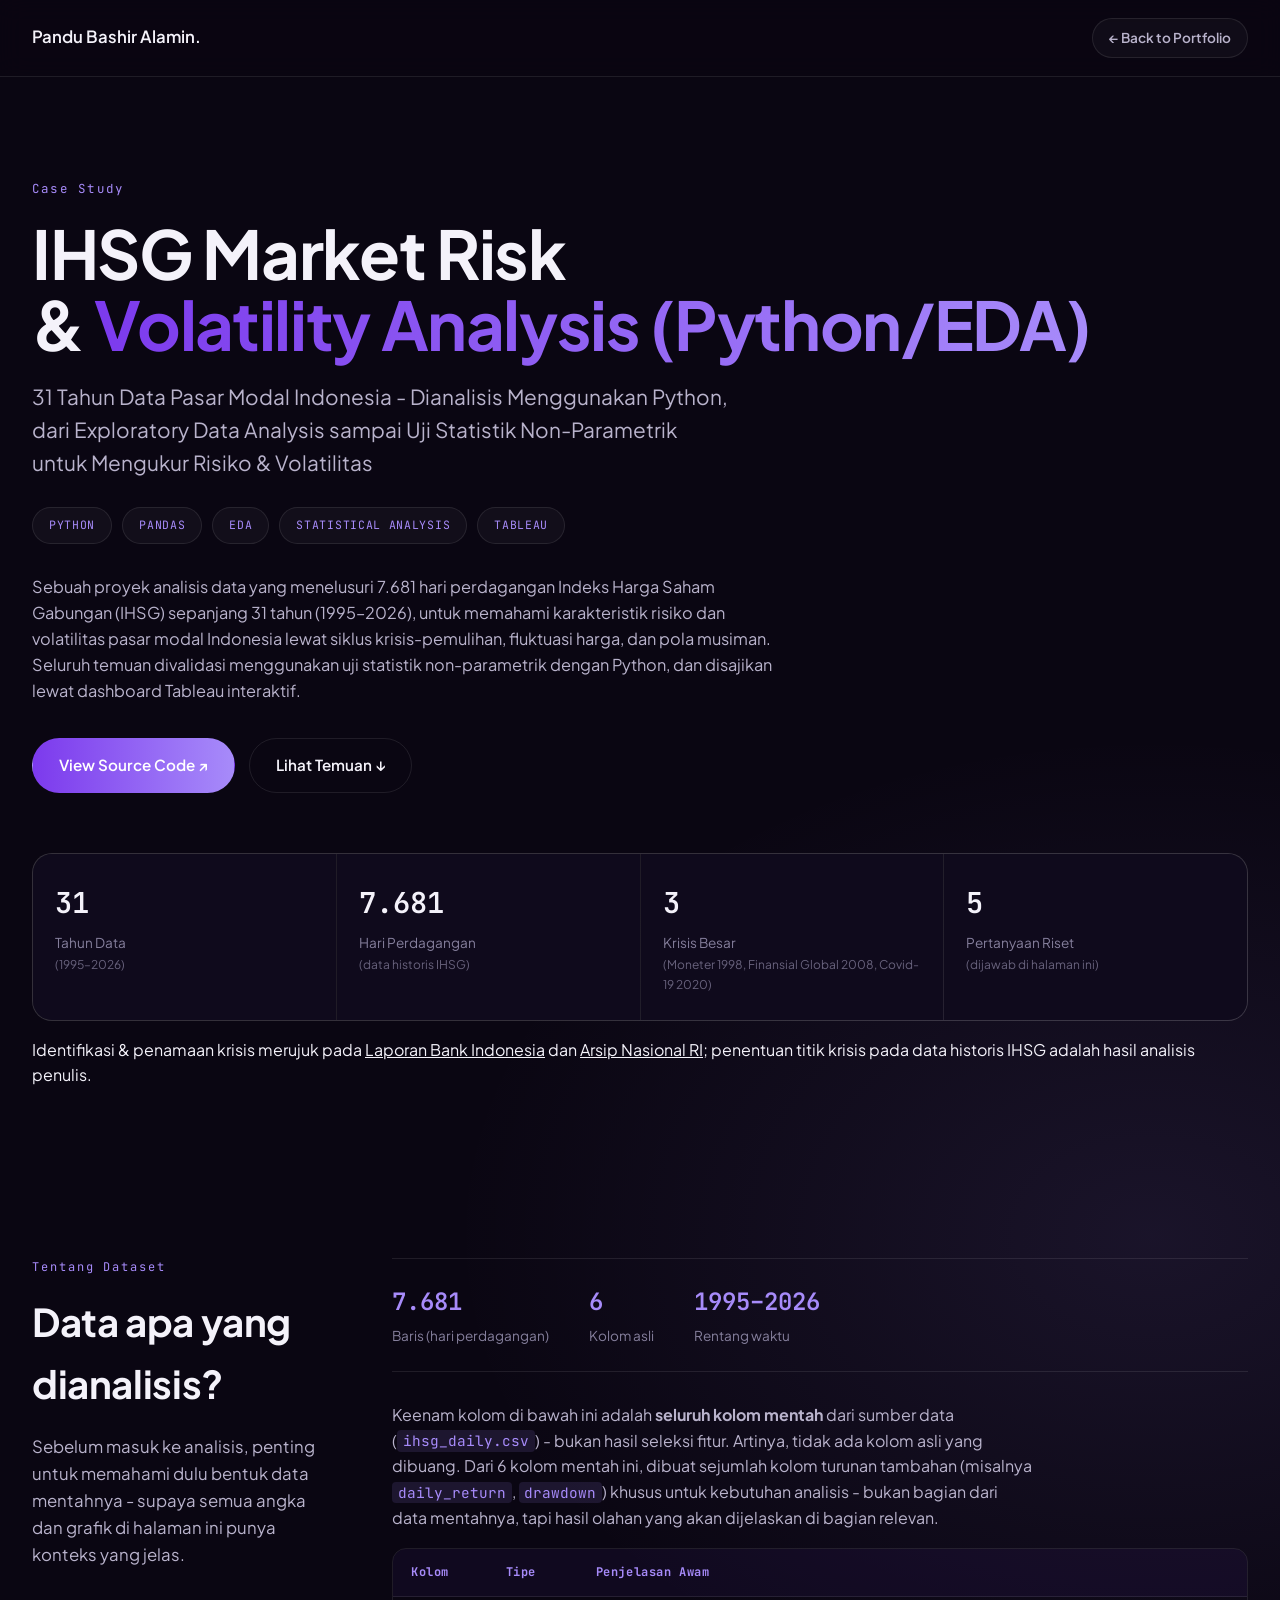
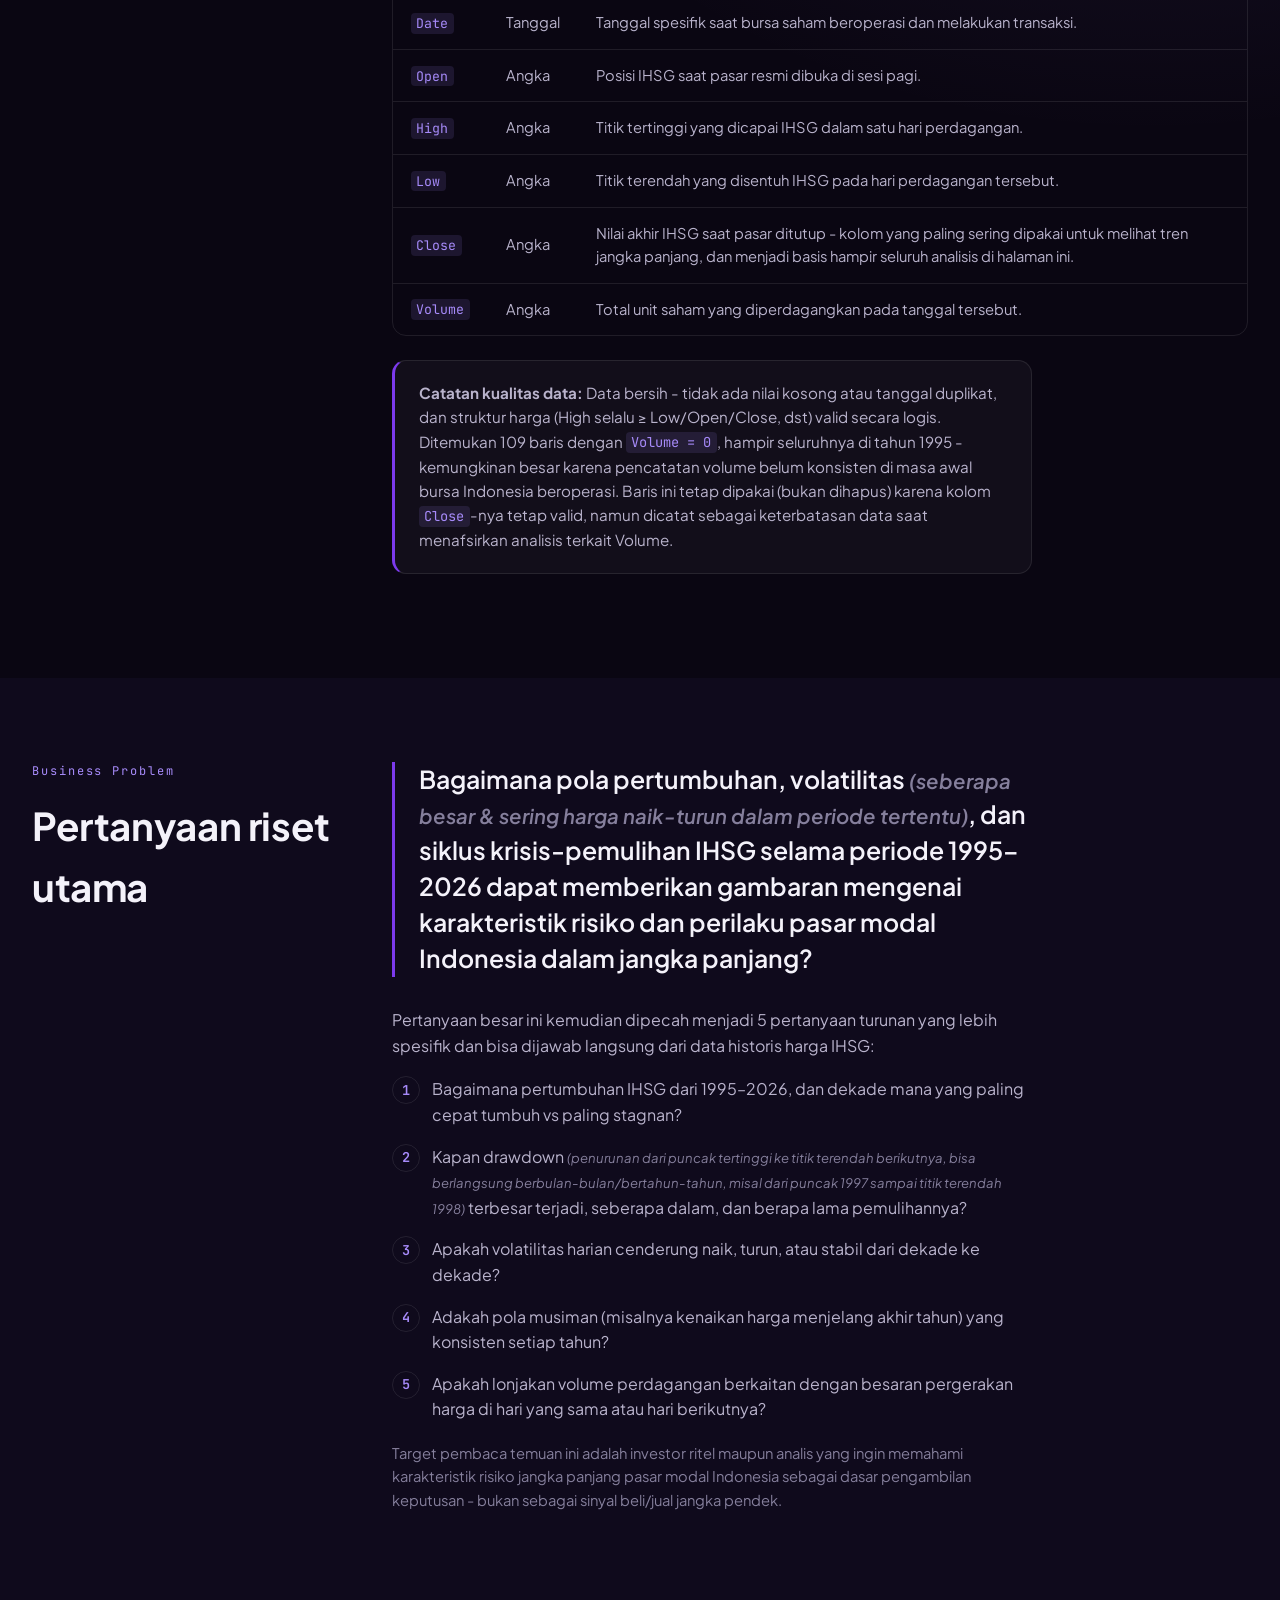
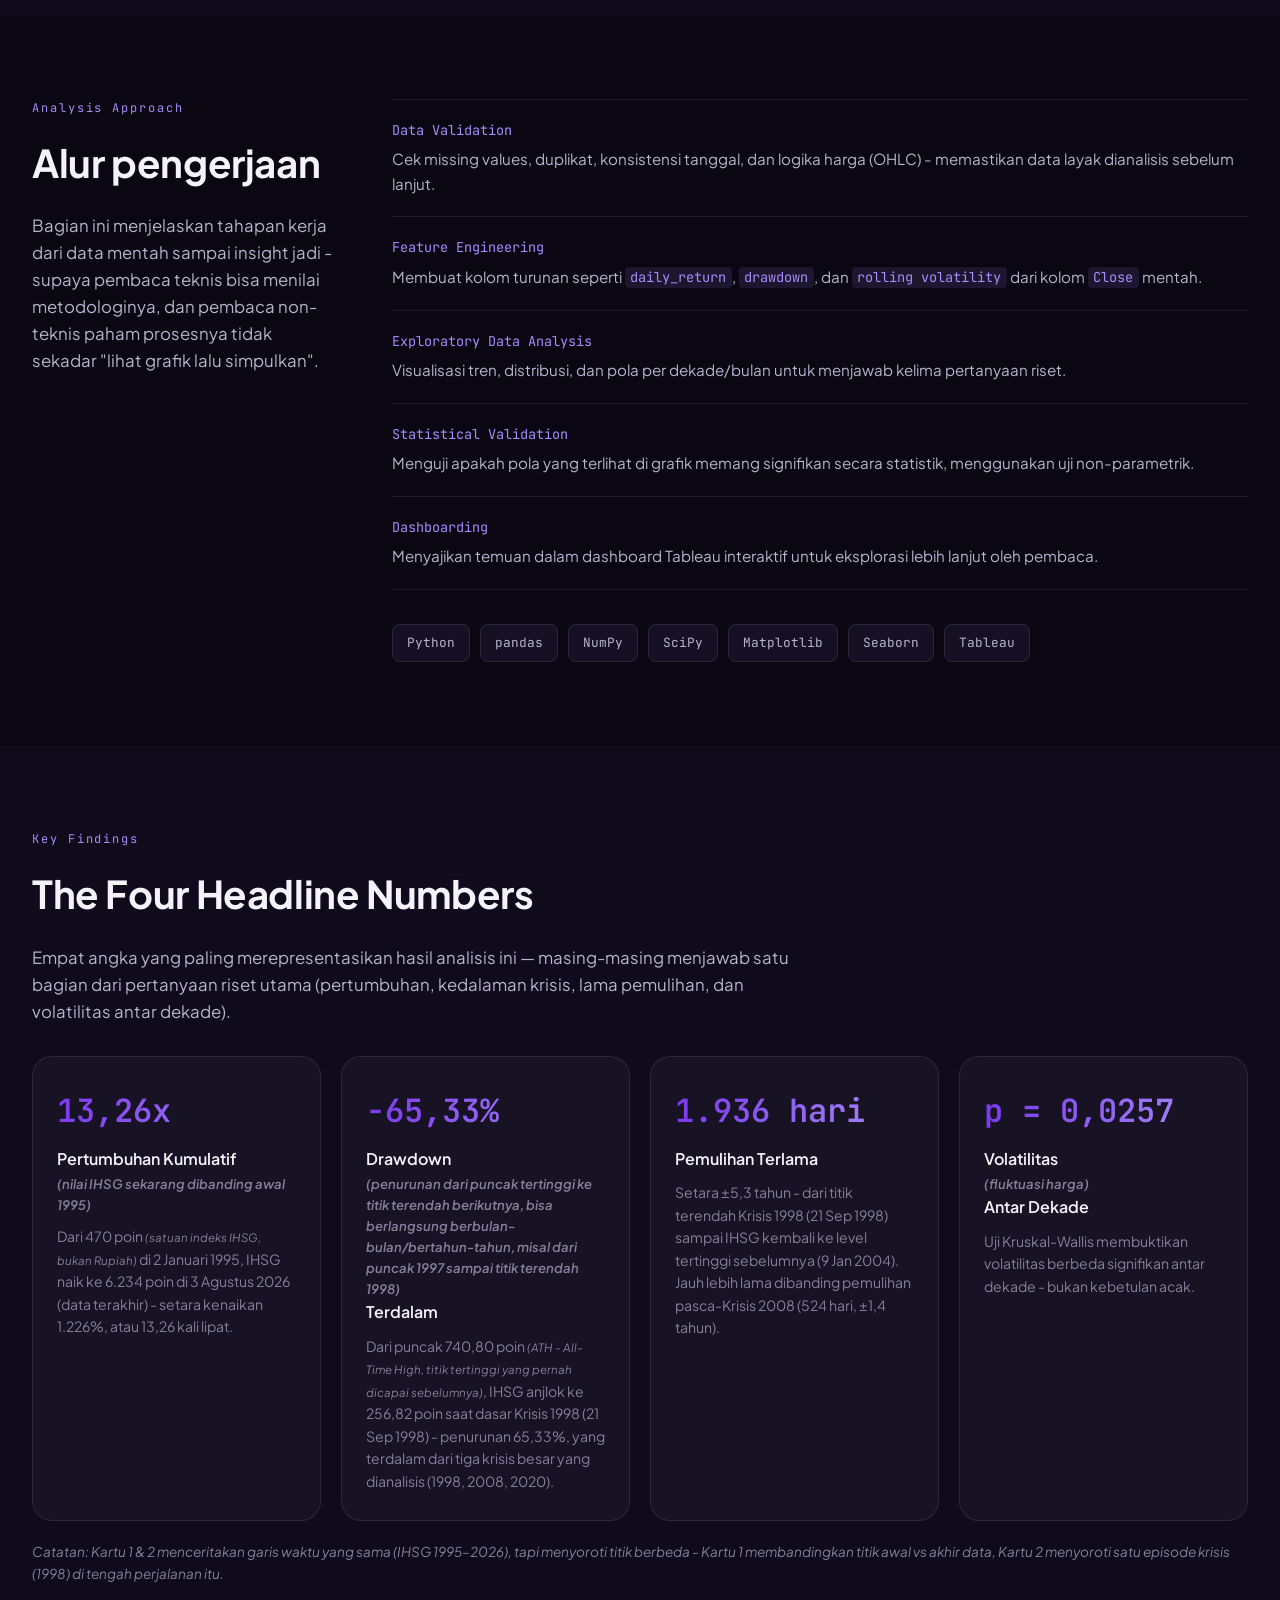
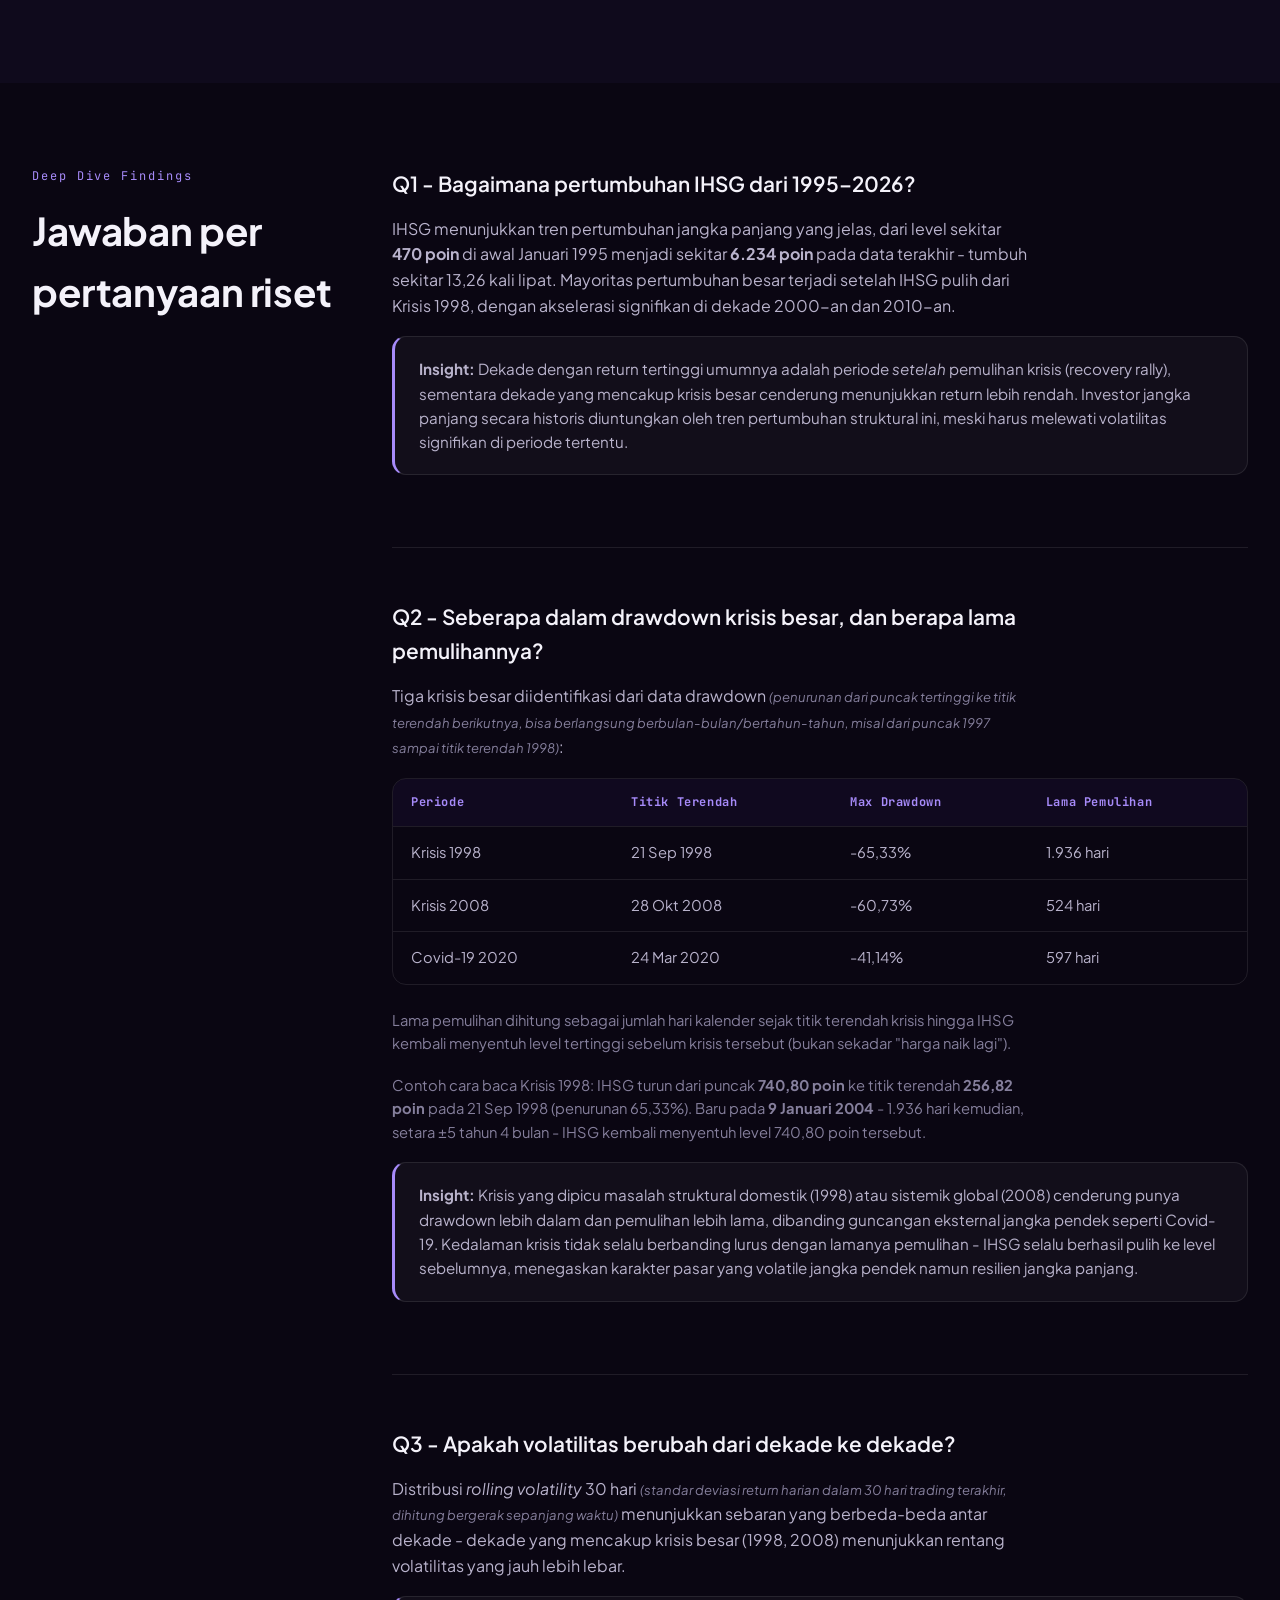
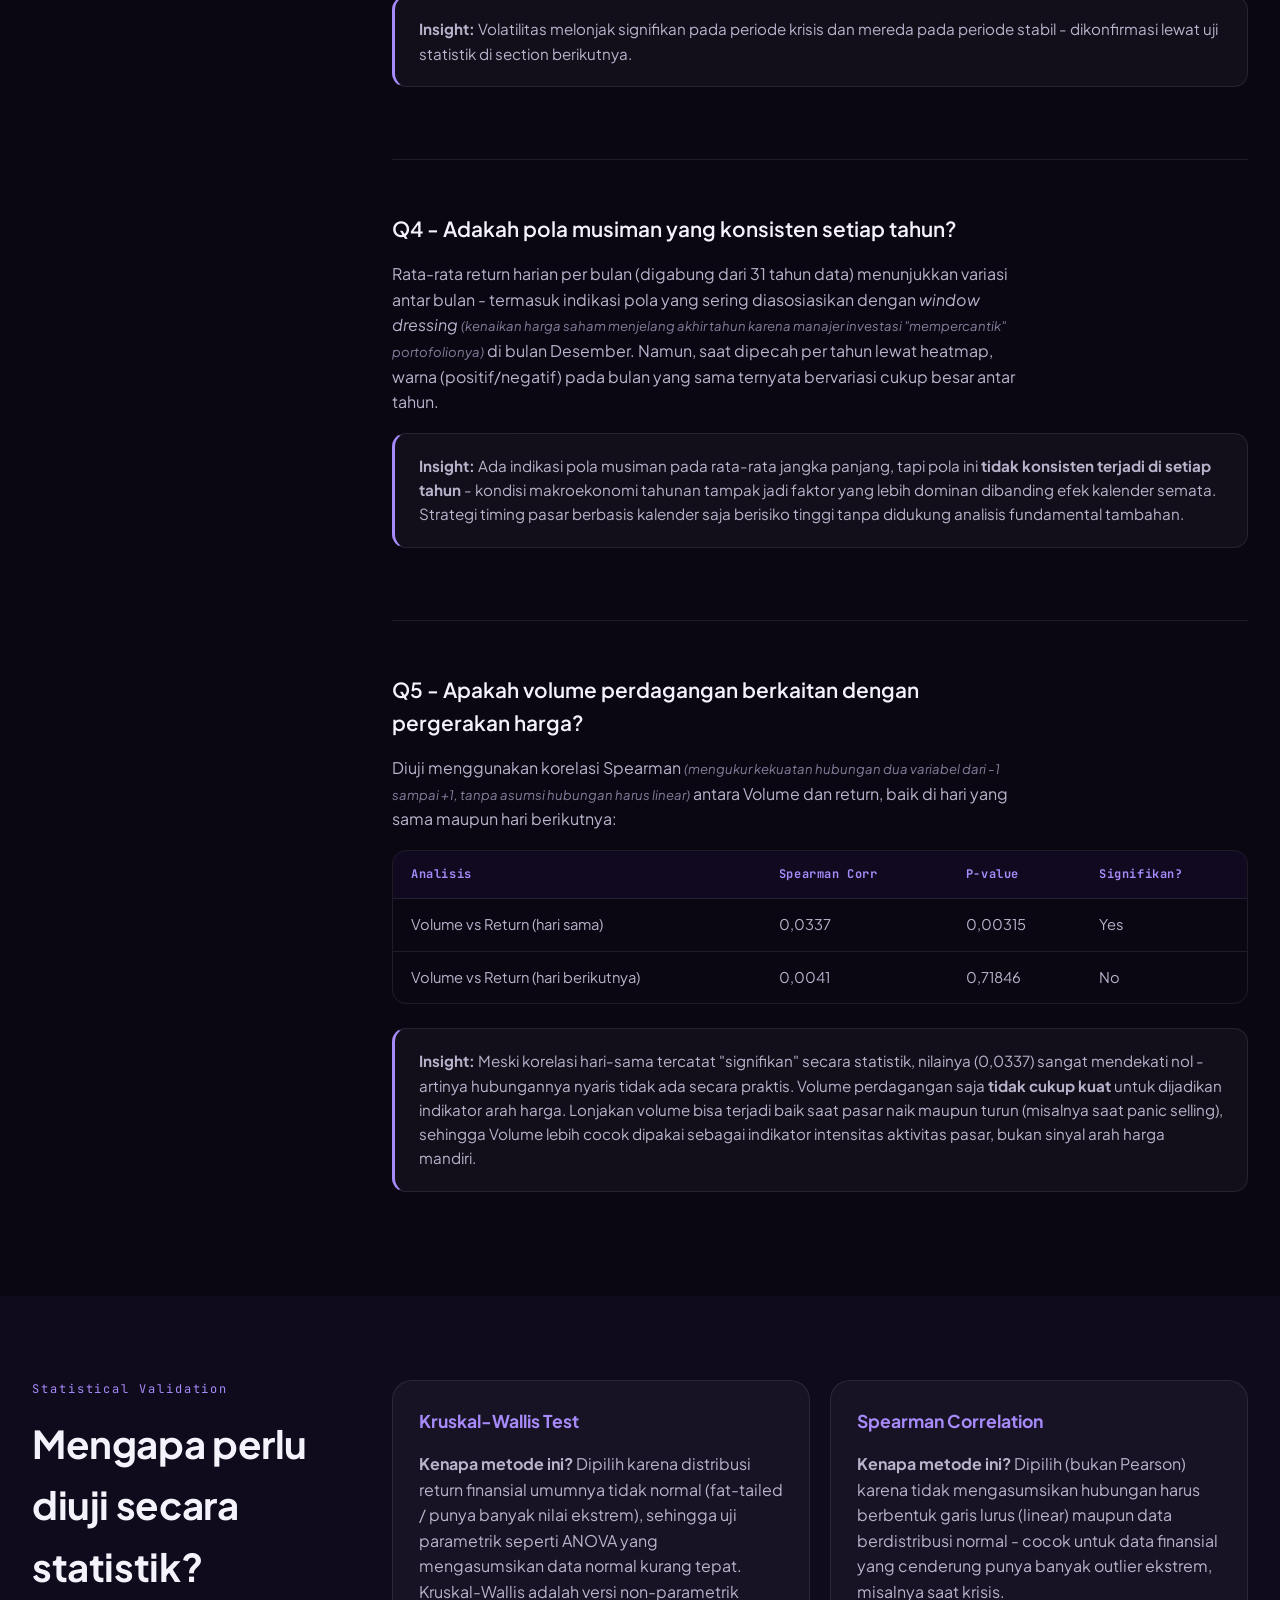
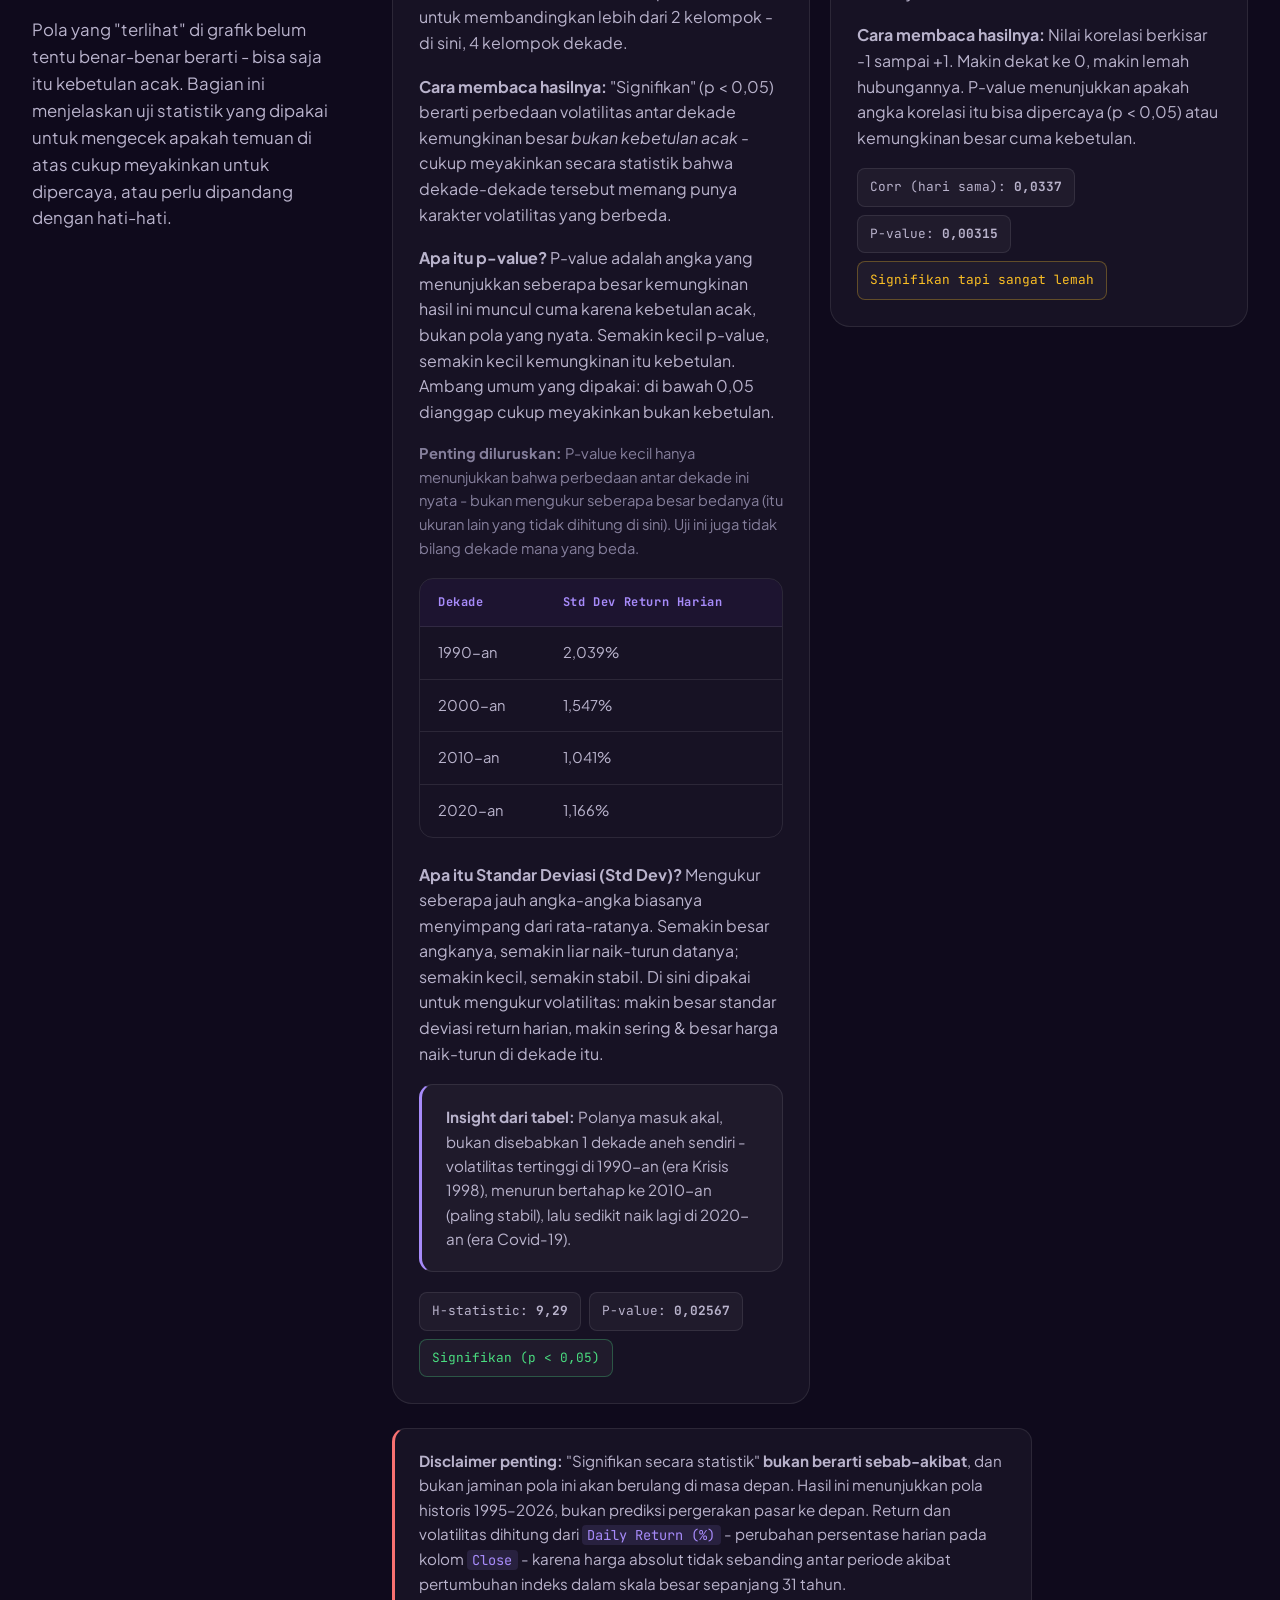
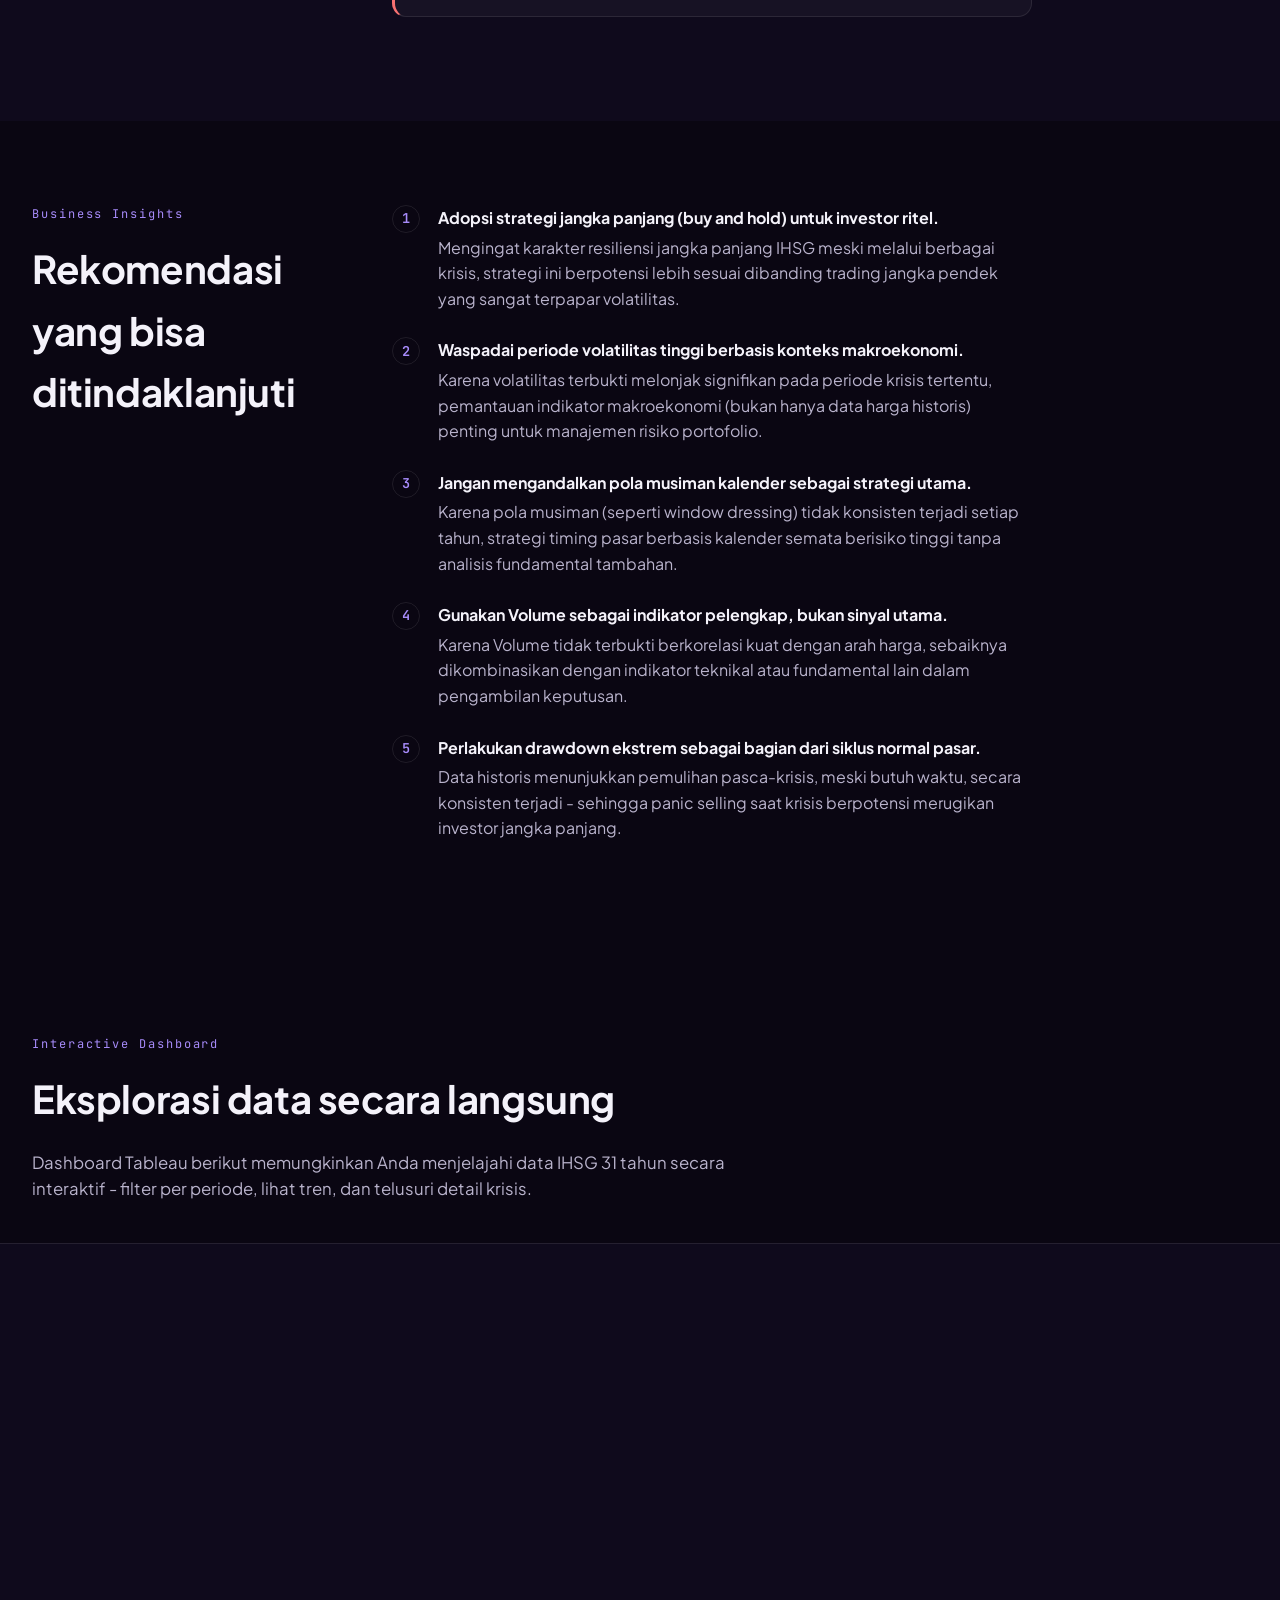
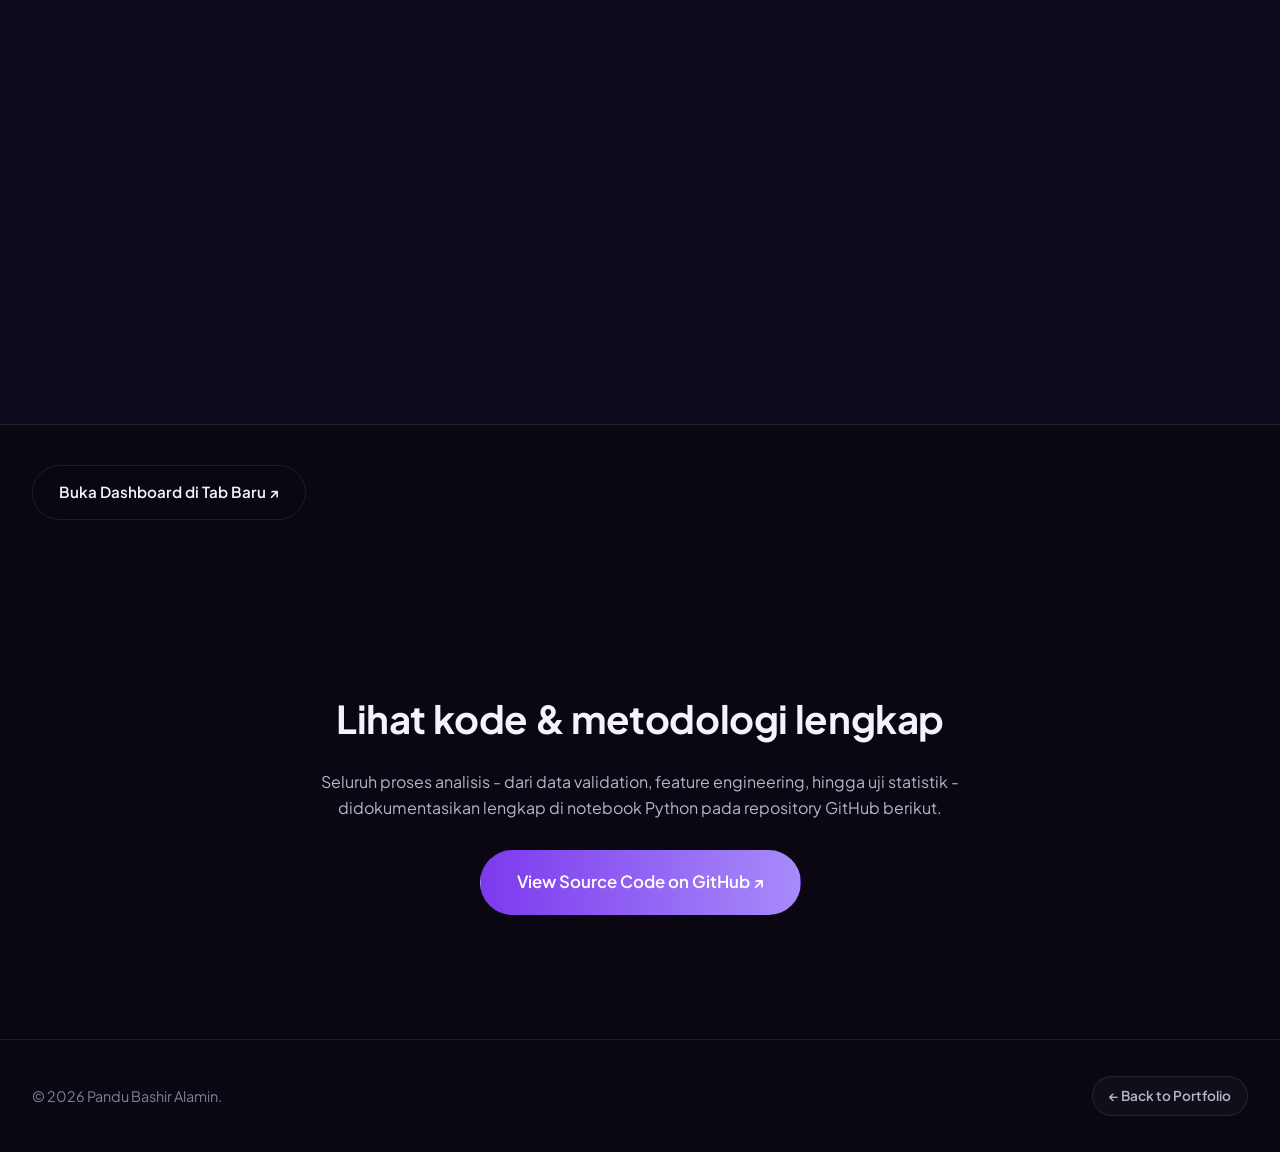
==== index.html @ ac8ce030 "update html" ====
<!DOCTYPE html>
<html lang="id">
<head>
<meta charset="UTF-8">
<meta name="viewport" content="width=device-width, initial-scale=1.0">
<title>IHSG Market Risk & Volatility Analysis (Python/EDA) - Case Study | Pandu Bashir Alamin</title>
<meta name="description" content="Analisis risiko & volatilitas 31 tahun data historis IHSG (1995–2026) menggunakan Python: EDA, drawdown, siklus krisis-pemulihan, dan uji statistik non-parametrik.">
<link rel="preconnect" href="https://fonts.googleapis.com">
<link rel="preconnect" href="https://fonts.gstatic.com" crossorigin>
<link href="https://fonts.googleapis.com/css2?family=Plus+Jakarta+Sans:wght@400;500;600;700;800&amp;family=JetBrains+Mono:wght@400;500;600&amp;display=swap" rel="stylesheet">
<link rel="stylesheet" href="style.css">
</head>
<body>

<header class="site-header">
 <div class="site-header__inner">
 <span class="site-header__name">Pandu Bashir Alamin.</span>
 <a href="https://www.pandubashir.my.id/" class="btn btn--ghost btn--small">← Back to Portfolio</a>
 </div>
</header>

<main>

 <!-- ============ HERO ============ -->
 <section class="hero">
 <div class="container">
 <p class="eyebrow">Case Study</p>
 <h1 class="hero__title">
 IHSG Market Risk<br>&amp; <span class="text-gradient">Volatility Analysis (Python/EDA)</span>
 </h1>
 <p class="hero__subtitle">31 Tahun Data Pasar Modal Indonesia - Dianalisis Menggunakan Python, dari Exploratory Data Analysis sampai Uji Statistik Non-Parametrik untuk Mengukur Risiko &amp; Volatilitas</p>

 <div class="tag-list">
 <span class="tag">PYTHON</span>
 <span class="tag">PANDAS</span>
 <span class="tag">EDA</span>
 <span class="tag">STATISTICAL ANALYSIS</span>
 <span class="tag">TABLEAU</span>
 </div>

 <p class="hero__desc">
 Sebuah proyek analisis data yang menelusuri 7.681 hari perdagangan Indeks Harga Saham Gabungan (IHSG) sepanjang 31 tahun (1995–2026), untuk memahami karakteristik risiko dan volatilitas pasar modal Indonesia lewat siklus krisis-pemulihan, fluktuasi harga, dan pola musiman. Seluruh temuan divalidasi menggunakan uji statistik non-parametrik dengan Python, dan disajikan lewat dashboard Tableau interaktif.
 </p>

 <div class="hero__actions">
 <a href="https://github.com/pandubashir/IHSG-historical-market-analysis" target="_blank" rel="noopener" class="btn btn--primary">View Source Code ↗</a>
 <a href="#dashboard" class="btn btn--outline">Lihat Temuan ↓</a>
 </div>

 <div class="hero__stats">
 <div class="hero__stat">
 <span class="stat-num">31</span>
 <span class="stat-label">Tahun Data <span class="stat-sub">(1995–2026)</span></span>
 </div>
 <div class="hero__stat">
 <span class="stat-num">7.681</span>
 <span class="stat-label">Hari Perdagangan <span class="stat-sub">(data historis IHSG)</span></span>
 </div>
 <div class="hero__stat">
 <span class="stat-num">3</span>
 <span class="stat-label">Krisis Besar <span class="stat-sub">(Moneter 1998, Finansial Global 2008, Covid-19 2020)</span></span>
 </div>
 <div class="hero__stat">
 <span class="stat-num">5</span>
 <span class="stat-label">Pertanyaan Riset <span class="stat-sub">(dijawab di halaman ini)</span></span>
 </div>
 </div>
 <p class="hero__source">Identifikasi &amp; penamaan krisis merujuk pada <a href="https://www.bi.go.id/id/publikasi/laporan/Pages/lpi_2008.aspx" target="_blank" rel="noopener">Laporan Bank Indonesia</a> dan <a href="https://www.anri.go.id/publikasi/berita/menilik-krisis-moneter-1998-kebijakan-soeharto-habibie-dan-pelajaran-berharga-untuk-masa-depan" target="_blank" rel="noopener">Arsip Nasional RI</a>; penentuan titik krisis pada data historis IHSG adalah hasil analisis penulis.</p>
 </div>
 </section>

 <!-- ============ TENTANG DATASET ============ -->
 <section class="section">
 <div class="container">
 <div class="split">
 <div class="split__label">
 <p class="section-eyebrow">Tentang Dataset</p>
 <h2 class="section-title">Data apa yang dianalisis?</h2>
 <p class="section-lead">
 Sebelum masuk ke analisis, penting untuk memahami dulu bentuk data mentahnya - supaya semua angka dan grafik di halaman ini punya konteks yang jelas.
 </p>
 </div>
 <div class="split__content">
 <div class="dataset-meta">
 <div class="dataset-meta__item">
 <span class="dataset-meta__num">7.681</span>
 <span class="dataset-meta__label">Baris (hari perdagangan)</span>
 </div>
 <div class="dataset-meta__item">
 <span class="dataset-meta__num">6</span>
 <span class="dataset-meta__label">Kolom asli</span>
 </div>
 <div class="dataset-meta__item">
 <span class="dataset-meta__num">1995–2026</span>
 <span class="dataset-meta__label">Rentang waktu</span>
 </div>
 </div>

 <p class="body-text">
 Keenam kolom di bawah ini adalah <strong>seluruh kolom mentah</strong> dari sumber data (<code>ihsg_daily.csv</code>) - bukan hasil seleksi fitur. Artinya, tidak ada kolom asli yang dibuang. Dari 6 kolom mentah ini, dibuat sejumlah kolom turunan tambahan (misalnya <code>daily_return</code>, <code>drawdown</code>) khusus untuk kebutuhan analisis - bukan bagian dari data mentahnya, tapi hasil olahan yang akan dijelaskan di bagian relevan.
 </p>

 <div class="table-wrap">
 <table class="data-table">
 <thead>
 <tr><th>Kolom</th><th>Tipe</th><th>Penjelasan Awam</th></tr>
 </thead>
 <tbody>
 <tr><td><code>Date</code></td><td>Tanggal</td><td>Tanggal spesifik saat bursa saham beroperasi dan melakukan transaksi.</td></tr>
 <tr><td><code>Open</code></td><td>Angka</td><td>Posisi IHSG saat pasar resmi dibuka di sesi pagi.</td></tr>
 <tr><td><code>High</code></td><td>Angka</td><td>Titik tertinggi yang dicapai IHSG dalam satu hari perdagangan.</td></tr>
 <tr><td><code>Low</code></td><td>Angka</td><td>Titik terendah yang disentuh IHSG pada hari perdagangan tersebut.</td></tr>
 <tr><td><code>Close</code></td><td>Angka</td><td>Nilai akhir IHSG saat pasar ditutup - kolom yang paling sering dipakai untuk melihat tren jangka panjang, dan menjadi basis hampir seluruh analisis di halaman ini.</td></tr>
 <tr><td><code>Volume</code></td><td>Angka</td><td>Total unit saham yang diperdagangkan pada tanggal tersebut.</td></tr>
 </tbody>
 </table>
 </div>

 <div class="callout">
 <strong>Catatan kualitas data:</strong> Data bersih - tidak ada nilai kosong atau tanggal duplikat, dan struktur harga (High selalu ≥ Low/Open/Close, dst) valid secara logis. Ditemukan 109 baris dengan <code>Volume = 0</code>, hampir seluruhnya di tahun 1995 - kemungkinan besar karena pencatatan volume belum konsisten di masa awal bursa Indonesia beroperasi. Baris ini tetap dipakai (bukan dihapus) karena kolom <code>Close</code>-nya tetap valid, namun dicatat sebagai keterbatasan data saat menafsirkan analisis terkait Volume.
 </div>
 </div>
 </div>
 </div>
 </section>

 <!-- ============ BUSINESS PROBLEM ============ -->
 <section class="section section--alt">
 <div class="container">
 <div class="split">
 <div class="split__label">
 <p class="section-eyebrow">Business Problem</p>
 <h2 class="section-title">Pertanyaan riset utama</h2>
 </div>
 <div class="split__content">
 <blockquote class="pull-quote">
 Bagaimana pola pertumbuhan, volatilitas <span class="term">(seberapa besar &amp; sering harga naik-turun dalam periode tertentu)</span>, dan siklus krisis-pemulihan IHSG selama periode 1995–2026 dapat memberikan gambaran mengenai karakteristik risiko dan perilaku pasar modal Indonesia dalam jangka panjang?
 </blockquote>
 <p class="body-text">
 Pertanyaan besar ini kemudian dipecah menjadi 5 pertanyaan turunan yang lebih spesifik dan bisa dijawab langsung dari data historis harga IHSG:
 </p>
 <ol class="numbered-list">
 <li>Bagaimana pertumbuhan IHSG dari 1995–2026, dan dekade mana yang paling cepat tumbuh vs paling stagnan?</li>
 <li>Kapan drawdown <span class="term">(penurunan dari puncak tertinggi ke titik terendah berikutnya, bisa berlangsung berbulan-bulan/bertahun-tahun, misal dari puncak 1997 sampai titik terendah 1998)</span> terbesar terjadi, seberapa dalam, dan berapa lama pemulihannya?</li>
 <li>Apakah volatilitas harian cenderung naik, turun, atau stabil dari dekade ke dekade?</li>
 <li>Adakah pola musiman (misalnya kenaikan harga menjelang akhir tahun) yang konsisten setiap tahun?</li>
 <li>Apakah lonjakan volume perdagangan berkaitan dengan besaran pergerakan harga di hari yang sama atau hari berikutnya?</li>
 </ol>
 <p class="body-text muted">
 Target pembaca temuan ini adalah investor ritel maupun analis yang ingin memahami karakteristik risiko jangka panjang pasar modal Indonesia sebagai dasar pengambilan keputusan - bukan sebagai sinyal beli/jual jangka pendek.
 </p>
 </div>
 </div>
 </div>
 </section>

 <!-- ============ ANALYSIS APPROACH ============ -->
 <section class="section">
 <div class="container">
 <div class="split">
 <div class="split__label">
 <p class="section-eyebrow">Analysis Approach</p>
 <h2 class="section-title">Alur pengerjaan</h2>
 <p class="section-lead">Bagian ini menjelaskan tahapan kerja dari data mentah sampai insight jadi - supaya pembaca teknis bisa menilai metodologinya, dan pembaca non-teknis paham prosesnya tidak sekadar "lihat grafik lalu simpulkan".</p>
 </div>
 <div class="split__content">
 <div class="flow">
 <div class="flow__step">
 <span class="flow__num">Data Validation</span>
 <p>Cek missing values, duplikat, konsistensi tanggal, dan logika harga (OHLC) - memastikan data layak dianalisis sebelum lanjut.</p>
 </div>
 <div class="flow__step">
 <span class="flow__num">Feature Engineering</span>
 <p>Membuat kolom turunan seperti <code>daily_return</code>, <code>drawdown</code>, dan <code>rolling volatility</code> dari kolom <code>Close</code> mentah.</p>
 </div>
 <div class="flow__step">
 <span class="flow__num">Exploratory Data Analysis</span>
 <p>Visualisasi tren, distribusi, dan pola per dekade/bulan untuk menjawab kelima pertanyaan riset.</p>
 </div>
 <div class="flow__step">
 <span class="flow__num">Statistical Validation</span>
 <p>Menguji apakah pola yang terlihat di grafik memang signifikan secara statistik, menggunakan uji non-parametrik.</p>
 </div>
 <div class="flow__step">
 <span class="flow__num">Dashboarding</span>
 <p>Menyajikan temuan dalam dashboard Tableau interaktif untuk eksplorasi lebih lanjut oleh pembaca.</p>
 </div>
 </div>

 <div class="tools-row">
 <span class="tool-chip">Python</span>
 <span class="tool-chip">pandas</span>
 <span class="tool-chip">NumPy</span>
 <span class="tool-chip">SciPy</span>
 <span class="tool-chip">Matplotlib</span>
 <span class="tool-chip">Seaborn</span>
 <span class="tool-chip">Tableau</span>
 </div>
 </div>
 </div>
 </div>
 </section>

 <!-- ============ KEY FINDINGS ============ -->
 <section class="section section--alt">
 <div class="container">
 <p class="section-eyebrow">Key Findings</p>
 <h2 class="section-title">The Four Headline Numbers</h2>
 <p class="section-lead">Empat angka yang paling merepresentasikan hasil analisis ini — masing-masing menjawab satu bagian dari pertanyaan riset utama (pertumbuhan, kedalaman krisis, lama pemulihan, dan volatilitas antar dekade).</p>

 <div class="bento">
 <div class="bento__card">
 <span class="bento__value">13,26x</span>
 <span class="bento__label">Pertumbuhan Kumulatif <span class="term">(nilai IHSG sekarang dibanding awal 1995)</span></span>
 <p class="bento__desc">Dari 470 poin <span class="term">(satuan indeks IHSG, bukan Rupiah)</span> di 2 Januari 1995, IHSG naik ke 6.234 poin di 3 Agustus 2026 (data terakhir) - setara kenaikan 1.226%, atau 13,26 kali lipat.</p>
 </div>
 <div class="bento__card">
 <span class="bento__value">-65,33%</span>
 <span class="bento__label">Drawdown <span class="term">(penurunan dari puncak tertinggi ke titik terendah berikutnya, bisa berlangsung berbulan-bulan/bertahun-tahun, misal dari puncak 1997 sampai titik terendah 1998)</span> Terdalam</span>
 <p class="bento__desc">Dari puncak 740,80 poin <span class="term">(ATH - All-Time High, titik tertinggi yang pernah dicapai sebelumnya)</span>, IHSG anjlok ke 256,82 poin saat dasar Krisis 1998 (21 Sep 1998) - penurunan 65,33%, yang terdalam dari tiga krisis besar yang dianalisis (1998, 2008, 2020).</p>
 </div>
 <div class="bento__card">
 <span class="bento__value">1.936 hari</span>
 <span class="bento__label">Pemulihan Terlama</span>
 <p class="bento__desc">Setara ±5,3 tahun - dari titik terendah Krisis 1998 (21 Sep 1998) sampai IHSG kembali ke level tertinggi sebelumnya (9 Jan 2004). Jauh lebih lama dibanding pemulihan pasca-Krisis 2008 (524 hari, ±1,4 tahun).</p>
 </div>
 <div class="bento__card">
 <span class="bento__value">p = 0,0257</span>
 <span class="bento__label">Volatilitas <span class="term">(fluktuasi harga)</span> Antar Dekade</span>
 <p class="bento__desc">Uji Kruskal-Wallis membuktikan volatilitas berbeda signifikan antar dekade - bukan kebetulan acak.</p>
 </div>
 </div>

 <p class="bento-note">Catatan: Kartu 1 &amp; 2 menceritakan garis waktu yang sama (IHSG 1995–2026), tapi menyoroti titik berbeda - Kartu 1 membandingkan titik awal vs akhir data, Kartu 2 menyoroti satu episode krisis (1998) di tengah perjalanan itu.</p>
 </div>
 </section>

 <!-- ============ DEEP DIVE ============ -->
 <section class="section">
 <div class="container">
 <div class="split">
 <div class="split__label">
 <p class="section-eyebrow">Deep Dive Findings</p>
 <h2 class="section-title">Jawaban per pertanyaan riset</h2>
 </div>
 <div class="split__content">

 <!-- Q1 -->
 <article class="finding">
 <h3 class="finding__q">Q1 - Bagaimana pertumbuhan IHSG dari 1995–2026?</h3>
 <p class="body-text">IHSG menunjukkan tren pertumbuhan jangka panjang yang jelas, dari level sekitar <strong>470 poin</strong> di awal Januari 1995 menjadi sekitar <strong>6.234 poin</strong> pada data terakhir - tumbuh sekitar 13,26 kali lipat. Mayoritas pertumbuhan besar terjadi setelah IHSG pulih dari Krisis 1998, dengan akselerasi signifikan di dekade 2000-an dan 2010-an.</p>
 <div class="callout callout--insight">
 <strong>Insight:</strong> Dekade dengan return tertinggi umumnya adalah periode <em>setelah</em> pemulihan krisis (recovery rally), sementara dekade yang mencakup krisis besar cenderung menunjukkan return lebih rendah. Investor jangka panjang secara historis diuntungkan oleh tren pertumbuhan struktural ini, meski harus melewati volatilitas signifikan di periode tertentu.
 </div>
 </article>

 <!-- Q2 -->
 <article class="finding">
 <h3 class="finding__q">Q2 - Seberapa dalam drawdown krisis besar, dan berapa lama pemulihannya?</h3>
 <p class="body-text">Tiga krisis besar diidentifikasi dari data drawdown <span class="term">(penurunan dari puncak tertinggi ke titik terendah berikutnya, bisa berlangsung berbulan-bulan/bertahun-tahun, misal dari puncak 1997 sampai titik terendah 1998)</span>:</p>

 <div class="table-wrap">
 <table class="data-table">
 <thead>
 <tr><th>Periode</th><th>Titik Terendah</th><th>Max Drawdown</th><th>Lama Pemulihan</th></tr>
 </thead>
 <tbody>
 <tr><td>Krisis 1998</td><td>21 Sep 1998</td><td>-65,33%</td><td>1.936 hari</td></tr>
 <tr><td>Krisis 2008</td><td>28 Okt 2008</td><td>-60,73%</td><td>524 hari</td></tr>
 <tr><td>Covid-19 2020</td><td>24 Mar 2020</td><td>-41,14%</td><td>597 hari</td></tr>
 </tbody>
 </table>
 </div>
 <p class="body-text muted">Lama pemulihan dihitung sebagai jumlah hari kalender sejak titik terendah krisis hingga IHSG kembali menyentuh level tertinggi sebelum krisis tersebut (bukan sekadar "harga naik lagi").</p>
 <p class="body-text muted">Contoh cara baca Krisis 1998: IHSG turun dari puncak <strong>740,80 poin</strong> ke titik terendah <strong>256,82 poin</strong> pada 21 Sep 1998 (penurunan 65,33%). Baru pada <strong>9 Januari 2004</strong> - 1.936 hari kemudian, setara ±5 tahun 4 bulan - IHSG kembali menyentuh level 740,80 poin tersebut.</p>
 <div class="callout callout--insight">
 <strong>Insight:</strong> Krisis yang dipicu masalah struktural domestik (1998) atau sistemik global (2008) cenderung punya drawdown lebih dalam dan pemulihan lebih lama, dibanding guncangan eksternal jangka pendek seperti Covid-19. Kedalaman krisis tidak selalu berbanding lurus dengan lamanya pemulihan - IHSG selalu berhasil pulih ke level sebelumnya, menegaskan karakter pasar yang volatile jangka pendek namun resilien jangka panjang.
 </div>
 </article>

 <!-- Q3 -->
 <article class="finding">
 <h3 class="finding__q">Q3 - Apakah volatilitas berubah dari dekade ke dekade?</h3>
 <p class="body-text">Distribusi <em>rolling volatility</em> 30 hari <span class="term">(standar deviasi return harian dalam 30 hari trading terakhir, dihitung bergerak sepanjang waktu)</span> menunjukkan sebaran yang berbeda-beda antar dekade - dekade yang mencakup krisis besar (1998, 2008) menunjukkan rentang volatilitas yang jauh lebih lebar.</p>
 <div class="callout callout--insight">
 <strong>Insight:</strong> Volatilitas melonjak signifikan pada periode krisis dan mereda pada periode stabil - dikonfirmasi lewat uji statistik di section berikutnya.
 </div>
 </article>

 <!-- Q4 -->
 <article class="finding">
 <h3 class="finding__q">Q4 - Adakah pola musiman yang konsisten setiap tahun?</h3>
 <p class="body-text">Rata-rata return harian per bulan (digabung dari 31 tahun data) menunjukkan variasi antar bulan - termasuk indikasi pola yang sering diasosiasikan dengan <em>window dressing</em> <span class="term">(kenaikan harga saham menjelang akhir tahun karena manajer investasi "mempercantik" portofolionya)</span> di bulan Desember. Namun, saat dipecah per tahun lewat heatmap, warna (positif/negatif) pada bulan yang sama ternyata bervariasi cukup besar antar tahun.</p>
 <div class="callout callout--insight">
 <strong>Insight:</strong> Ada indikasi pola musiman pada rata-rata jangka panjang, tapi pola ini <strong>tidak konsisten terjadi di setiap tahun</strong> - kondisi makroekonomi tahunan tampak jadi faktor yang lebih dominan dibanding efek kalender semata. Strategi timing pasar berbasis kalender saja berisiko tinggi tanpa didukung analisis fundamental tambahan.
 </div>
 </article>

 <!-- Q5 -->
 <article class="finding">
 <h3 class="finding__q">Q5 - Apakah volume perdagangan berkaitan dengan pergerakan harga?</h3>
 <p class="body-text">Diuji menggunakan korelasi Spearman <span class="term">(mengukur kekuatan hubungan dua variabel dari -1 sampai +1, tanpa asumsi hubungan harus linear)</span> antara Volume dan return, baik di hari yang sama maupun hari berikutnya:</p>

 <div class="table-wrap">
 <table class="data-table">
 <thead>
 <tr><th>Analisis</th><th>Spearman Corr</th><th>P-value</th><th>Signifikan?</th></tr>
 </thead>
 <tbody>
 <tr><td>Volume vs Return (hari sama)</td><td>0,0337</td><td>0,00315</td><td>Yes</td></tr>
 <tr><td>Volume vs Return (hari berikutnya)</td><td>0,0041</td><td>0,71846</td><td>No</td></tr>
 </tbody>
 </table>
 </div>
 <div class="callout callout--insight">
 <strong>Insight:</strong> Meski korelasi hari-sama tercatat "signifikan" secara statistik, nilainya (0,0337) sangat mendekati nol - artinya hubungannya nyaris tidak ada secara praktis. Volume perdagangan saja <strong>tidak cukup kuat</strong> untuk dijadikan indikator arah harga. Lonjakan volume bisa terjadi baik saat pasar naik maupun turun (misalnya saat panic selling), sehingga Volume lebih cocok dipakai sebagai indikator intensitas aktivitas pasar, bukan sinyal arah harga mandiri.
 </div>
 </article>
 </div>
 </div>
 </div>
 </section>

 <!-- ============ STATISTICAL VALIDATION ============ -->
 <section class="section section--alt">
 <div class="container">
 <div class="split">
 <div class="split__label">
 <p class="section-eyebrow">Statistical Validation</p>
 <h2 class="section-title">Mengapa perlu diuji secara statistik?</h2>
 <p class="section-lead">
 Pola yang "terlihat" di grafik belum tentu benar-benar berarti - bisa saja itu kebetulan acak. Bagian ini menjelaskan uji statistik yang dipakai untuk mengecek apakah temuan di atas cukup meyakinkan untuk dipercaya, atau perlu dipandang dengan hati-hati.
 </p>
 </div>
 <div class="split__content">
 <div class="method-grid">
 <div class="method-card">
 <h3>Kruskal-Wallis Test</h3>
 <p class="body-text"><strong>Kenapa metode ini?</strong> Dipilih karena distribusi return finansial umumnya tidak normal (fat-tailed / punya banyak nilai ekstrem), sehingga uji parametrik seperti ANOVA yang mengasumsikan data normal kurang tepat. Kruskal-Wallis adalah versi non-parametrik untuk membandingkan lebih dari 2 kelompok - di sini, 4 kelompok dekade.</p>
 <p class="body-text"><strong>Cara membaca hasilnya:</strong> "Signifikan" (p &lt; 0,05) berarti perbedaan volatilitas antar dekade kemungkinan besar <em>bukan kebetulan acak</em> - cukup meyakinkan secara statistik bahwa dekade-dekade tersebut memang punya karakter volatilitas yang berbeda.</p>
 <p class="body-text"><strong>Apa itu p-value?</strong> P-value adalah angka yang menunjukkan seberapa besar kemungkinan hasil ini muncul cuma karena kebetulan acak, bukan pola yang nyata. Semakin kecil p-value, semakin kecil kemungkinan itu kebetulan. Ambang umum yang dipakai: di bawah 0,05 dianggap cukup meyakinkan bukan kebetulan.</p>
 <p class="body-text muted"><strong>Penting diluruskan:</strong> P-value kecil hanya menunjukkan bahwa perbedaan antar dekade ini nyata - bukan mengukur seberapa besar bedanya (itu ukuran lain yang tidak dihitung di sini). Uji ini juga tidak bilang dekade mana yang beda.</p>
 <div class="table-wrap">
 <table class="data-table">
 <thead>
 <tr><th>Dekade</th><th>Std Dev Return Harian</th></tr>
 </thead>
 <tbody>
 <tr><td>1990-an</td><td>2,039%</td></tr>
 <tr><td>2000-an</td><td>1,547%</td></tr>
 <tr><td>2010-an</td><td>1,041%</td></tr>
 <tr><td>2020-an</td><td>1,166%</td></tr>
 </tbody>
 </table>
 </div>
 <p class="body-text"><strong>Apa itu Standar Deviasi (Std Dev)?</strong> Mengukur seberapa jauh angka-angka biasanya menyimpang dari rata-ratanya. Semakin besar angkanya, semakin liar naik-turun datanya; semakin kecil, semakin stabil. Di sini dipakai untuk mengukur volatilitas: makin besar standar deviasi return harian, makin sering &amp; besar harga naik-turun di dekade itu.</p>
 <div class="callout callout--insight">
 <strong>Insight dari tabel:</strong> Polanya masuk akal, bukan disebabkan 1 dekade aneh sendiri - volatilitas tertinggi di 1990-an (era Krisis 1998), menurun bertahap ke 2010-an (paling stabil), lalu sedikit naik lagi di 2020-an (era Covid-19).
 </div>
 <div class="stat-row">
 <span class="stat-chip">H-statistic: <strong>9,29</strong></span>
 <span class="stat-chip">P-value: <strong>0,02567</strong></span>
 <span class="stat-chip stat-chip--yes">Signifikan (p &lt; 0,05)</span>
 </div>
 </div>

 <div class="method-card">
 <h3>Spearman Correlation</h3>
 <p class="body-text"><strong>Kenapa metode ini?</strong> Dipilih (bukan Pearson) karena tidak mengasumsikan hubungan harus berbentuk garis lurus (linear) maupun data berdistribusi normal - cocok untuk data finansial yang cenderung punya banyak outlier ekstrem, misalnya saat krisis.</p>
 <p class="body-text"><strong>Cara membaca hasilnya:</strong> Nilai korelasi berkisar -1 sampai +1. Makin dekat ke 0, makin lemah hubungannya. P-value menunjukkan apakah angka korelasi itu bisa dipercaya (p &lt; 0,05) atau kemungkinan besar cuma kebetulan.</p>
 <div class="stat-row">
 <span class="stat-chip">Corr (hari sama): <strong>0,0337</strong></span>
 <span class="stat-chip">P-value: <strong>0,00315</strong></span>
 <span class="stat-chip stat-chip--weak">Signifikan tapi sangat lemah</span>
 </div>
 </div>
 </div>

 <div class="callout callout--warning">
 <strong>Disclaimer penting:</strong> "Signifikan secara statistik" <strong>bukan berarti sebab-akibat</strong>, dan bukan jaminan pola ini akan berulang di masa depan. Hasil ini menunjukkan pola historis 1995–2026, bukan prediksi pergerakan pasar ke depan. Return dan volatilitas dihitung dari <code>Daily Return (%)</code> - perubahan persentase harian pada kolom <code>Close</code> - karena harga absolut tidak sebanding antar periode akibat pertumbuhan indeks dalam skala besar sepanjang 31 tahun.
 </div>
 </div>
 </div>
 </div>
 </section>

 <!-- ============ BUSINESS INSIGHTS ============ -->
 <section class="section">
 <div class="container">
 <div class="split">
 <div class="split__label">
 <p class="section-eyebrow">Business Insights</p>
 <h2 class="section-title">Rekomendasi yang bisa ditindaklanjuti</h2>
 </div>
 <div class="split__content">
 <ol class="numbered-list numbered-list--big">
 <li>
 <strong>Adopsi strategi jangka panjang (buy and hold) untuk investor ritel.</strong>
 Mengingat karakter resiliensi jangka panjang IHSG meski melalui berbagai krisis, strategi ini berpotensi lebih sesuai dibanding trading jangka pendek yang sangat terpapar volatilitas.
 </li>
 <li>
 <strong>Waspadai periode volatilitas tinggi berbasis konteks makroekonomi.</strong>
 Karena volatilitas terbukti melonjak signifikan pada periode krisis tertentu, pemantauan indikator makroekonomi (bukan hanya data harga historis) penting untuk manajemen risiko portofolio.
 </li>
 <li>
 <strong>Jangan mengandalkan pola musiman kalender sebagai strategi utama.</strong>
 Karena pola musiman (seperti window dressing) tidak konsisten terjadi setiap tahun, strategi timing pasar berbasis kalender semata berisiko tinggi tanpa analisis fundamental tambahan.
 </li>
 <li>
 <strong>Gunakan Volume sebagai indikator pelengkap, bukan sinyal utama.</strong>
 Karena Volume tidak terbukti berkorelasi kuat dengan arah harga, sebaiknya dikombinasikan dengan indikator teknikal atau fundamental lain dalam pengambilan keputusan.
 </li>
 <li>
 <strong>Perlakukan drawdown ekstrem sebagai bagian dari siklus normal pasar.</strong>
 Data historis menunjukkan pemulihan pasca-krisis, meski butuh waktu, secara konsisten terjadi - sehingga panic selling saat krisis berpotensi merugikan investor jangka panjang.
 </li>
 </ol>
 </div>
 </div>
 </div>
 </section>

 <!-- ============ DASHBOARD ============ -->
 <section class="section section--dashboard" id="dashboard">
 <div class="container">
 <p class="section-eyebrow">Interactive Dashboard</p>
 <h2 class="section-title">Eksplorasi data secara langsung</h2>
 <p class="section-lead">Dashboard Tableau berikut memungkinkan Anda menjelajahi data IHSG 31 tahun secara interaktif - filter per periode, lihat tren, dan telusuri detail krisis.</p>
 </div>
 <div class="dashboard-embed">
 <iframe
 src="https://public.tableau.com/views/IHSG_Data_Management_Dashboard/IHSGMarketOverview?:showVizHome=no&amp;:embed=true"
 loading="lazy"
 allowfullscreen>
 </iframe>
 </div>
 <div class="container">
 <a href="https://public.tableau.com/app/profile/pandu.bashir/viz/IHSG_Data_Management_Dashboard/IHSGMarketOverview?publish=yes" target="_blank" rel="noopener" class="btn btn--outline">Buka Dashboard di Tab Baru ↗</a>
 </div>
 </section>

 <!-- ============ SOURCE CODE ============ -->
 <section class="section section--cta">
 <div class="container container--narrow center">
 <h2 class="section-title">Lihat kode &amp; metodologi lengkap</h2>
 <p class="body-text">Seluruh proses analisis - dari data validation, feature engineering, hingga uji statistik - didokumentasikan lengkap di notebook Python pada repository GitHub berikut.</p>
 <a href="https://github.com/pandubashir/IHSG-historical-market-analysis" target="_blank" rel="noopener" class="btn btn--primary btn--large">View Source Code on GitHub ↗</a>
 </div>
 </section>

</main>

<footer class="site-footer">
 <div class="container site-footer__inner">
 <span>© 2026 Pandu Bashir Alamin.</span>
 <a href="https://www.pandubashir.my.id/" class="btn btn--ghost btn--small">← Back to Portfolio</a>
 </div>
</footer>

</body>
</html>
---- style.css ----
/* ============ TOKENS ============ */
:root {
  --bg: #0a0612;
  --bg-alt: #0f0a1c;
  --surface: rgba(255,255,255,0.035);
  --surface-border: rgba(255,255,255,0.09);
  --violet-1: #7c3aed;
  --violet-2: #a78bfa;
  --text-primary: #f4f2fa;
  --text-secondary: #b9b3cc;
  --text-muted: #857f9c;
  --red: #f87171;
  --green: #4ade80;

  --font-display: 'Plus Jakarta Sans', sans-serif;
  --font-body: 'Plus Jakarta Sans', sans-serif;
  --font-mono: 'JetBrains Mono', monospace;

  --radius-lg: 20px;
  --radius-md: 14px;
  --radius-sm: 8px;

  --max-width: 1400px;
  --narrow-width: 760px;
}

* { box-sizing: border-box; }
html {
  scroll-behavior: smooth;
  overflow-x: hidden;
  max-width: 100%;
}

body {
  margin: 0;
  background: var(--bg);
  color: var(--text-primary);
  font-family: var(--font-body);
  line-height: 1.6;
  -webkit-font-smoothing: antialiased;
}

body {
  background-image:
    radial-gradient(ellipse 900px 500px at 15% -5%, rgba(124,58,237,0.18), transparent),
    radial-gradient(ellipse 700px 500px at 90% 10%, rgba(167,139,250,0.10), transparent);
  background-repeat: no-repeat;
}

a { color: inherit; }
code {
  font-family: var(--font-mono);
  font-size: 0.9em;
  background: rgba(167,139,250,0.12);
  color: var(--violet-2);
  padding: 0.1em 0.4em;
  border-radius: 4px;
}

:focus-visible {
  outline: 2px solid var(--violet-2);
  outline-offset: 3px;
}

.container {
  max-width: var(--max-width);
  margin: 0 auto;
  padding: 0 32px;
}
.container--narrow {
  max-width: var(--narrow-width);
}
.container.center { text-align: center; }

.text-gradient {
  background: linear-gradient(90deg, var(--violet-1), var(--violet-2));
  -webkit-background-clip: text;
  background-clip: text;
  color: transparent;
}

.term {
  font-size: 0.82em;
  color: var(--text-muted);
  font-style: italic;
}

/* ============ BUTTONS ============ */
.btn {
  display: inline-flex;
  align-items: center;
  gap: 8px;
  font-family: var(--font-body);
  font-weight: 600;
  font-size: 0.95rem;
  text-decoration: none;
  padding: 14px 26px;
  border-radius: 999px;
  border: 1px solid transparent;
  transition: transform 0.15s ease, background 0.15s ease, border-color 0.15s ease;
  cursor: pointer;
}
.btn:hover { transform: translateY(-2px); }

.btn--primary {
  background: linear-gradient(90deg, var(--violet-1), var(--violet-2));
  color: #fff;
}
.btn--primary:hover { filter: brightness(1.08); }

.btn--outline {
  background: transparent;
  border-color: var(--surface-border);
  color: var(--text-primary);
}
.btn--outline:hover { border-color: var(--violet-2); }

.btn--ghost {
  background: rgba(255,255,255,0.03);
  border-color: var(--surface-border);
  color: var(--text-secondary);
}
.btn--small { padding: 8px 16px; font-size: 0.85rem; }
.btn--large { padding: 18px 36px; font-size: 1.05rem; }

/* ============ HEADER / FOOTER ============ */
.site-header {
  position: sticky;
  top: 0;
  z-index: 50;
  backdrop-filter: blur(12px);
  background: rgba(10,6,18,0.7);
  border-bottom: 1px solid var(--surface-border);
}
.site-header__inner {
  max-width: var(--max-width);
  margin: 0 auto;
  padding: 18px 32px;
  display: flex;
  justify-content: space-between;
  align-items: center;
}
.site-header__name {
  font-family: var(--font-display);
  font-weight: 600;
  font-size: 1.05rem;
}

.site-footer {
  border-top: 1px solid var(--surface-border);
  margin-top: 40px;
  padding: 36px 0;
}
.site-footer__inner {
  display: flex;
  justify-content: space-between;
  align-items: center;
  color: var(--text-muted);
  font-size: 0.9rem;
}

/* ============ HERO ============ */
.hero {
  padding: 90px 0 70px;
}
.eyebrow {
  font-family: var(--font-mono);
  font-size: 0.78rem;
  letter-spacing: 0.18em;
  color: var(--violet-2);
  margin-bottom: 18px;
}
.hero__title {
  font-family: var(--font-display);
  font-weight: 700;
  font-size: clamp(2.4rem, 6vw, 4.2rem);
  line-height: 1.06;
  margin: 0 0 20px;
  letter-spacing: -0.02em;
}
.hero__subtitle {
  font-size: clamp(1.05rem, 2vw, 1.3rem);
  color: var(--text-secondary);
  max-width: 700px;
  margin: 0 0 28px;
}

.tag-list {
  display: flex;
  flex-wrap: wrap;
  gap: 10px;
  margin-bottom: 30px;
}
.tag {
  font-family: var(--font-mono);
  font-size: 0.72rem;
  letter-spacing: 0.06em;
  padding: 8px 16px;
  border-radius: 999px;
  border: 1px solid var(--surface-border);
  background: var(--surface);
  color: var(--violet-2);
}

.hero__desc {
  max-width: var(--narrow-width);
  color: var(--text-secondary);
  font-size: 1.02rem;
  margin-bottom: 34px;
}

.hero__actions {
  display: flex;
  flex-wrap: wrap;
  gap: 14px;
  margin-bottom: 60px;
}

.hero__stats {
  display: grid;
  grid-template-columns: repeat(4, 1fr);
  gap: 1px;
  background: var(--surface-border);
  border: 1px solid var(--surface-border);
  border-radius: var(--radius-lg);
  overflow: hidden;
}
.hero__stat {
  background: var(--bg-alt);
  padding: 26px 22px;
  display: flex;
  flex-direction: column;
  gap: 6px;
}
.stat-num {
  font-family: var(--font-mono);
  font-weight: 600;
  font-size: 1.8rem;
  color: var(--text-primary);
}
.stat-label {
  font-size: 0.85rem;
  color: var(--text-muted);
}
.stat-sub {
  display: block;
  font-size: 0.75rem;
  color: var(--text-muted);
  opacity: 0.75;
  margin-top: 2px;
}

/* ============ SPLIT LAYOUT (label + content, fills width) ============ */
.split {
  display: grid;
  grid-template-columns: 300px 1fr;
  gap: 60px;
  align-items: start;
}
.split__label {
  position: sticky;
  top: 100px;
}
.split__content {
  min-width: 0;
}
.split__content > .body-text,
.split__content > .pull-quote,
.split__content > p,
.split__content > .callout,
.split__content > .numbered-list,
.split__content > .finding > .body-text {
  max-width: 640px;
}
.split__content .finding__q {
  max-width: 640px;
}

/* ============ SECTIONS ============ */
.section {
  padding: 84px 0;
}
.section--alt {
  background: var(--bg-alt);
}
.section-eyebrow {
  font-family: var(--font-mono);
  font-size: 0.75rem;
  letter-spacing: 0.16em;
  color: var(--violet-2);
  margin: 0 0 14px;
}
.section-title {
  font-family: var(--font-display);
  font-weight: 700;
  font-size: clamp(1.7rem, 3.4vw, 2.4rem);
  margin: 0 0 20px;
  letter-spacing: -0.01em;
}
.section-lead {
  color: var(--text-secondary);
  font-size: 1.05rem;
  max-width: var(--narrow-width);
  margin-bottom: 30px;
}
.body-text {
  color: var(--text-secondary);
  font-size: 1rem;
  margin-bottom: 18px;
}
.body-text.muted {
  color: var(--text-muted);
  font-size: 0.92rem;
}

/* ============ DATASET META ============ */
.dataset-meta {
  display: flex;
  gap: 40px;
  flex-wrap: wrap;
  margin-bottom: 30px;
  padding: 24px 0;
  border-top: 1px solid var(--surface-border);
  border-bottom: 1px solid var(--surface-border);
}
.dataset-meta__item {
  display: flex;
  flex-direction: column;
  gap: 4px;
}
.dataset-meta__num {
  font-family: var(--font-mono);
  font-weight: 600;
  font-size: 1.5rem;
  color: var(--violet-2);
}
.dataset-meta__label {
  font-size: 0.85rem;
  color: var(--text-muted);
}

/* ============ TABLE ============ */
.table-wrap {
  overflow-x: auto;
  margin-bottom: 24px;
  border: 1px solid var(--surface-border);
  border-radius: var(--radius-md);
}
.data-table {
  width: 100%;
  border-collapse: collapse;
  font-size: 0.92rem;
}
.data-table th, .data-table td {
  text-align: left;
  padding: 14px 18px;
  border-bottom: 1px solid var(--surface-border);
}
.data-table thead th {
  font-family: var(--font-mono);
  font-size: 0.75rem;
  letter-spacing: 0.05em;
  color: var(--violet-2);
  background: rgba(124,58,237,0.06);
}
.data-table tbody tr:last-child td { border-bottom: none; }
.data-table td { color: var(--text-secondary); }

/* ============ CALLOUT ============ */
.callout {
  background: var(--surface);
  border: 1px solid var(--surface-border);
  border-left: 3px solid var(--violet-1);
  border-radius: var(--radius-md);
  padding: 20px 24px;
  font-size: 0.95rem;
  color: var(--text-secondary);
  margin-bottom: 20px;
}
.callout--insight { border-left-color: var(--violet-2); }
.callout--warning { border-left-color: var(--red); }

/* ============ PULL QUOTE ============ */
.pull-quote {
  font-family: var(--font-display);
  font-weight: 600;
  font-size: clamp(1.2rem, 2.6vw, 1.55rem);
  line-height: 1.45;
  color: var(--text-primary);
  border-left: 3px solid var(--violet-1);
  padding-left: 24px;
  margin: 0 0 30px;
}

/* ============ NUMBERED LIST ============ */
.numbered-list {
  padding-left: 0;
  list-style: none;
  counter-reset: item;
  margin: 0 0 20px;
}
.numbered-list li {
  counter-increment: item;
  position: relative;
  padding-left: 40px;
  margin-bottom: 16px;
  color: var(--text-secondary);
}
.numbered-list li::before {
  content: counter(item);
  position: absolute;
  left: 0;
  top: 0;
  font-family: var(--font-mono);
  font-weight: 600;
  color: var(--violet-2);
  font-size: 0.85rem;
  width: 26px;
  height: 26px;
  border: 1px solid var(--surface-border);
  border-radius: 50%;
  display: flex;
  align-items: center;
  justify-content: center;
}
.numbered-list--big li {
  padding-left: 46px;
  margin-bottom: 26px;
  font-size: 1rem;
}
.numbered-list--big li strong {
  display: block;
  color: var(--text-primary);
  margin-bottom: 4px;
}

/* ============ FLOW (analysis approach) ============ */
.flow {
  display: flex;
  flex-direction: column;
  gap: 0;
  margin-bottom: 34px;
  border-top: 1px solid var(--surface-border);
}
.flow__step {
  padding: 20px 0;
  border-bottom: 1px solid var(--surface-border);
}
.flow__num {
  font-family: var(--font-mono);
  font-size: 0.85rem;
  color: var(--violet-2);
  display: block;
  margin-bottom: 6px;
}
.flow__step p {
  margin: 0;
  color: var(--text-secondary);
  font-size: 0.95rem;
}

.tools-row {
  display: flex;
  flex-wrap: wrap;
  gap: 10px;
}
.tool-chip {
  font-family: var(--font-mono);
  font-size: 0.8rem;
  padding: 8px 14px;
  border-radius: var(--radius-sm);
  background: rgba(167,139,250,0.08);
  border: 1px solid var(--surface-border);
  color: var(--text-secondary);
}

/* ============ BENTO (key findings) ============ */
.bento {
  display: grid;
  grid-template-columns: repeat(4, 1fr);
  gap: 20px;
}
.bento__card {
  background: var(--surface);
  border: 1px solid var(--surface-border);
  border-radius: var(--radius-lg);
  padding: 28px 24px;
  display: flex;
  flex-direction: column;
  gap: 10px;
}
.bento__value {
  font-family: var(--font-mono);
  font-weight: 600;
  font-size: 2rem;
  background: linear-gradient(90deg, var(--violet-1), var(--violet-2));
  -webkit-background-clip: text;
  background-clip: text;
  color: transparent;
}
.bento__label {
  font-family: var(--font-display);
  font-weight: 600;
  font-size: 1rem;
  color: var(--text-primary);
}
.bento__label .term { display: block; margin-top: 2px; }
.bento__desc {
  font-size: 0.88rem;
  color: var(--text-muted);
  margin: 0;
}
.bento-note {
  margin-top: 20px;
  font-size: 0.85rem;
  color: var(--text-muted);
  font-style: italic;
}

/* ============ FINDINGS (deep dive) ============ */
.finding {
  margin-bottom: 52px;
  padding-bottom: 52px;
  border-bottom: 1px solid var(--surface-border);
}
.finding:last-child { border-bottom: none; margin-bottom: 0; padding-bottom: 0; }
.finding__q {
  font-family: var(--font-display);
  font-weight: 600;
  font-size: 1.3rem;
  margin: 0 0 16px;
  color: var(--text-primary);
}

/* ============ METHOD GRID (statistical validation) ============ */
.method-grid {
  display: grid;
  grid-template-columns: repeat(2, 1fr);
  gap: 20px;
  margin-bottom: 24px;
  align-items: start;
}
.method-card {
  background: var(--surface);
  border: 1px solid var(--surface-border);
  border-radius: var(--radius-lg);
  padding: 26px;
}
.method-card h3 {
  font-family: var(--font-display);
  font-size: 1.1rem;
  margin: 0 0 14px;
  color: var(--violet-2);
}
.stat-row {
  display: flex;
  flex-wrap: wrap;
  gap: 8px;
  margin-top: 16px;
}
.stat-chip {
  font-family: var(--font-mono);
  font-size: 0.8rem;
  padding: 8px 12px;
  border-radius: var(--radius-sm);
  background: rgba(255,255,255,0.04);
  border: 1px solid var(--surface-border);
  color: var(--text-secondary);
}
.stat-chip--yes { color: var(--green); border-color: rgba(74,222,128,0.3); }
.stat-chip--weak { color: #fbbf24; border-color: rgba(251,191,36,0.3); }

/* ============ DASHBOARD (full-bleed) ============ */
.section--dashboard {
  padding-top: 84px;
  padding-bottom: 84px;
}
.section--dashboard .section-lead { margin-bottom: 40px; }
.dashboard-embed {
  width: 100vw;
  position: relative;
  left: 50%;
  right: 50%;
  margin-left: -50vw;
  margin-right: -50vw;
  margin-bottom: 40px;
  background: var(--bg-alt);
  border-top: 1px solid var(--surface-border);
  border-bottom: 1px solid var(--surface-border);
}
.dashboard-embed iframe {
  width: 100%;
  height: 780px;
  border: none;
  display: block;
}

/* ============ CTA (source code) ============ */
.section--cta {
  text-align: center;
}
.section--cta .body-text {
  max-width: var(--narrow-width);
  margin-left: auto;
  margin-right: auto;
  margin-bottom: 30px;
}

/* ============ RESPONSIVE ============ */
@media (max-width: 1024px) {
  .bento { grid-template-columns: repeat(2, 1fr); }
  .hero__stats { grid-template-columns: repeat(2, 1fr); }
  .method-grid { grid-template-columns: 1fr; }
  .split { grid-template-columns: 220px 1fr; gap: 36px; }
}

@media (max-width: 820px) {
  .split { grid-template-columns: 1fr; gap: 20px; }
  .split__label { position: static; }
}

@media (max-width: 640px) {
  .container { padding: 0 20px; }
  .hero { padding: 60px 0 50px; }
  .section { padding: 56px 0; }
  .bento { grid-template-columns: 1fr; }
  .hero__stats { grid-template-columns: 1fr 1fr; }
  .site-header__inner { padding: 14px 20px; }
  .dashboard-embed iframe { height: 520px; }
  .hero__actions { flex-direction: column; }
  .hero__actions .btn { width: 100%; justify-content: center; }
  .dataset-meta { gap: 24px; }
}

@media (prefers-reduced-motion: reduce) {
  html { scroll-behavior: auto; }
  .btn { transition: none; }
}
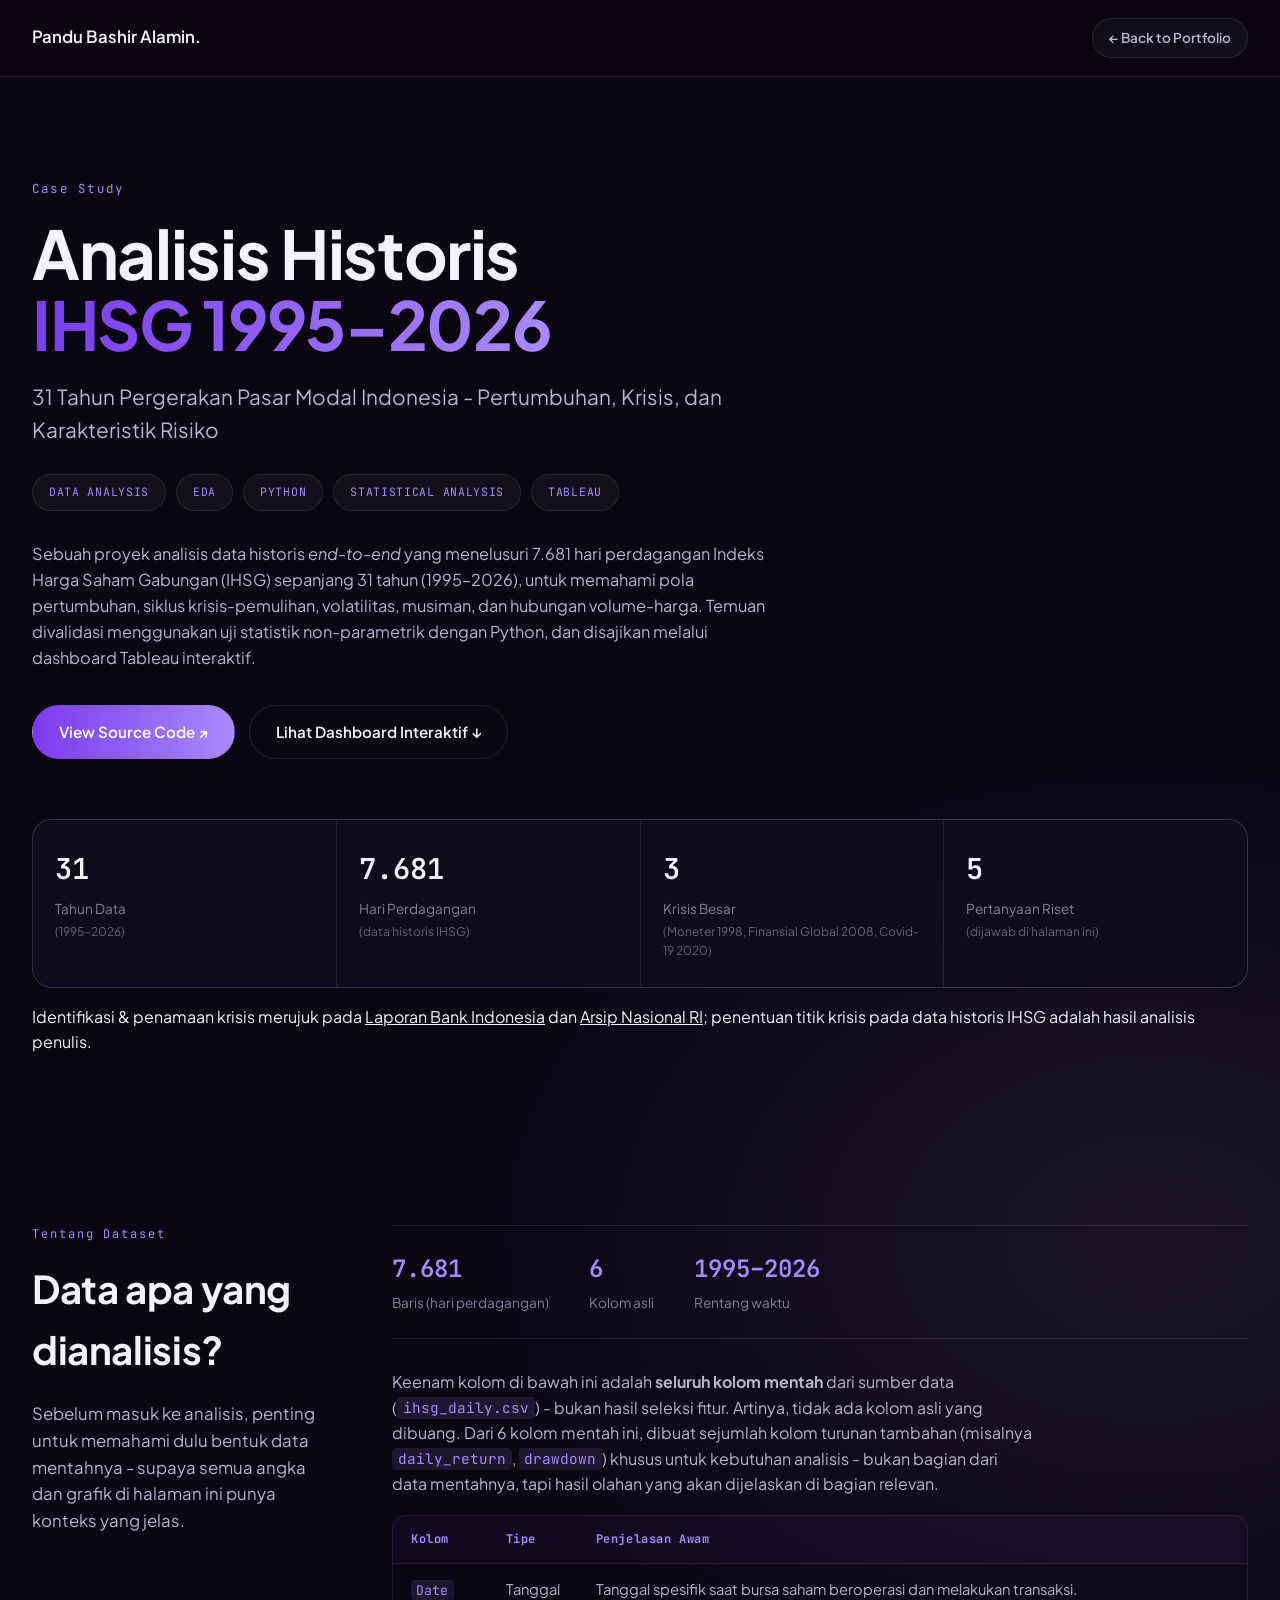
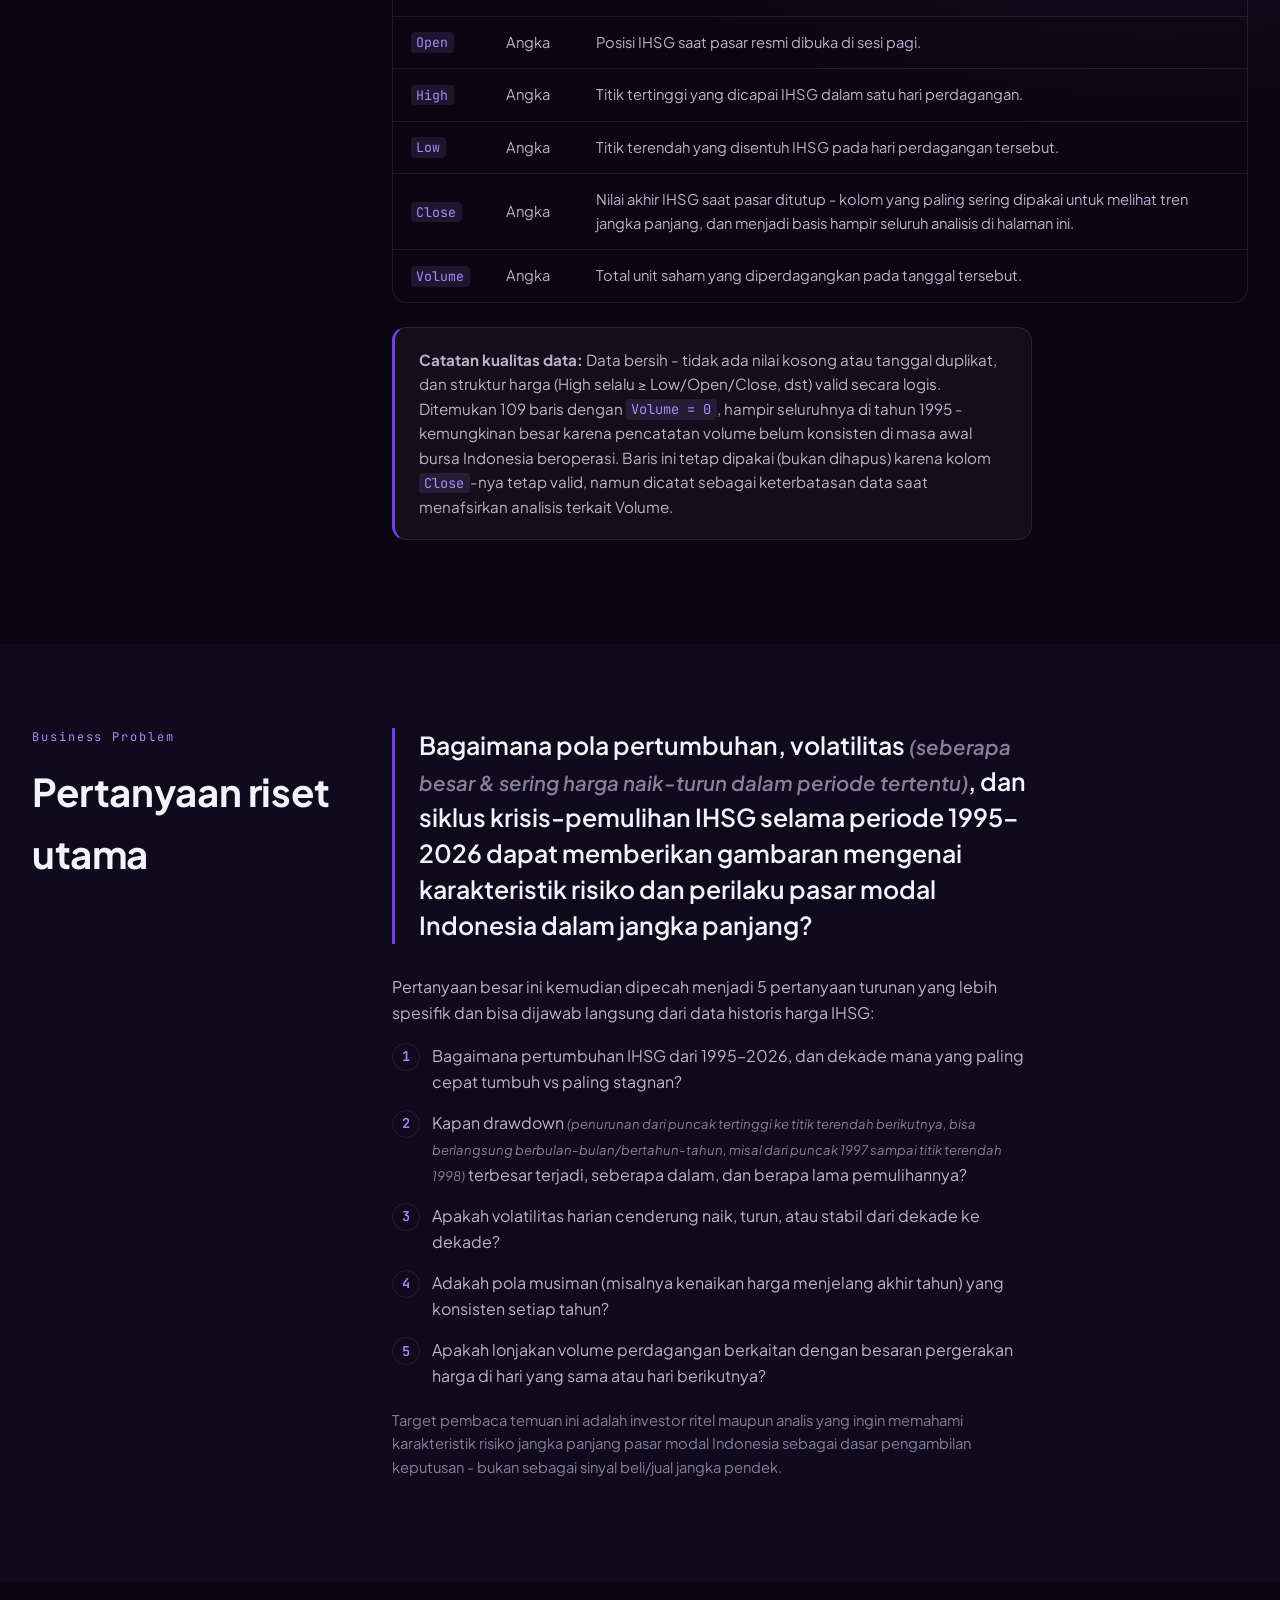
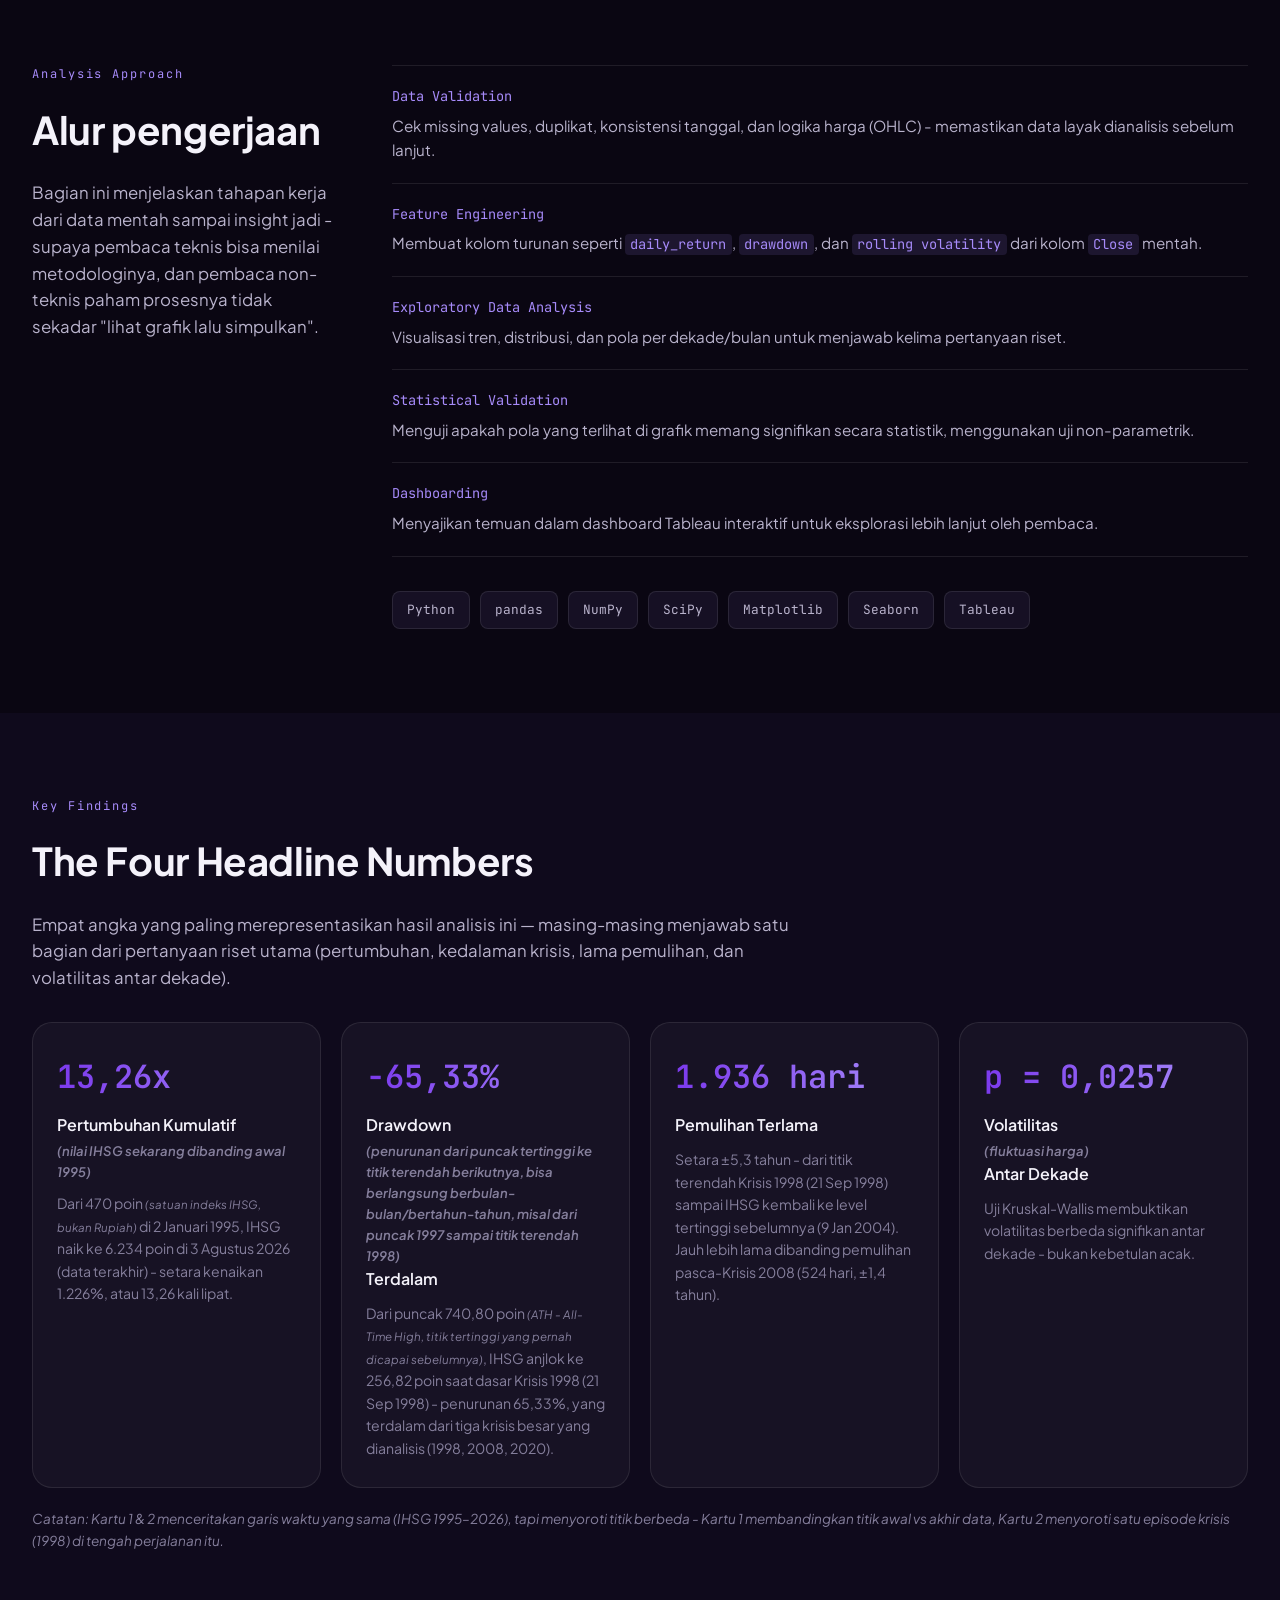
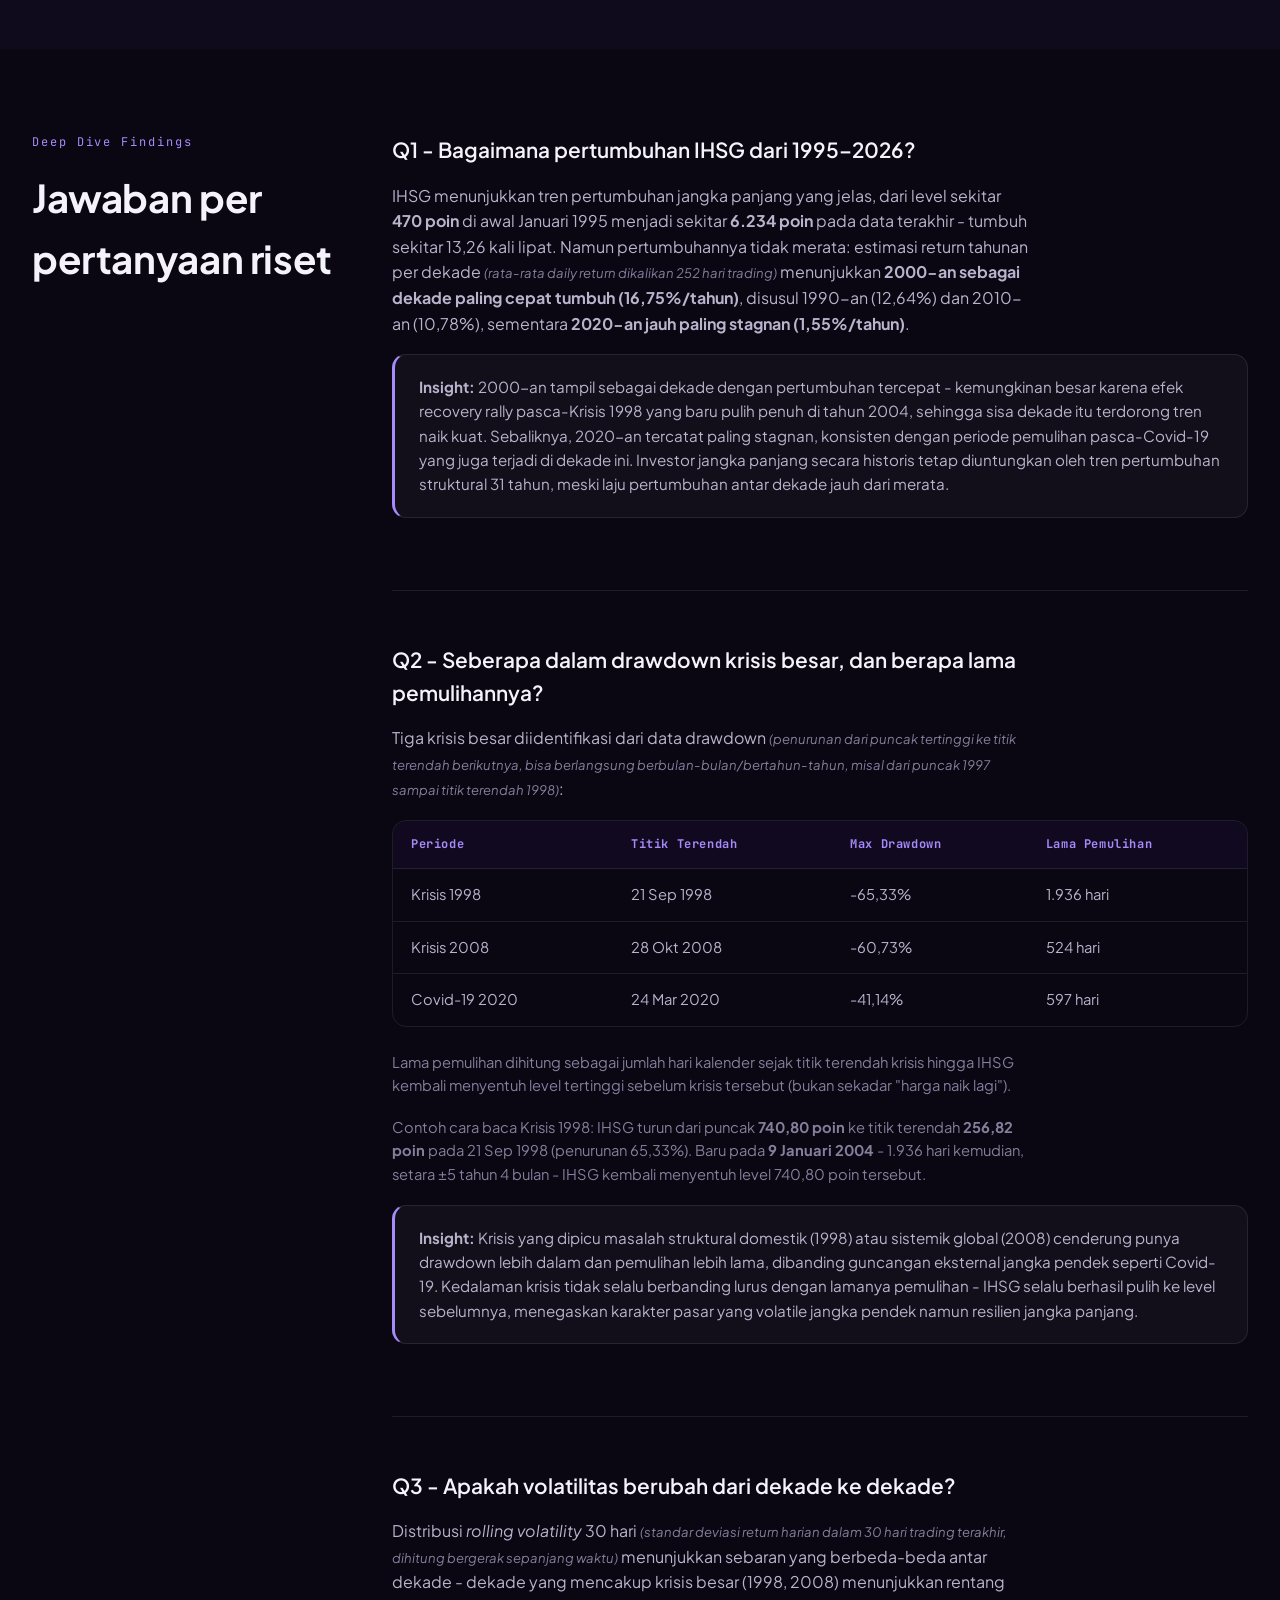
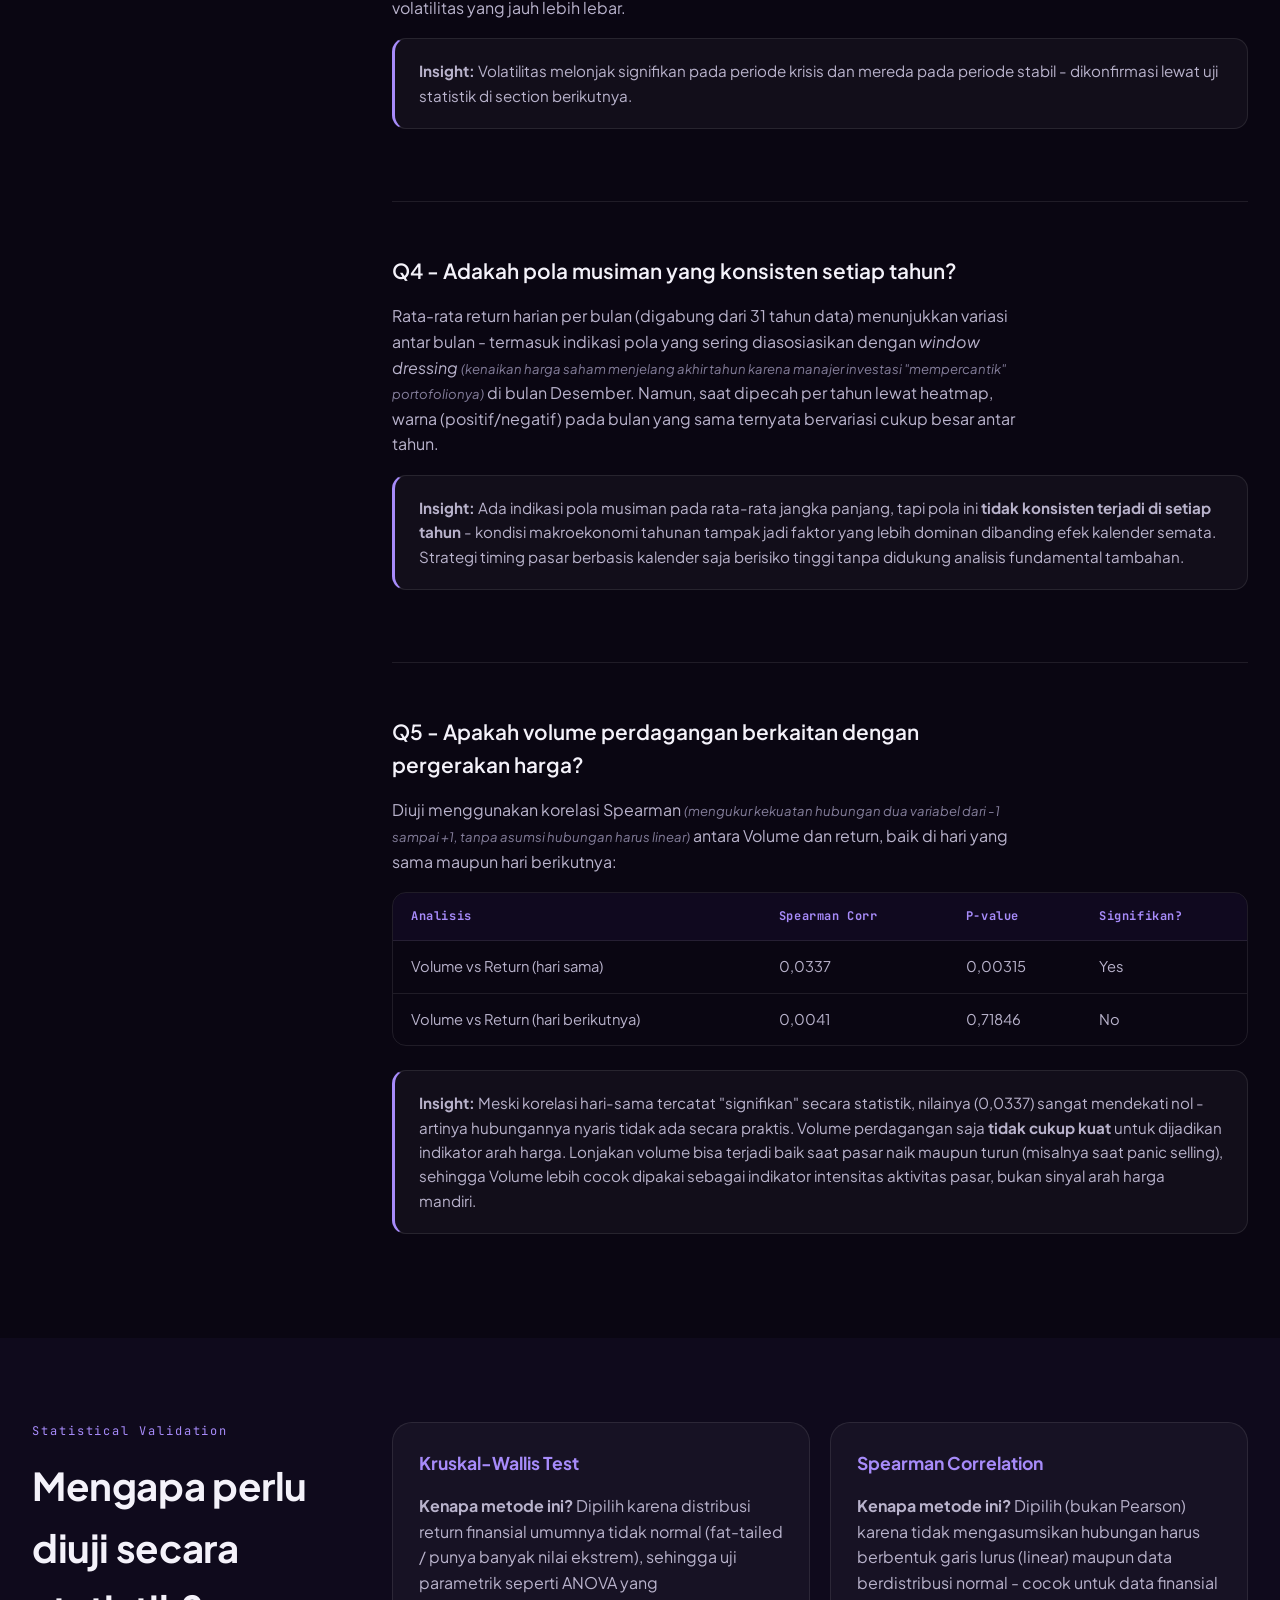
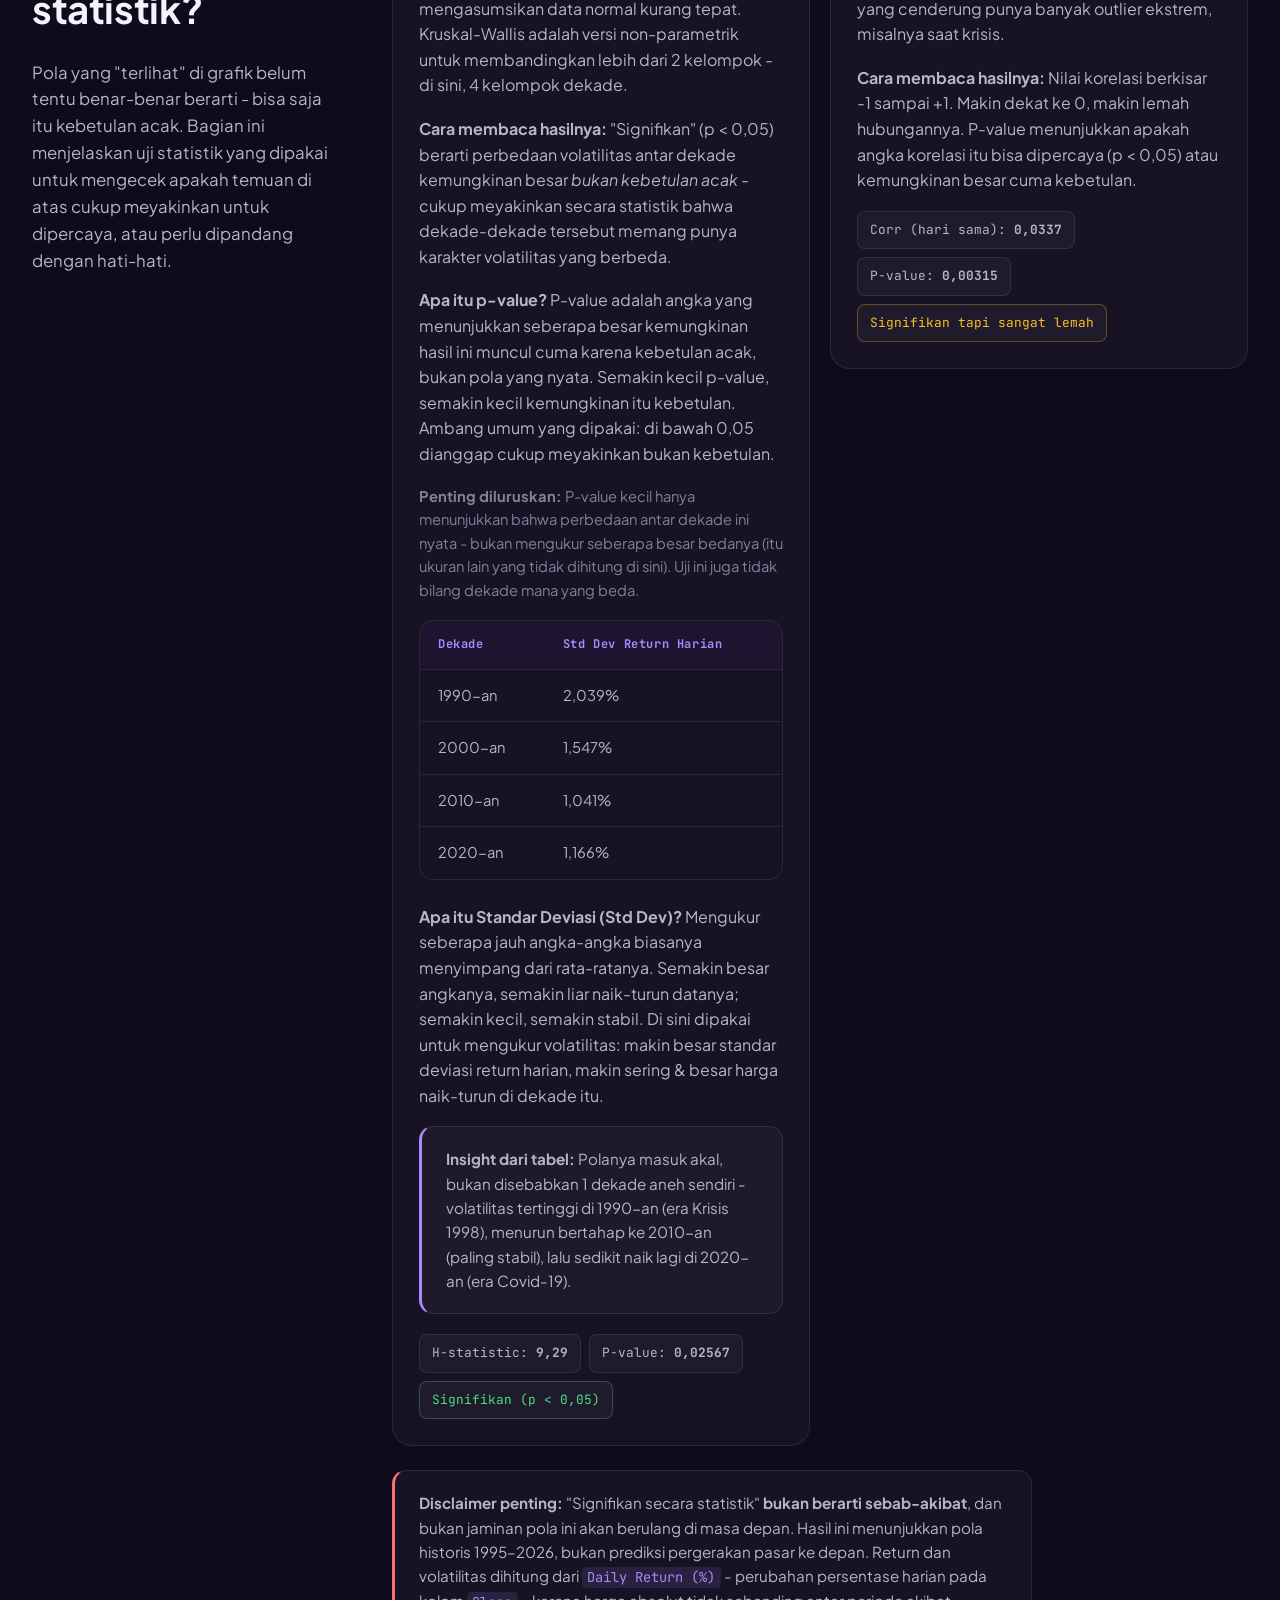
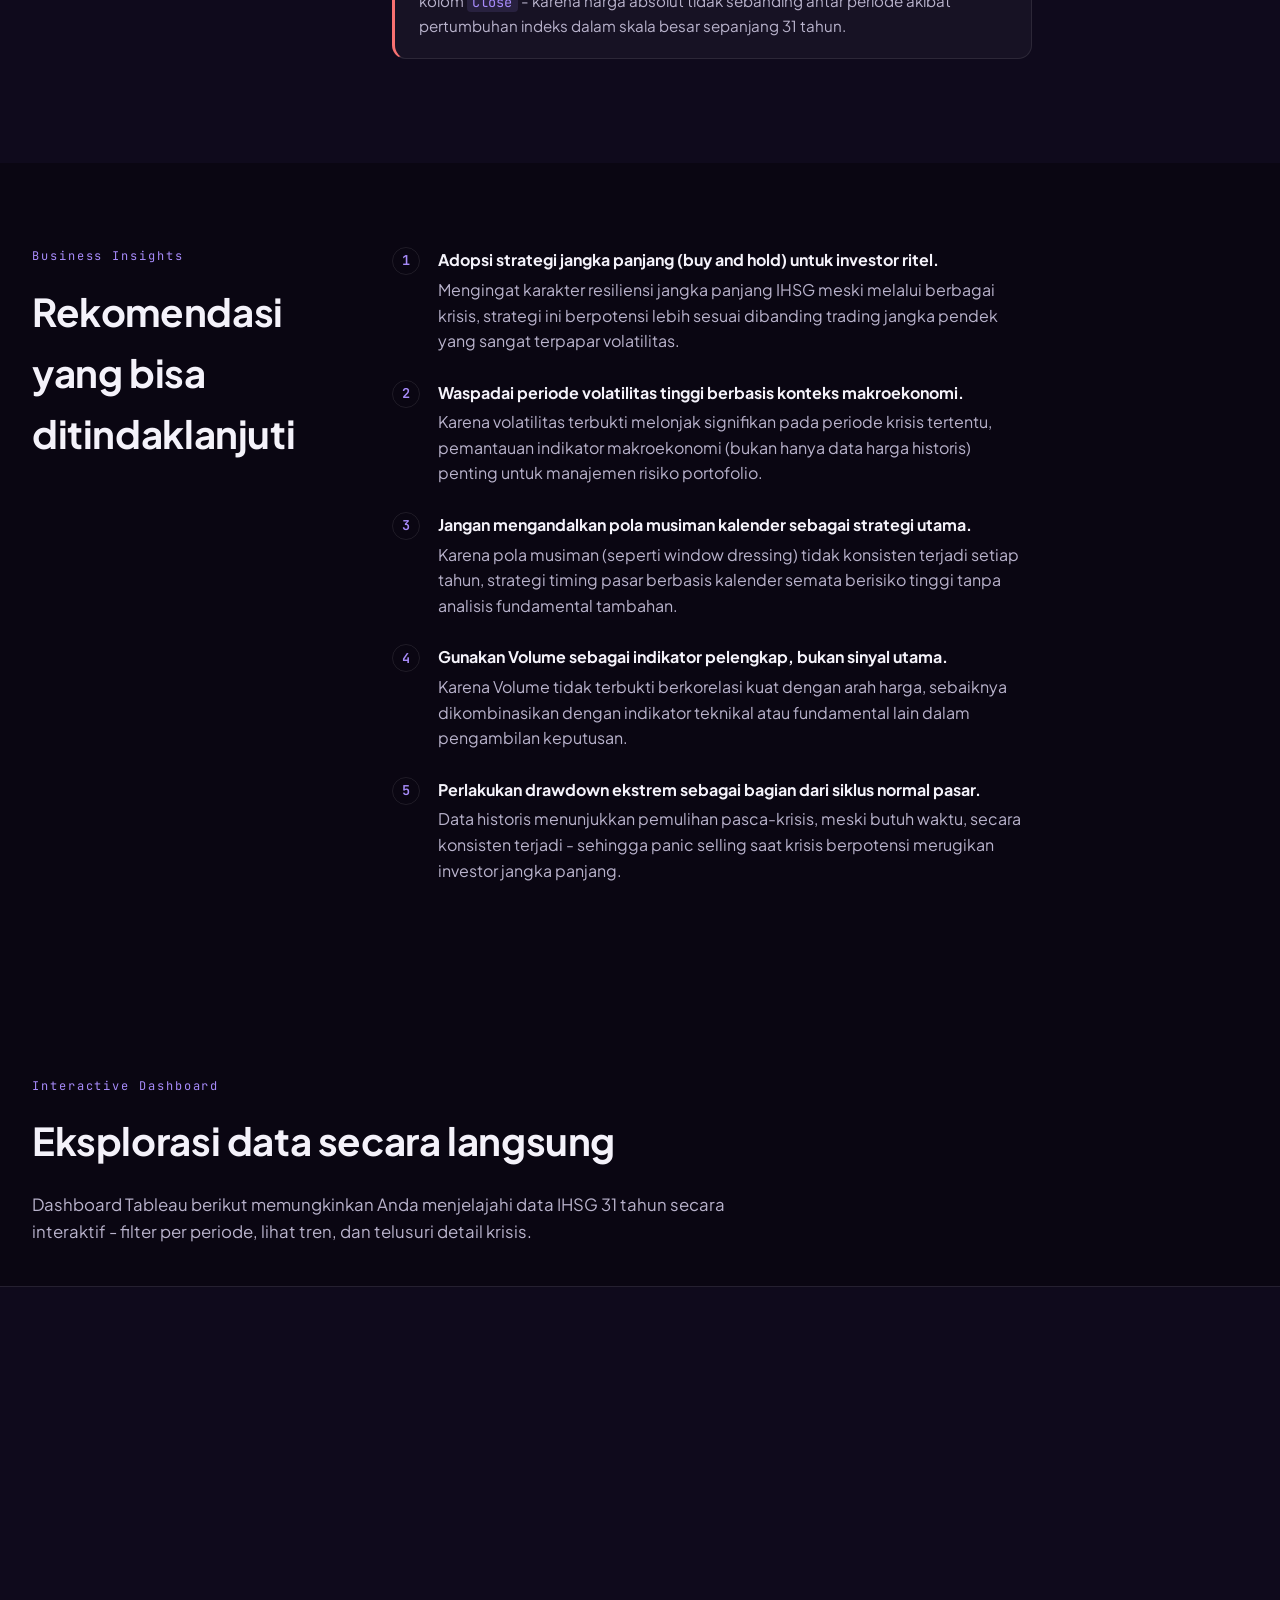
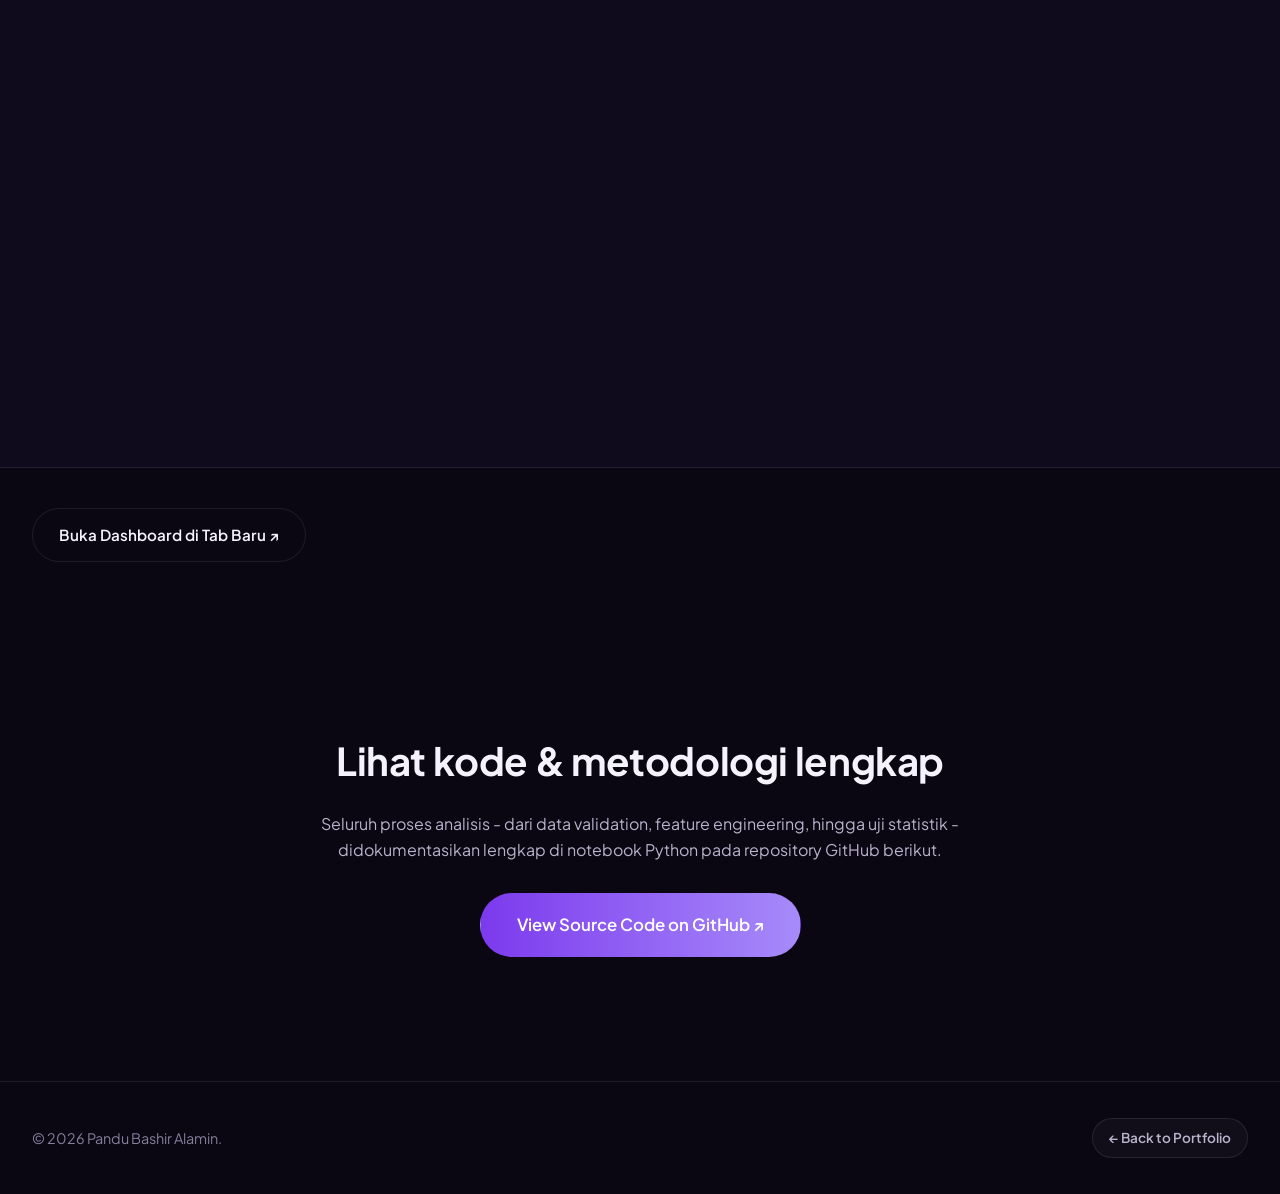
==== commit 5e39bc72: "update html" ====
--- a/index.html
+++ b/index.html
@@ -3,8 +3,8 @@
 <head>
 <meta charset="UTF-8">
 <meta name="viewport" content="width=device-width, initial-scale=1.0">
-<title>IHSG Market Risk & Volatility Analysis (Python/EDA) - Case Study | Pandu Bashir Alamin</title>
-<meta name="description" content="Analisis risiko & volatilitas 31 tahun data historis IHSG (1995–2026) menggunakan Python: EDA, drawdown, siklus krisis-pemulihan, dan uji statistik non-parametrik.">
+<title>Analisis Historis IHSG (1995–2026) - Case Study | Pandu Bashir Alamin</title>
+<meta name="description" content="Analisis 31 tahun data historis IHSG: pertumbuhan, krisis, volatilitas, musiman, dan volume perdagangan. EDA &amp; statistical validation dengan Python.">
 <link rel="preconnect" href="https://fonts.googleapis.com">
 <link rel="preconnect" href="https://fonts.gstatic.com" crossorigin>
 <link href="https://fonts.googleapis.com/css2?family=Plus+Jakarta+Sans:wght@400;500;600;700;800&amp;family=JetBrains+Mono:wght@400;500;600&amp;display=swap" rel="stylesheet">
@@ -26,25 +26,25 @@
  <div class="container">
  <p class="eyebrow">Case Study</p>
  <h1 class="hero__title">
- IHSG Market Risk<br>&amp; <span class="text-gradient">Volatility Analysis (Python/EDA)</span>
+ Analisis Historis<br><span class="text-gradient">IHSG 1995–2026</span>
  </h1>
- <p class="hero__subtitle">31 Tahun Data Pasar Modal Indonesia - Dianalisis Menggunakan Python, dari Exploratory Data Analysis sampai Uji Statistik Non-Parametrik untuk Mengukur Risiko &amp; Volatilitas</p>
+ <p class="hero__subtitle">31 Tahun Pergerakan Pasar Modal Indonesia - Pertumbuhan, Krisis, dan Karakteristik Risiko</p>
 
  <div class="tag-list">
+ <span class="tag">DATA ANALYSIS</span>
+ <span class="tag">EDA</span>
  <span class="tag">PYTHON</span>
- <span class="tag">PANDAS</span>
- <span class="tag">EDA</span>
  <span class="tag">STATISTICAL ANALYSIS</span>
  <span class="tag">TABLEAU</span>
  </div>
 
  <p class="hero__desc">
- Sebuah proyek analisis data yang menelusuri 7.681 hari perdagangan Indeks Harga Saham Gabungan (IHSG) sepanjang 31 tahun (1995–2026), untuk memahami karakteristik risiko dan volatilitas pasar modal Indonesia lewat siklus krisis-pemulihan, fluktuasi harga, dan pola musiman. Seluruh temuan divalidasi menggunakan uji statistik non-parametrik dengan Python, dan disajikan lewat dashboard Tableau interaktif.
+ Sebuah proyek analisis data historis <em>end-to-end</em> yang menelusuri 7.681 hari perdagangan Indeks Harga Saham Gabungan (IHSG) sepanjang 31 tahun (1995–2026), untuk memahami pola pertumbuhan, siklus krisis-pemulihan, volatilitas, musiman, dan hubungan volume-harga. Temuan divalidasi menggunakan uji statistik non-parametrik dengan Python, dan disajikan melalui dashboard Tableau interaktif.
  </p>
 
  <div class="hero__actions">
  <a href="https://github.com/pandubashir/IHSG-historical-market-analysis" target="_blank" rel="noopener" class="btn btn--primary">View Source Code ↗</a>
- <a href="#dashboard" class="btn btn--outline">Lihat Temuan ↓</a>
+ <a href="#dashboard" class="btn btn--outline">Lihat Dashboard Interaktif ↓</a>
  </div>
 
  <div class="hero__stats">
@@ -248,9 +248,9 @@
  <!-- Q1 -->
  <article class="finding">
  <h3 class="finding__q">Q1 - Bagaimana pertumbuhan IHSG dari 1995–2026?</h3>
- <p class="body-text">IHSG menunjukkan tren pertumbuhan jangka panjang yang jelas, dari level sekitar <strong>470 poin</strong> di awal Januari 1995 menjadi sekitar <strong>6.234 poin</strong> pada data terakhir - tumbuh sekitar 13,26 kali lipat. Mayoritas pertumbuhan besar terjadi setelah IHSG pulih dari Krisis 1998, dengan akselerasi signifikan di dekade 2000-an dan 2010-an.</p>
- <div class="callout callout--insight">
- <strong>Insight:</strong> Dekade dengan return tertinggi umumnya adalah periode <em>setelah</em> pemulihan krisis (recovery rally), sementara dekade yang mencakup krisis besar cenderung menunjukkan return lebih rendah. Investor jangka panjang secara historis diuntungkan oleh tren pertumbuhan struktural ini, meski harus melewati volatilitas signifikan di periode tertentu.
+ <p class="body-text">IHSG menunjukkan tren pertumbuhan jangka panjang yang jelas, dari level sekitar <strong>470 poin</strong> di awal Januari 1995 menjadi sekitar <strong>6.234 poin</strong> pada data terakhir - tumbuh sekitar 13,26 kali lipat. Namun pertumbuhannya tidak merata: estimasi return tahunan per dekade <span class="term">(rata-rata daily return dikalikan 252 hari trading)</span> menunjukkan <strong>2000-an sebagai dekade paling cepat tumbuh (16,75%/tahun)</strong>, disusul 1990-an (12,64%) dan 2010-an (10,78%), sementara <strong>2020-an jauh paling stagnan (1,55%/tahun)</strong>.</p>
+ <div class="callout callout--insight">
+ <strong>Insight:</strong> 2000-an tampil sebagai dekade dengan pertumbuhan tercepat - kemungkinan besar karena efek recovery rally pasca-Krisis 1998 yang baru pulih penuh di tahun 2004, sehingga sisa dekade itu terdorong tren naik kuat. Sebaliknya, 2020-an tercatat paling stagnan, konsisten dengan periode pemulihan pasca-Covid-19 yang juga terjadi di dekade ini. Investor jangka panjang secara historis tetap diuntungkan oleh tren pertumbuhan struktural 31 tahun, meski laju pertumbuhan antar dekade jauh dari merata.
  </div>
  </article>
 
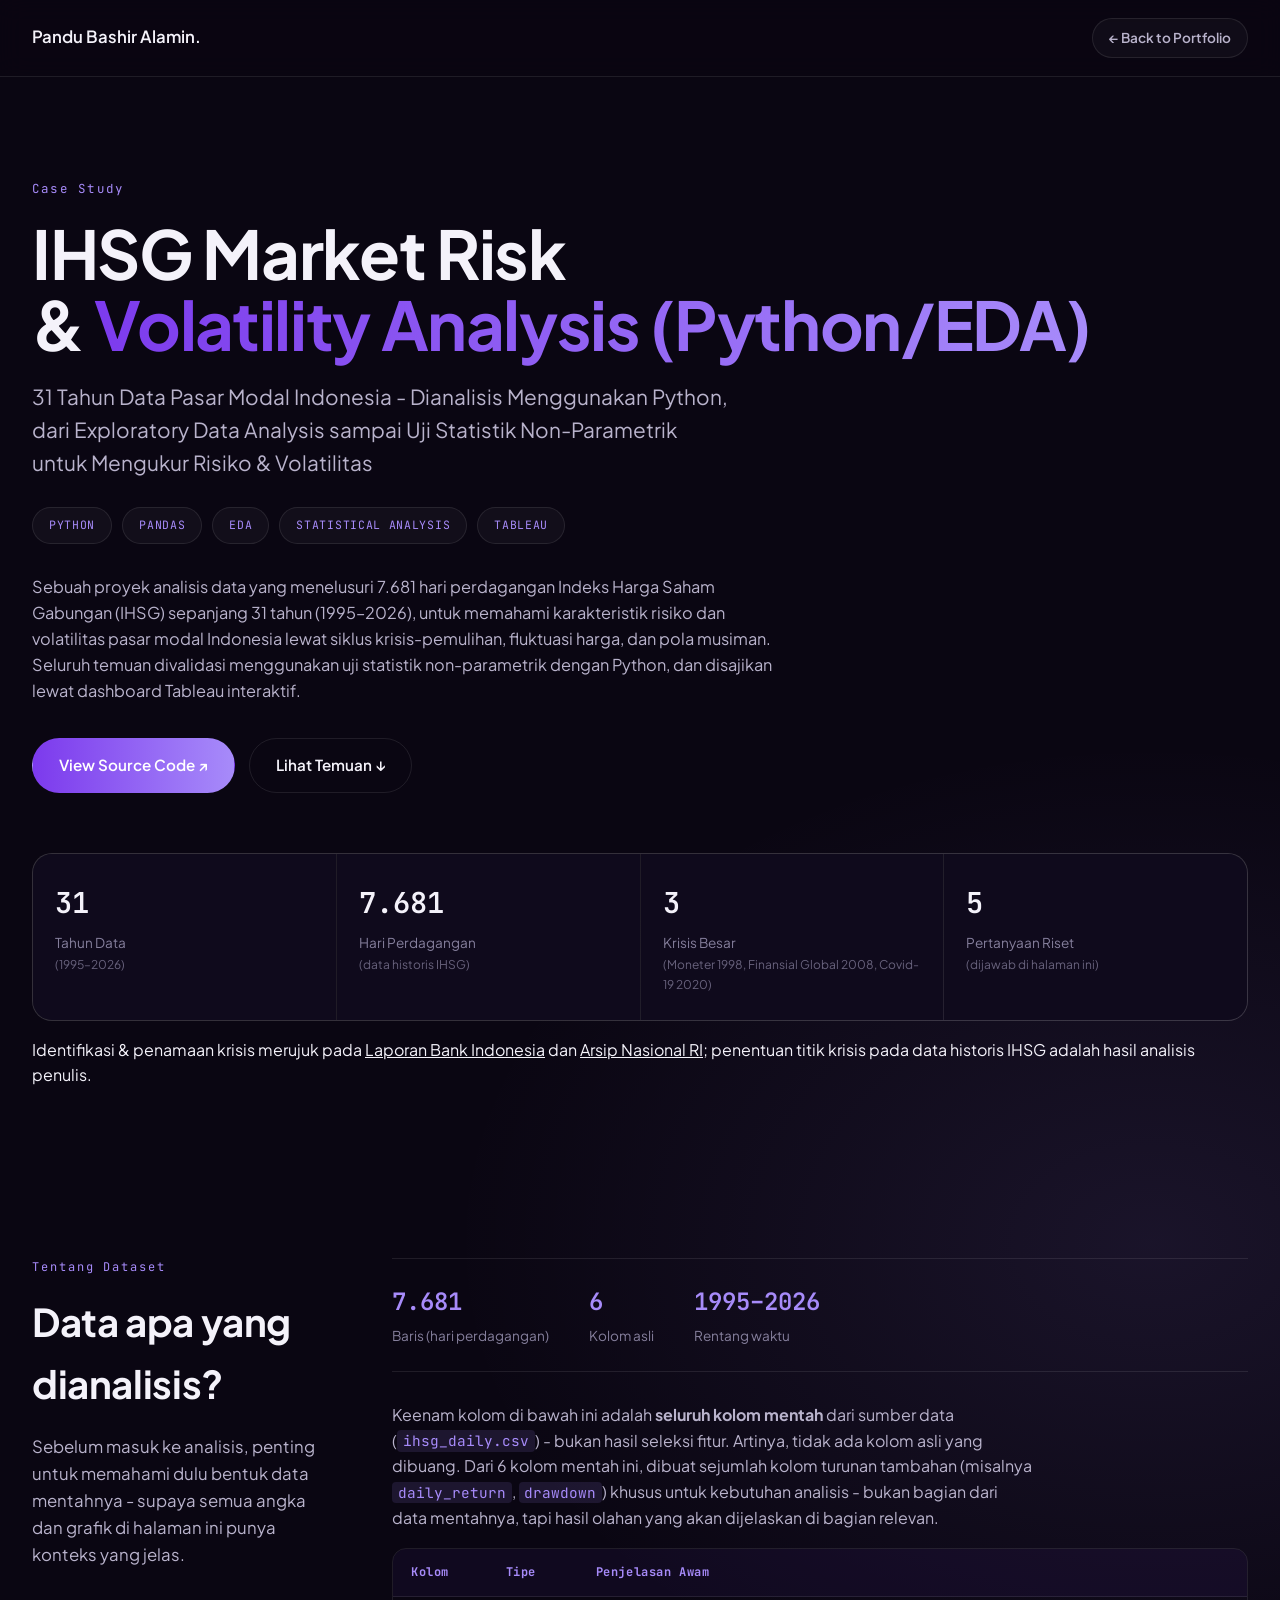
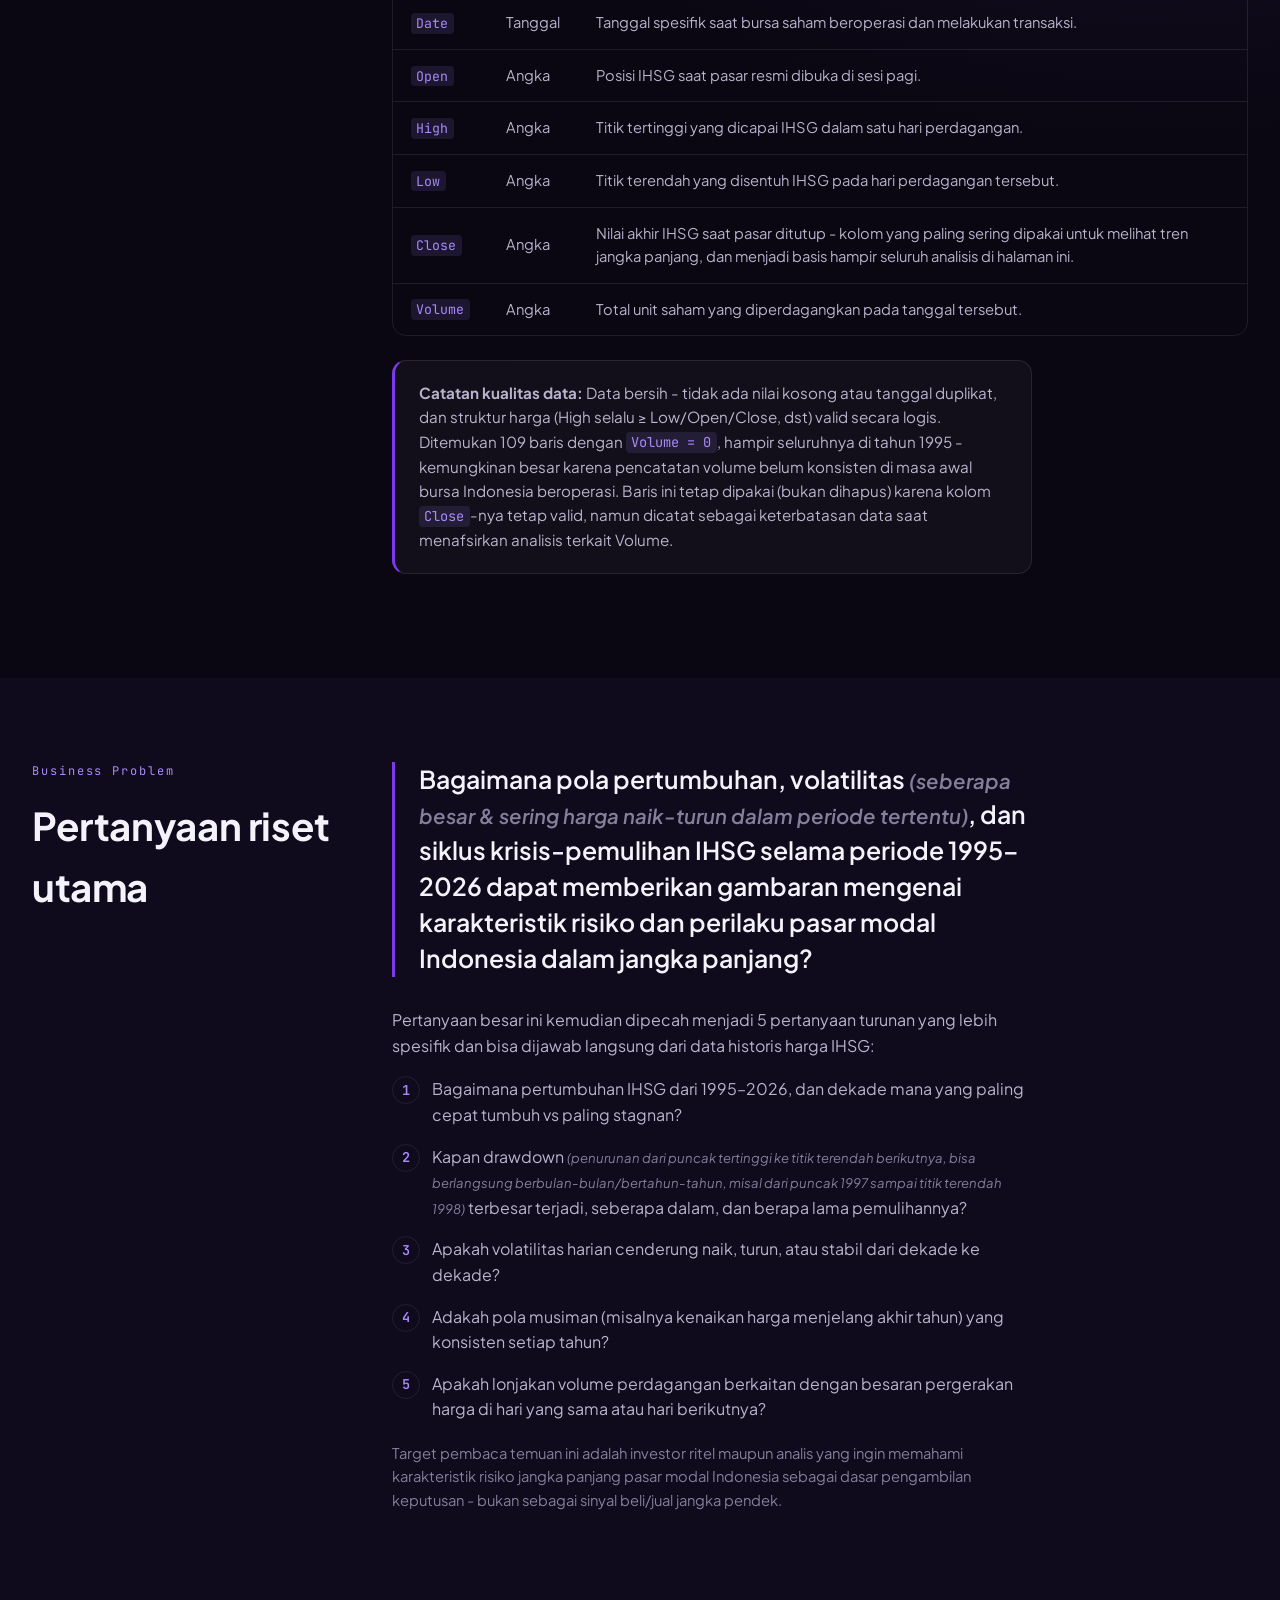
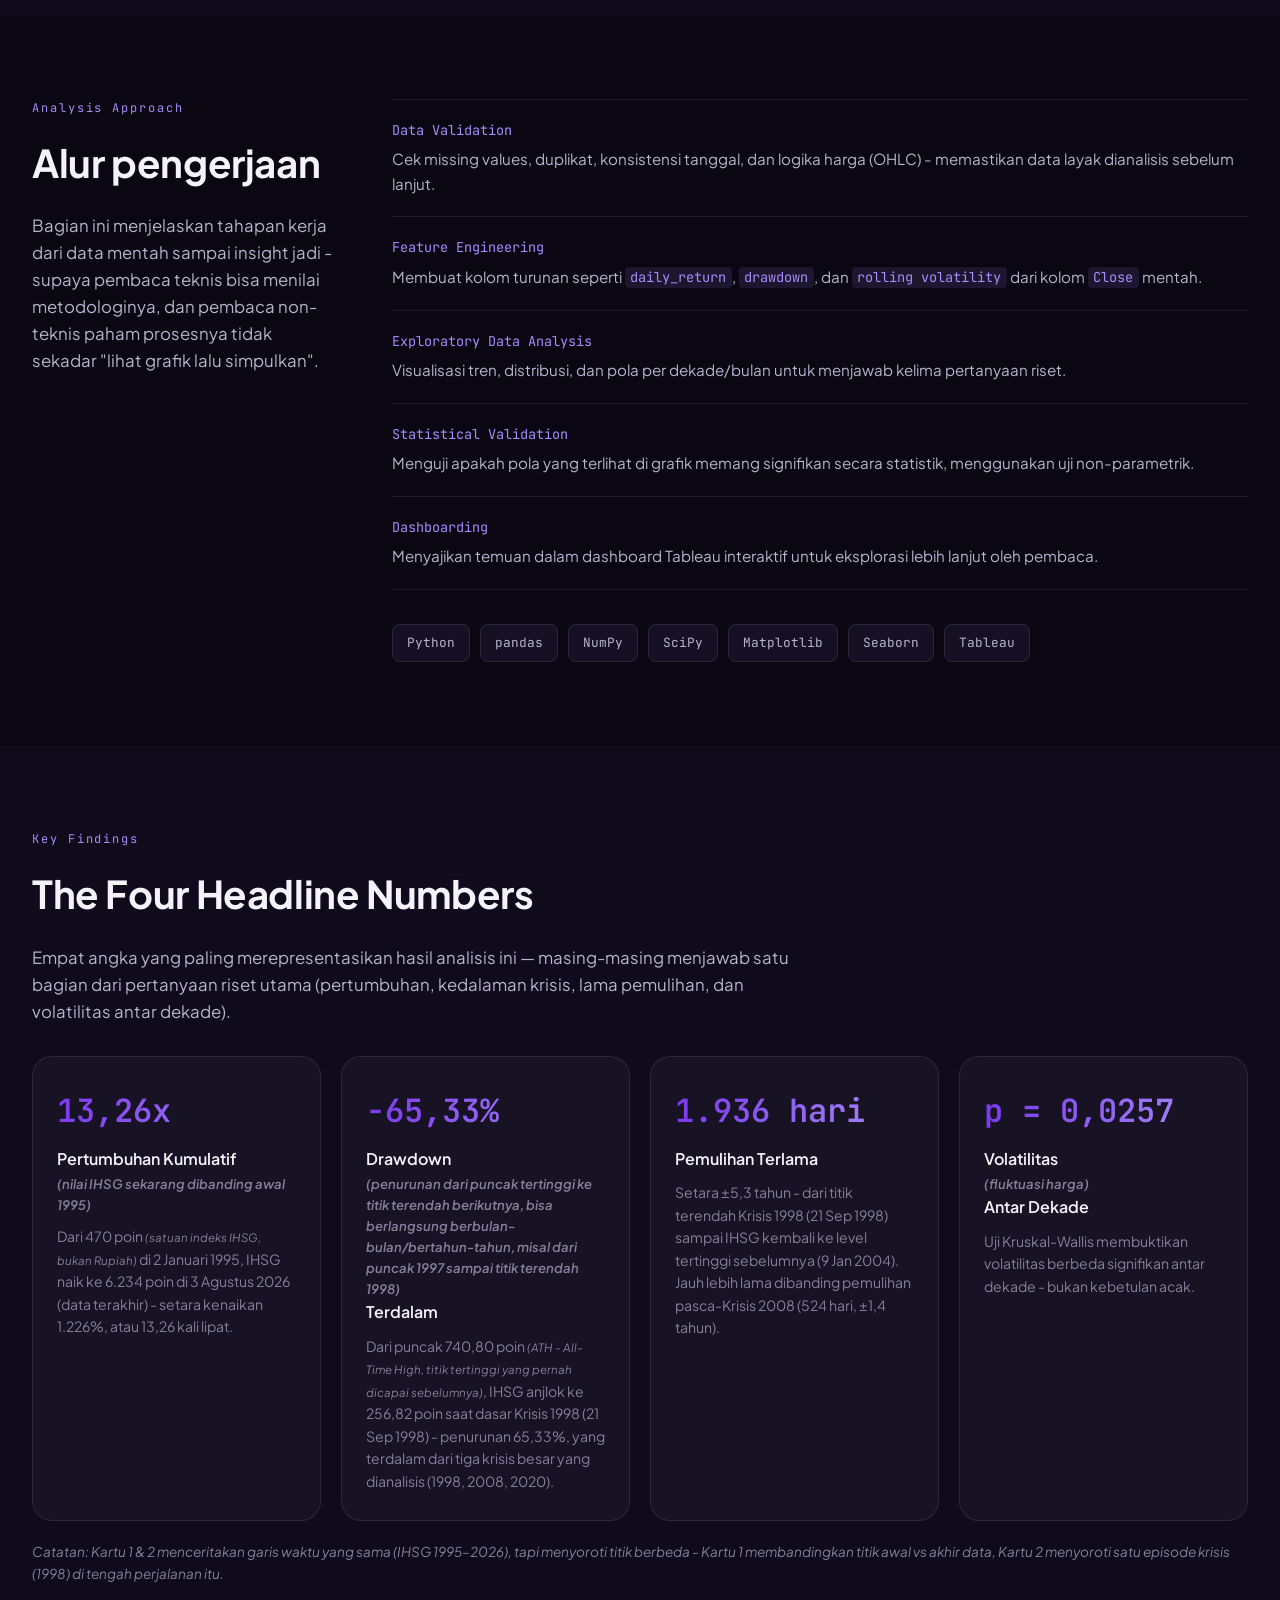
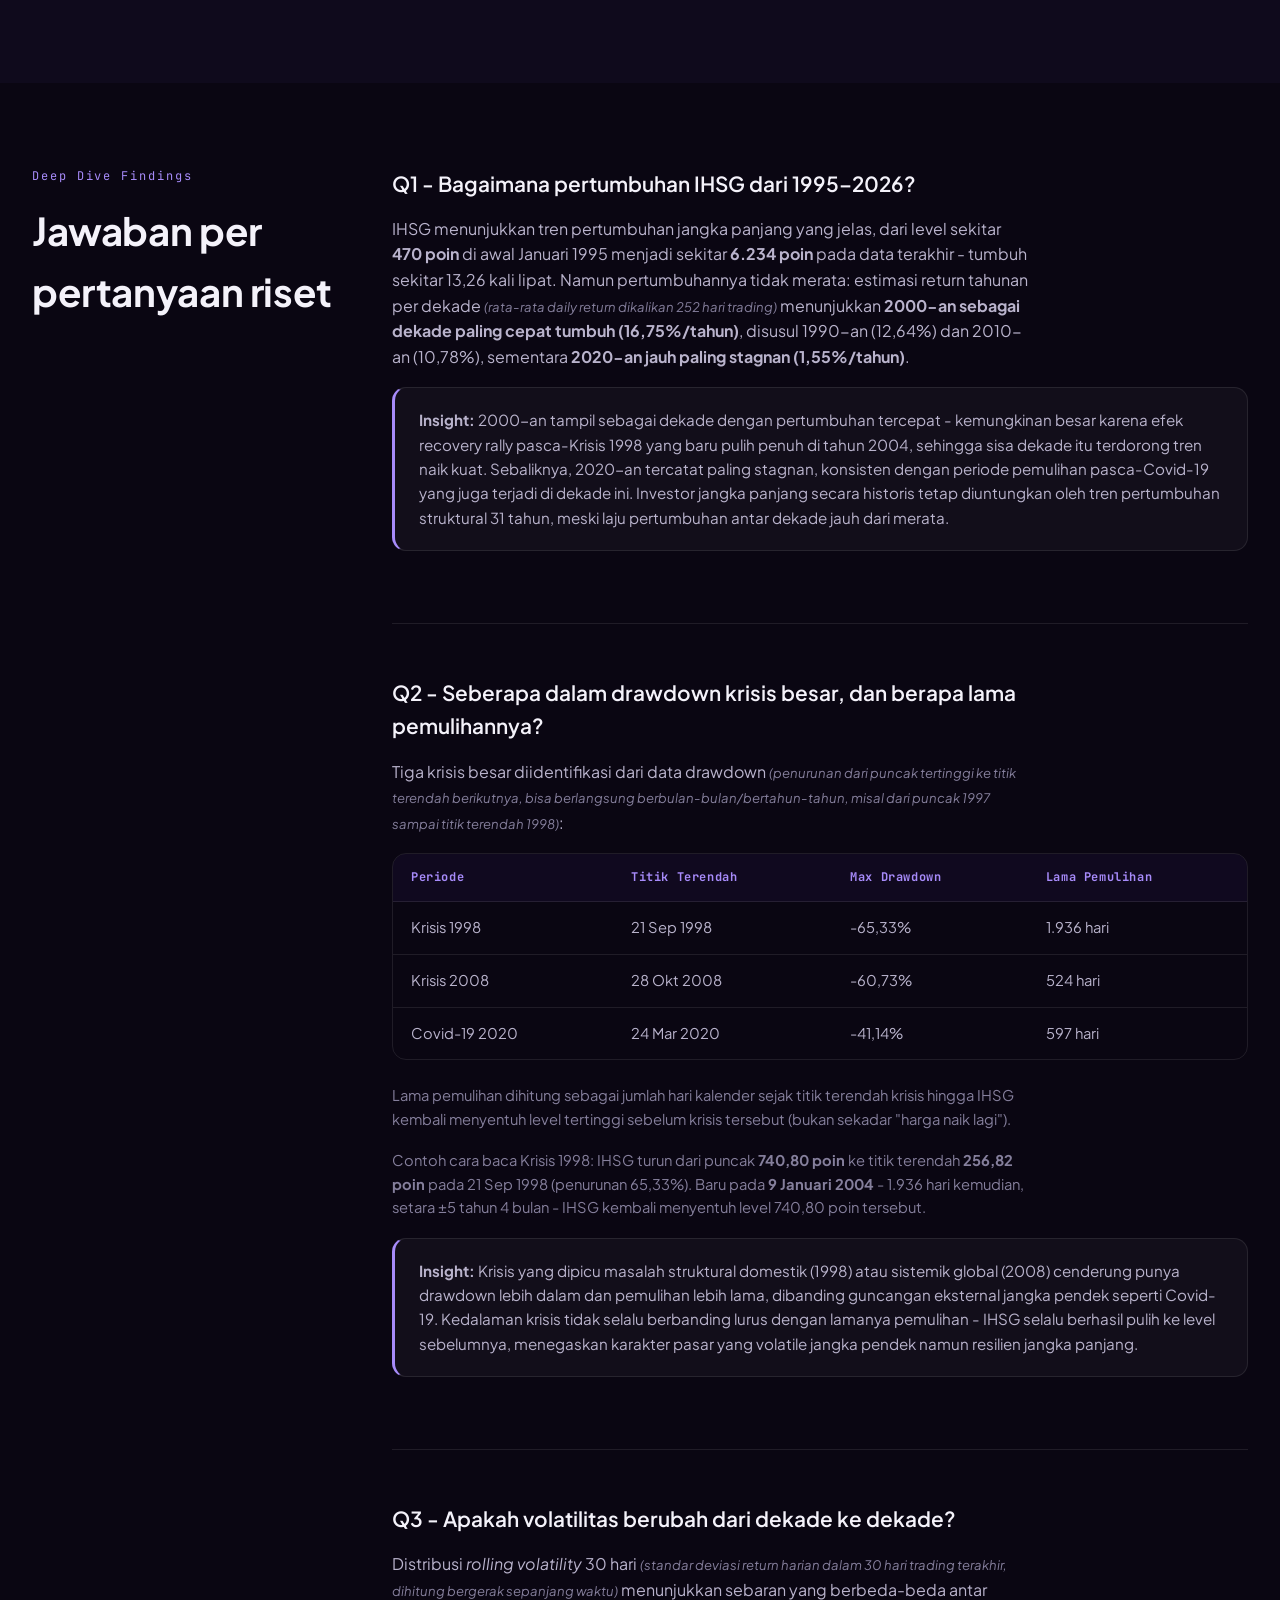
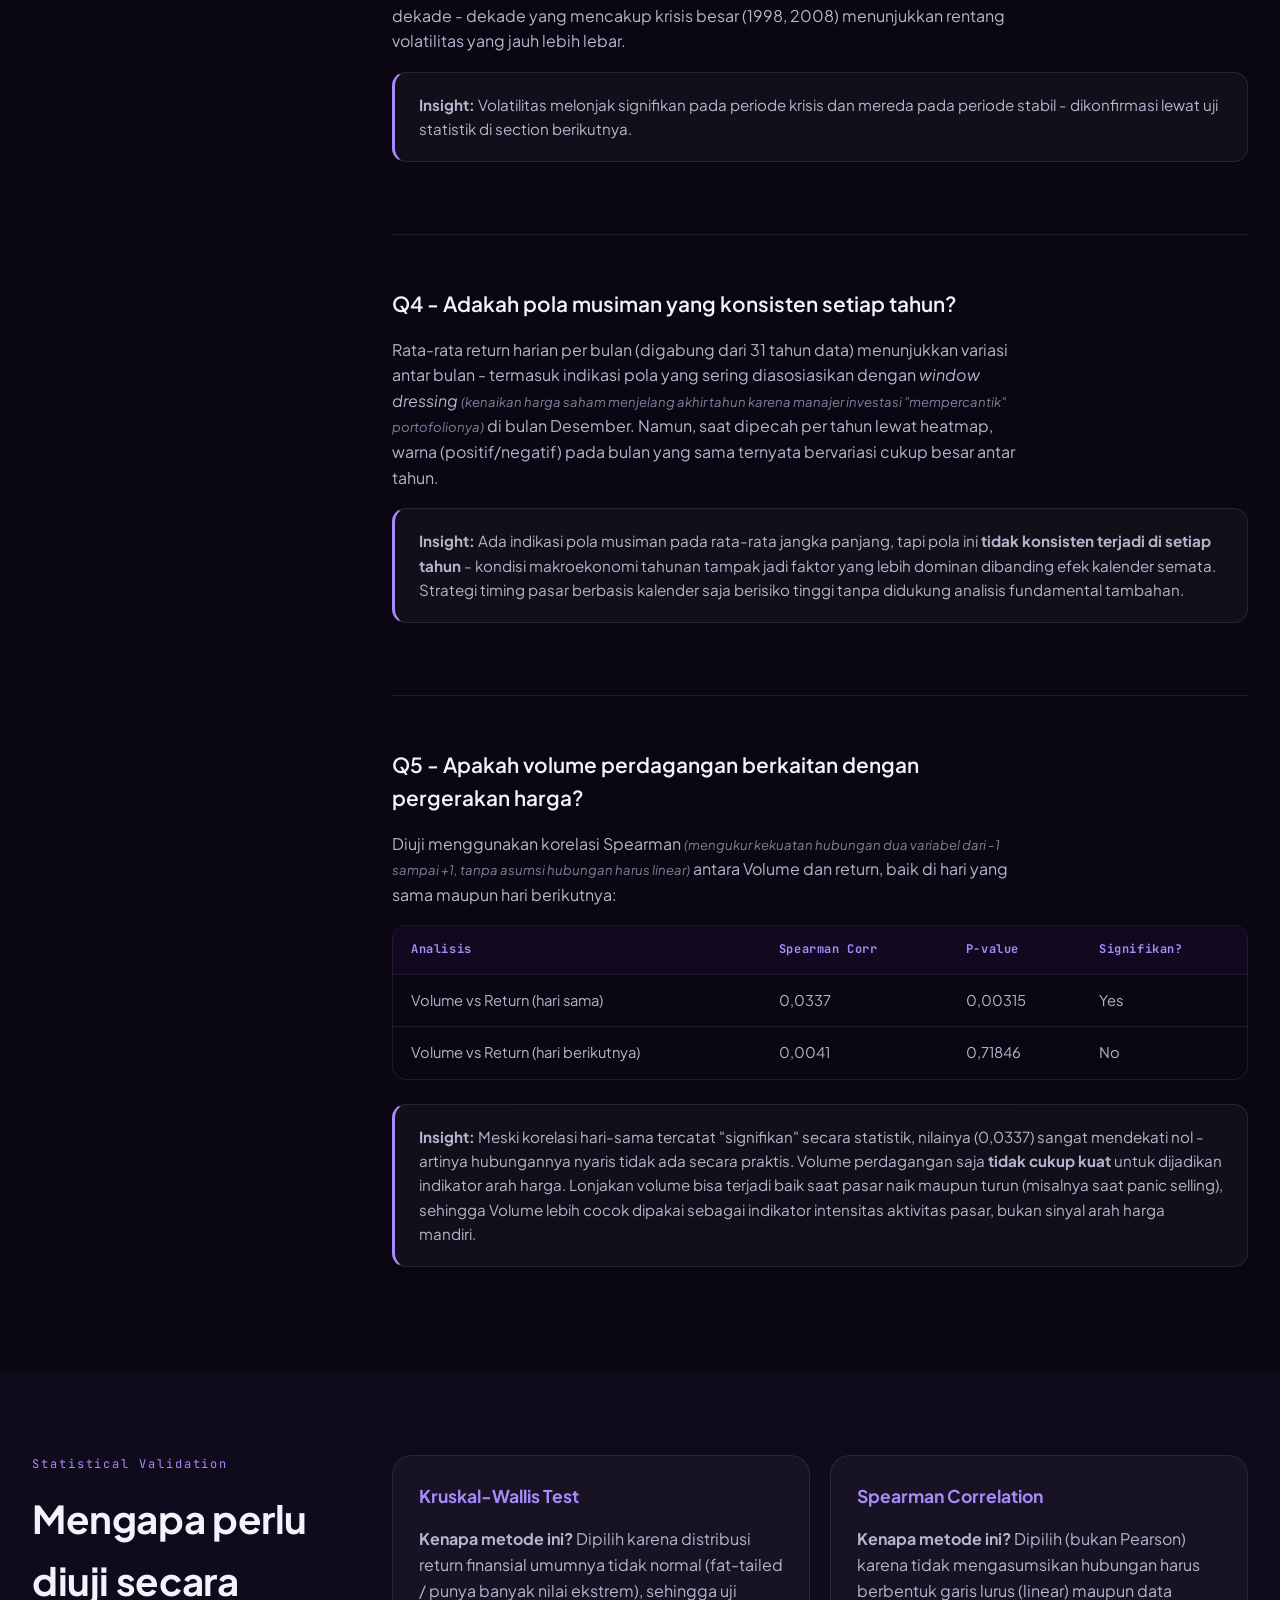
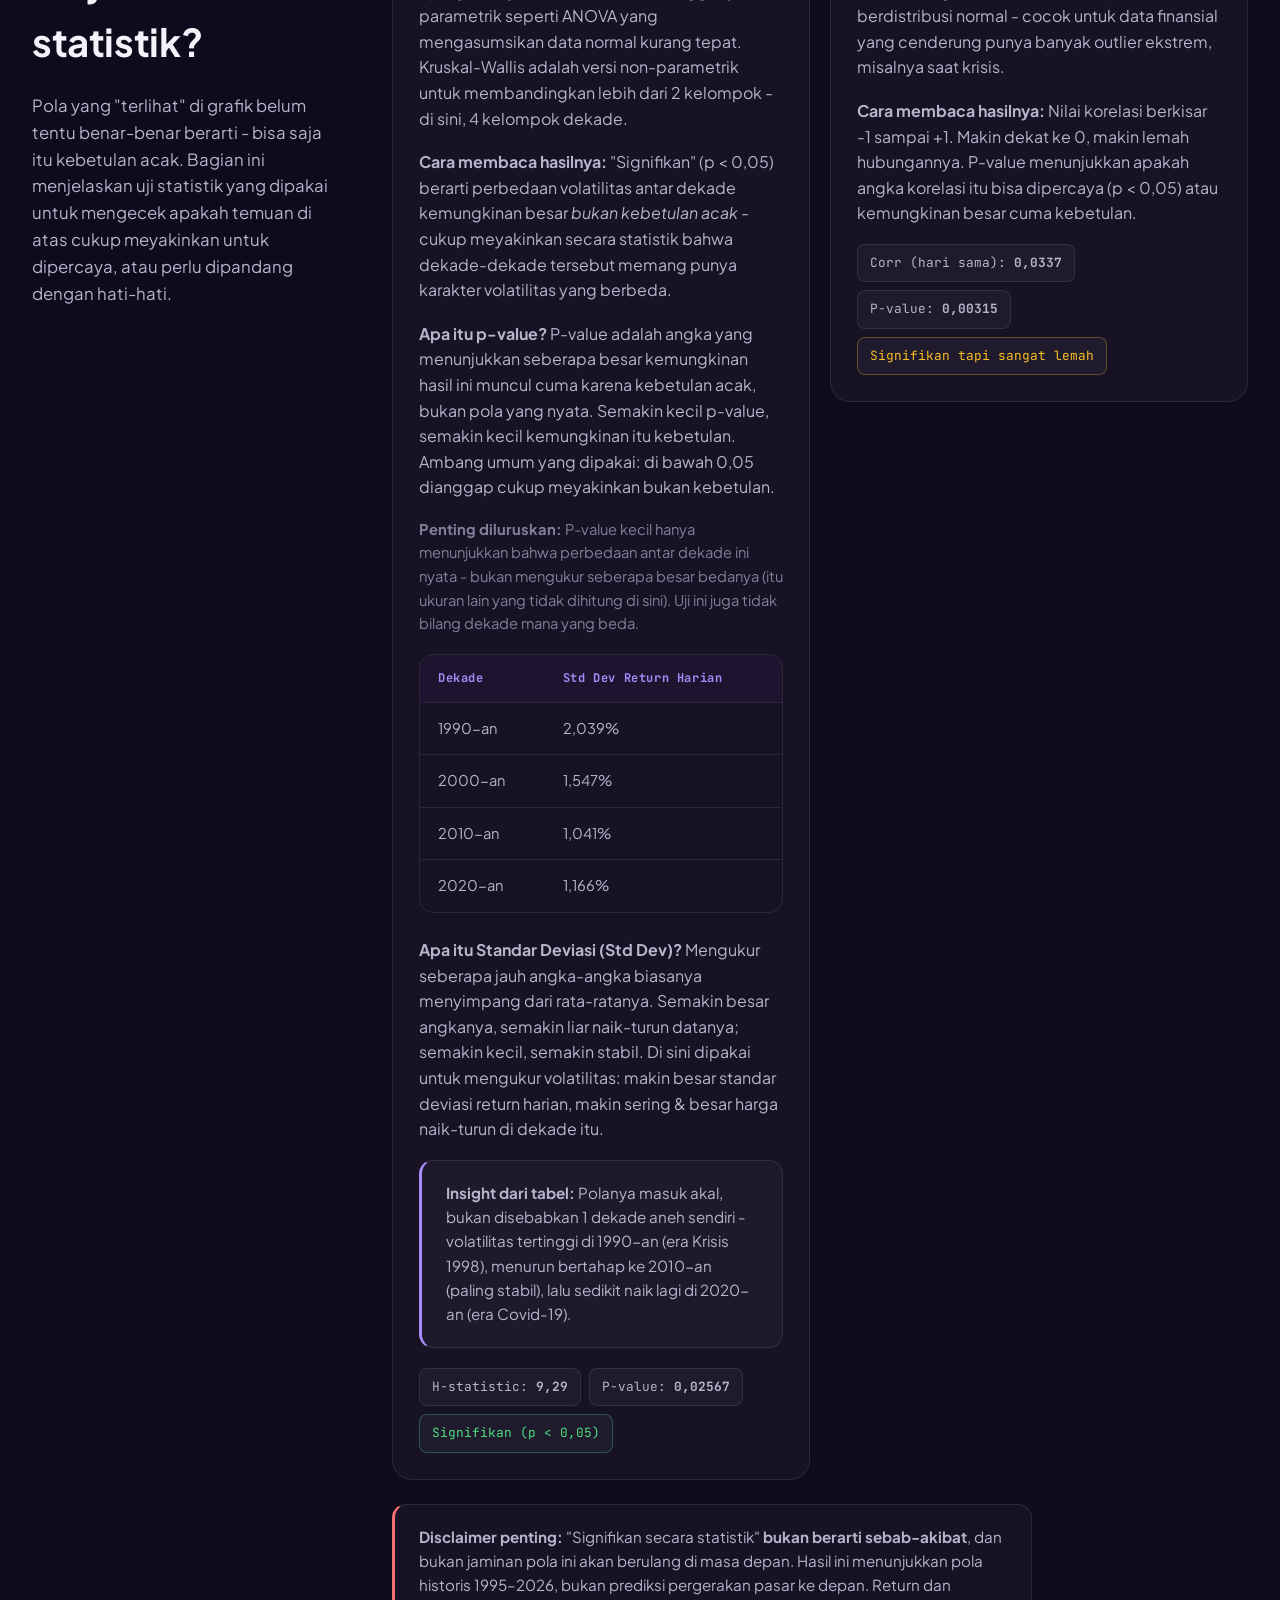
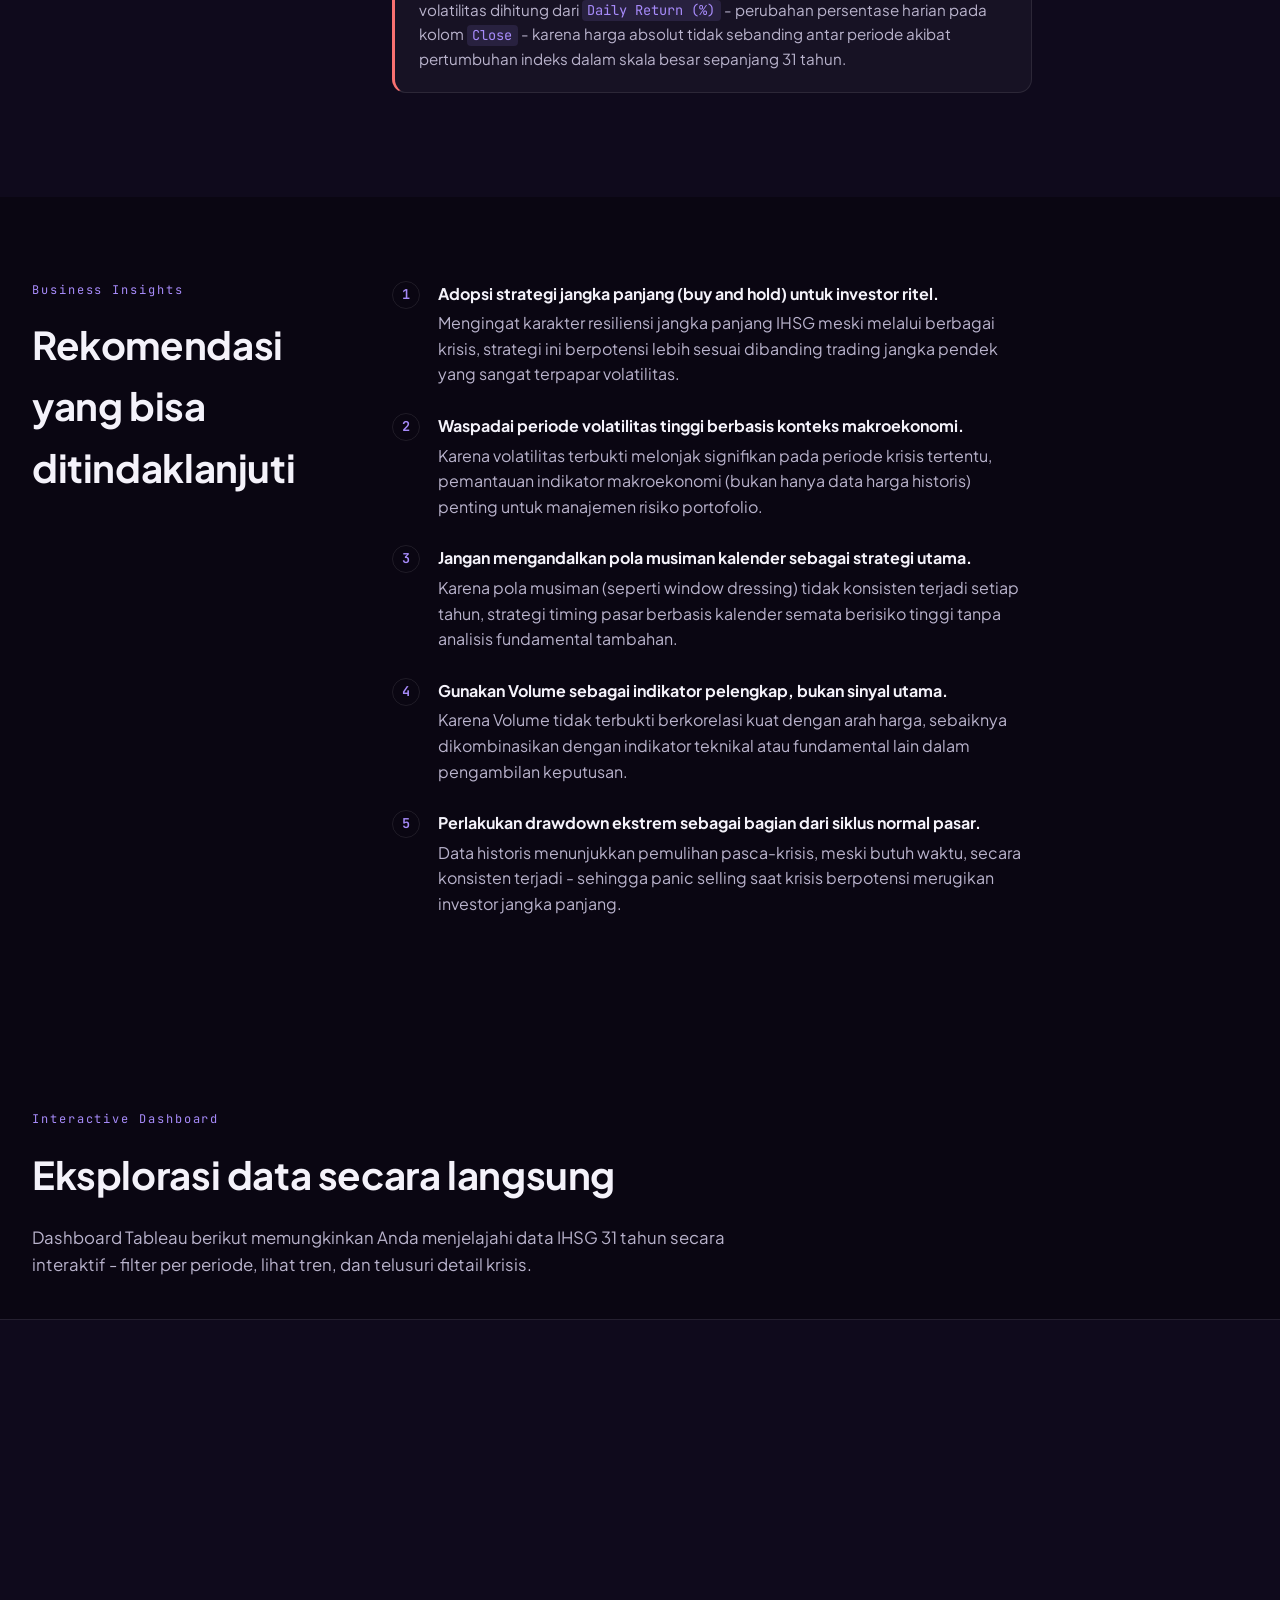
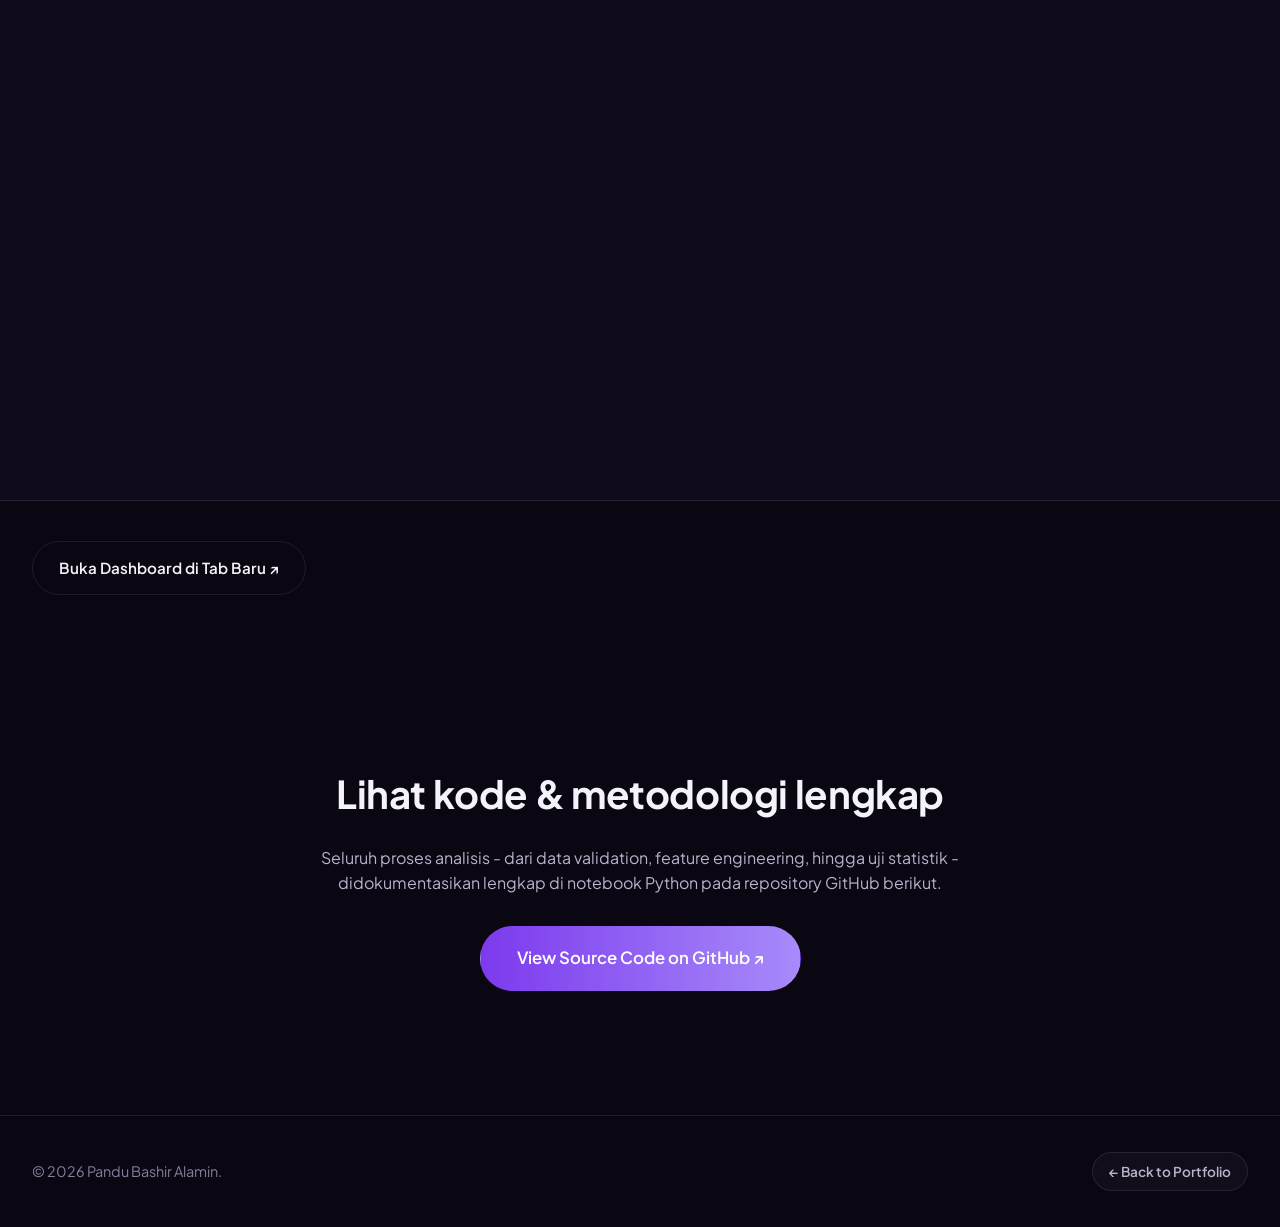
==== commit ca421c6e: "update html" ====
--- a/index.html
+++ b/index.html
@@ -26,25 +26,25 @@
  <div class="container">
  <p class="eyebrow">Case Study</p>
  <h1 class="hero__title">
- Analisis Historis<br><span class="text-gradient">IHSG 1995–2026</span>
+ IHSG Market Risk<br>&<span class="text-gradient"> Volatility Analysis (Python/EDA)</span>
  </h1>
- <p class="hero__subtitle">31 Tahun Pergerakan Pasar Modal Indonesia - Pertumbuhan, Krisis, dan Karakteristik Risiko</p>
+ <p class="hero__subtitle">31 Tahun Data Pasar Modal Indonesia - Dianalisis Menggunakan Python, dari Exploratory Data Analysis sampai Uji Statistik Non-Parametrik untuk Mengukur Risiko & Volatilitas</p>
 
  <div class="tag-list">
- <span class="tag">DATA ANALYSIS</span>
+ <span class="tag">PYTHON</span>
+ <span class="tag">PANDAS</span>
  <span class="tag">EDA</span>
- <span class="tag">PYTHON</span>
  <span class="tag">STATISTICAL ANALYSIS</span>
  <span class="tag">TABLEAU</span>
  </div>
 
  <p class="hero__desc">
- Sebuah proyek analisis data historis <em>end-to-end</em> yang menelusuri 7.681 hari perdagangan Indeks Harga Saham Gabungan (IHSG) sepanjang 31 tahun (1995–2026), untuk memahami pola pertumbuhan, siklus krisis-pemulihan, volatilitas, musiman, dan hubungan volume-harga. Temuan divalidasi menggunakan uji statistik non-parametrik dengan Python, dan disajikan melalui dashboard Tableau interaktif.
+ Sebuah proyek analisis data yang menelusuri 7.681 hari perdagangan Indeks Harga Saham Gabungan (IHSG) sepanjang 31 tahun (1995–2026), untuk memahami karakteristik risiko dan volatilitas pasar modal Indonesia lewat siklus krisis-pemulihan, fluktuasi harga, dan pola musiman. Seluruh temuan divalidasi menggunakan uji statistik non-parametrik dengan Python, dan disajikan lewat dashboard Tableau interaktif.
  </p>
 
  <div class="hero__actions">
  <a href="https://github.com/pandubashir/IHSG-historical-market-analysis" target="_blank" rel="noopener" class="btn btn--primary">View Source Code ↗</a>
- <a href="#dashboard" class="btn btn--outline">Lihat Dashboard Interaktif ↓</a>
+ <a href="#findings" class="btn btn--outline">Lihat Temuan ↓</a>
  </div>
 
  <div class="hero__stats">
@@ -202,7 +202,7 @@
  </section>
 
  <!-- ============ KEY FINDINGS ============ -->
- <section class="section section--alt">
+ <section class="section section--alt" id="findings">
  <div class="container">
  <p class="section-eyebrow">Key Findings</p>
  <h2 class="section-title">The Four Headline Numbers</h2>
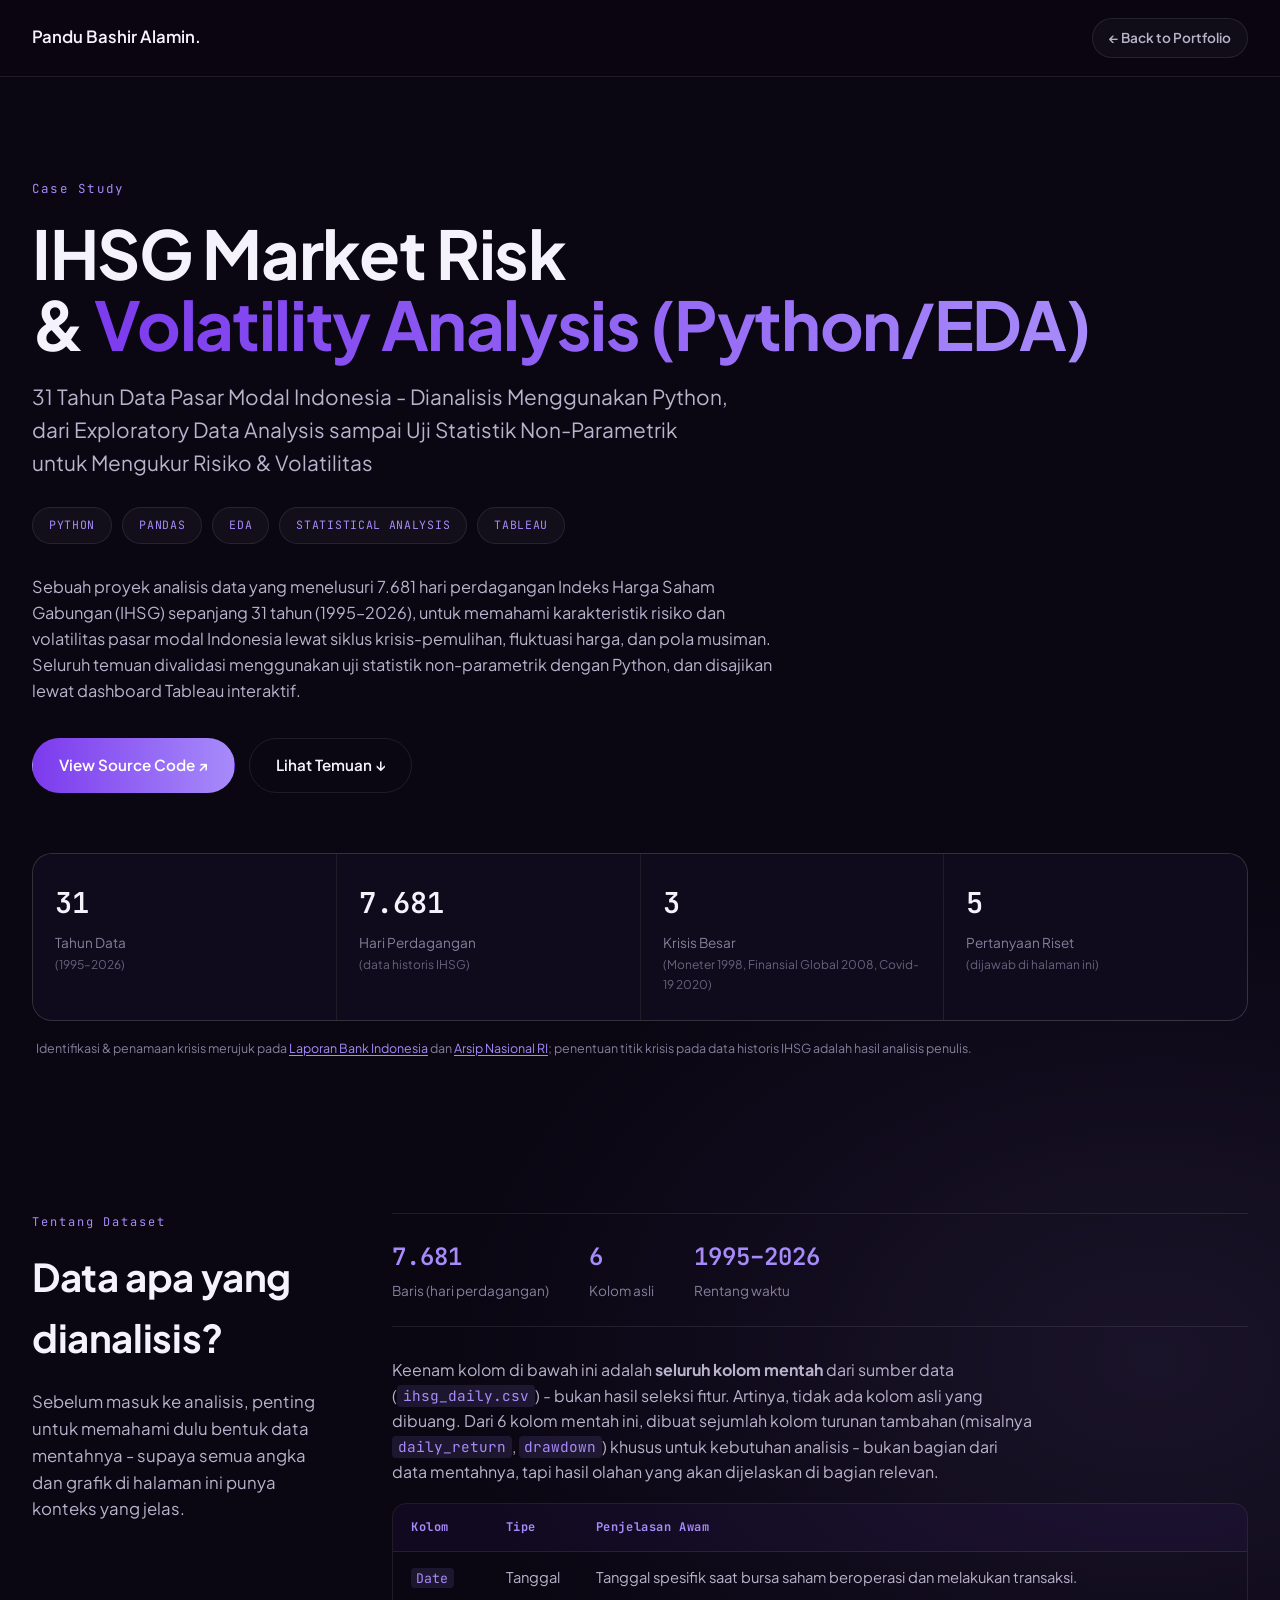
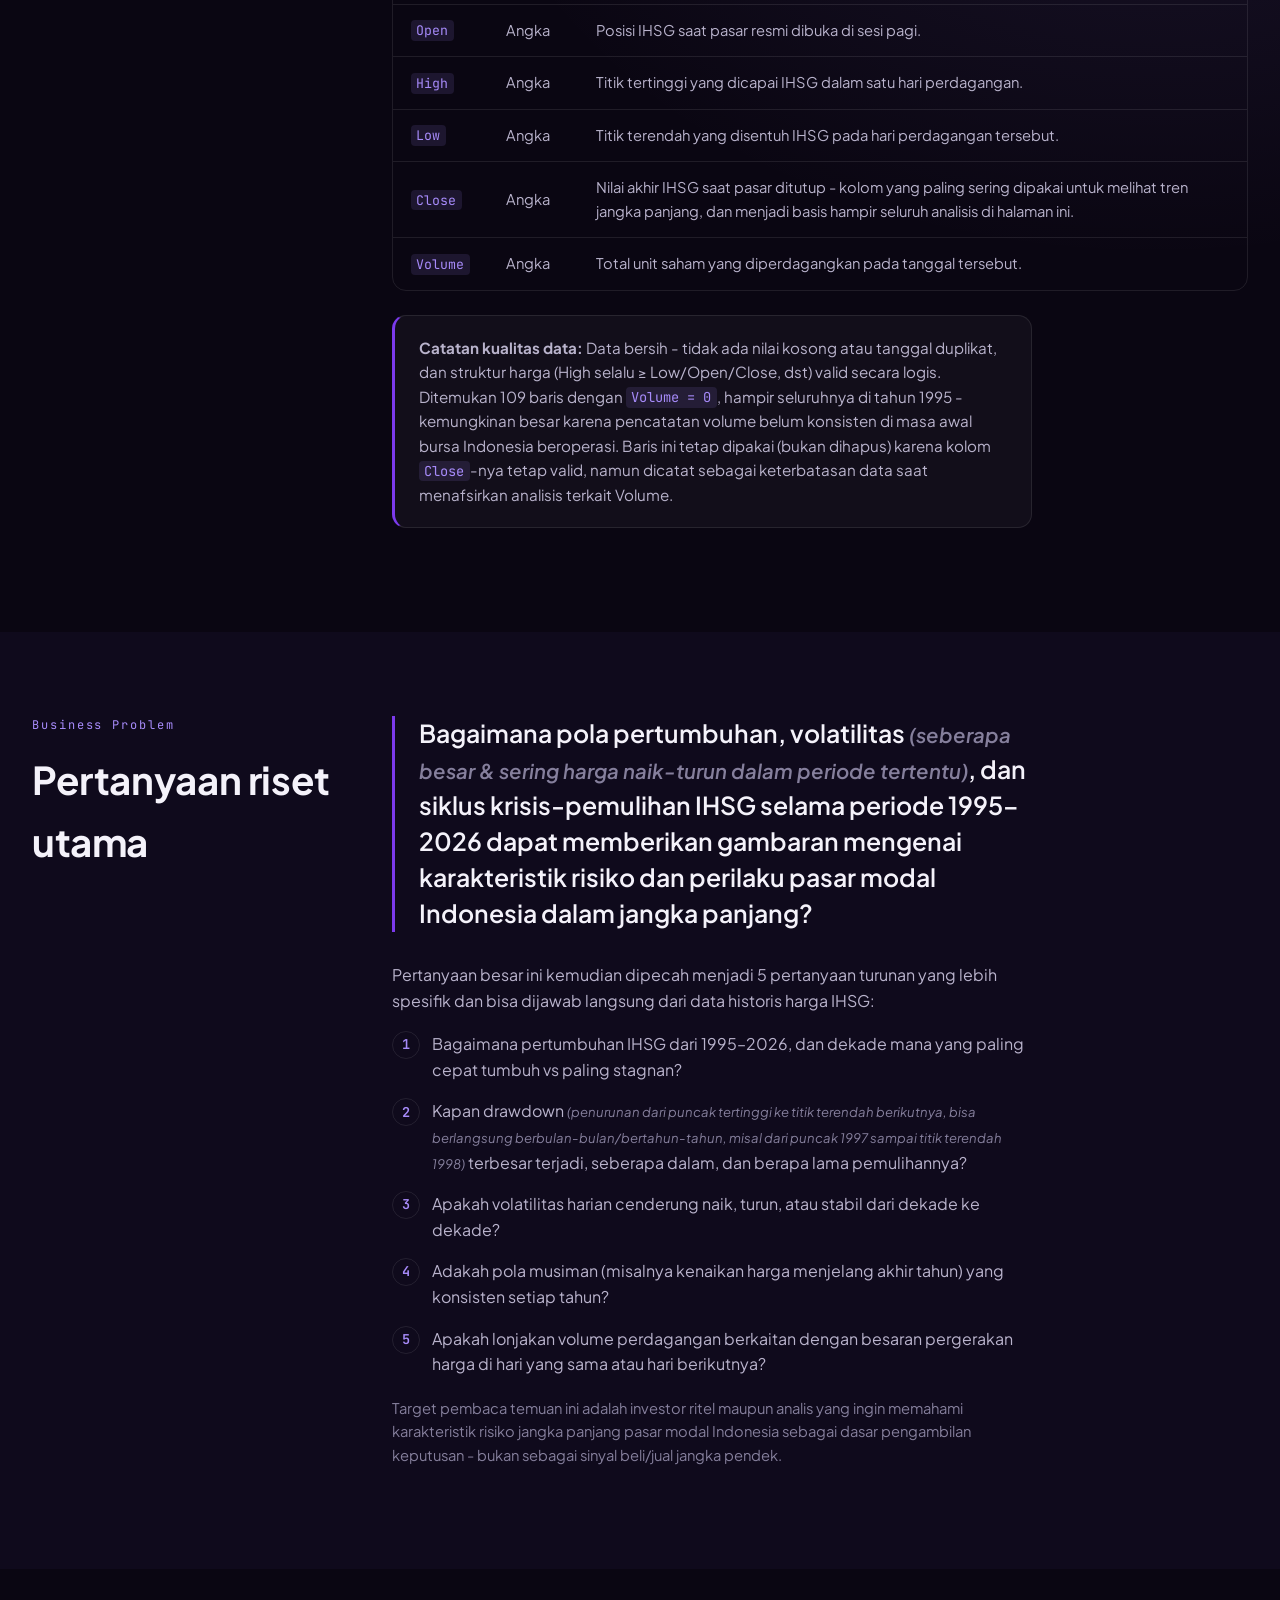
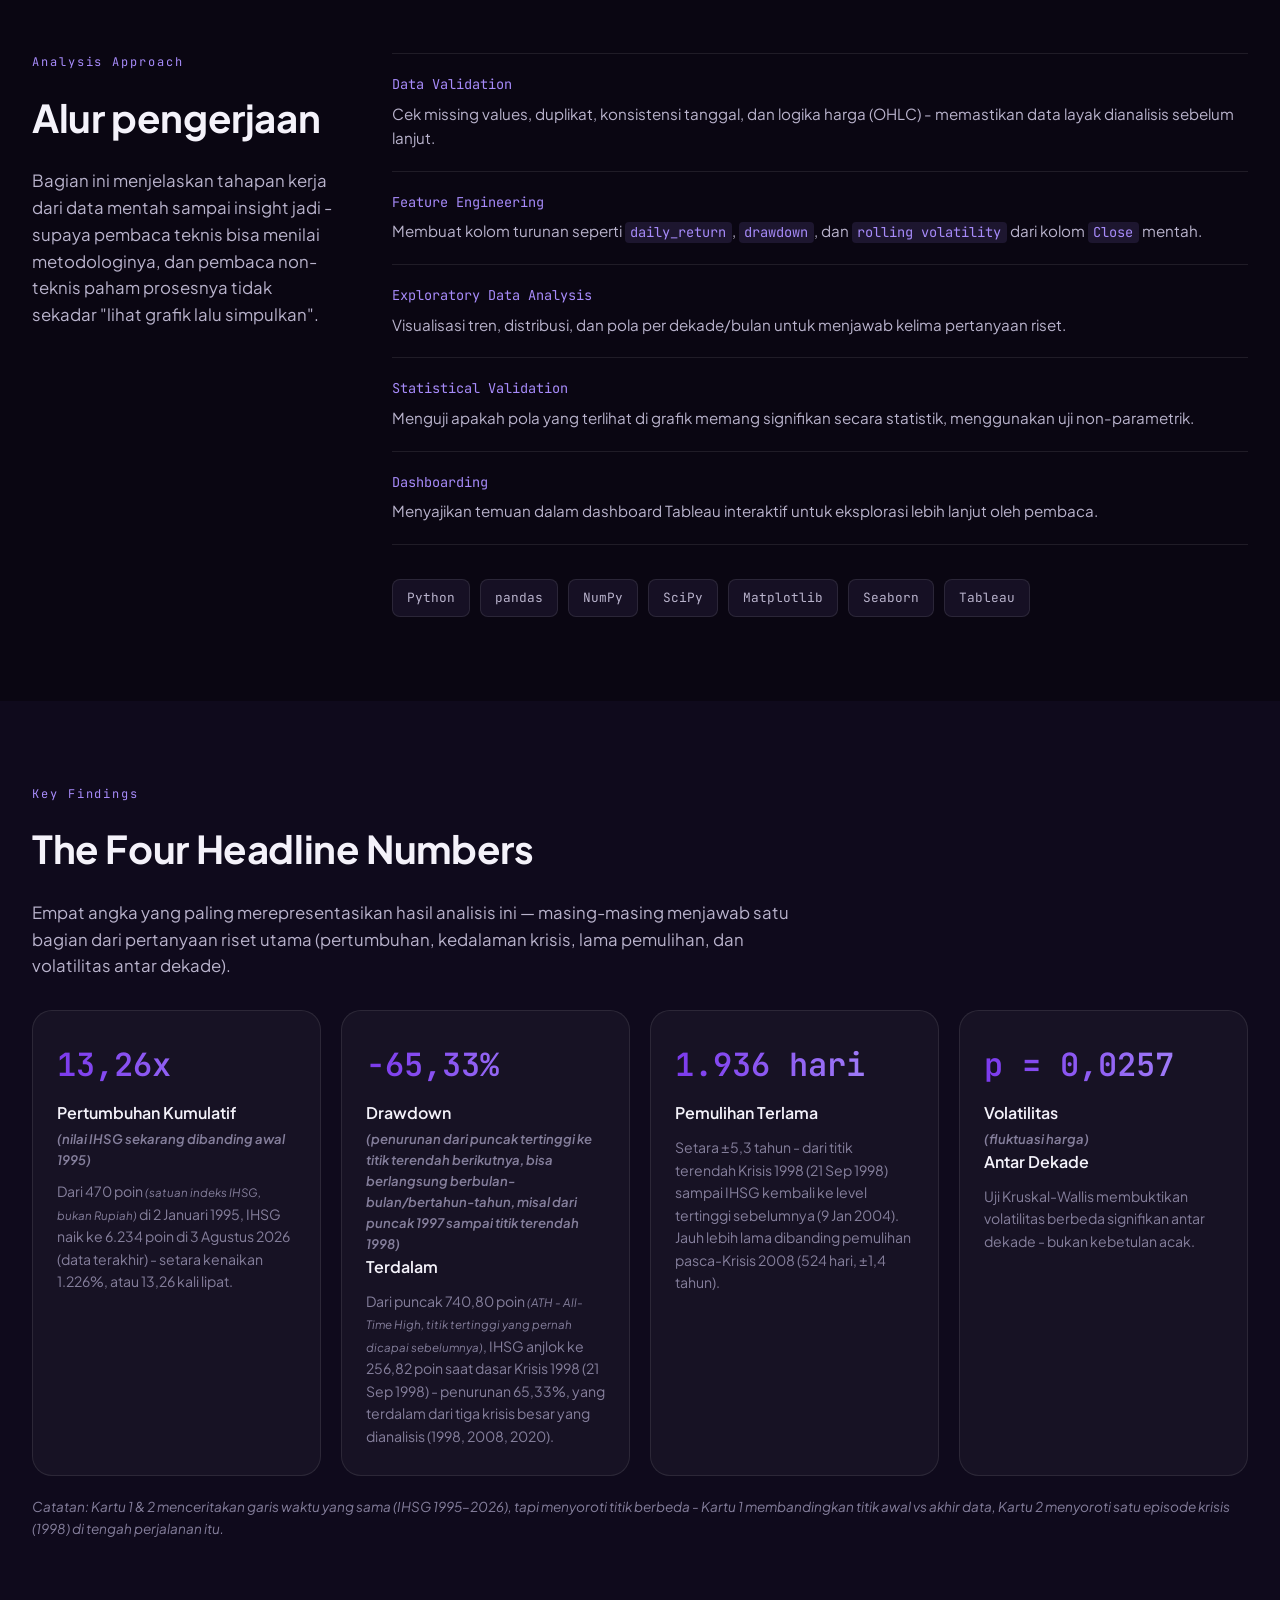
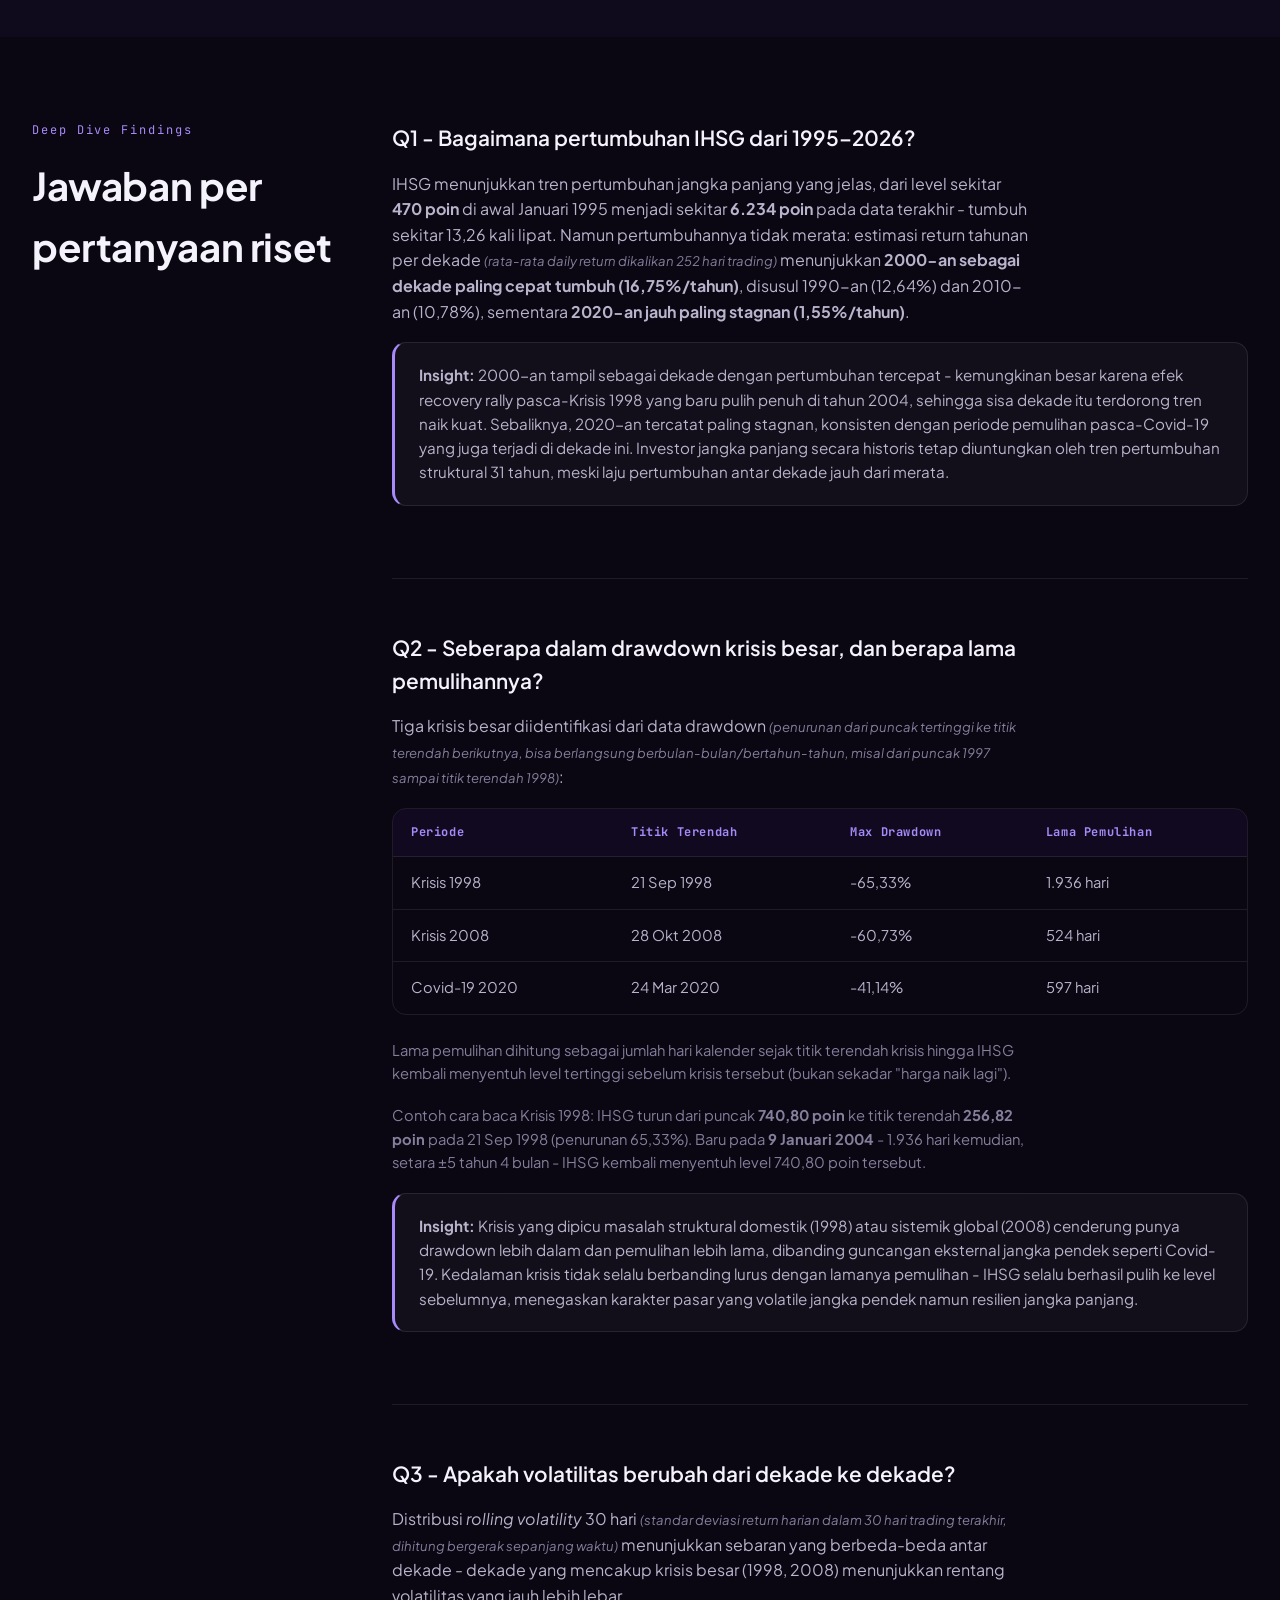
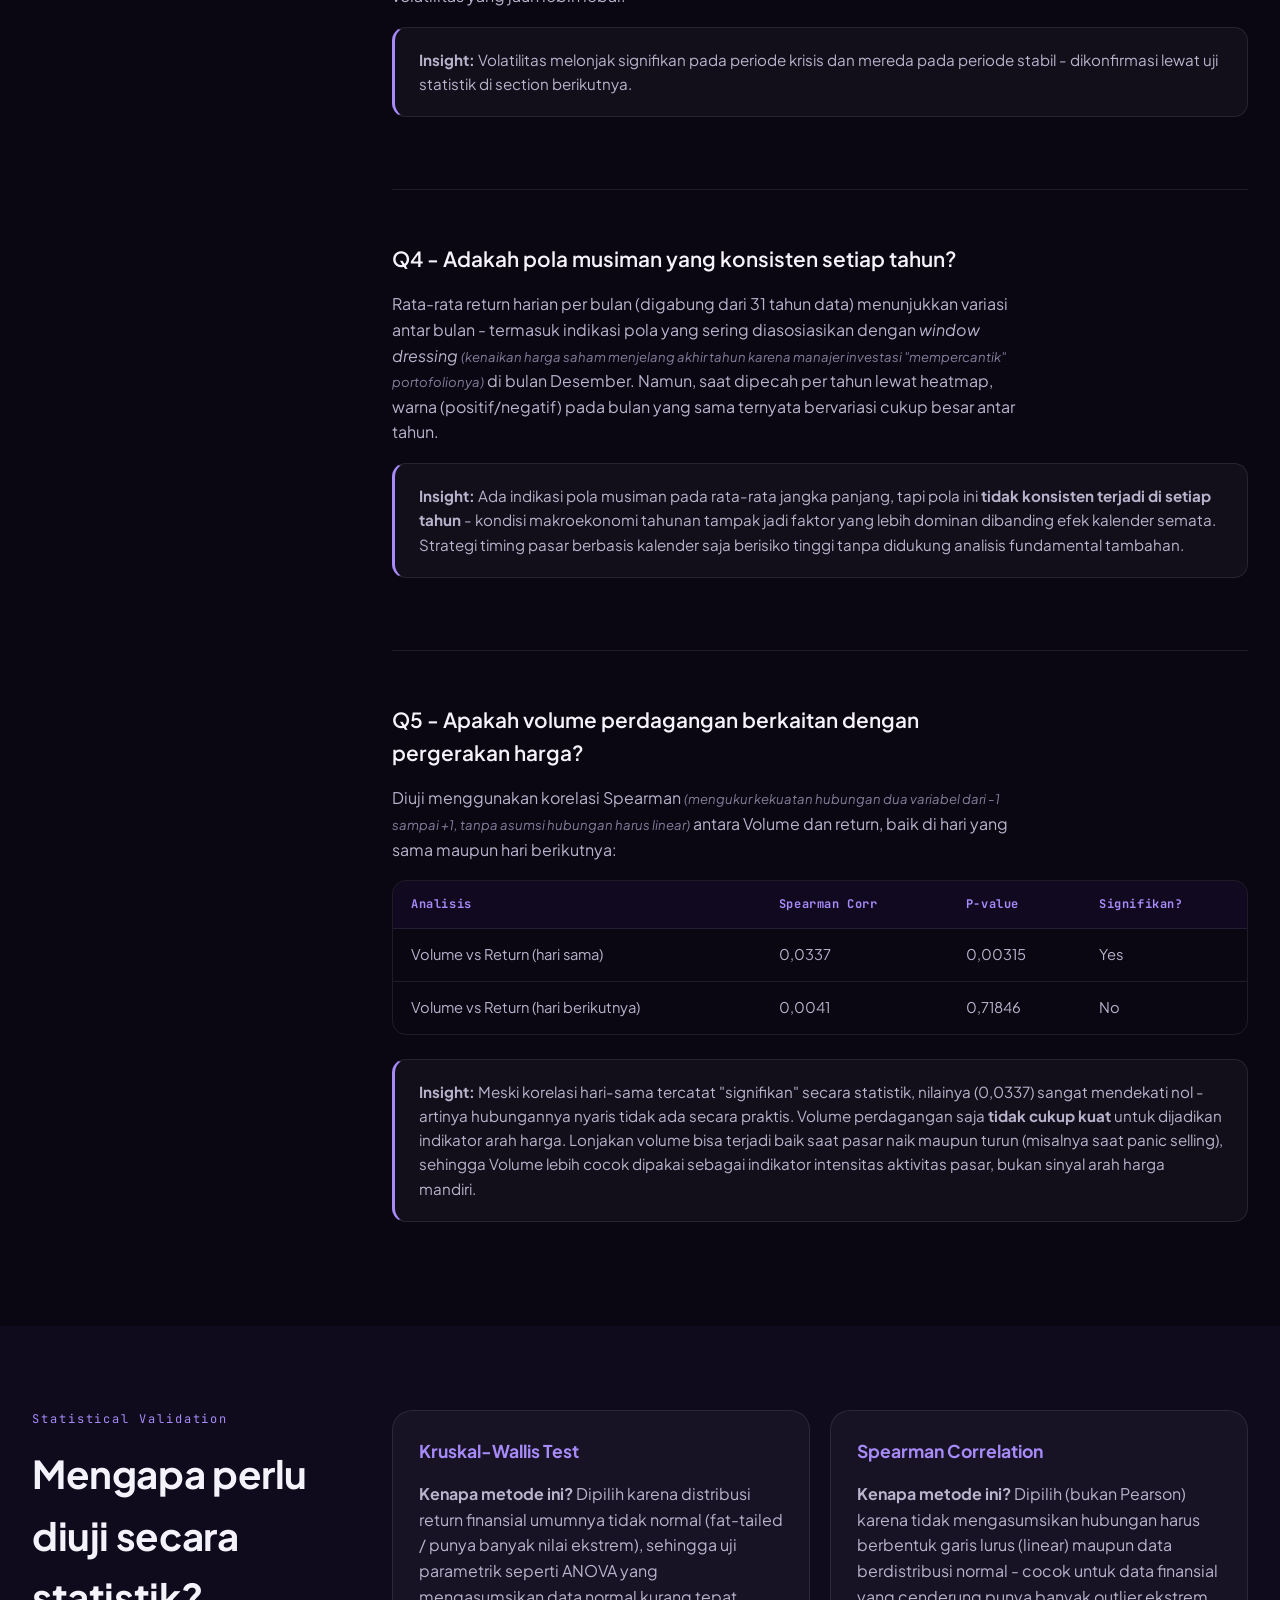
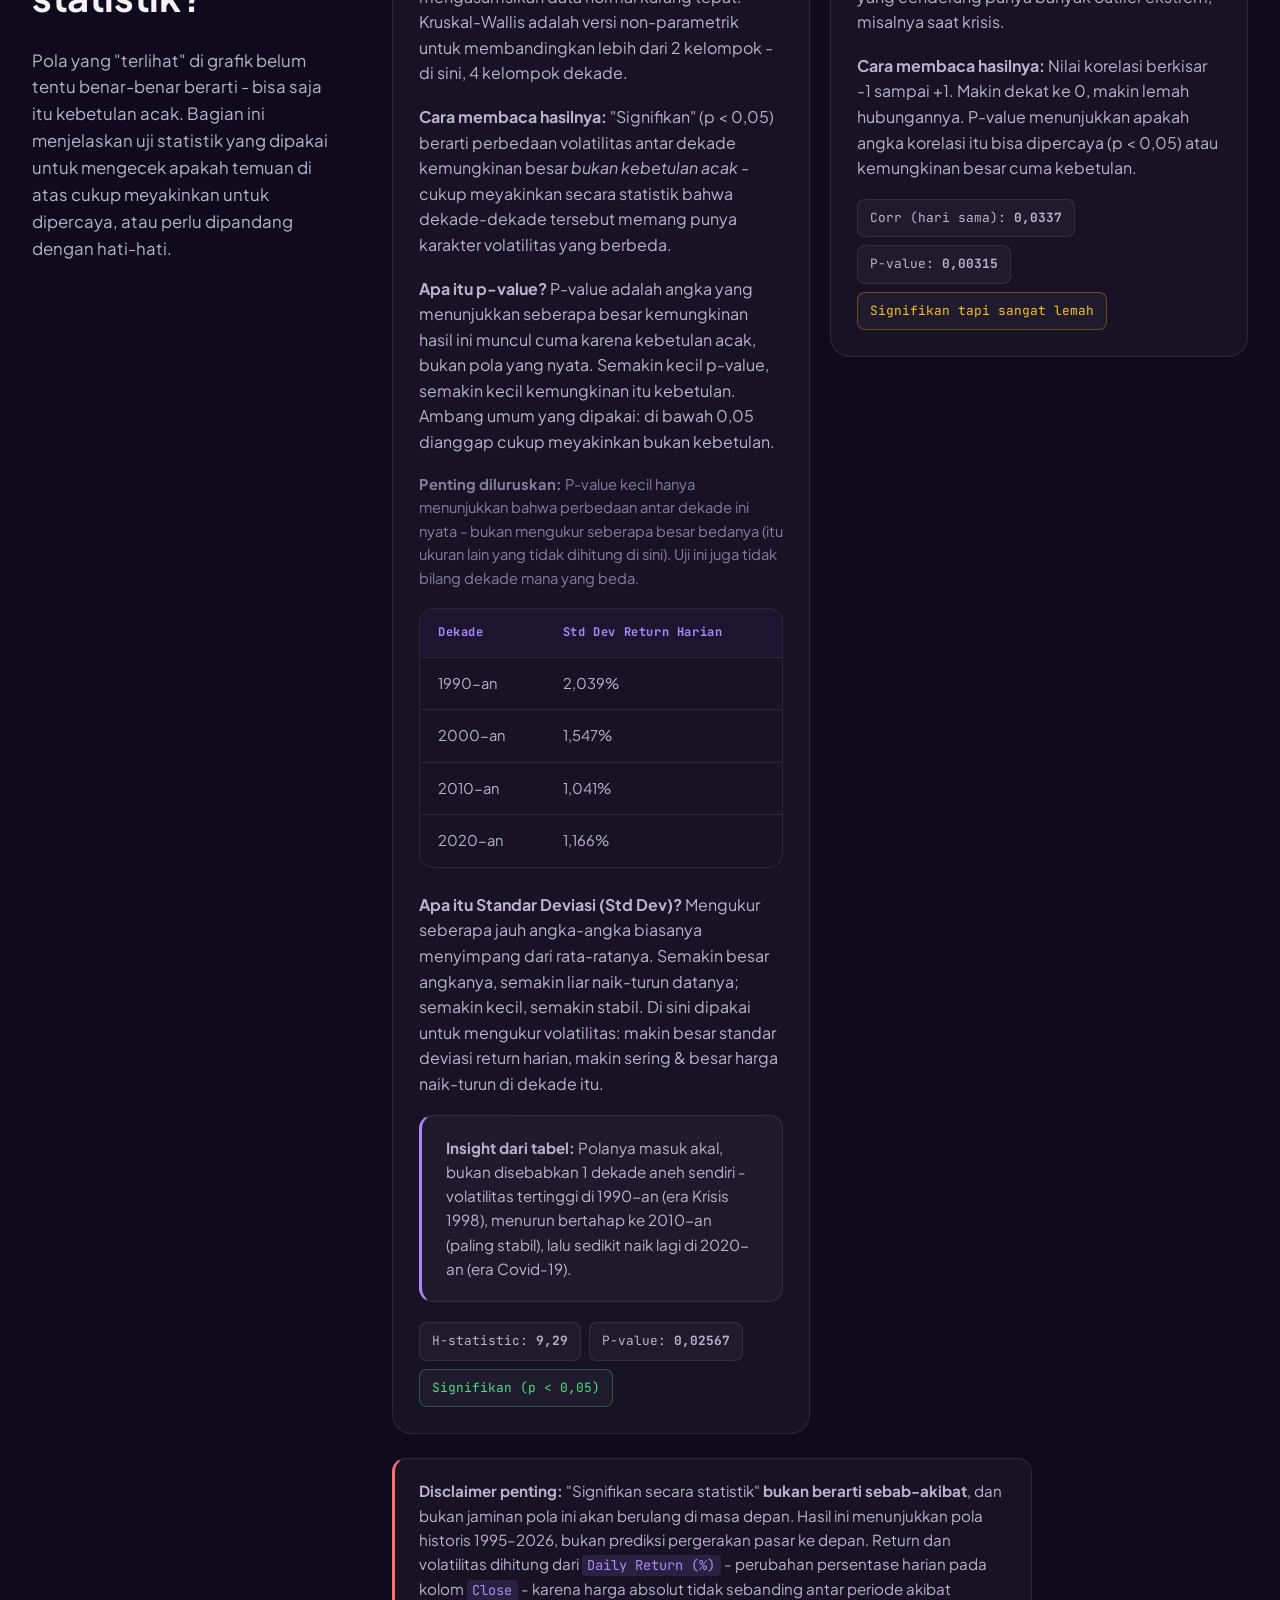
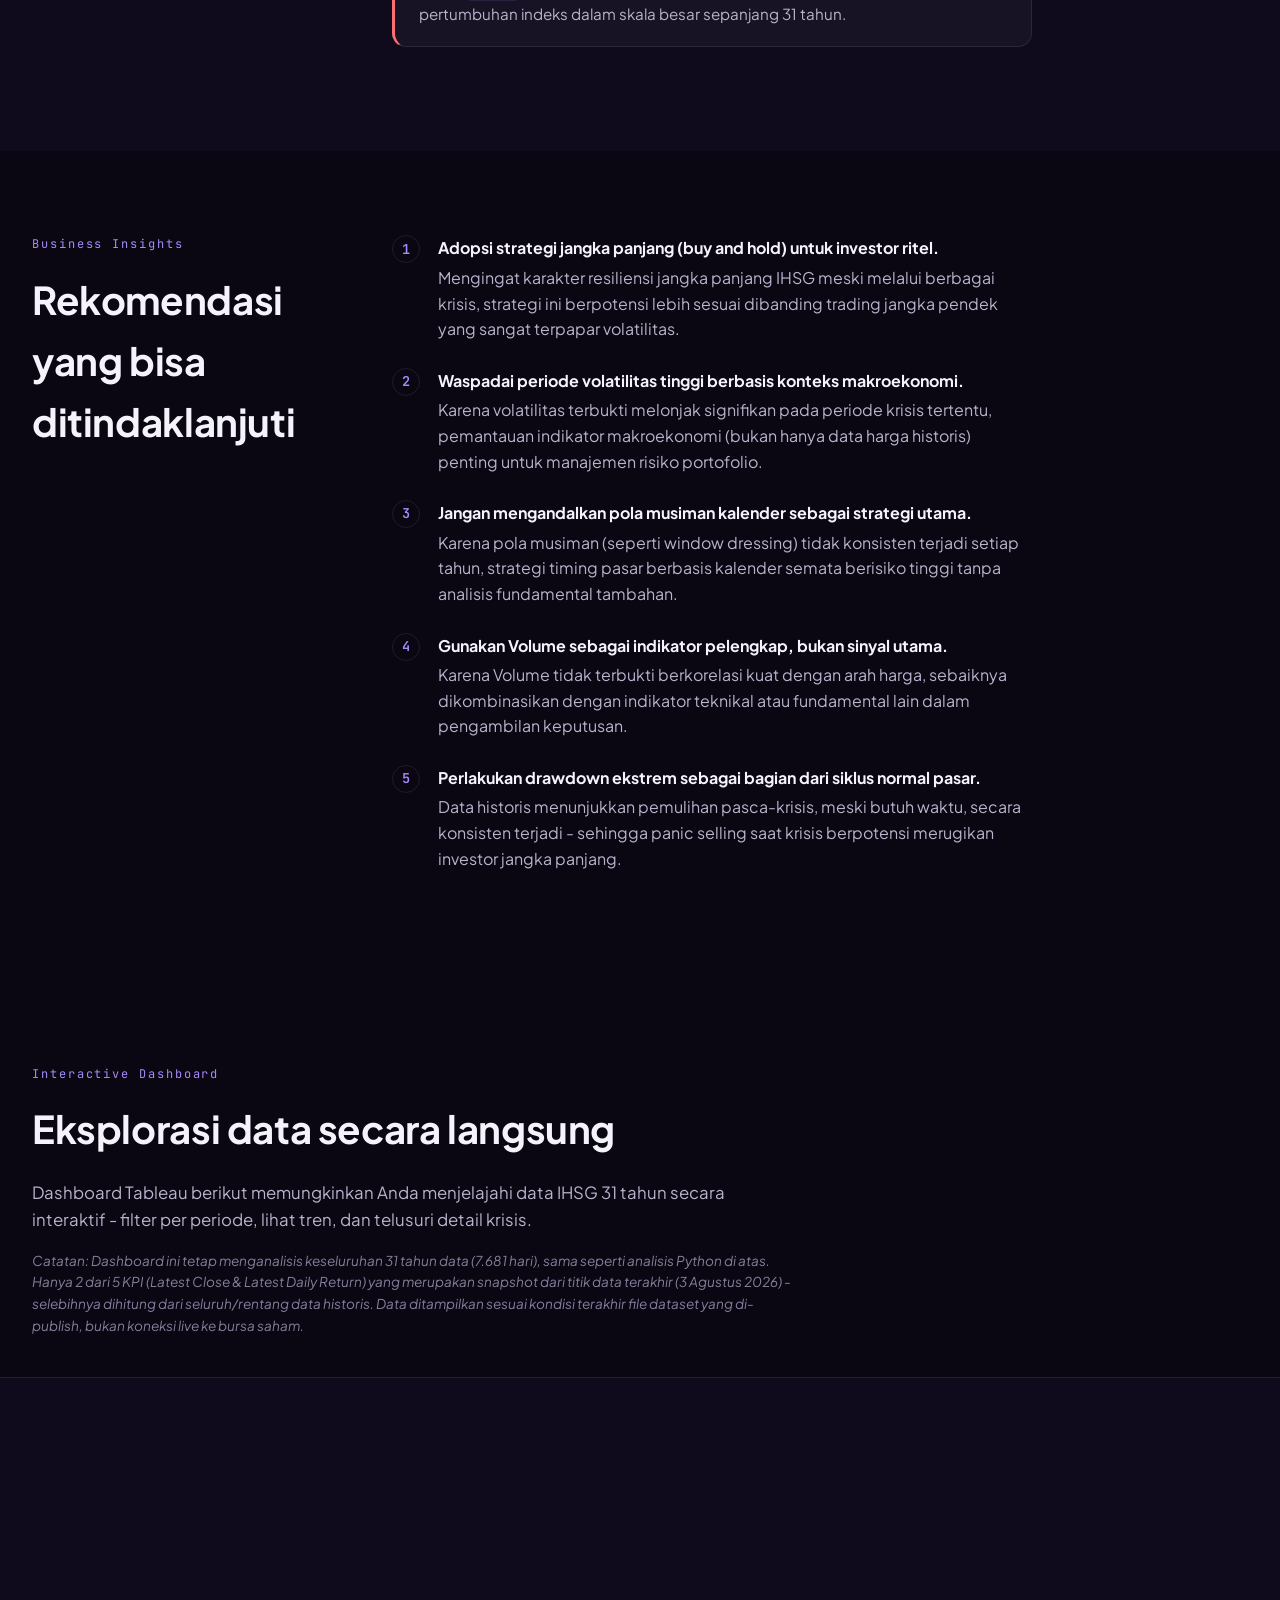
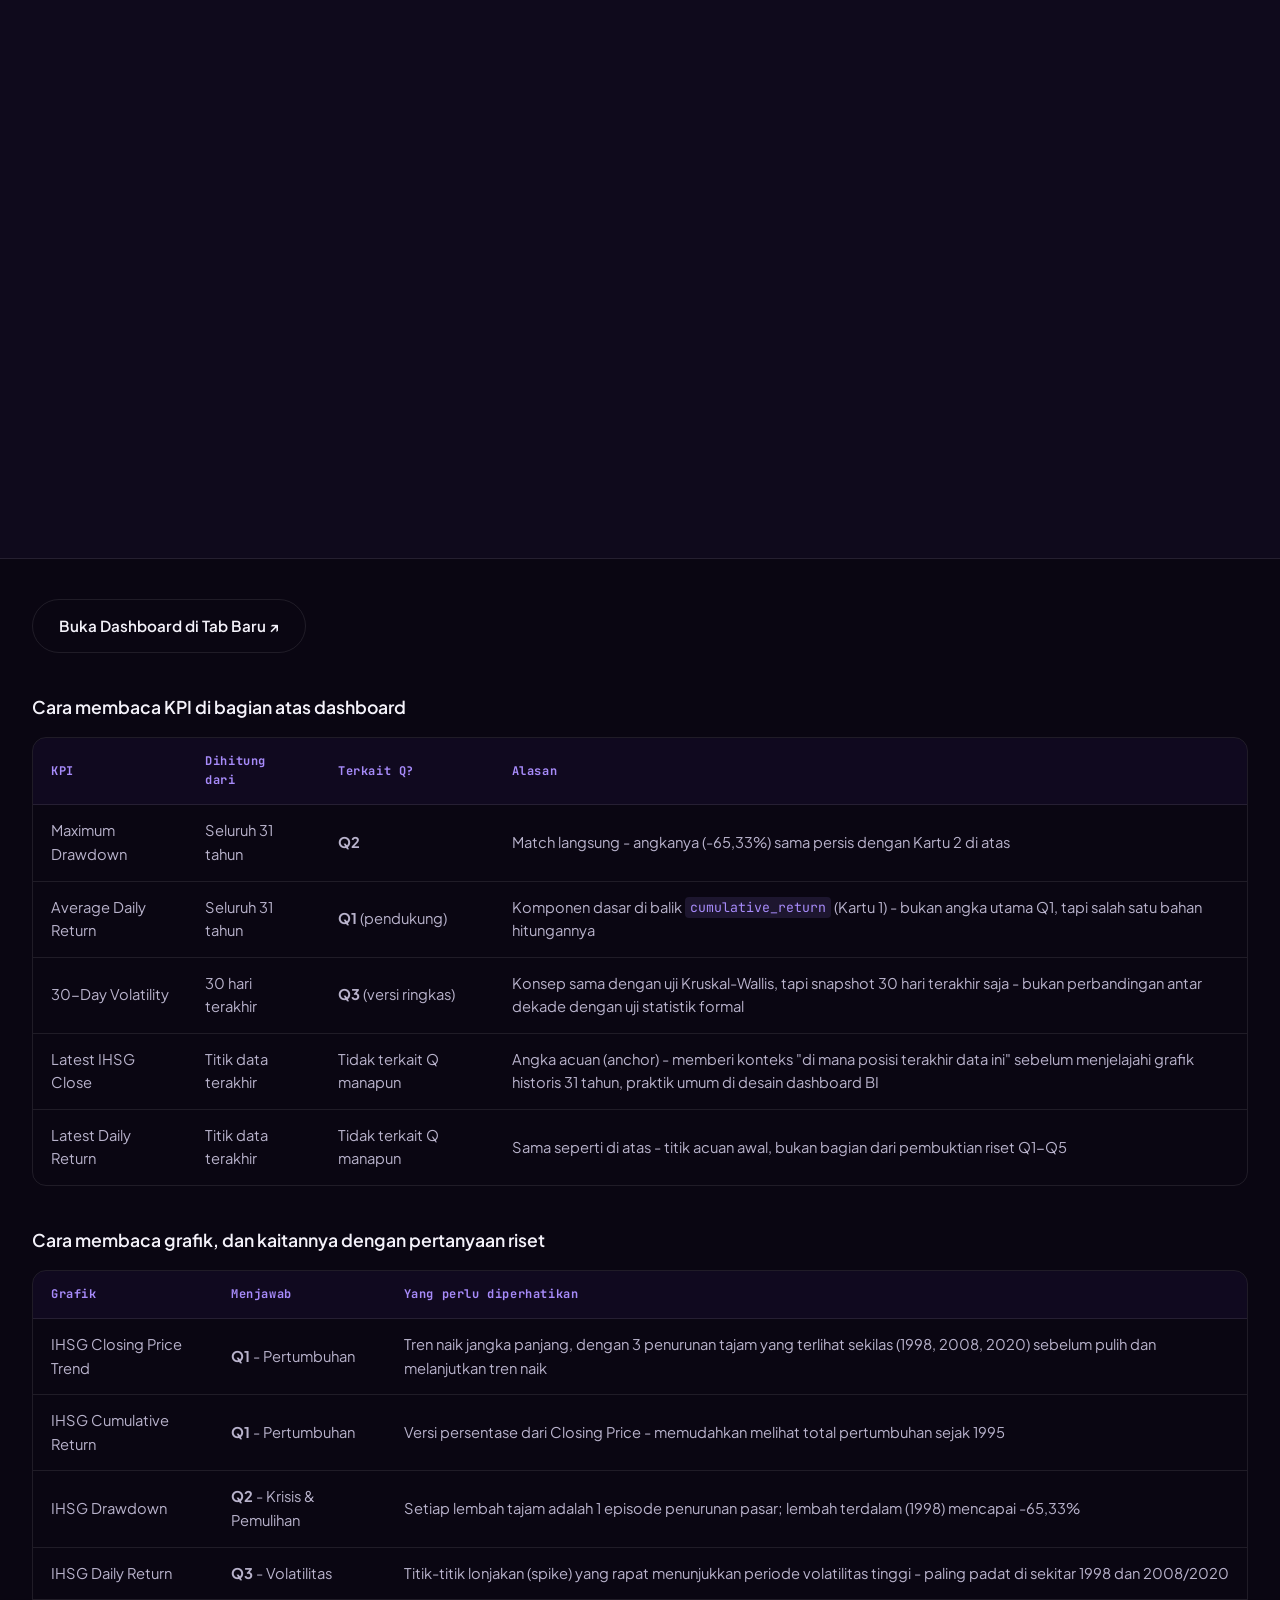
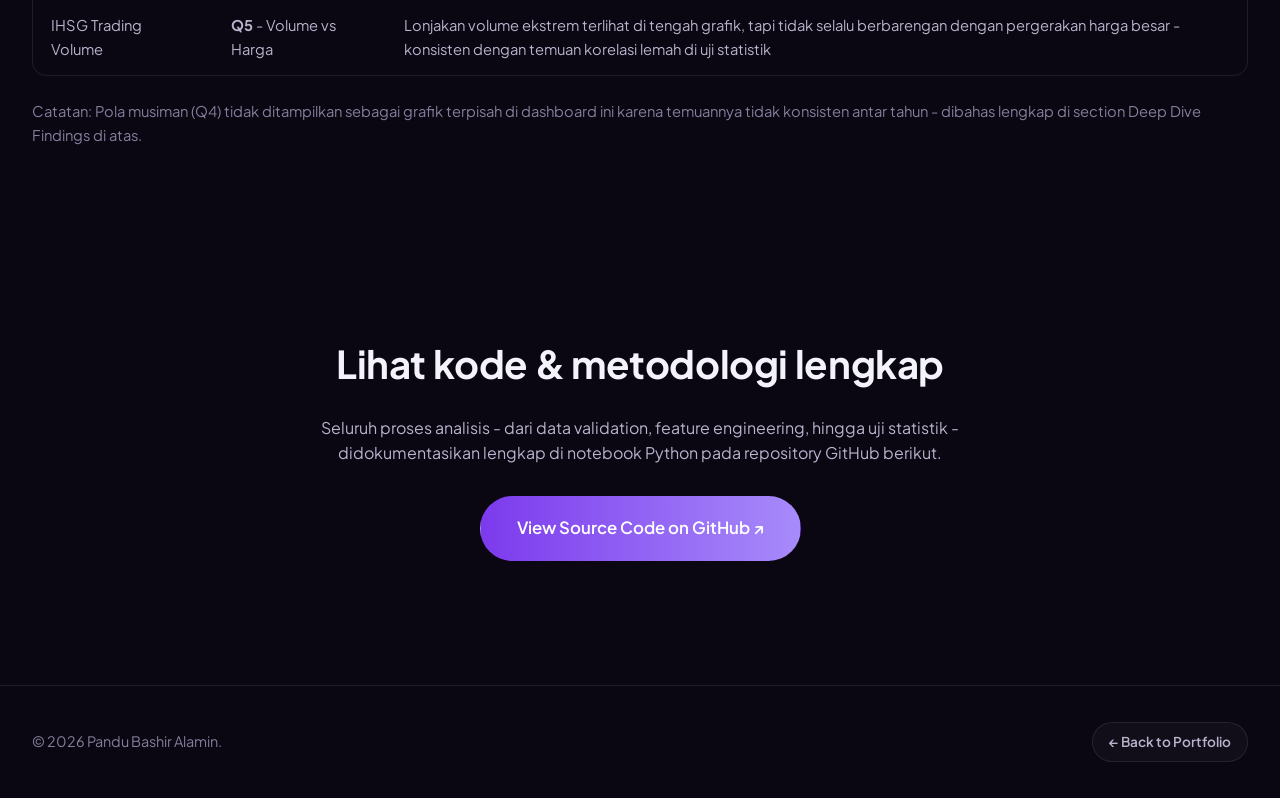
==== commit 9276dcf2: "update html" ====
--- a/index.html
+++ b/index.html
@@ -426,6 +426,7 @@
  <p class="section-eyebrow">Interactive Dashboard</p>
  <h2 class="section-title">Eksplorasi data secara langsung</h2>
  <p class="section-lead">Dashboard Tableau berikut memungkinkan Anda menjelajahi data IHSG 31 tahun secara interaktif - filter per periode, lihat tren, dan telusuri detail krisis.</p>
+ <p class="section-lead dashboard-note">Catatan: Dashboard ini tetap menganalisis keseluruhan 31 tahun data (7.681 hari), sama seperti analisis Python di atas. Hanya 2 dari 5 KPI (Latest Close &amp; Latest Daily Return) yang merupakan snapshot dari titik data terakhir (3 Agustus 2026) - selebihnya dihitung dari seluruh/rentang data historis. Data ditampilkan sesuai kondisi terakhir file dataset yang di-publish, bukan koneksi live ke bursa saham.</p>
  </div>
  <div class="dashboard-embed">
  <iframe
@@ -436,6 +437,39 @@
  </div>
  <div class="container">
  <a href="https://public.tableau.com/app/profile/pandu.bashir/viz/IHSG_Data_Management_Dashboard/IHSGMarketOverview?publish=yes" target="_blank" rel="noopener" class="btn btn--outline">Buka Dashboard di Tab Baru ↗</a>
+
+ <h3 class="dashboard-subheading">Cara membaca KPI di bagian atas dashboard</h3>
+ <div class="table-wrap">
+ <table class="data-table">
+ <thead>
+ <tr><th>KPI</th><th>Dihitung dari</th><th>Terkait Q?</th><th>Alasan</th></tr>
+ </thead>
+ <tbody>
+ <tr><td>Maximum Drawdown</td><td>Seluruh 31 tahun</td><td><strong>Q2</strong></td><td>Match langsung - angkanya (-65,33%) sama persis dengan Kartu 2 di atas</td></tr>
+ <tr><td>Average Daily Return</td><td>Seluruh 31 tahun</td><td><strong>Q1</strong> (pendukung)</td><td>Komponen dasar di balik <code>cumulative_return</code> (Kartu 1) - bukan angka utama Q1, tapi salah satu bahan hitungannya</td></tr>
+ <tr><td>30-Day Volatility</td><td>30 hari terakhir</td><td><strong>Q3</strong> (versi ringkas)</td><td>Konsep sama dengan uji Kruskal-Wallis, tapi snapshot 30 hari terakhir saja - bukan perbandingan antar dekade dengan uji statistik formal</td></tr>
+ <tr><td>Latest IHSG Close</td><td>Titik data terakhir</td><td>Tidak terkait Q manapun</td><td>Angka acuan (anchor) - memberi konteks "di mana posisi terakhir data ini" sebelum menjelajahi grafik historis 31 tahun, praktik umum di desain dashboard BI</td></tr>
+ <tr><td>Latest Daily Return</td><td>Titik data terakhir</td><td>Tidak terkait Q manapun</td><td>Sama seperti di atas - titik acuan awal, bukan bagian dari pembuktian riset Q1-Q5</td></tr>
+ </tbody>
+ </table>
+ </div>
+
+ <h3 class="dashboard-subheading">Cara membaca grafik, dan kaitannya dengan pertanyaan riset</h3>
+ <div class="table-wrap">
+ <table class="data-table">
+ <thead>
+ <tr><th>Grafik</th><th>Menjawab</th><th>Yang perlu diperhatikan</th></tr>
+ </thead>
+ <tbody>
+ <tr><td>IHSG Closing Price Trend</td><td><strong>Q1</strong> - Pertumbuhan</td><td>Tren naik jangka panjang, dengan 3 penurunan tajam yang terlihat sekilas (1998, 2008, 2020) sebelum pulih dan melanjutkan tren naik</td></tr>
+ <tr><td>IHSG Cumulative Return</td><td><strong>Q1</strong> - Pertumbuhan</td><td>Versi persentase dari Closing Price - memudahkan melihat total pertumbuhan sejak 1995</td></tr>
+ <tr><td>IHSG Drawdown</td><td><strong>Q2</strong> - Krisis &amp; Pemulihan</td><td>Setiap lembah tajam adalah 1 episode penurunan pasar; lembah terdalam (1998) mencapai -65,33%</td></tr>
+ <tr><td>IHSG Daily Return</td><td><strong>Q3</strong> - Volatilitas</td><td>Titik-titik lonjakan (spike) yang rapat menunjukkan periode volatilitas tinggi - paling padat di sekitar 1998 dan 2008/2020</td></tr>
+ <tr><td>IHSG Trading Volume</td><td><strong>Q5</strong> - Volume vs Harga</td><td>Lonjakan volume ekstrem terlihat di tengah grafik, tapi tidak selalu berbarengan dengan pergerakan harga besar - konsisten dengan temuan korelasi lemah di uji statistik</td></tr>
+ </tbody>
+ </table>
+ </div>
+ <p class="body-text muted">Catatan: Pola musiman (Q4) tidak ditampilkan sebagai grafik terpisah di dashboard ini karena temuannya tidak konsisten antar tahun - dibahas lengkap di section Deep Dive Findings di atas.</p>
  </div>
  </section>
 
--- a/style.css
+++ b/style.css
@@ -249,6 +249,16 @@
   opacity: 0.75;
   margin-top: 2px;
 }
+.hero__source {
+  margin: 18px 4px 0;
+  font-size: 0.78rem;
+  color: var(--text-muted);
+}
+.hero__source a {
+  color: var(--violet-2);
+  text-decoration: underline;
+  text-underline-offset: 2px;
+}
 
 /* ============ SPLIT LAYOUT (label + content, fills width) ============ */
 .split {
@@ -575,7 +585,20 @@
   padding-top: 84px;
   padding-bottom: 84px;
 }
-.section--dashboard .section-lead { margin-bottom: 40px; }
+.section--dashboard .section-lead { margin-bottom: 16px; }
+.dashboard-note {
+  font-size: 0.85rem;
+  color: var(--text-muted);
+  font-style: italic;
+  margin-bottom: 40px !important;
+}
+.dashboard-subheading {
+  font-family: var(--font-display);
+  font-weight: 600;
+  font-size: 1.1rem;
+  margin: 40px 0 16px;
+  color: var(--text-primary);
+}
 .dashboard-embed {
   width: 100vw;
   position: relative;
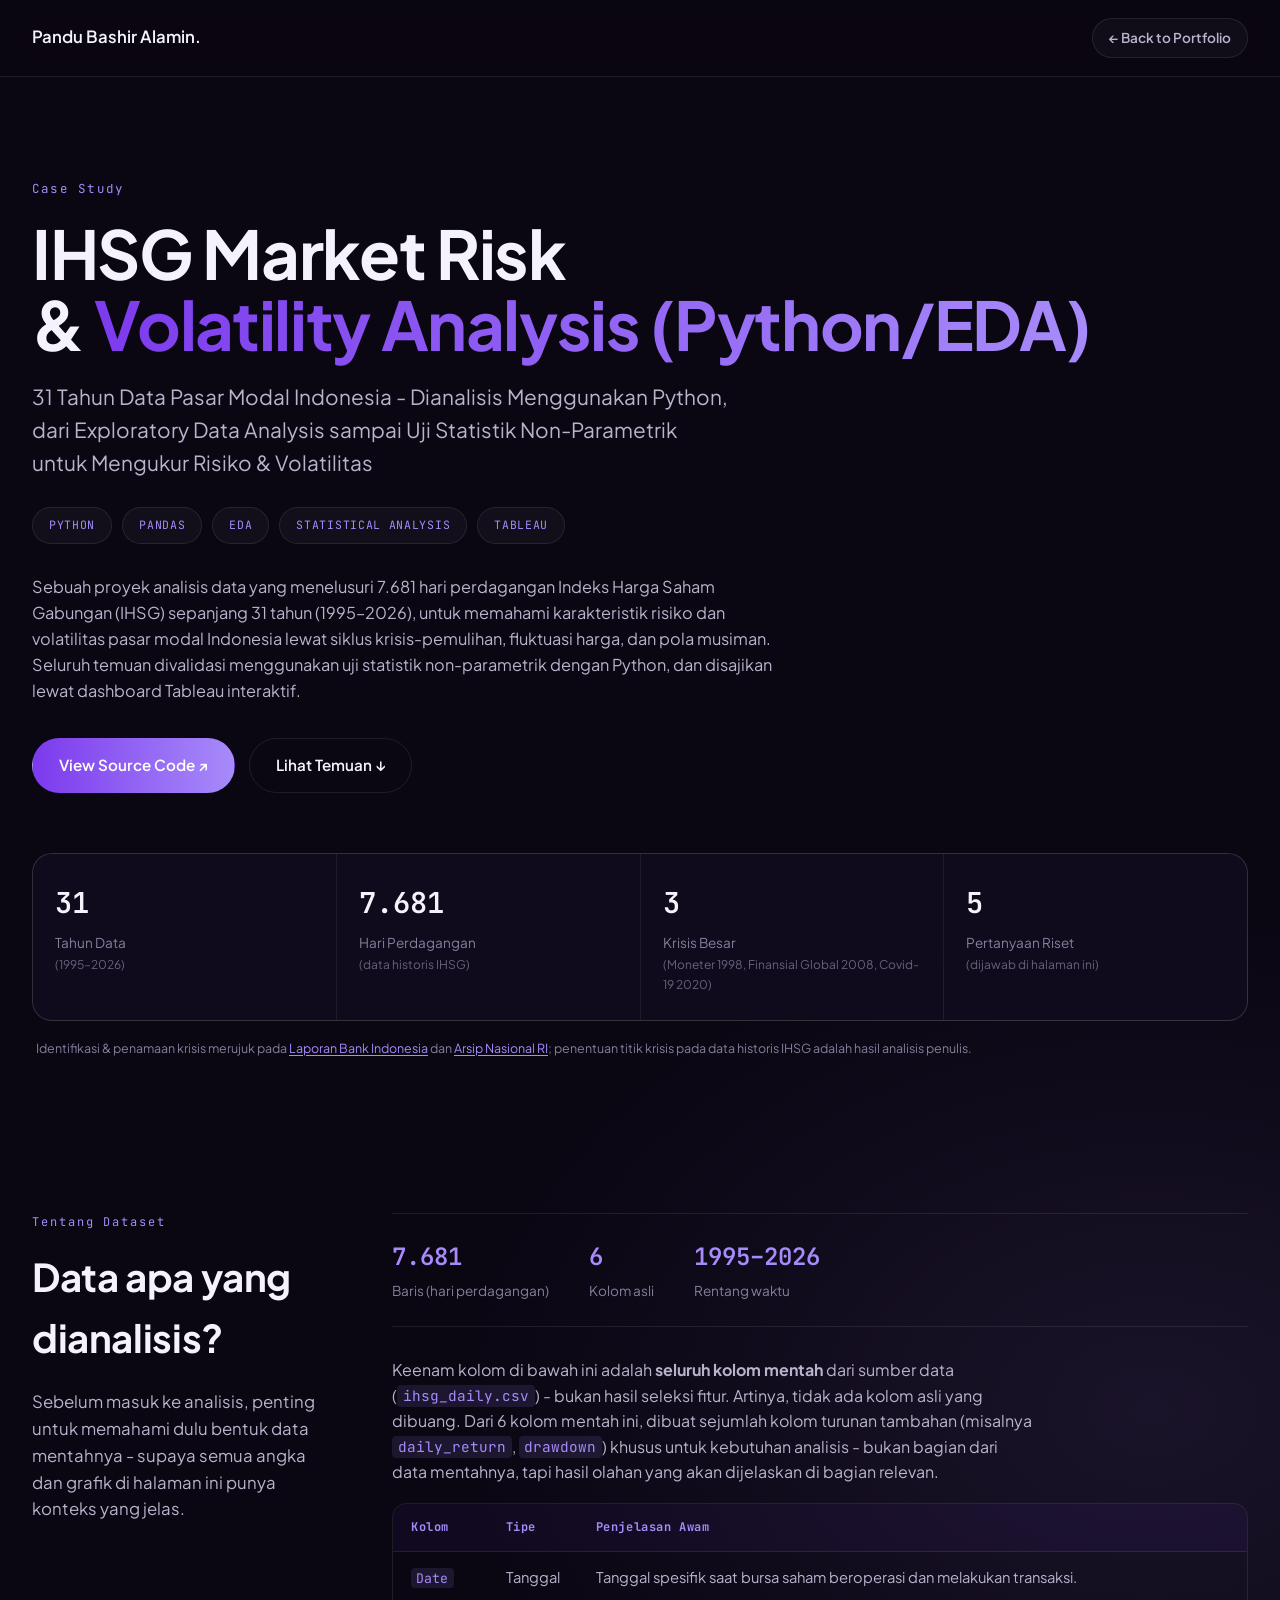
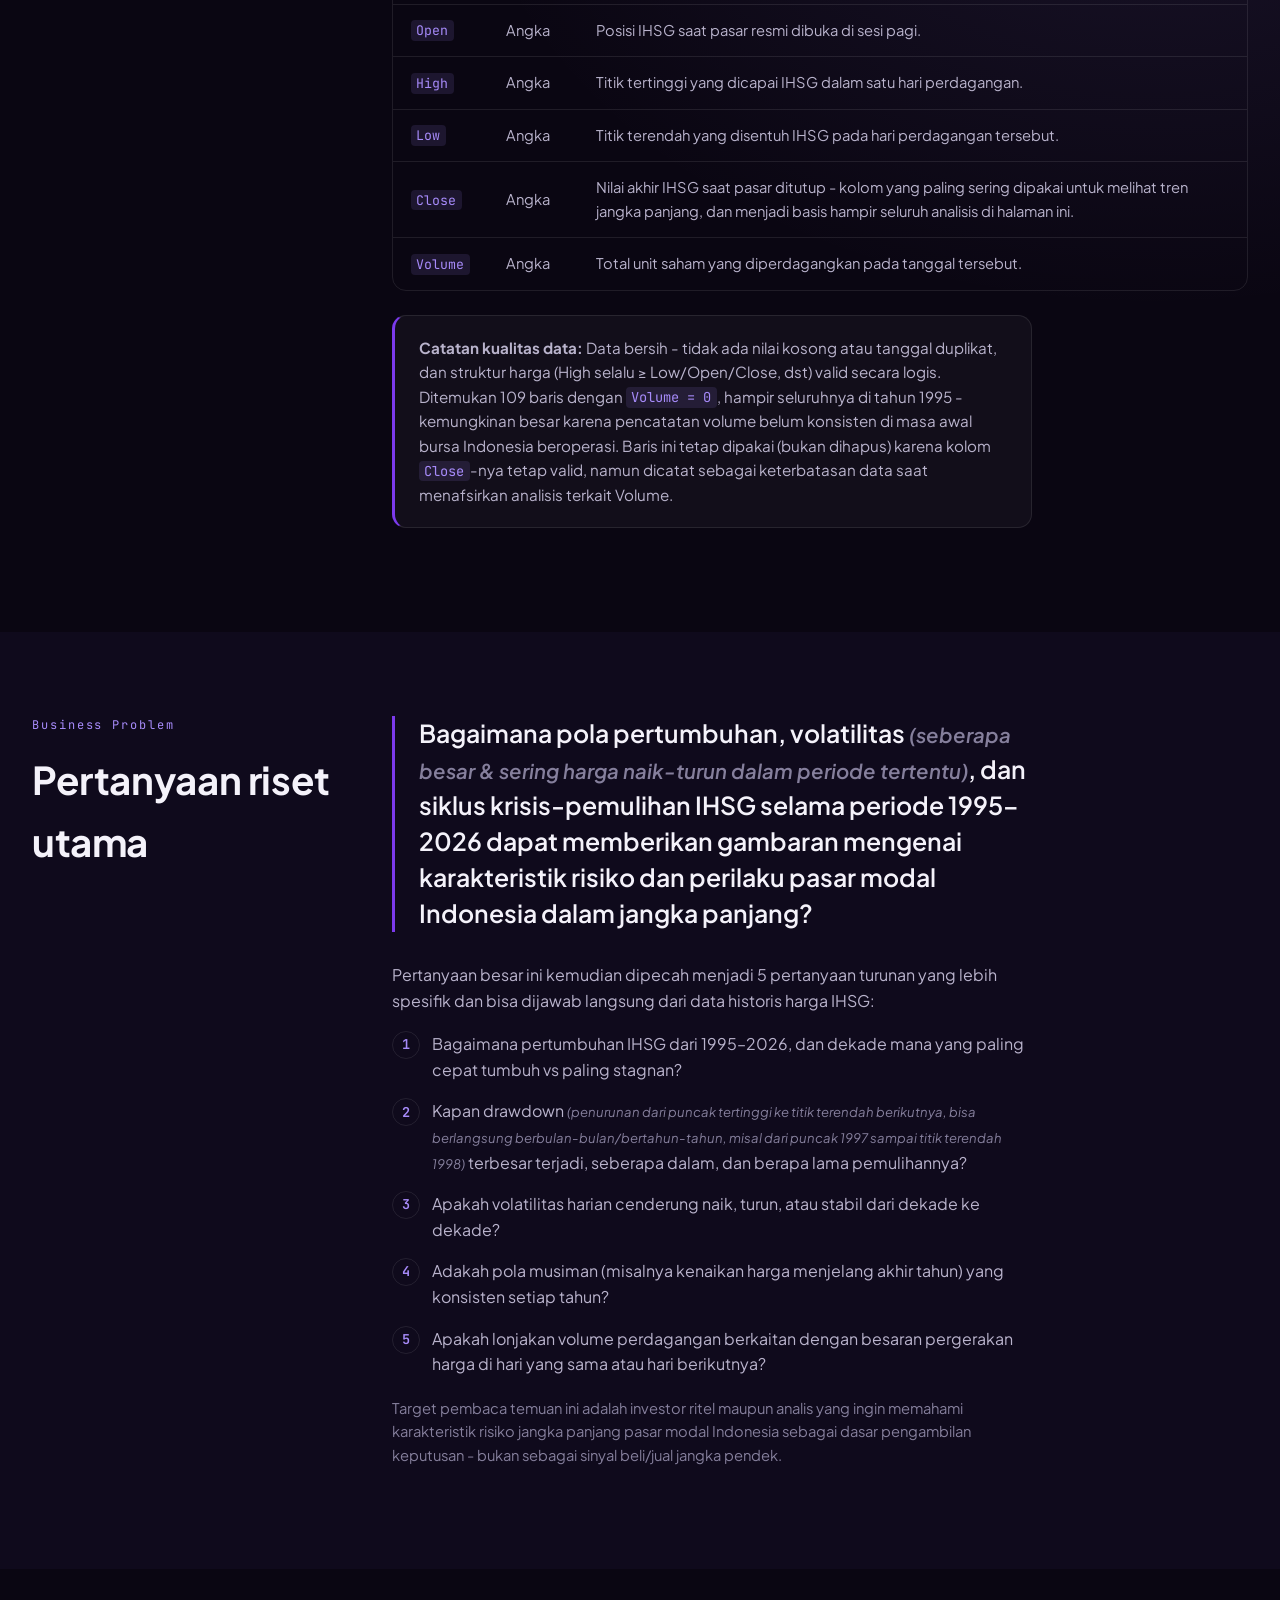
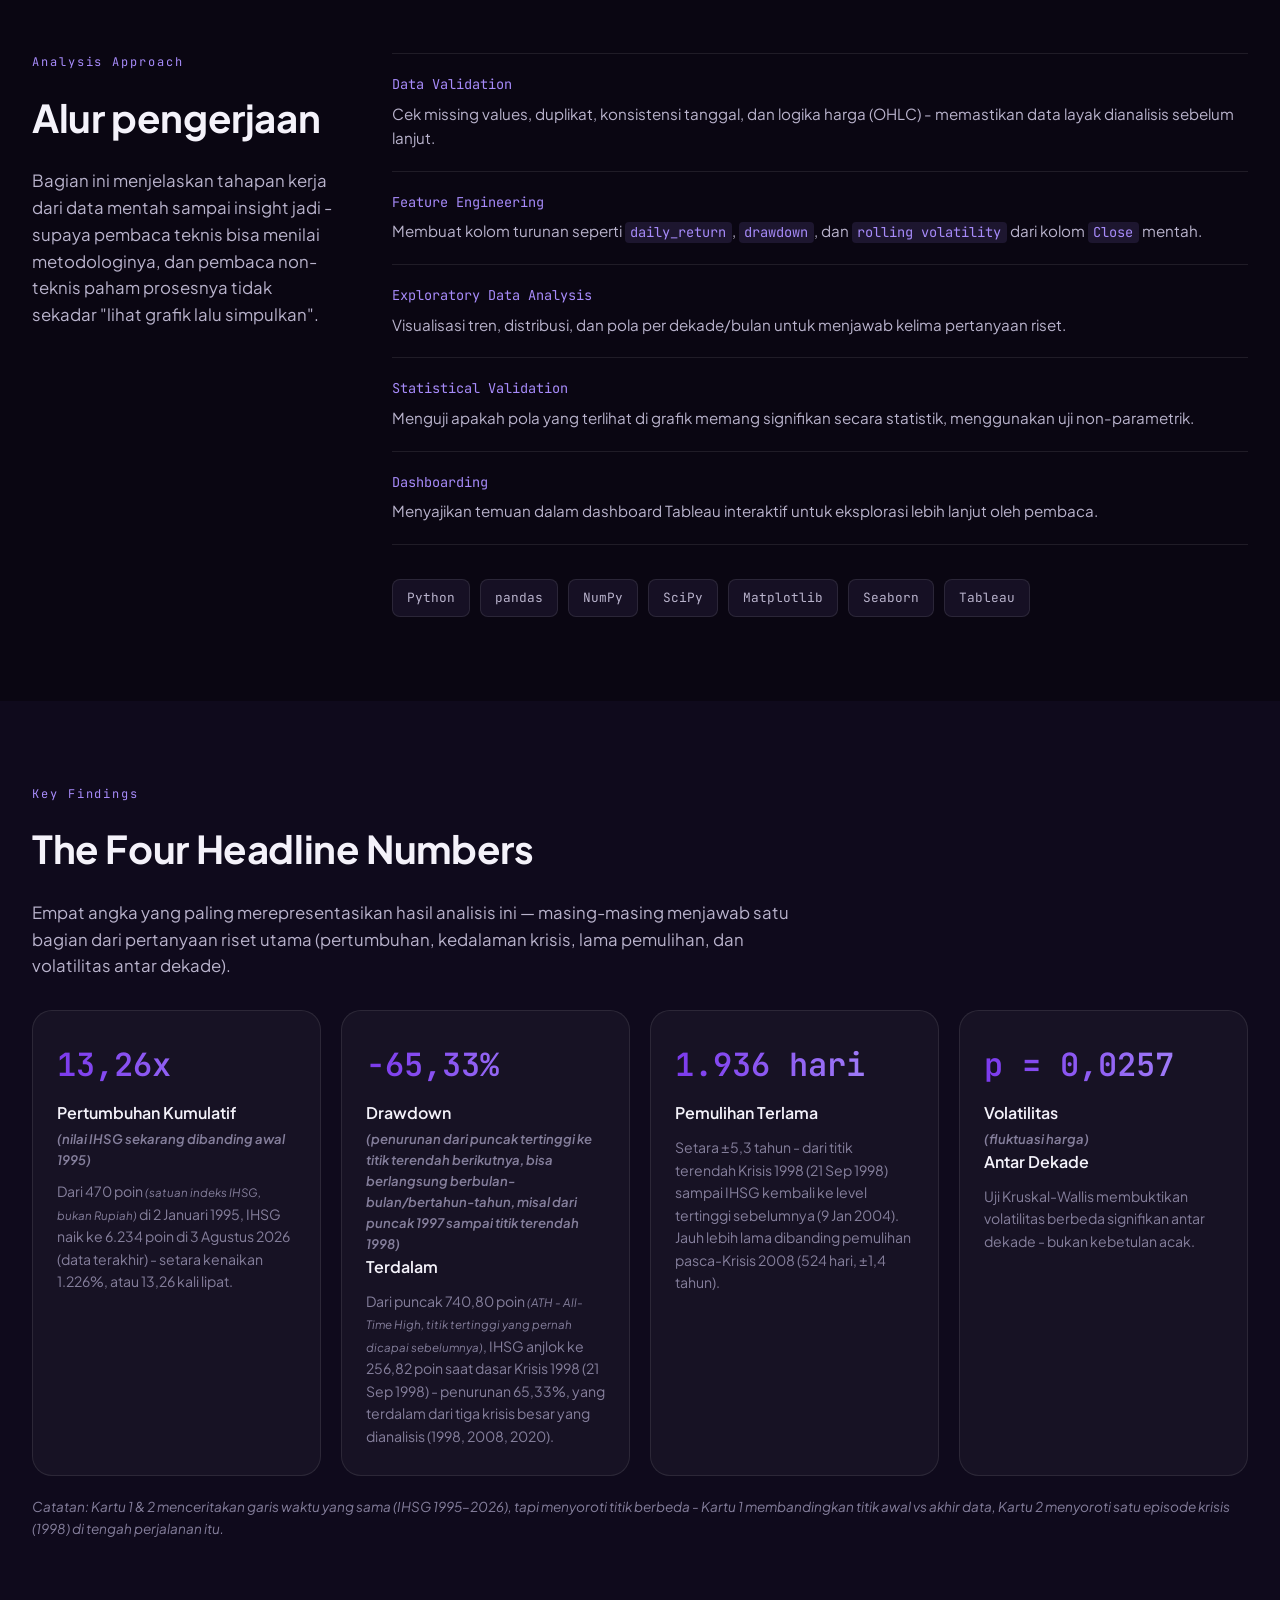
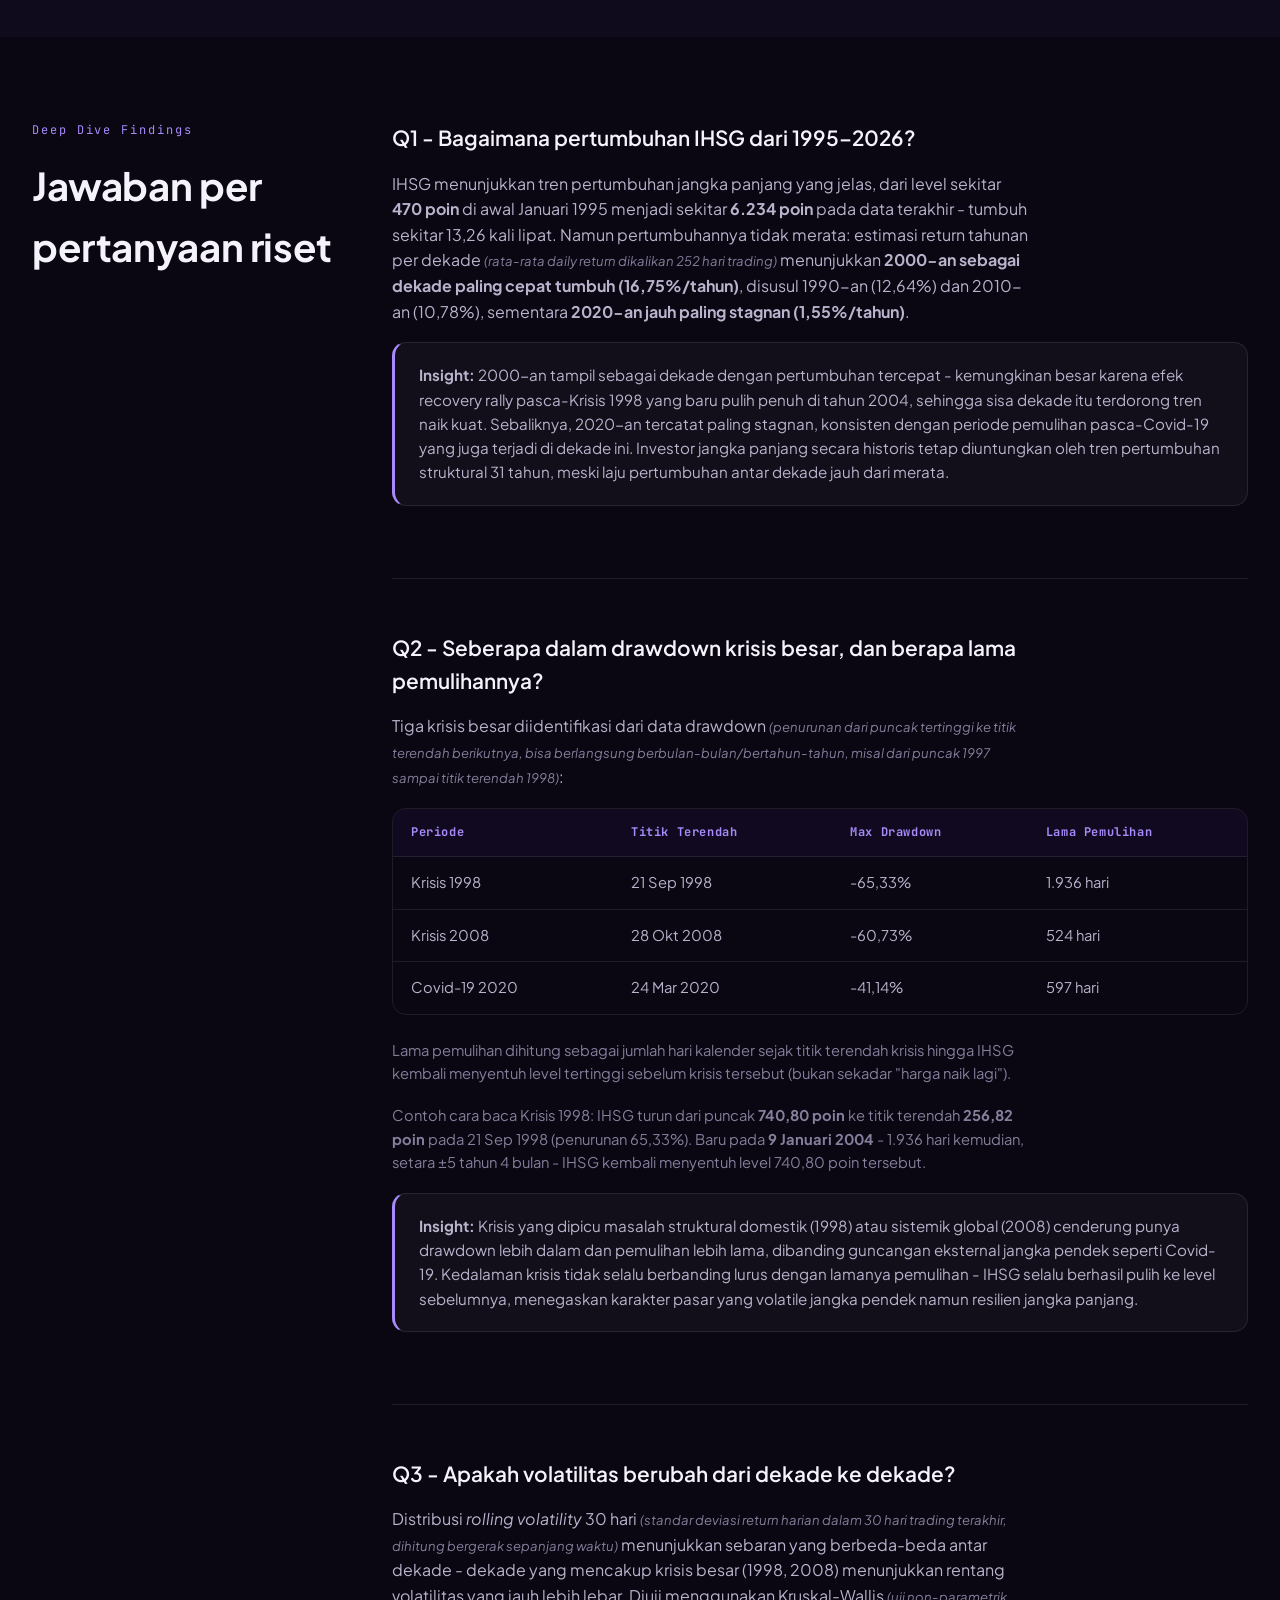
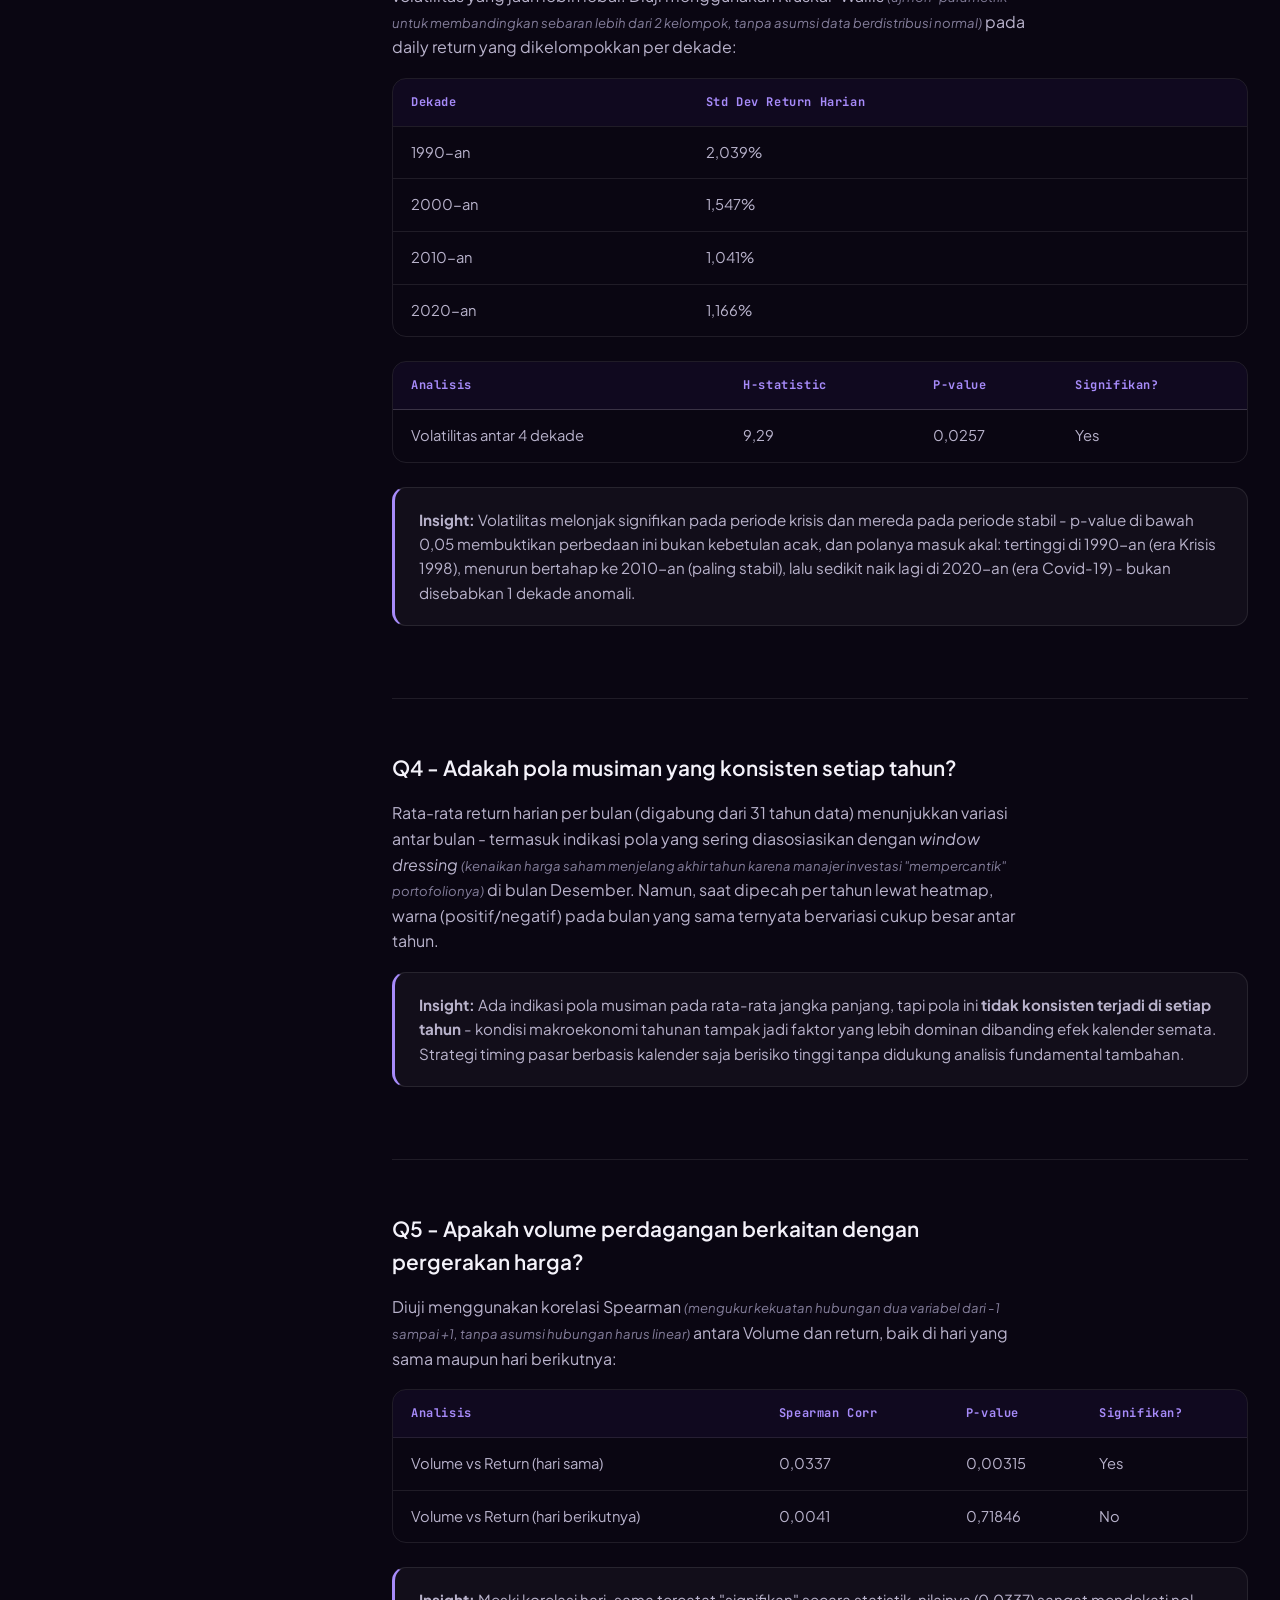
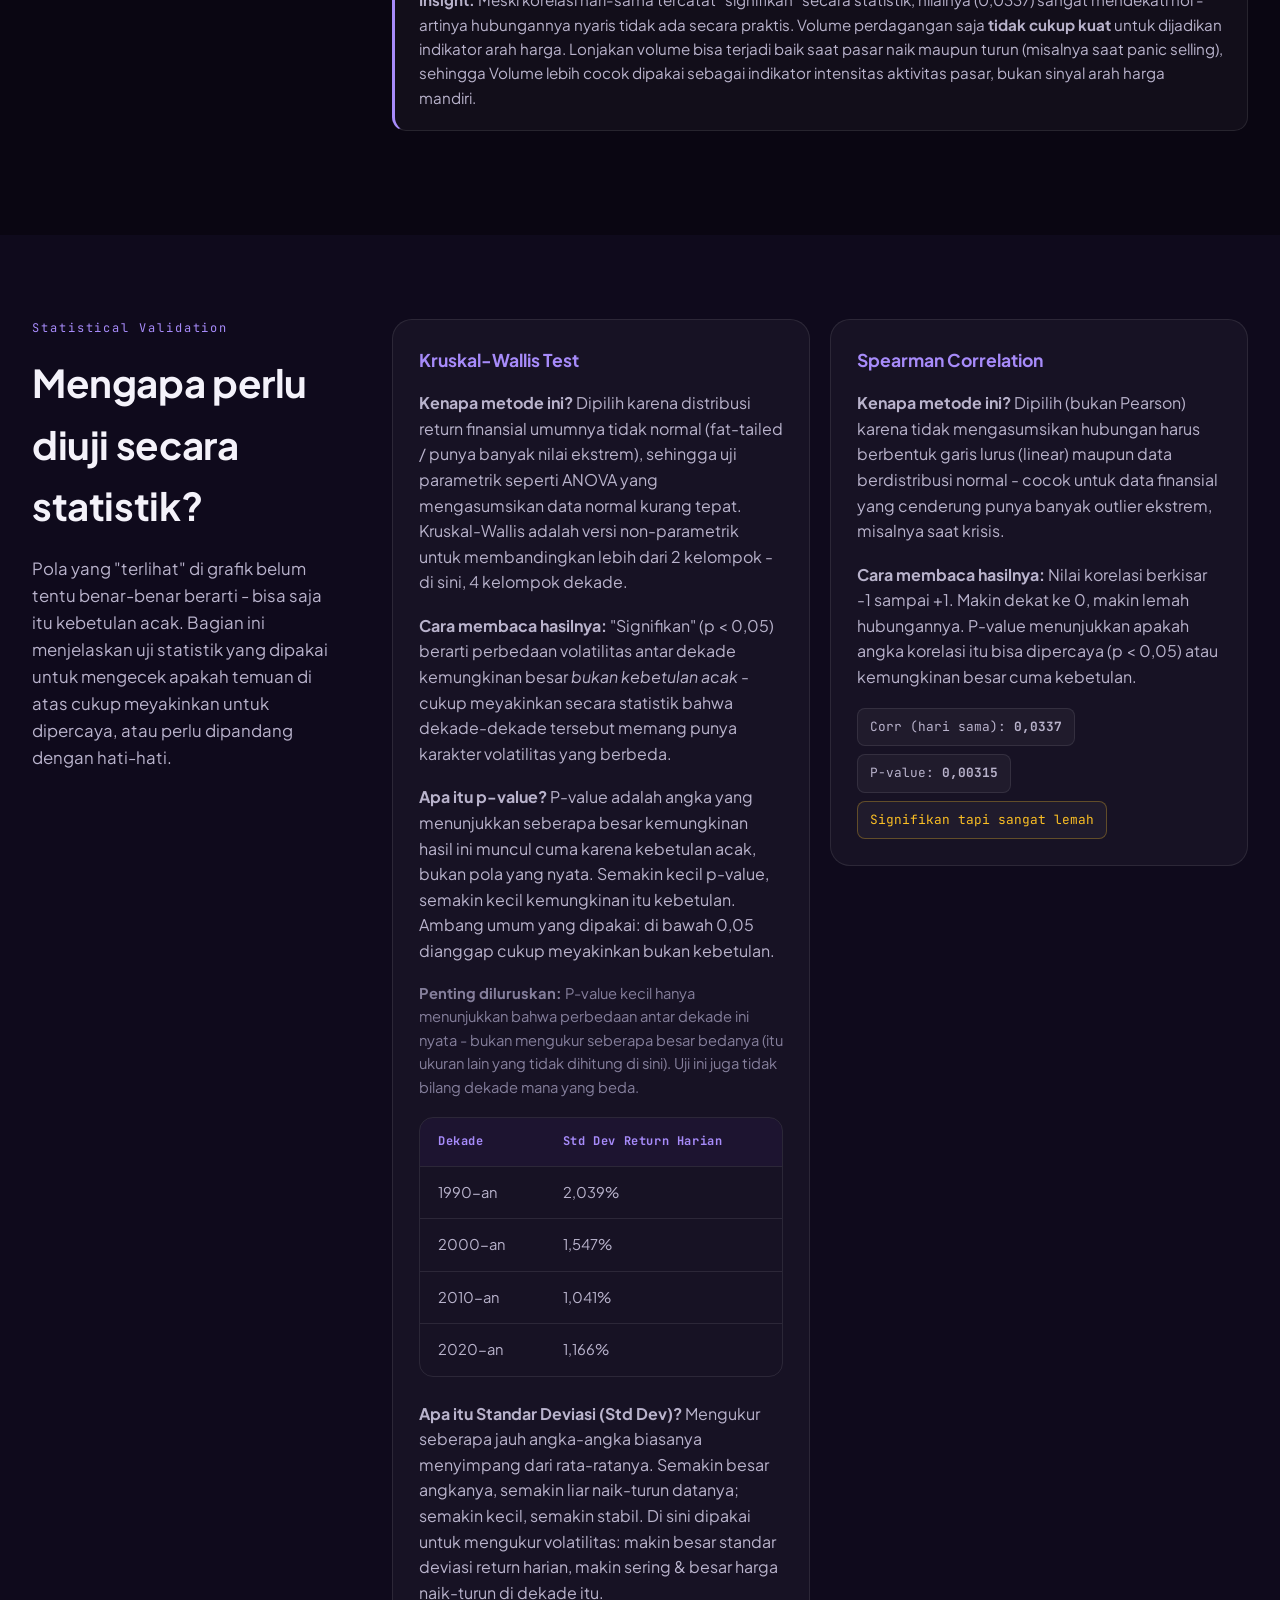
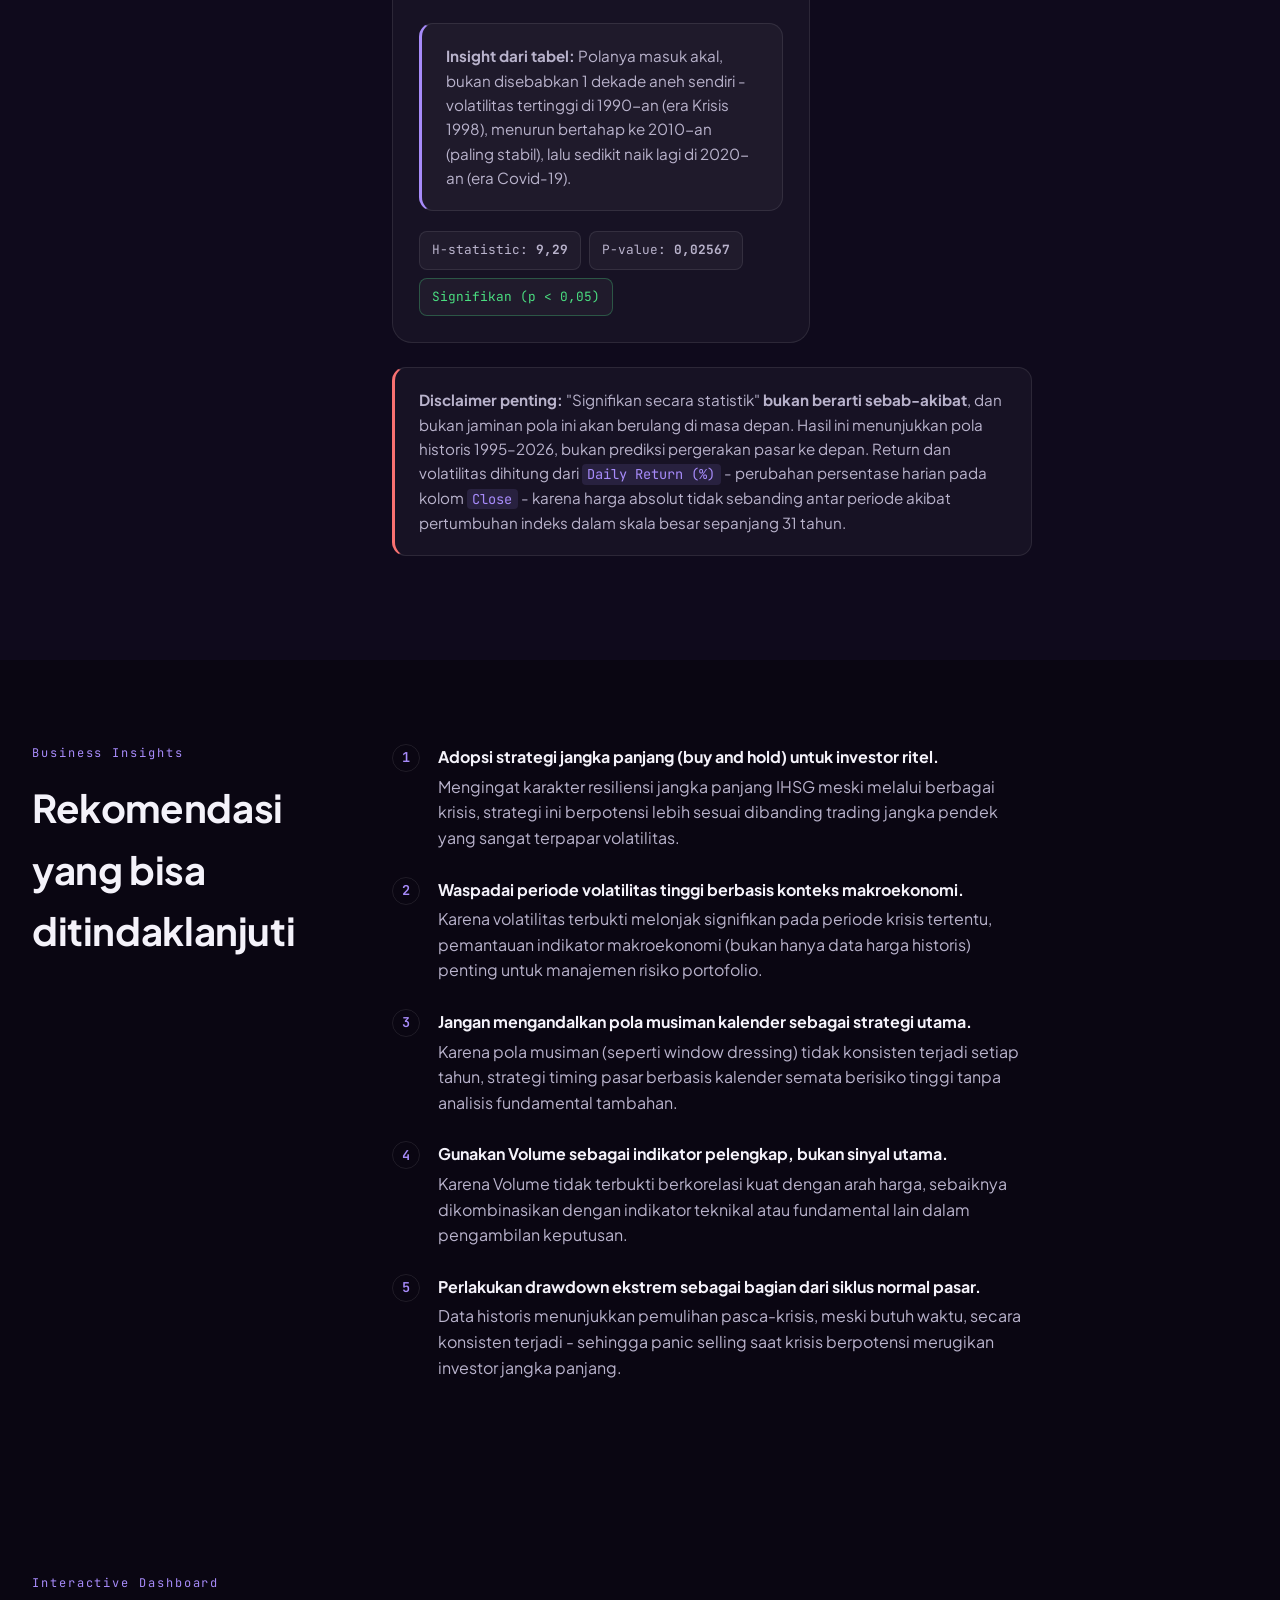
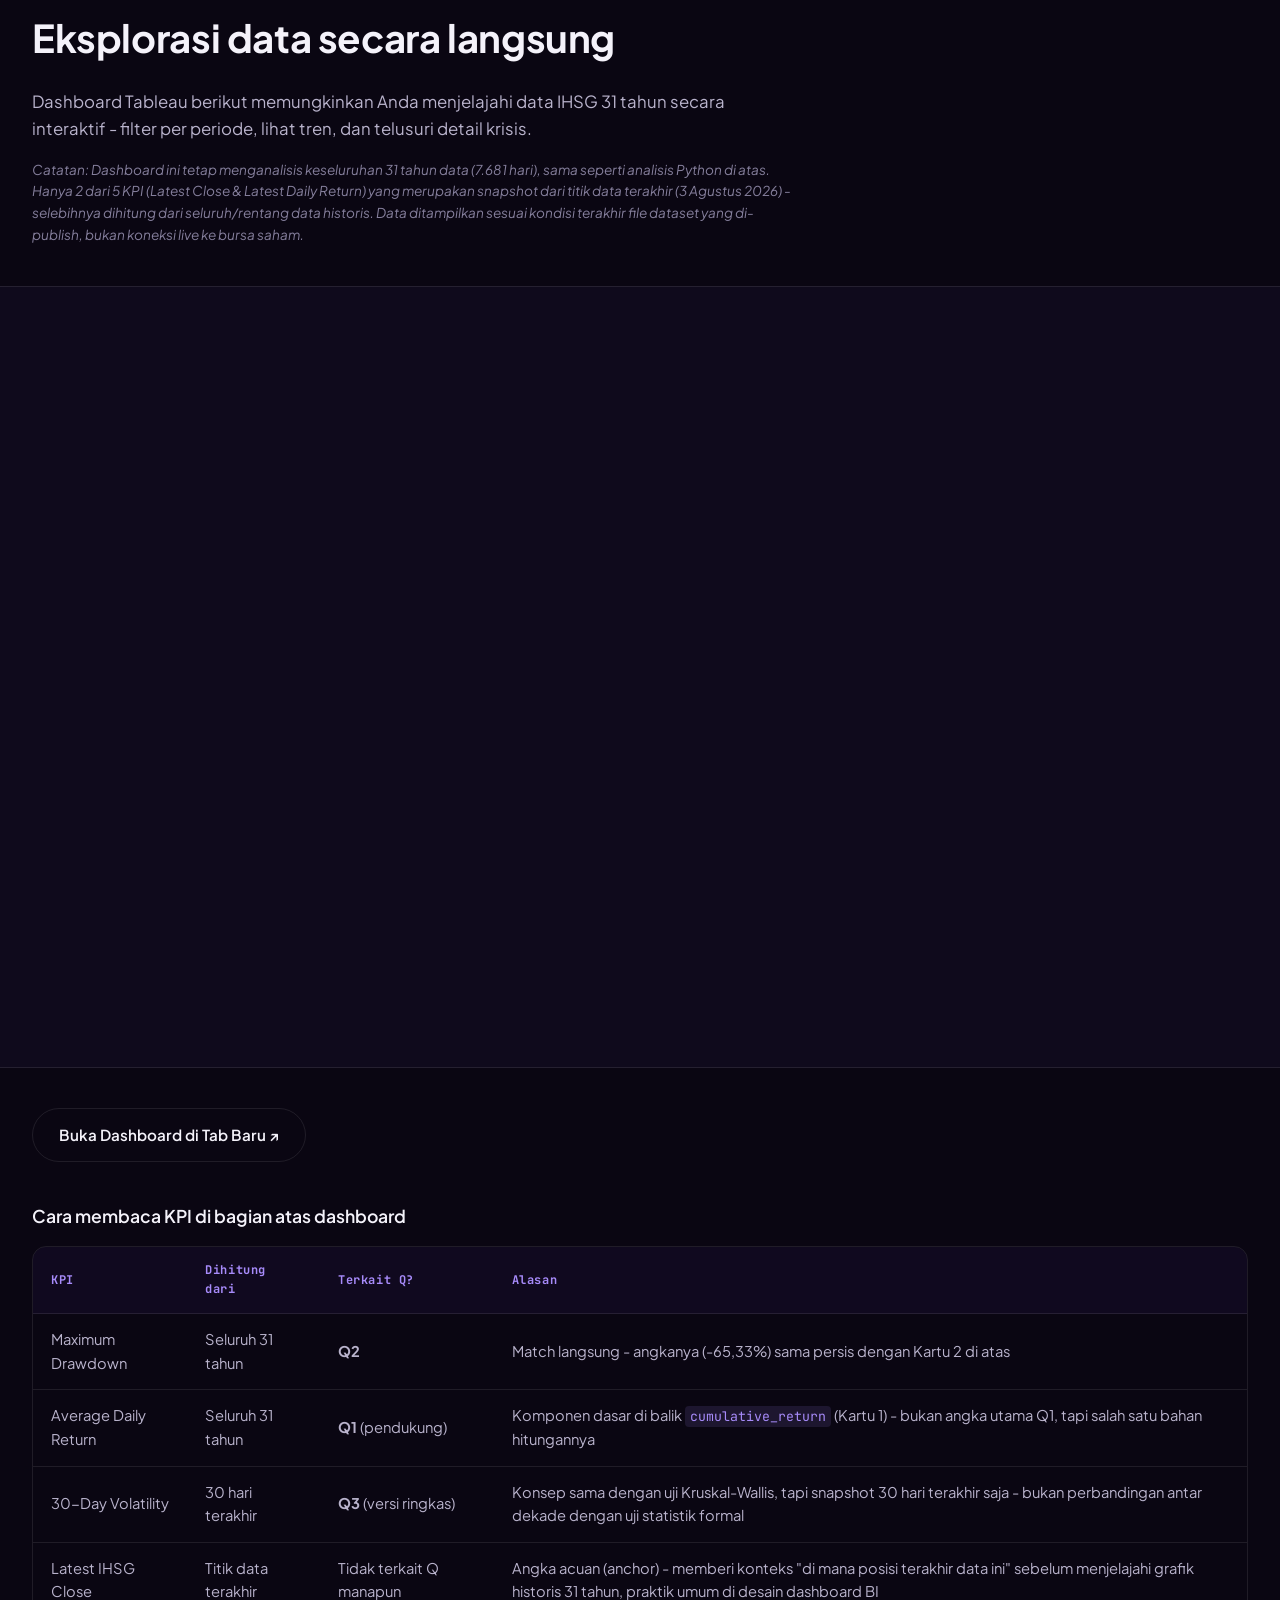
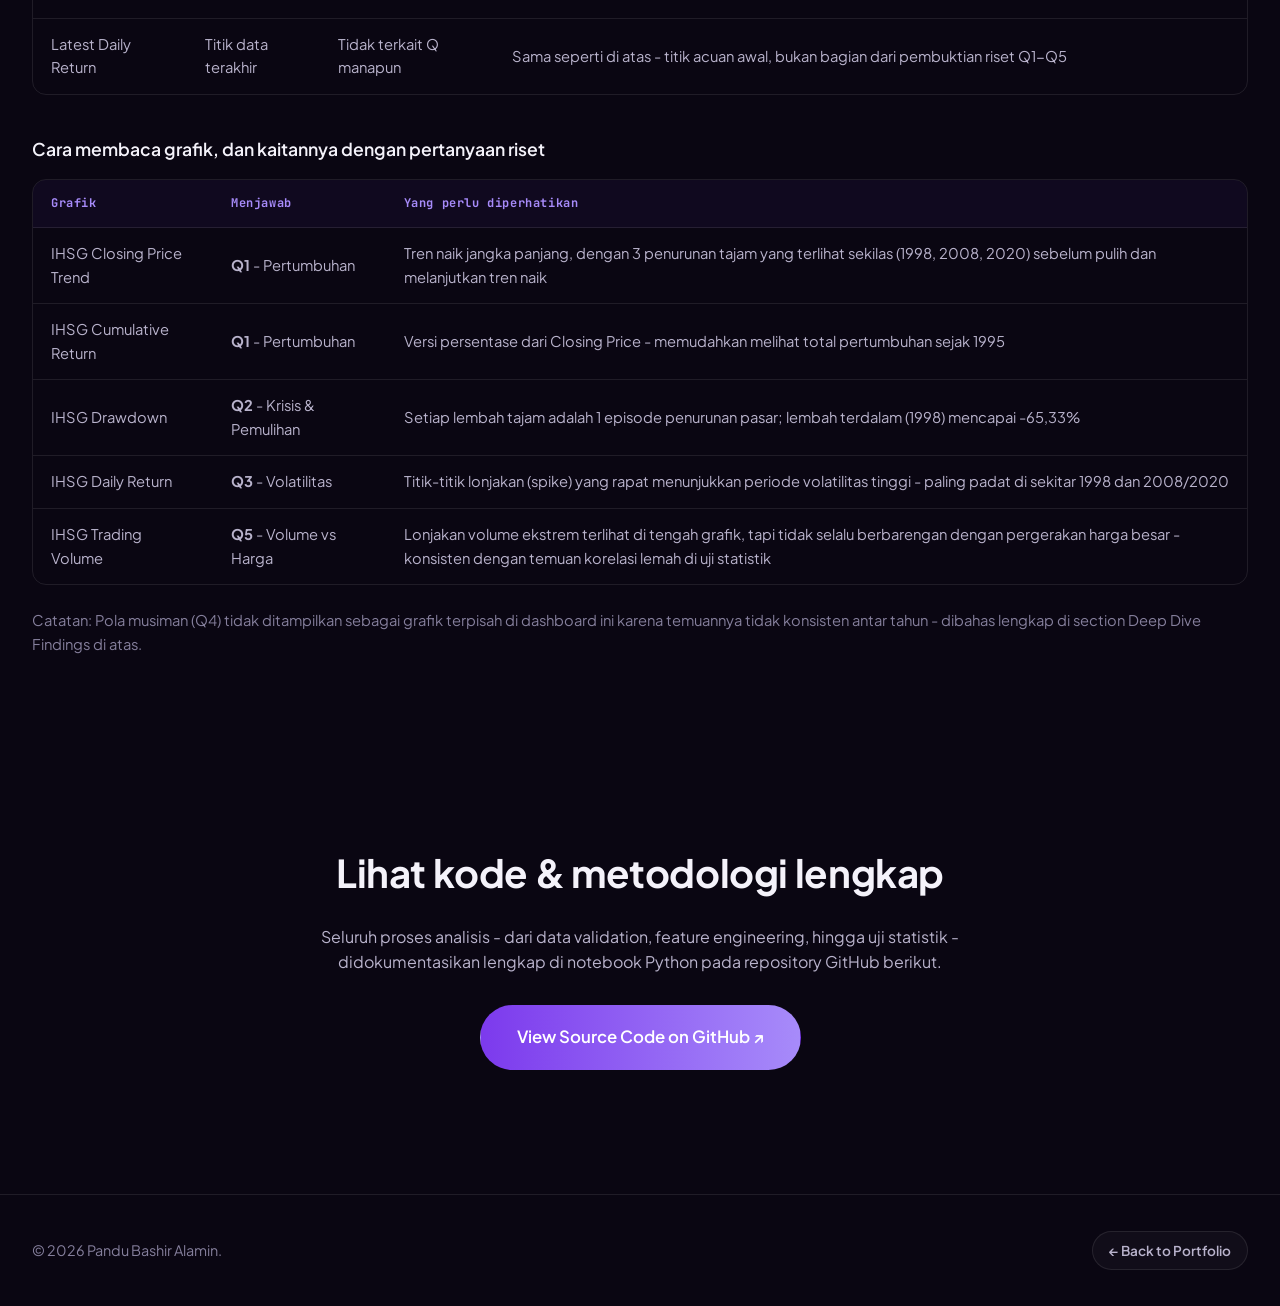
==== commit 7f5f8881: "update Q3" ====
--- a/index.html
+++ b/index.html
@@ -281,9 +281,32 @@
  <!-- Q3 -->
  <article class="finding">
  <h3 class="finding__q">Q3 - Apakah volatilitas berubah dari dekade ke dekade?</h3>
- <p class="body-text">Distribusi <em>rolling volatility</em> 30 hari <span class="term">(standar deviasi return harian dalam 30 hari trading terakhir, dihitung bergerak sepanjang waktu)</span> menunjukkan sebaran yang berbeda-beda antar dekade - dekade yang mencakup krisis besar (1998, 2008) menunjukkan rentang volatilitas yang jauh lebih lebar.</p>
+ <p class="body-text">Distribusi <em>rolling volatility</em> 30 hari <span class="term">(standar deviasi return harian dalam 30 hari trading terakhir, dihitung bergerak sepanjang waktu)</span> menunjukkan sebaran yang berbeda-beda antar dekade - dekade yang mencakup krisis besar (1998, 2008) menunjukkan rentang volatilitas yang jauh lebih lebar. Diuji menggunakan Kruskal-Wallis <span class="term">(uji non-parametrik untuk membandingkan sebaran lebih dari 2 kelompok, tanpa asumsi data berdistribusi normal)</span> pada daily return yang dikelompokkan per dekade:</p>
+ <div class="table-wrap">
+ <table class="data-table">
+ <thead>
+ <tr><th>Dekade</th><th>Std Dev Return Harian</th></tr>
+ </thead>
+ <tbody>
+ <tr><td>1990-an</td><td>2,039%</td></tr>
+ <tr><td>2000-an</td><td>1,547%</td></tr>
+ <tr><td>2010-an</td><td>1,041%</td></tr>
+ <tr><td>2020-an</td><td>1,166%</td></tr>
+ </tbody>
+ </table>
+ </div>
+ <div class="table-wrap">
+ <table class="data-table">
+ <thead>
+ <tr><th>Analisis</th><th>H-statistic</th><th>P-value</th><th>Signifikan?</th></tr>
+ </thead>
+ <tbody>
+ <tr><td>Volatilitas antar 4 dekade</td><td>9,29</td><td>0,0257</td><td>Yes</td></tr>
+ </tbody>
+ </table>
+ </div>
  <div class="callout callout--insight">
- <strong>Insight:</strong> Volatilitas melonjak signifikan pada periode krisis dan mereda pada periode stabil - dikonfirmasi lewat uji statistik di section berikutnya.
+ <strong>Insight:</strong> Volatilitas melonjak signifikan pada periode krisis dan mereda pada periode stabil - p-value di bawah 0,05 membuktikan perbedaan ini bukan kebetulan acak, dan polanya masuk akal: tertinggi di 1990-an (era Krisis 1998), menurun bertahap ke 2010-an (paling stabil), lalu sedikit naik lagi di 2020-an (era Covid-19) - bukan disebabkan 1 dekade anomali.
  </div>
  </article>
 
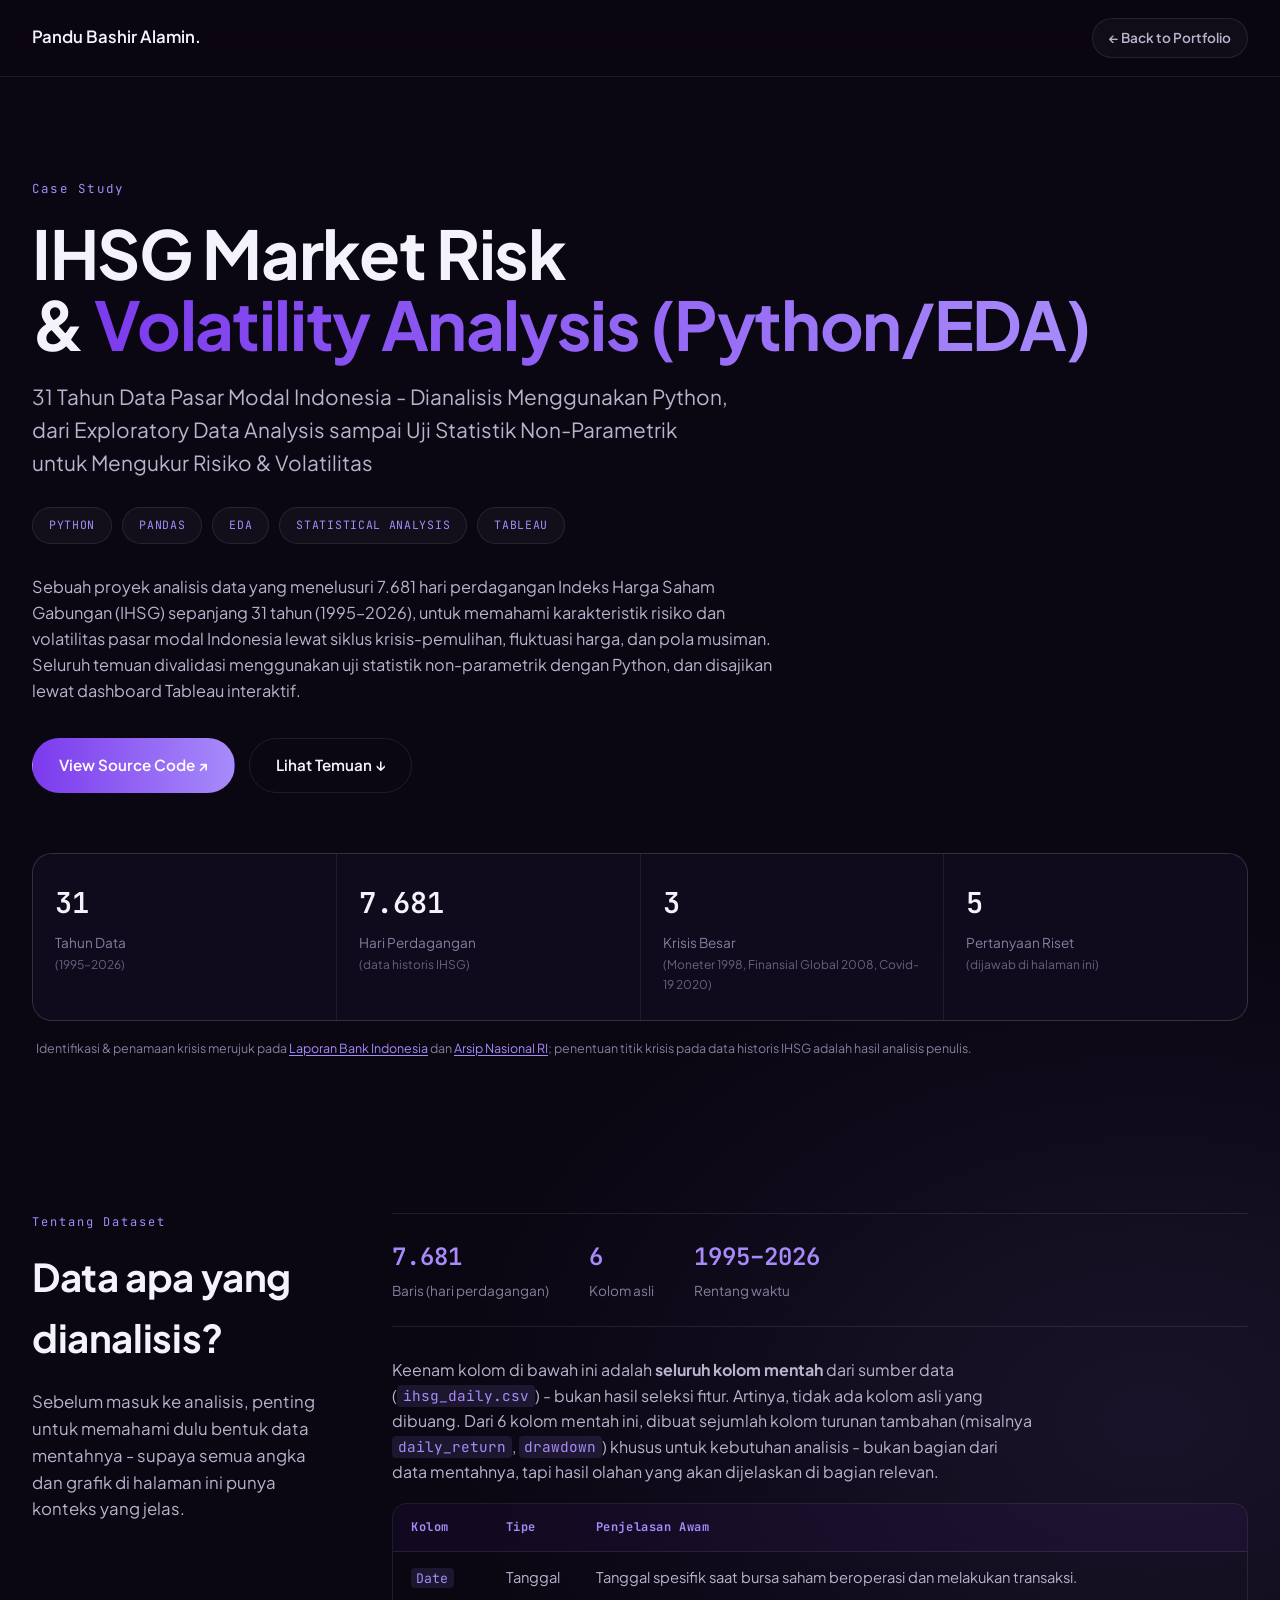
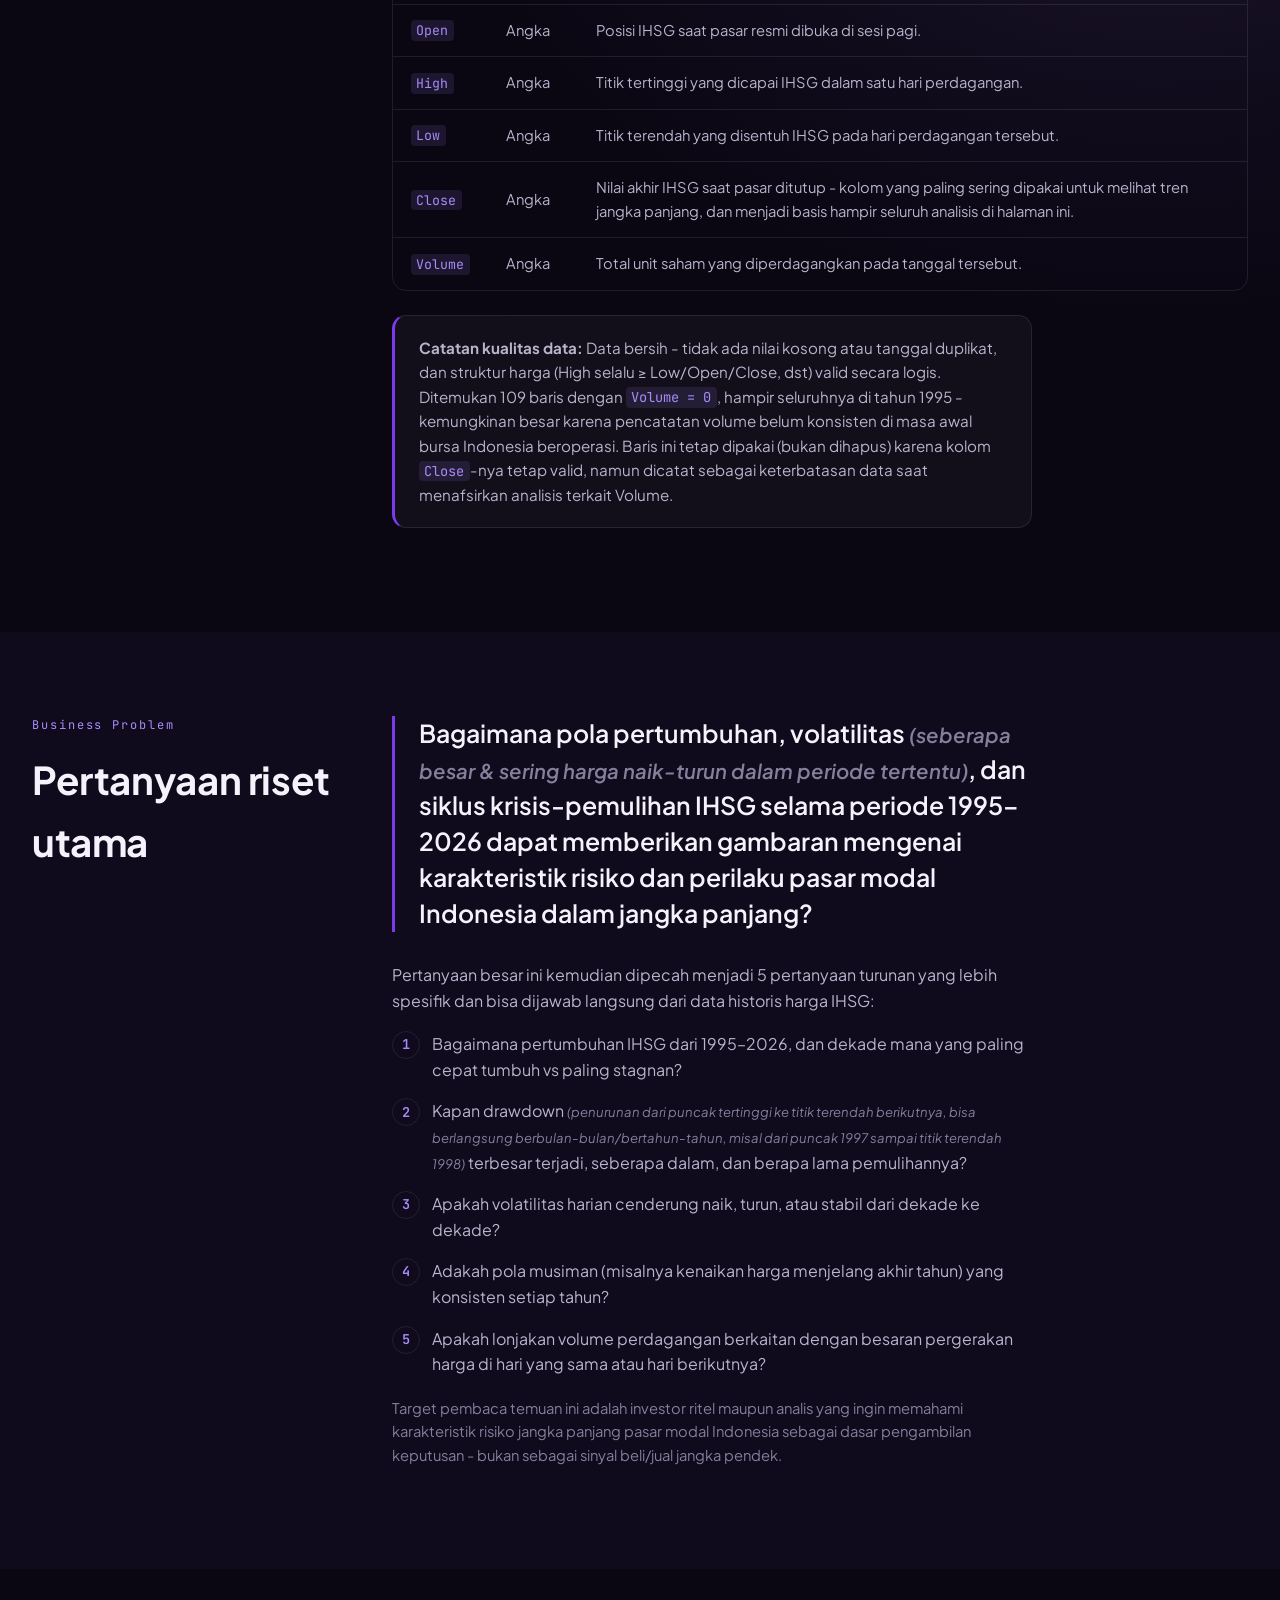
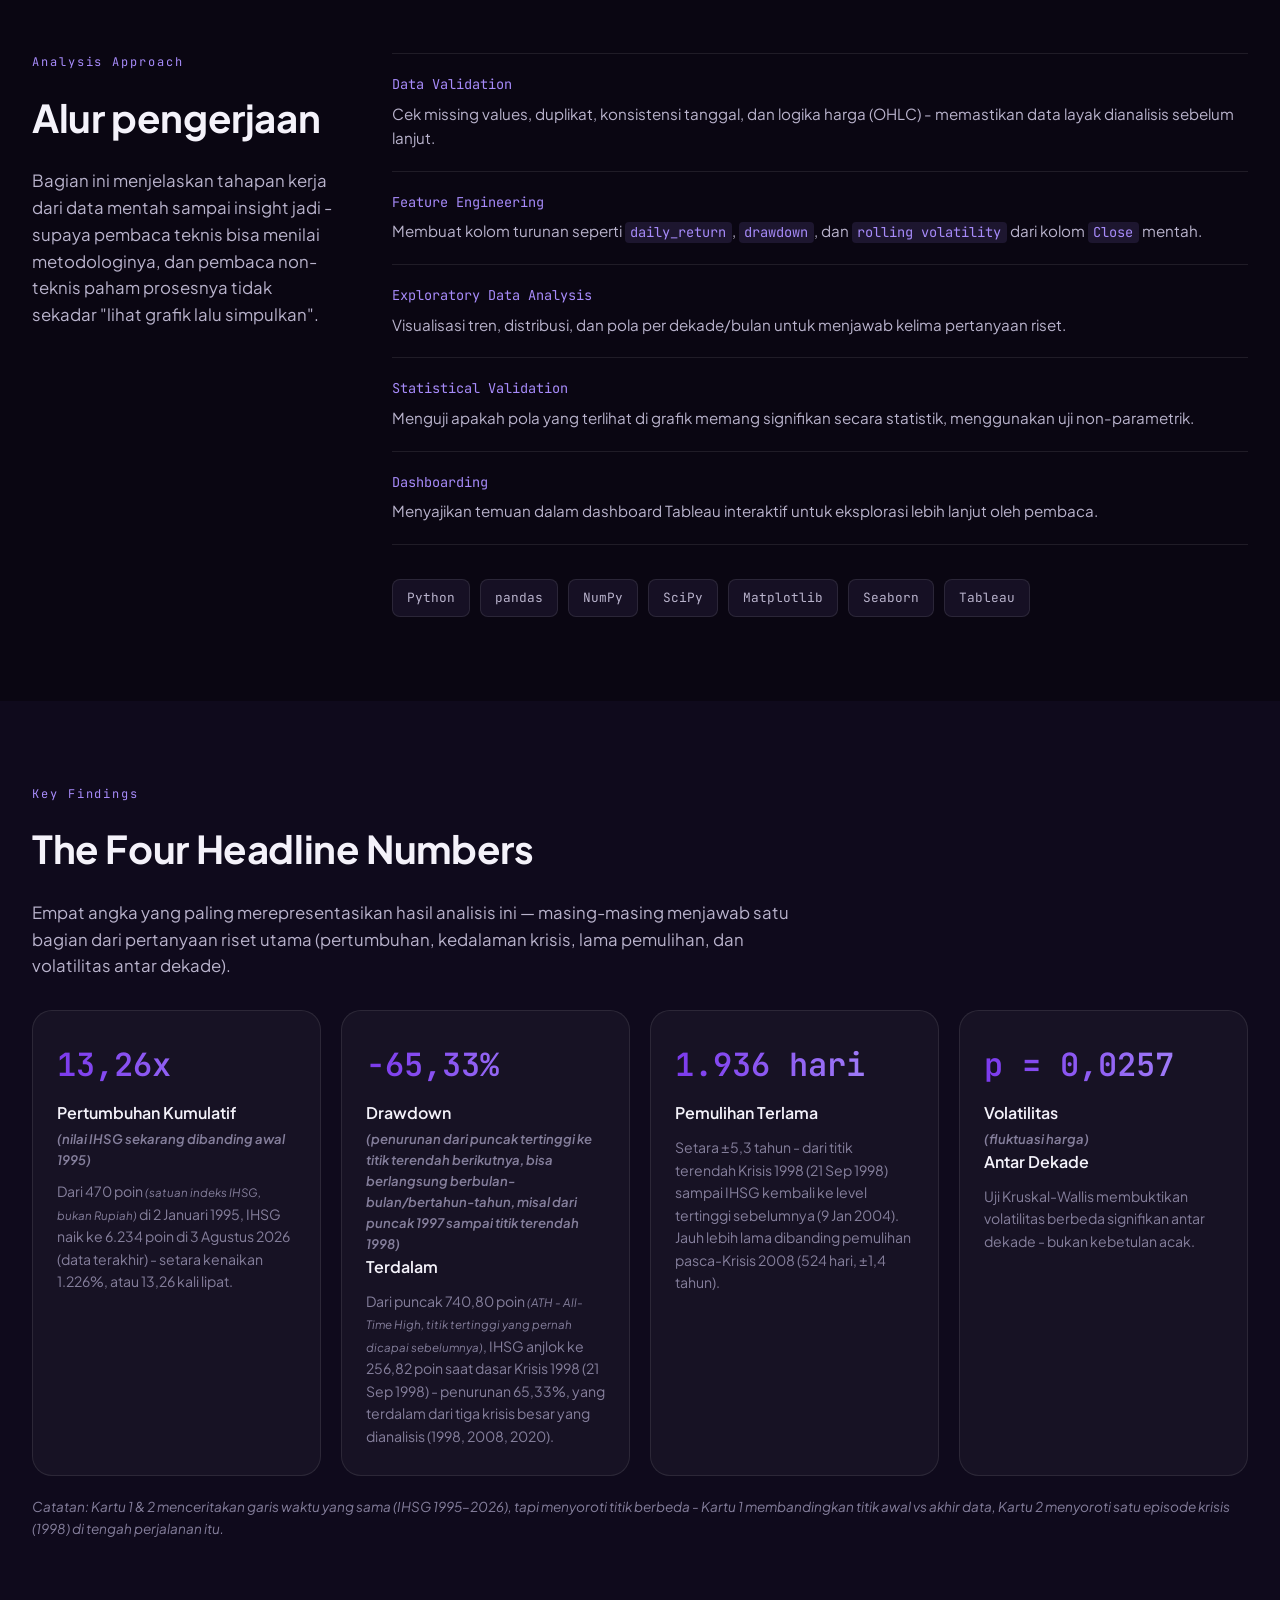
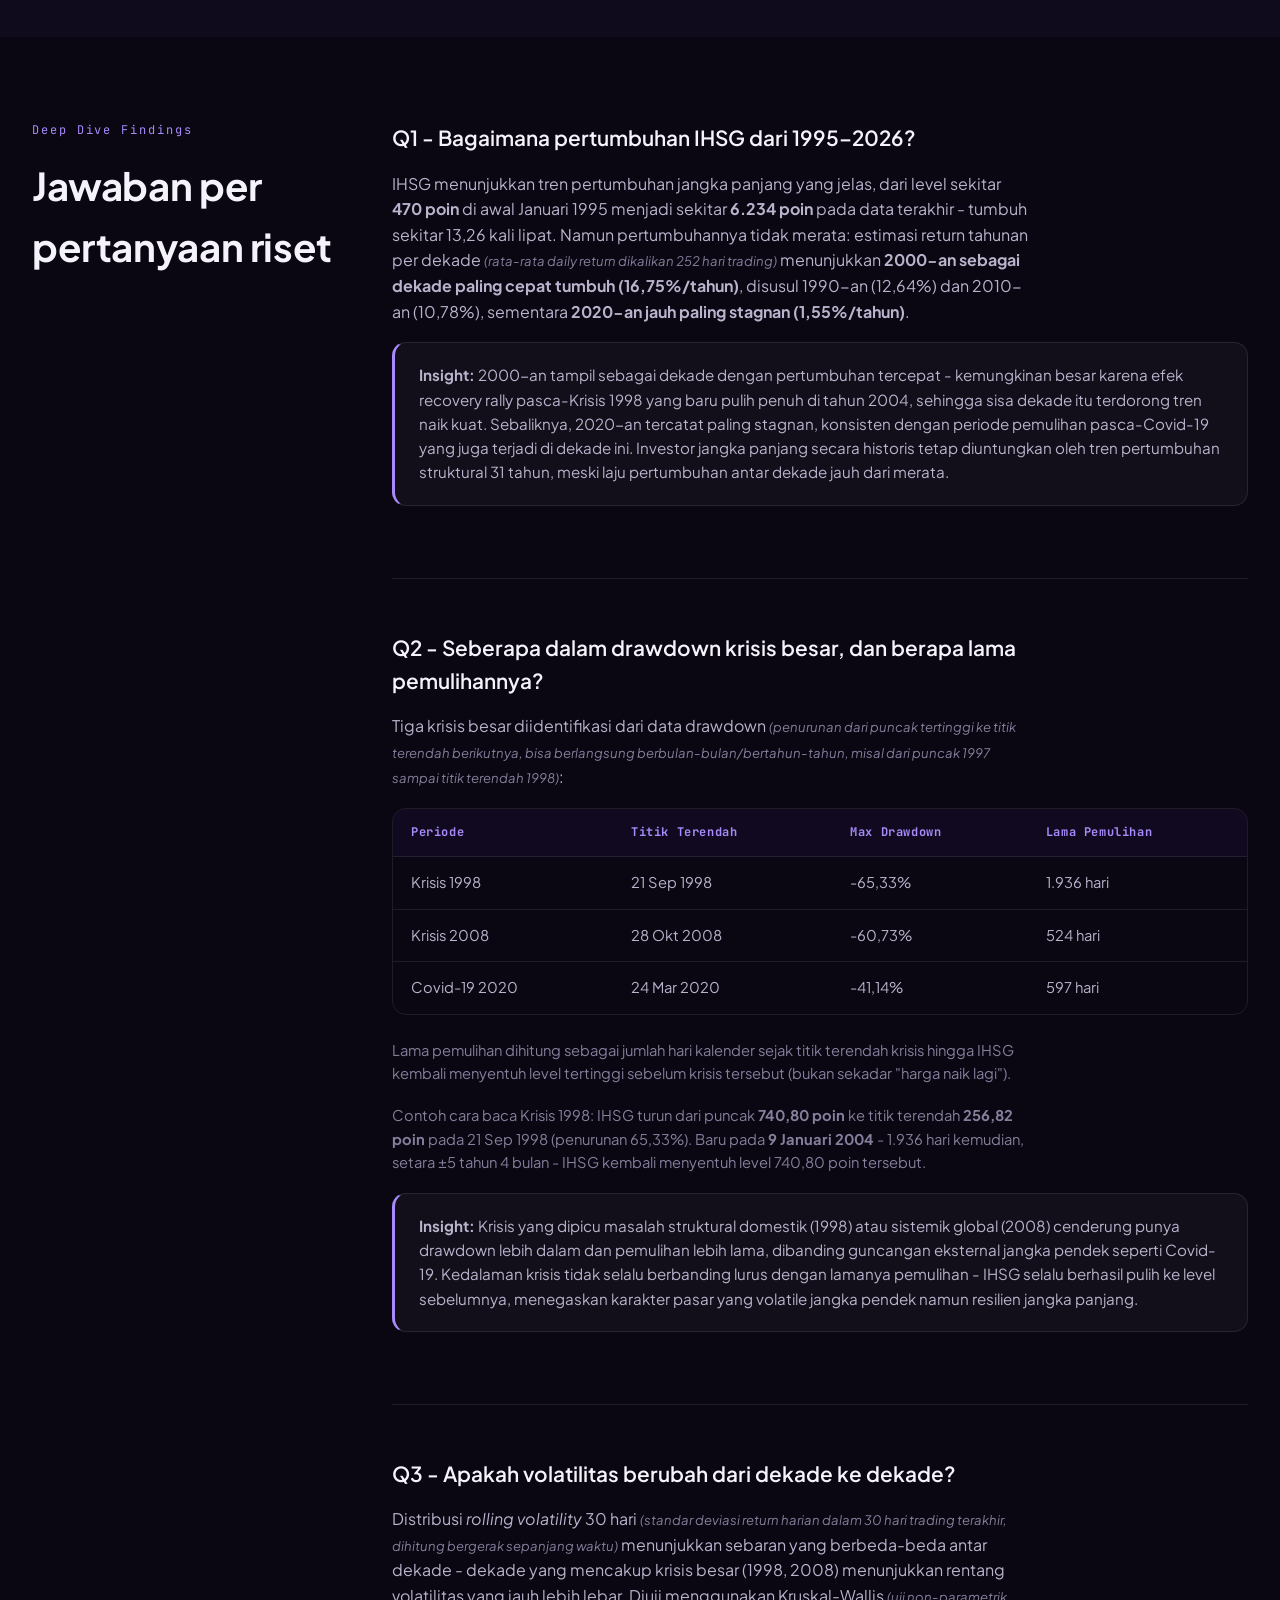
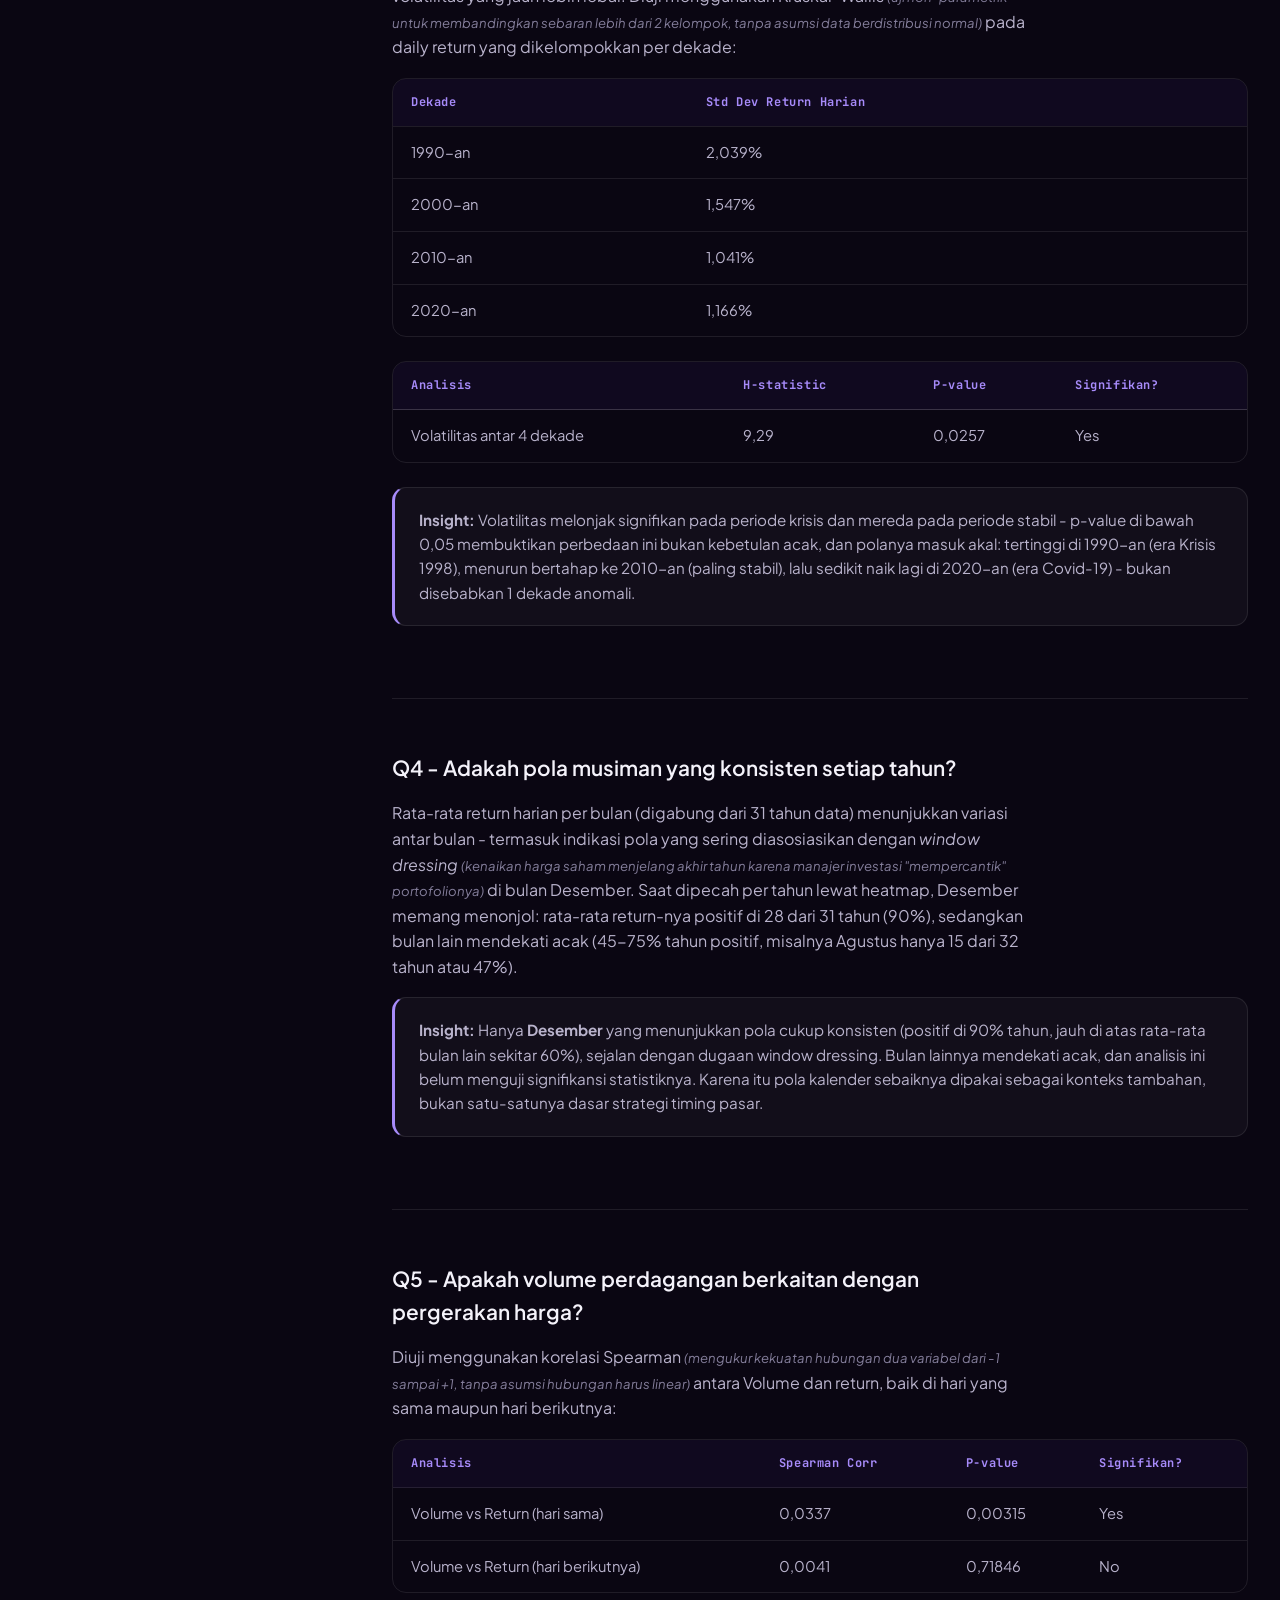
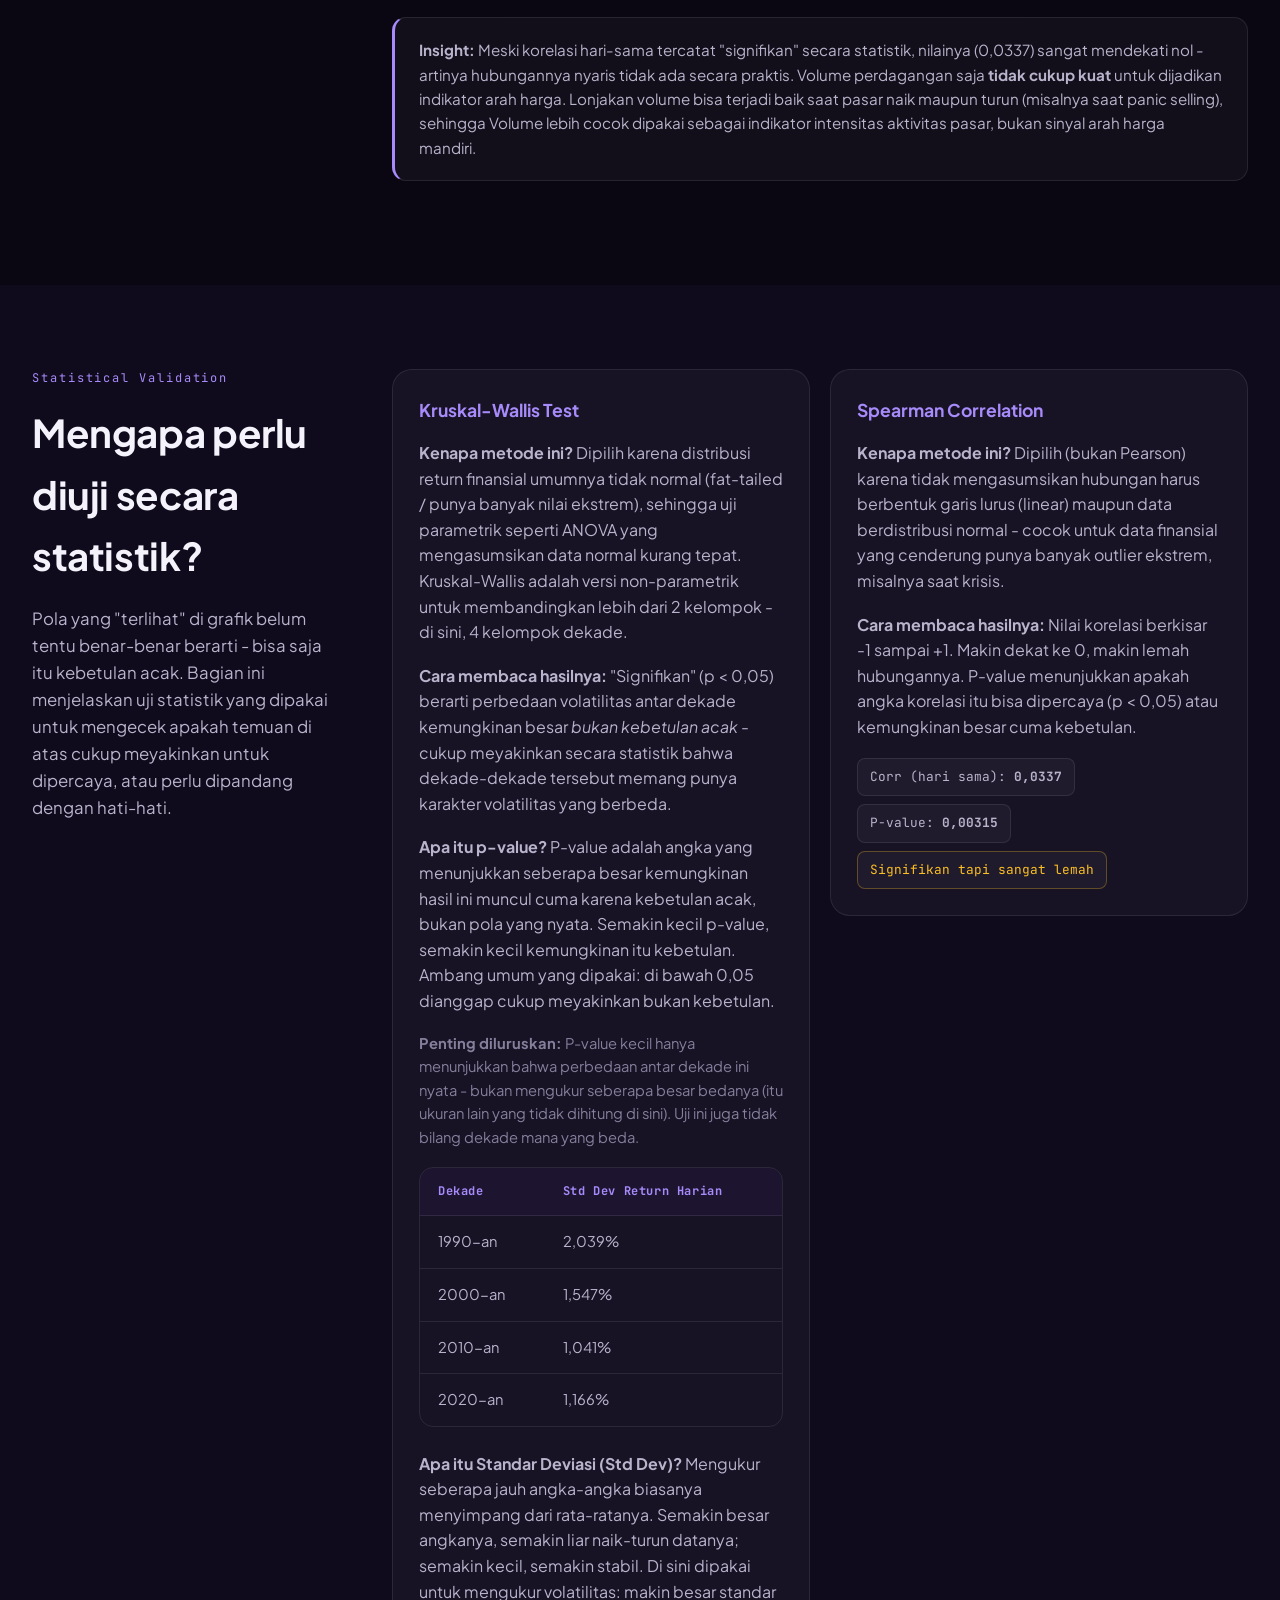
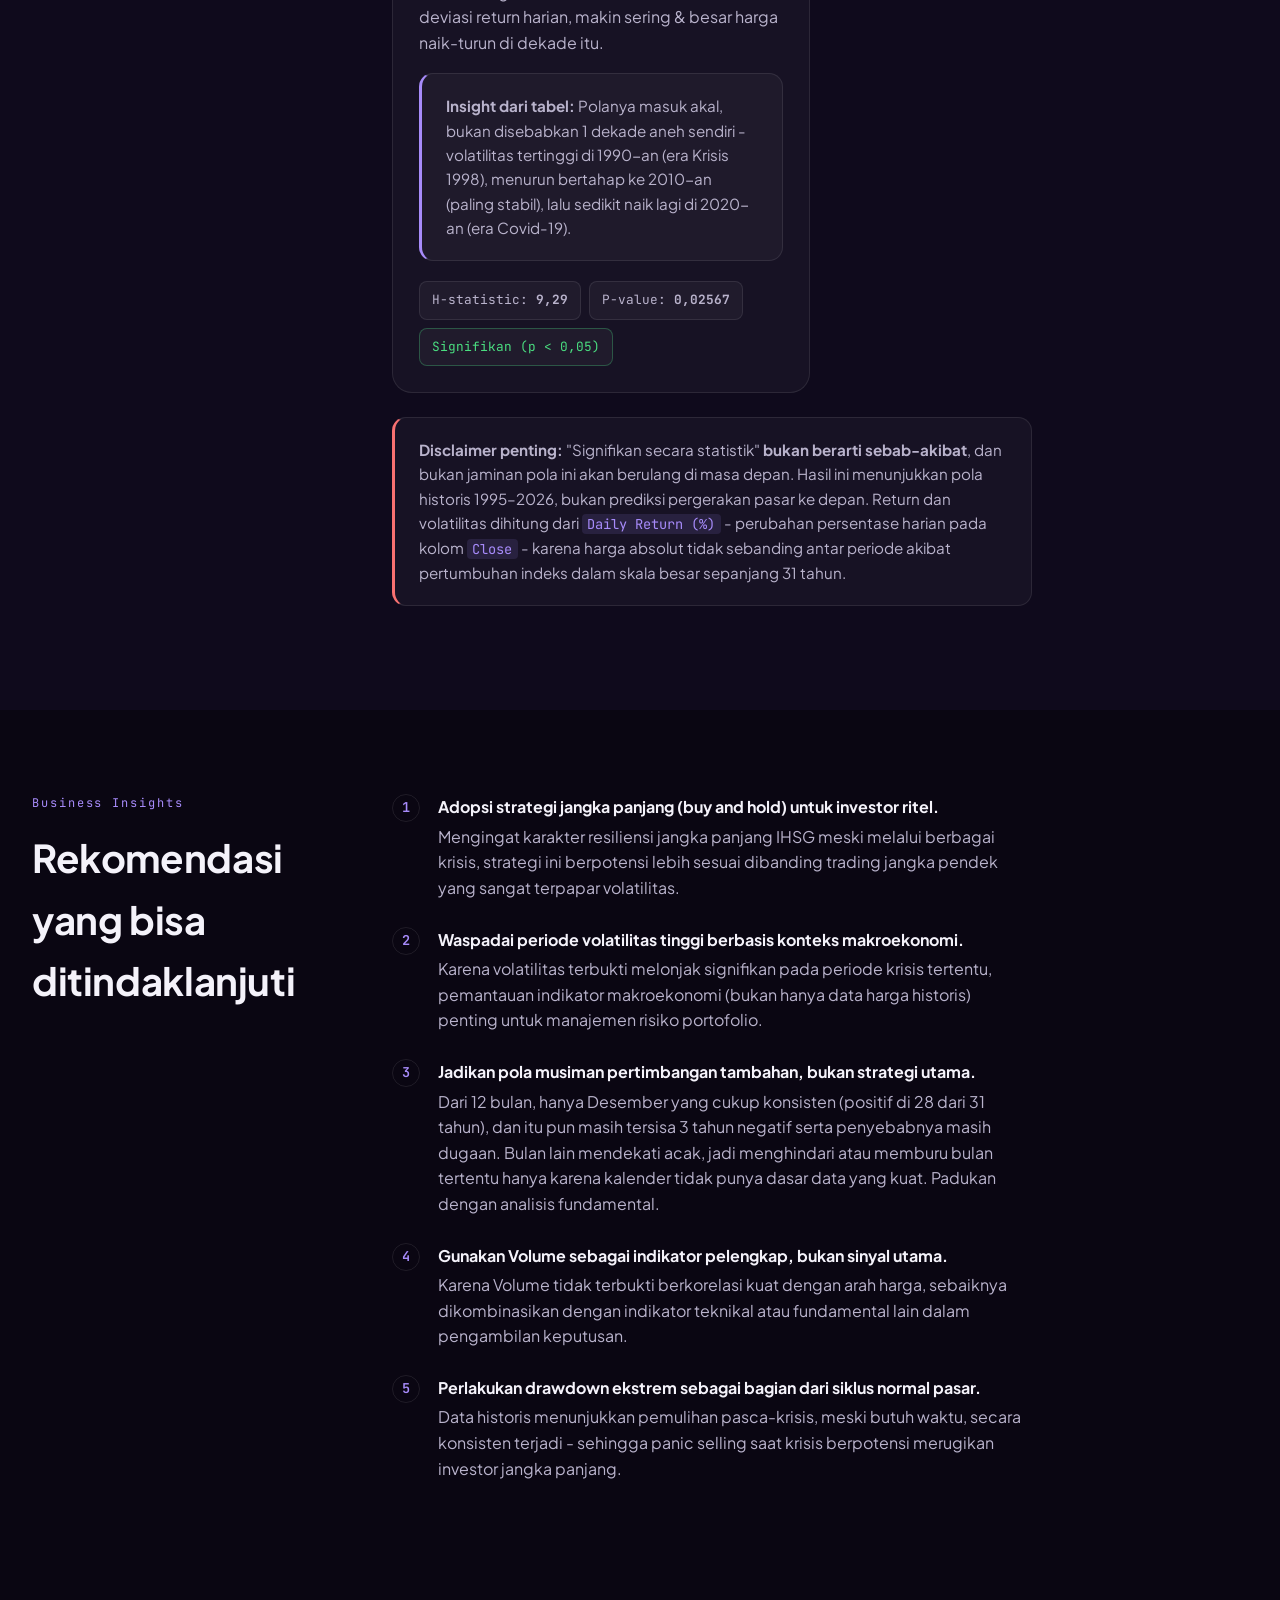
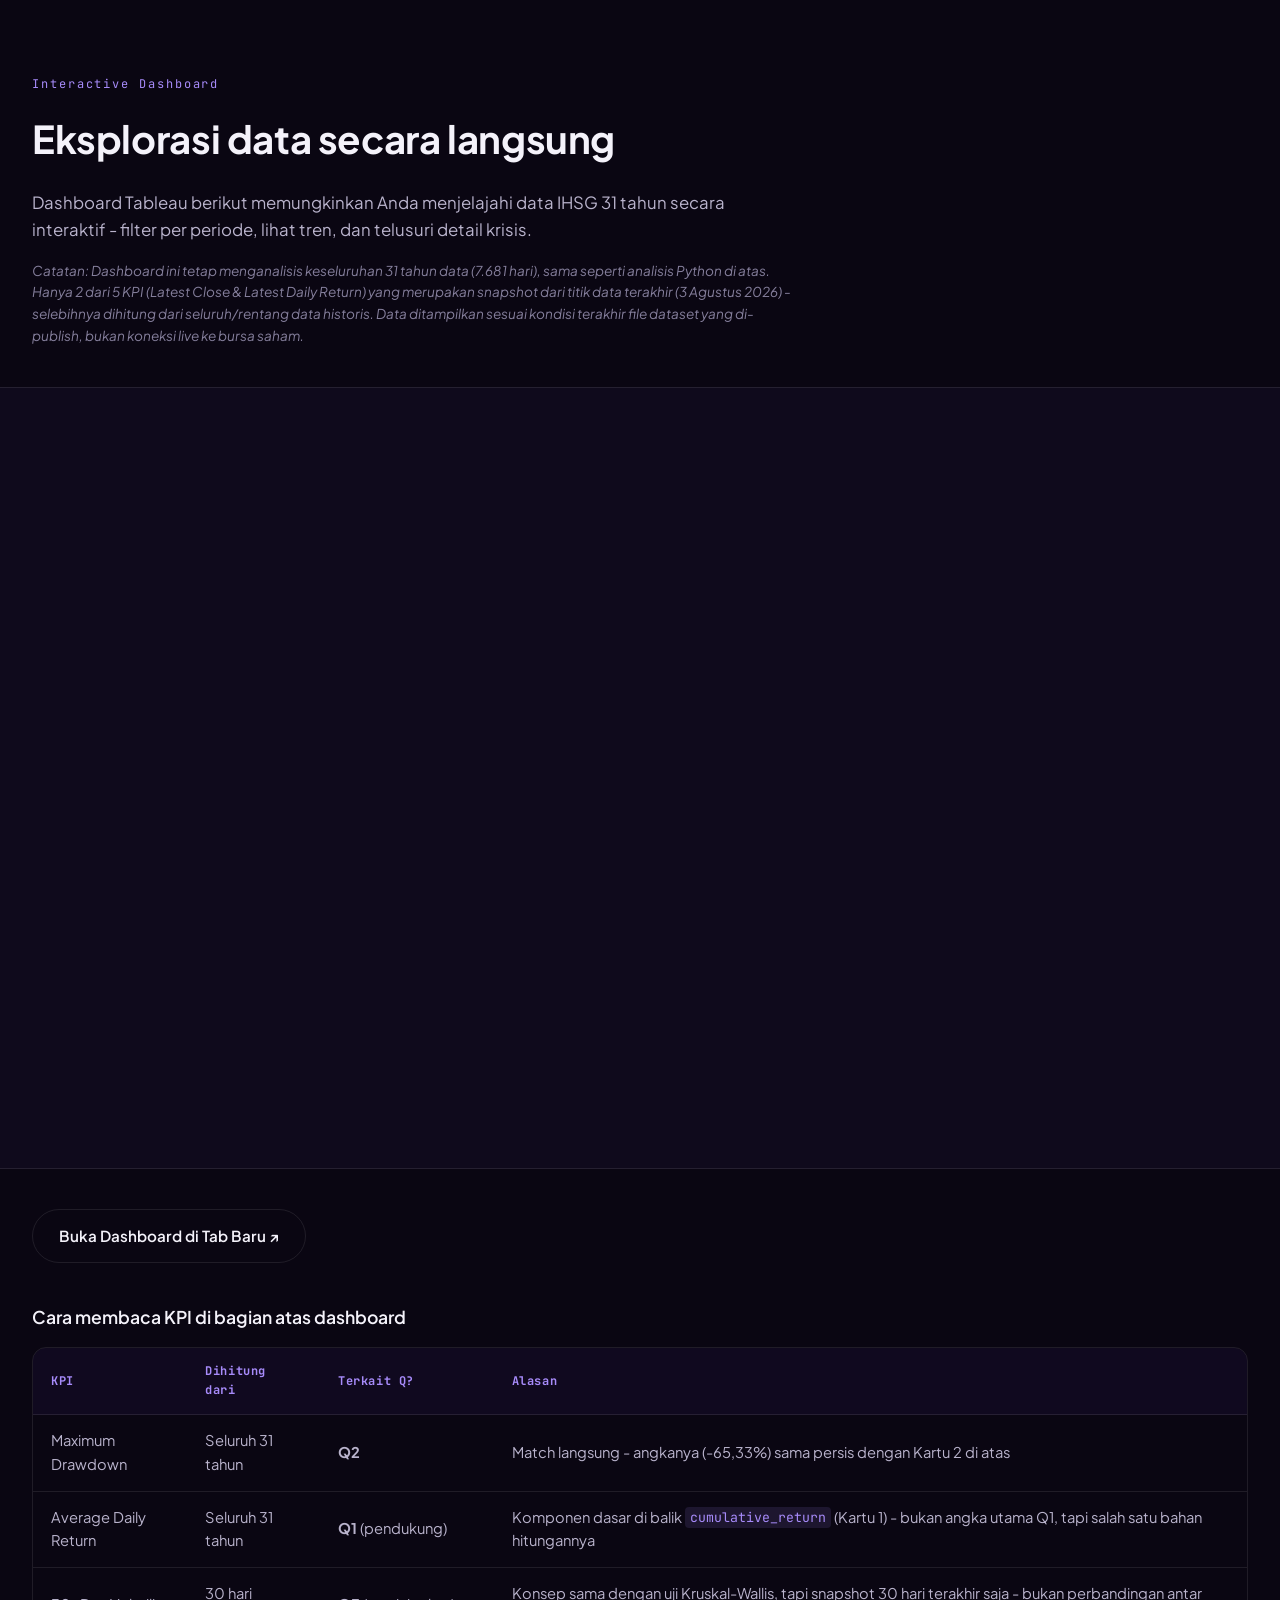
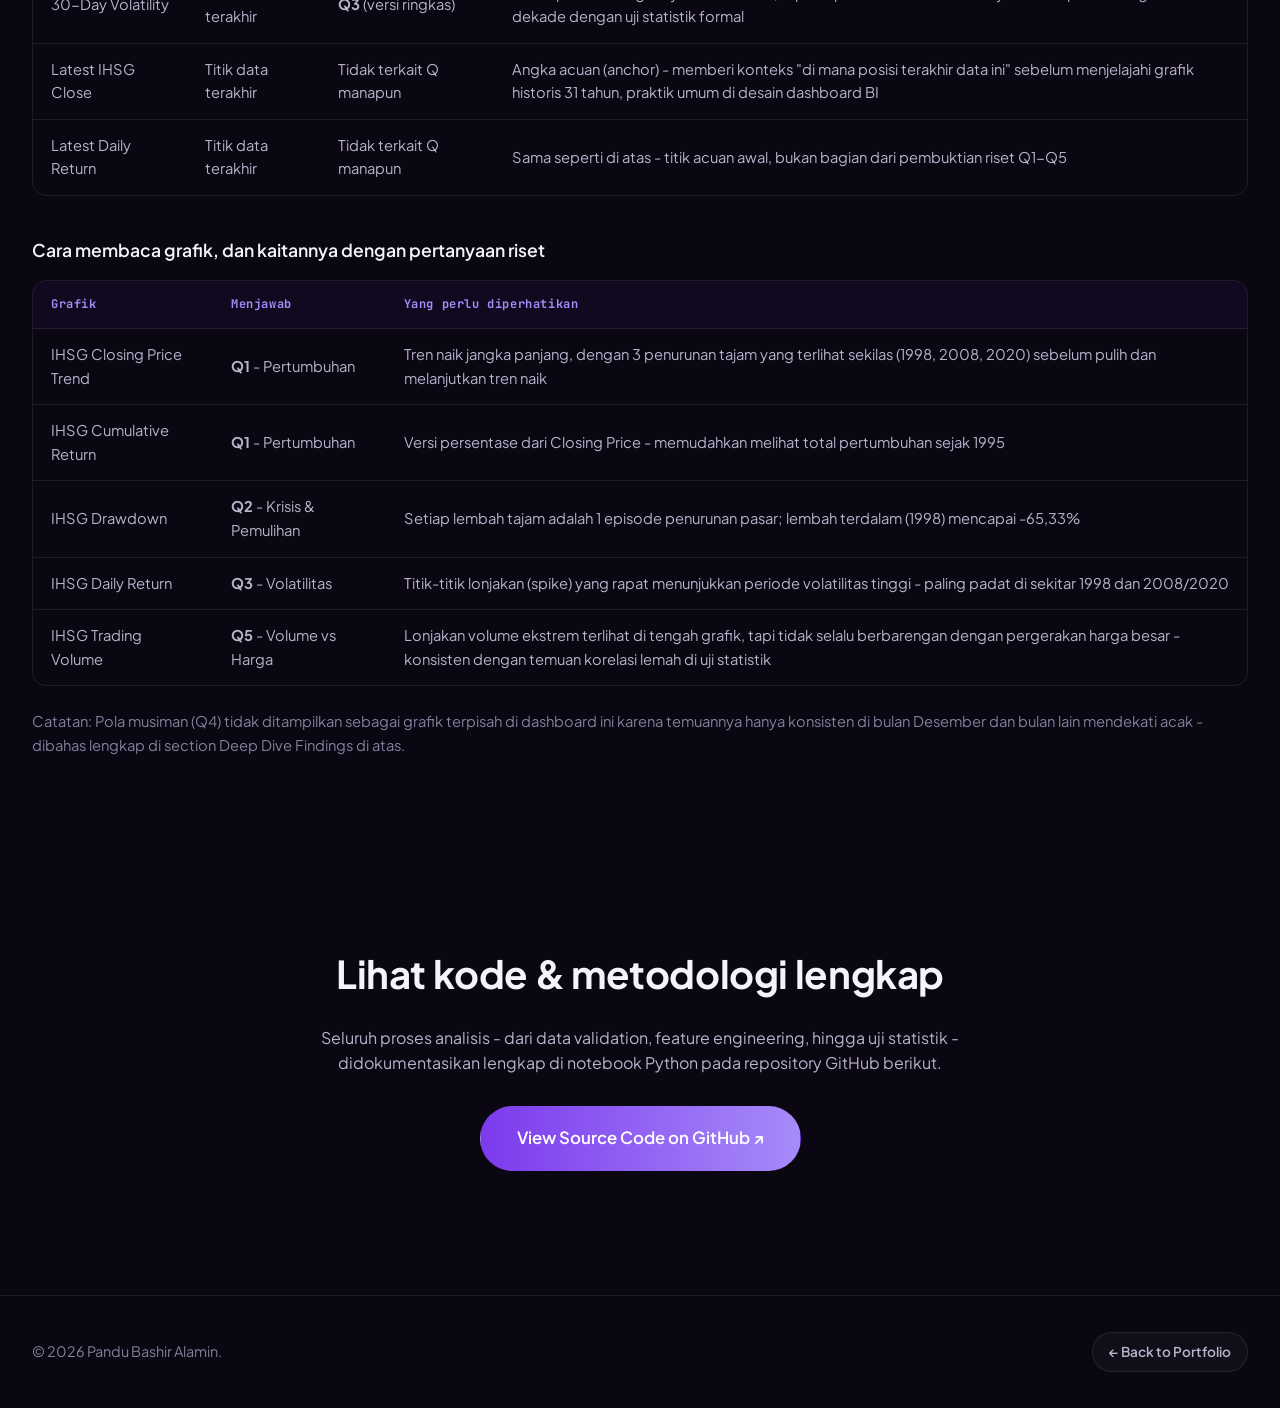
==== commit 4625f743: "update Q4 n All" ====
--- a/index.html
+++ b/index.html
@@ -313,9 +313,9 @@
  <!-- Q4 -->
  <article class="finding">
  <h3 class="finding__q">Q4 - Adakah pola musiman yang konsisten setiap tahun?</h3>
- <p class="body-text">Rata-rata return harian per bulan (digabung dari 31 tahun data) menunjukkan variasi antar bulan - termasuk indikasi pola yang sering diasosiasikan dengan <em>window dressing</em> <span class="term">(kenaikan harga saham menjelang akhir tahun karena manajer investasi "mempercantik" portofolionya)</span> di bulan Desember. Namun, saat dipecah per tahun lewat heatmap, warna (positif/negatif) pada bulan yang sama ternyata bervariasi cukup besar antar tahun.</p>
+ <p class="body-text">Rata-rata return harian per bulan (digabung dari 31 tahun data) menunjukkan variasi antar bulan - termasuk indikasi pola yang sering diasosiasikan dengan <em>window dressing</em> <span class="term">(kenaikan harga saham menjelang akhir tahun karena manajer investasi "mempercantik" portofolionya)</span> di bulan Desember. Saat dipecah per tahun lewat heatmap, Desember memang menonjol: rata-rata return-nya positif di 28 dari 31 tahun (90%), sedangkan bulan lain mendekati acak (45-75% tahun positif, misalnya Agustus hanya 15 dari 32 tahun atau 47%).</p>
  <div class="callout callout--insight">
- <strong>Insight:</strong> Ada indikasi pola musiman pada rata-rata jangka panjang, tapi pola ini <strong>tidak konsisten terjadi di setiap tahun</strong> - kondisi makroekonomi tahunan tampak jadi faktor yang lebih dominan dibanding efek kalender semata. Strategi timing pasar berbasis kalender saja berisiko tinggi tanpa didukung analisis fundamental tambahan.
+ <strong>Insight:</strong> Hanya <strong>Desember</strong> yang menunjukkan pola cukup konsisten (positif di 90% tahun, jauh di atas rata-rata bulan lain sekitar 60%), sejalan dengan dugaan window dressing. Bulan lainnya mendekati acak, dan analisis ini belum menguji signifikansi statistiknya. Karena itu pola kalender sebaiknya dipakai sebagai konteks tambahan, bukan satu-satunya dasar strategi timing pasar.
  </div>
  </article>
 
@@ -426,8 +426,8 @@
  Karena volatilitas terbukti melonjak signifikan pada periode krisis tertentu, pemantauan indikator makroekonomi (bukan hanya data harga historis) penting untuk manajemen risiko portofolio.
  </li>
  <li>
- <strong>Jangan mengandalkan pola musiman kalender sebagai strategi utama.</strong>
- Karena pola musiman (seperti window dressing) tidak konsisten terjadi setiap tahun, strategi timing pasar berbasis kalender semata berisiko tinggi tanpa analisis fundamental tambahan.
+ <strong>Jadikan pola musiman pertimbangan tambahan, bukan strategi utama.</strong>
+ Dari 12 bulan, hanya Desember yang cukup konsisten (positif di 28 dari 31 tahun), dan itu pun masih tersisa 3 tahun negatif serta penyebabnya masih dugaan. Bulan lain mendekati acak, jadi menghindari atau memburu bulan tertentu hanya karena kalender tidak punya dasar data yang kuat. Padukan dengan analisis fundamental.
  </li>
  <li>
  <strong>Gunakan Volume sebagai indikator pelengkap, bukan sinyal utama.</strong>
@@ -492,7 +492,7 @@
  </tbody>
  </table>
  </div>
- <p class="body-text muted">Catatan: Pola musiman (Q4) tidak ditampilkan sebagai grafik terpisah di dashboard ini karena temuannya tidak konsisten antar tahun - dibahas lengkap di section Deep Dive Findings di atas.</p>
+ <p class="body-text muted">Catatan: Pola musiman (Q4) tidak ditampilkan sebagai grafik terpisah di dashboard ini karena temuannya hanya konsisten di bulan Desember dan bulan lain mendekati acak - dibahas lengkap di section Deep Dive Findings di atas.</p>
  </div>
  </section>
 
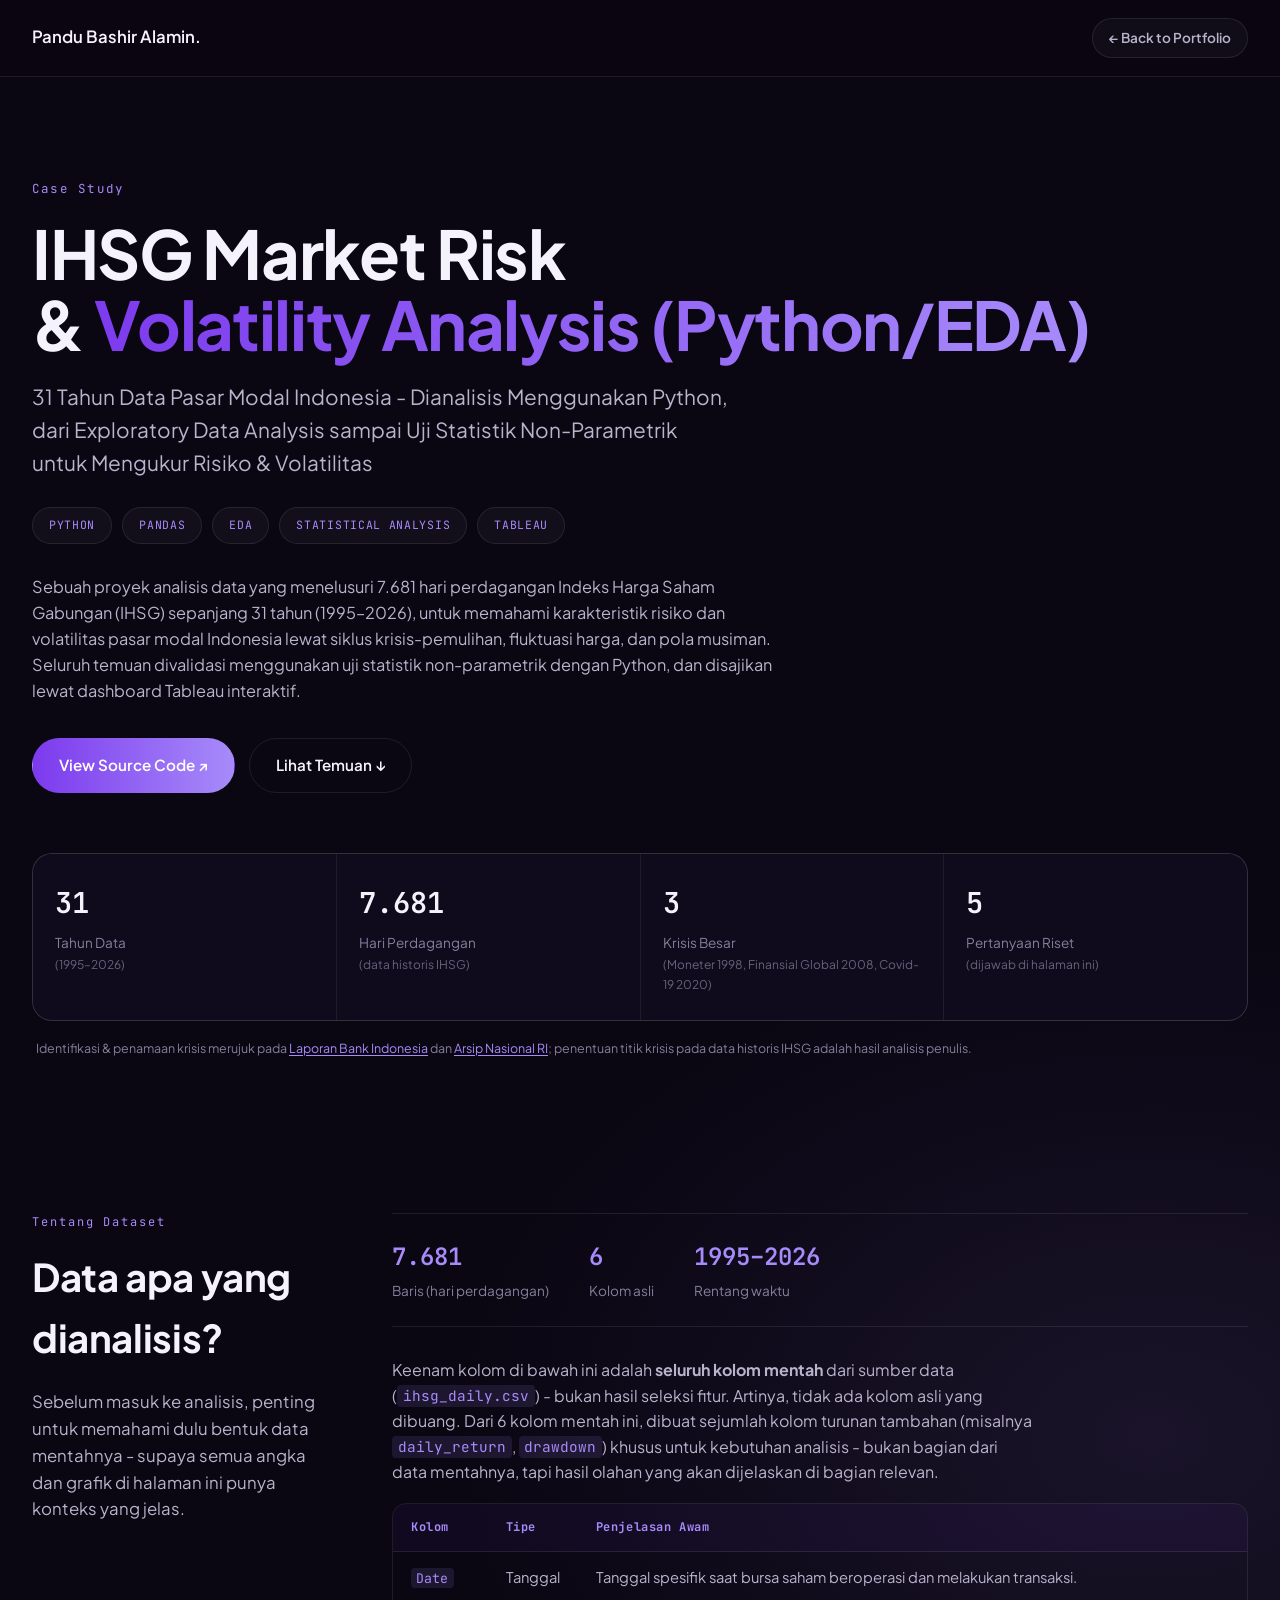
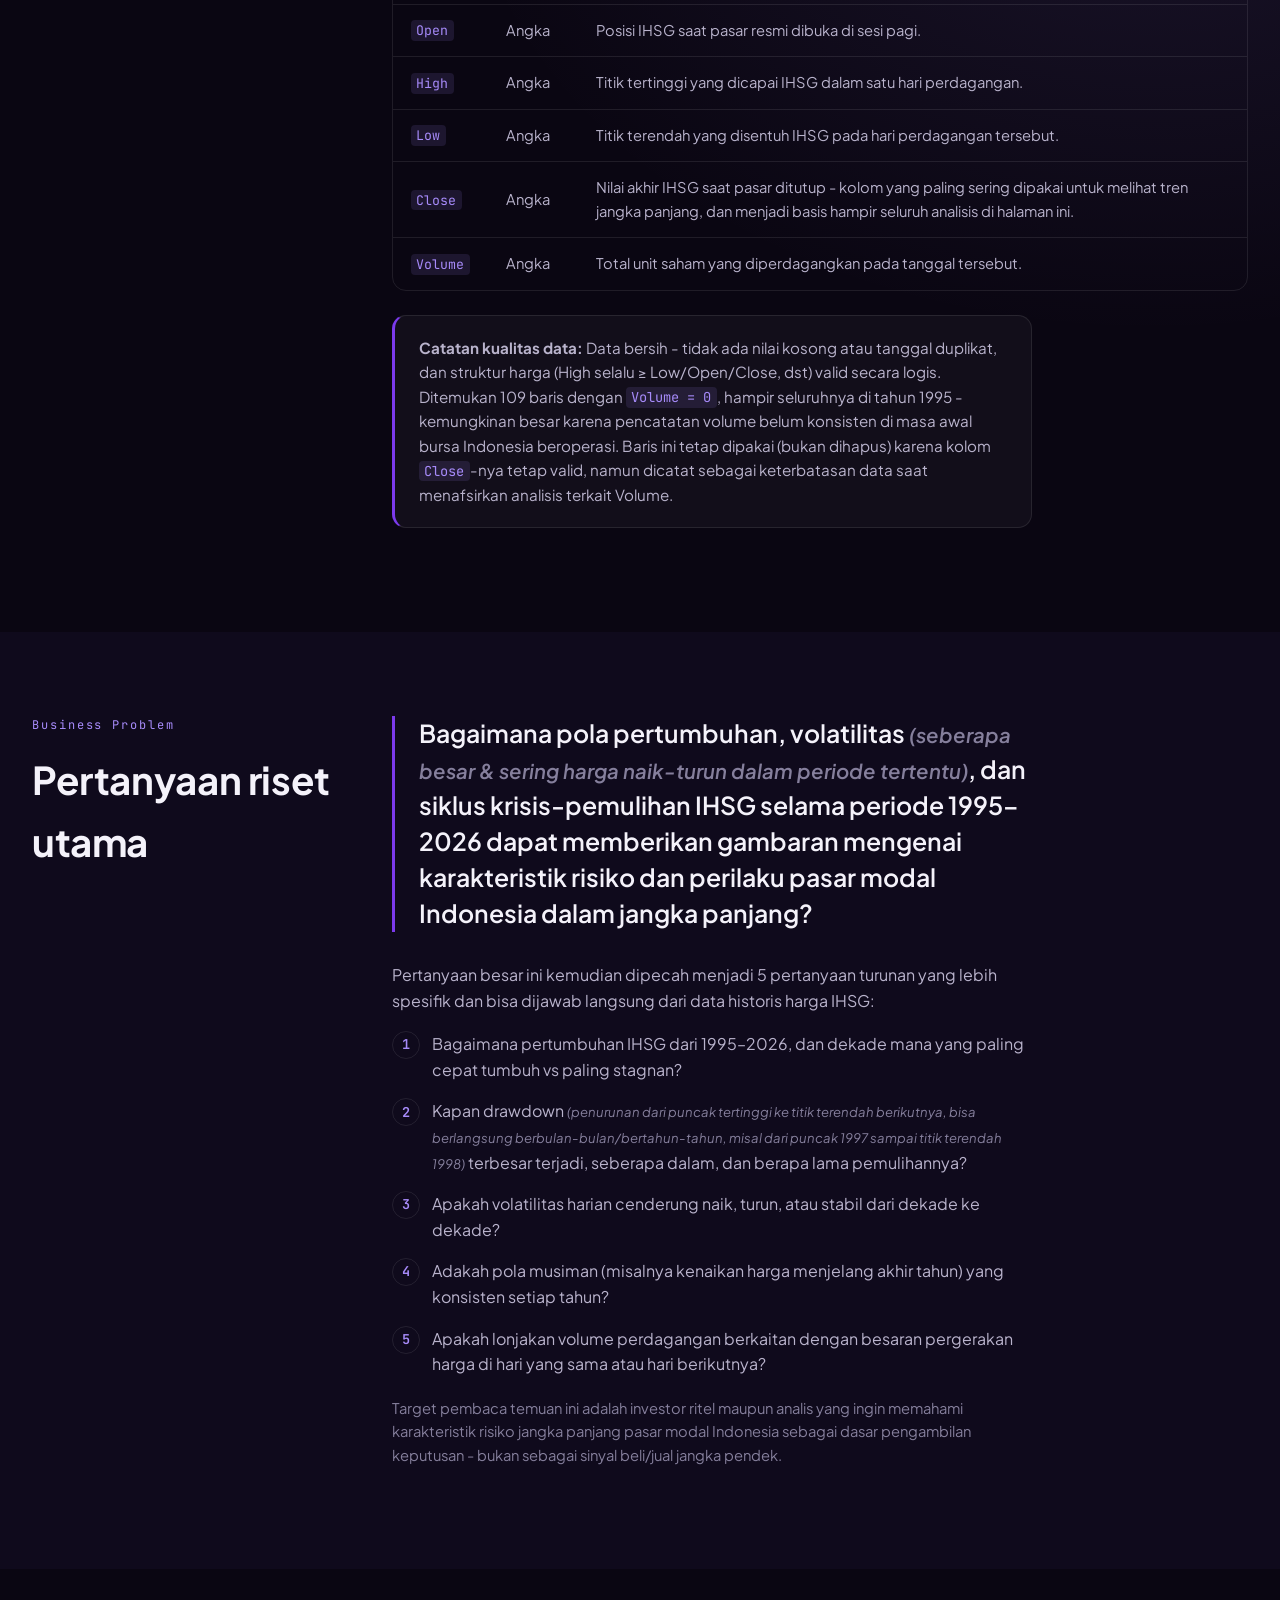
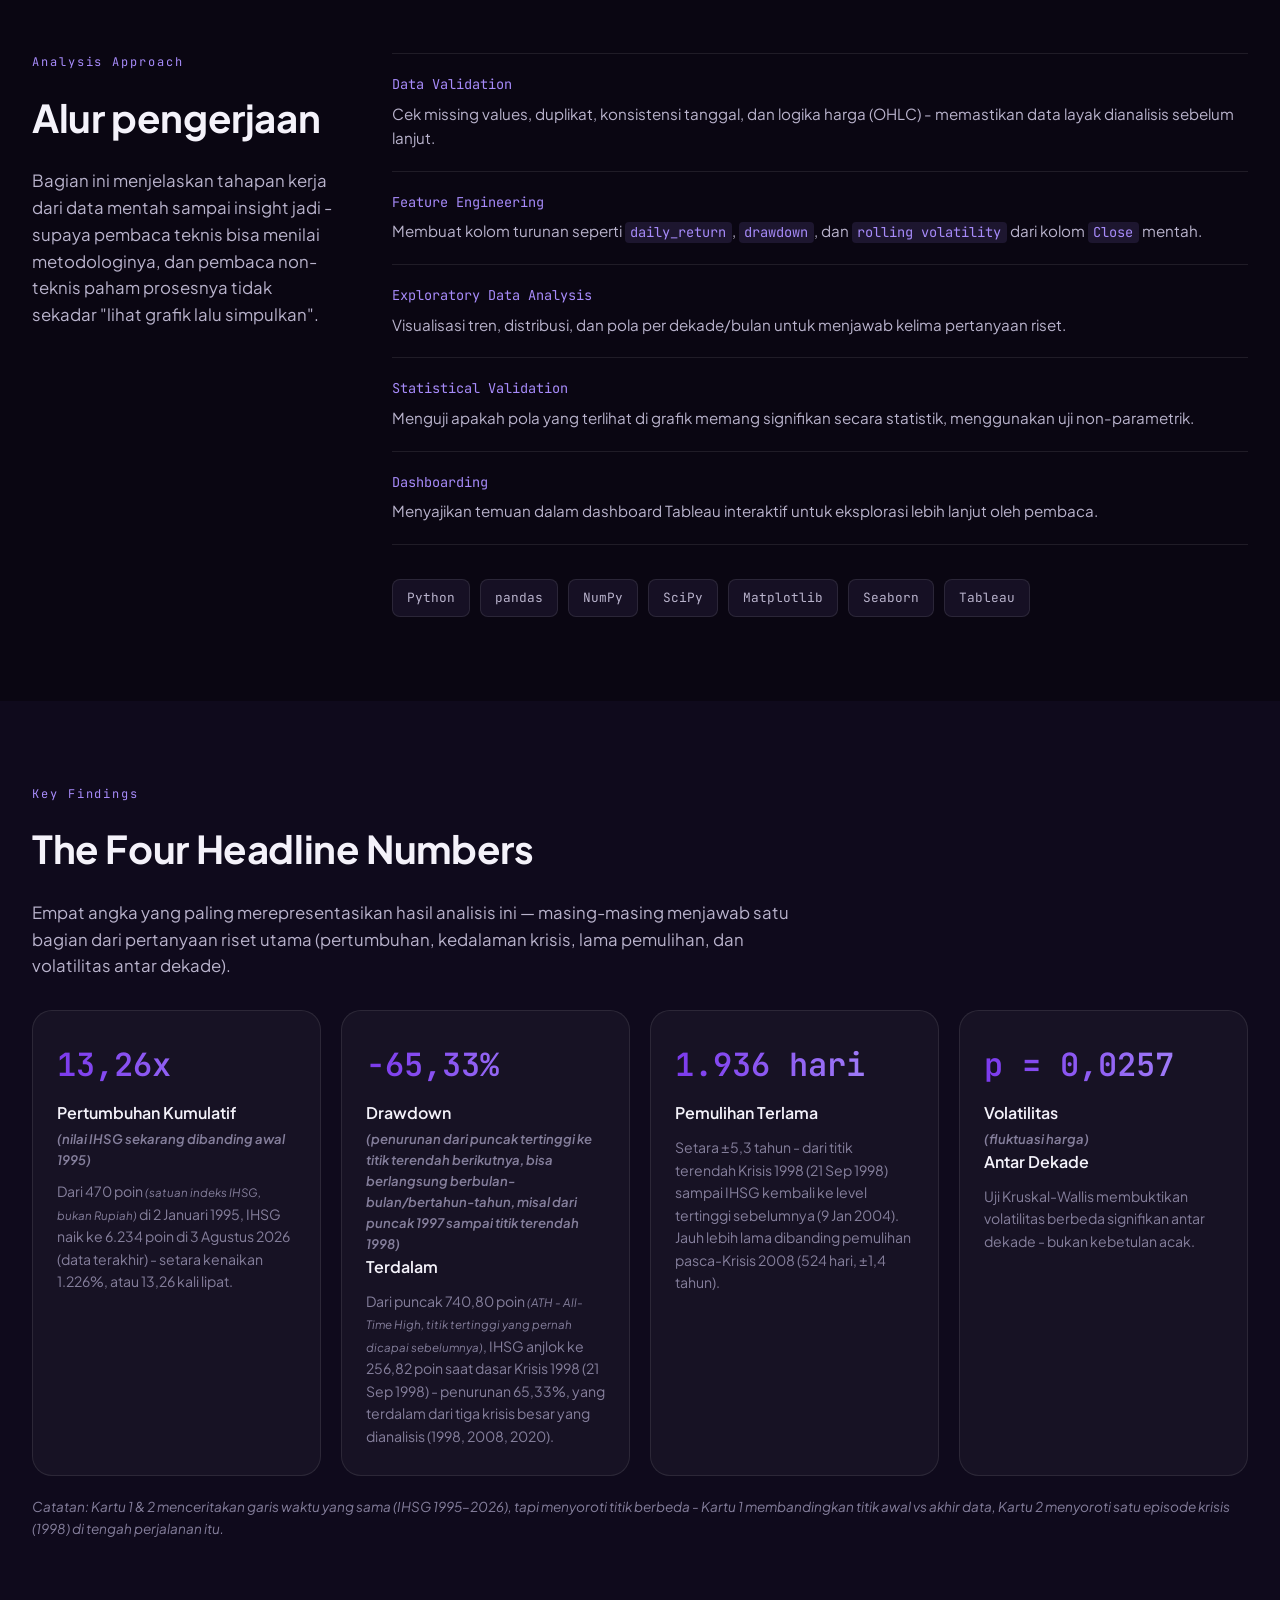
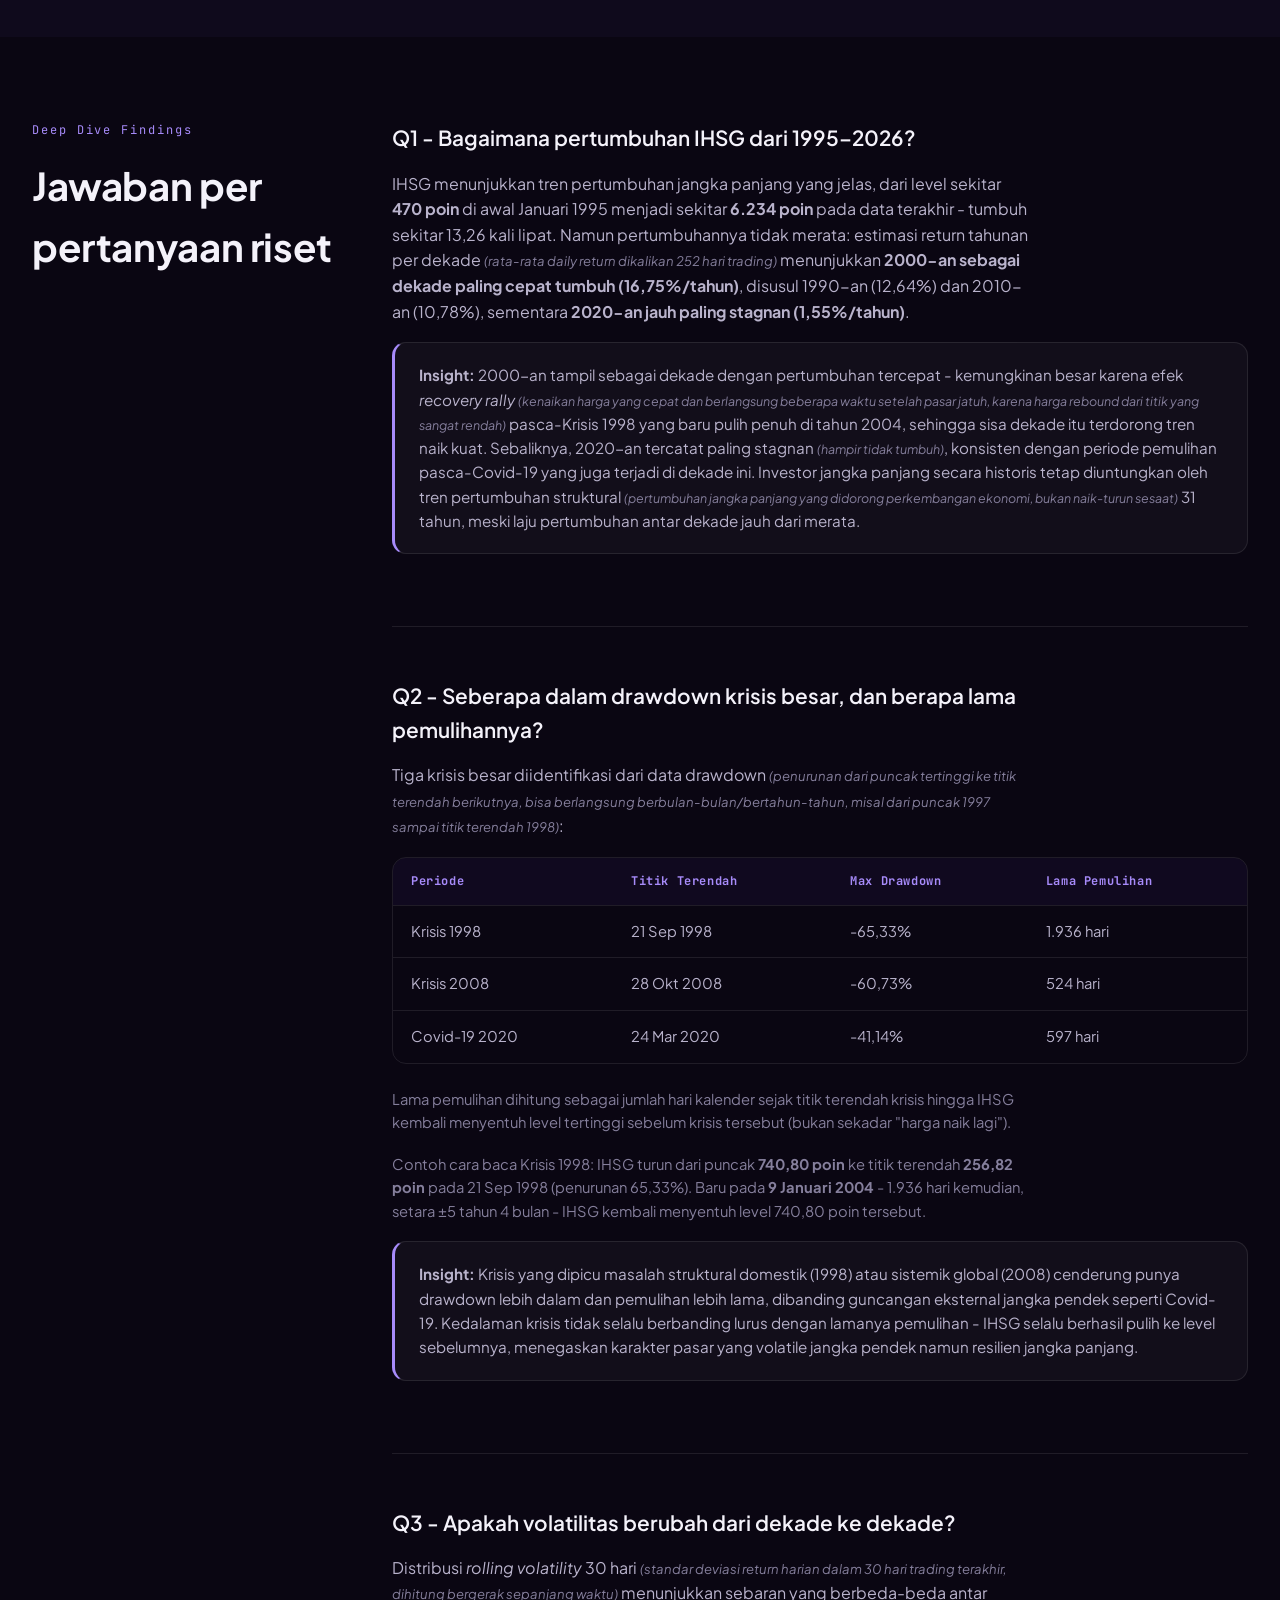
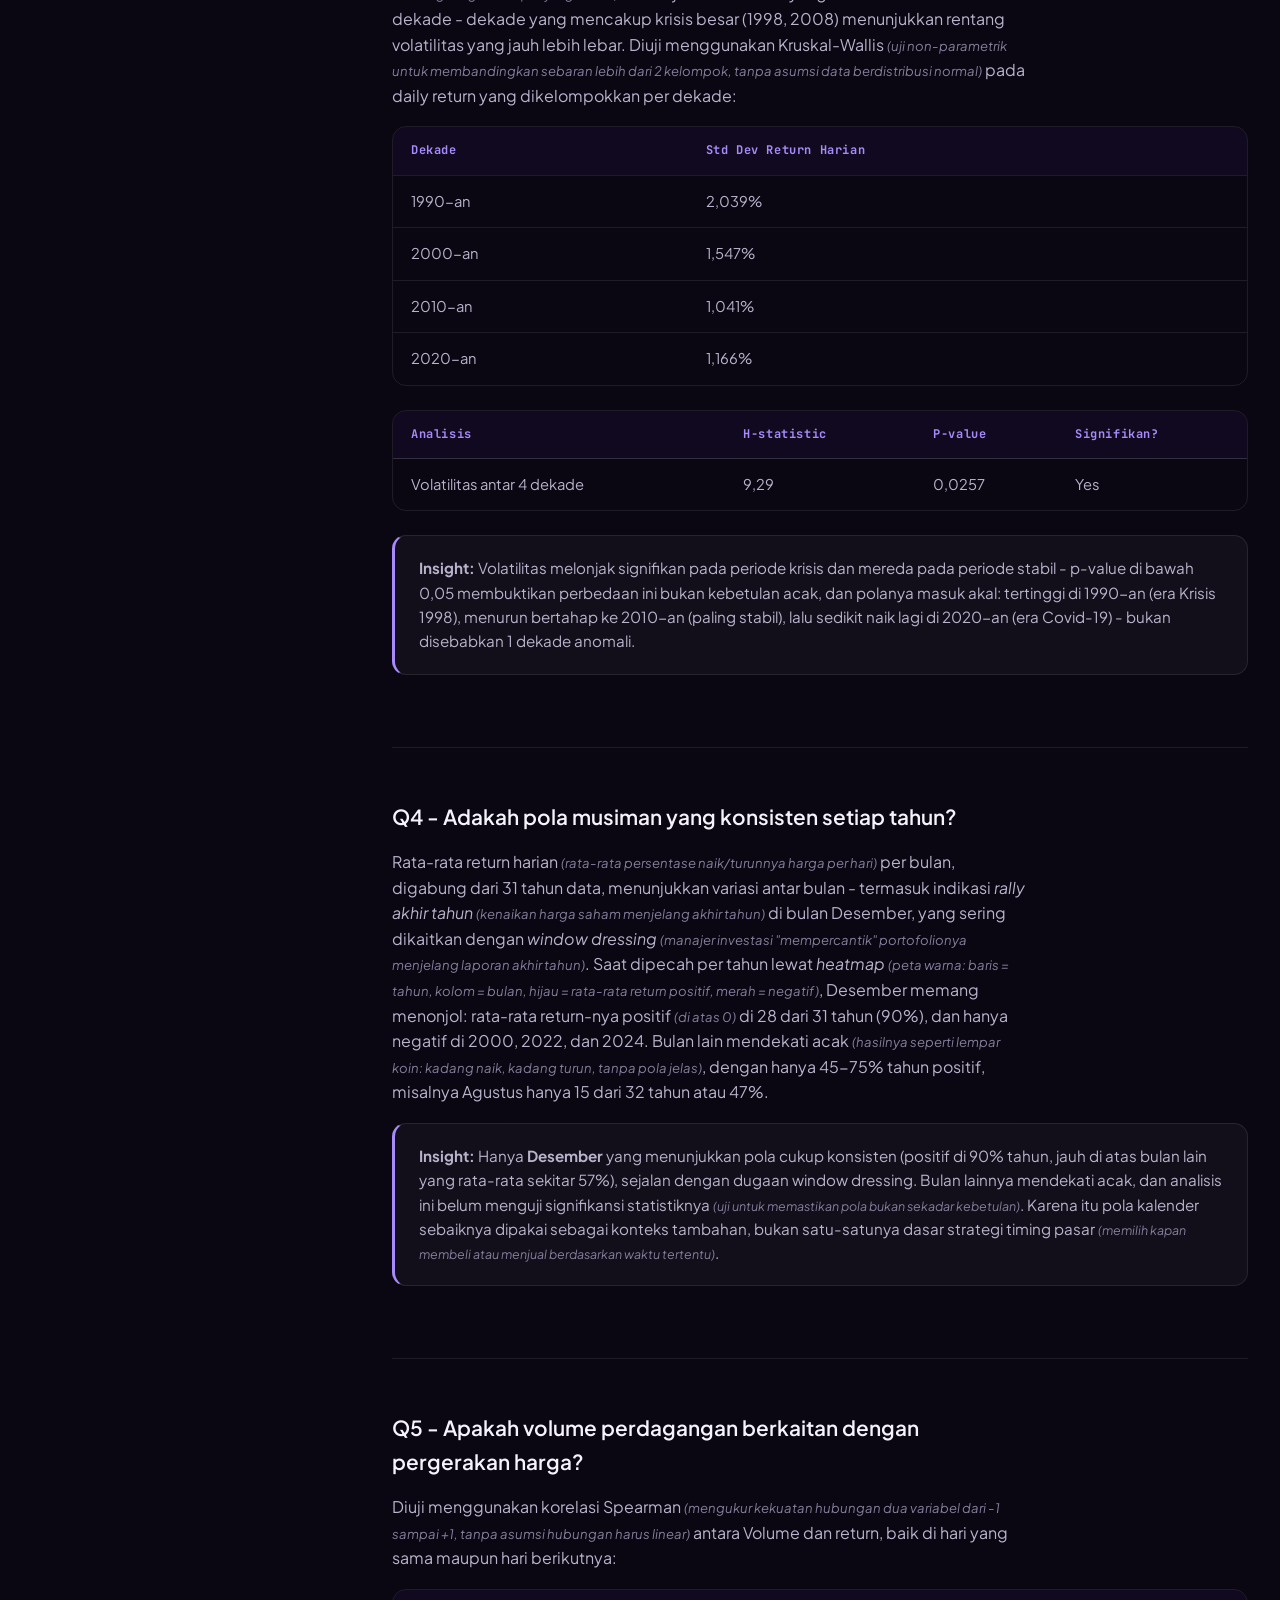
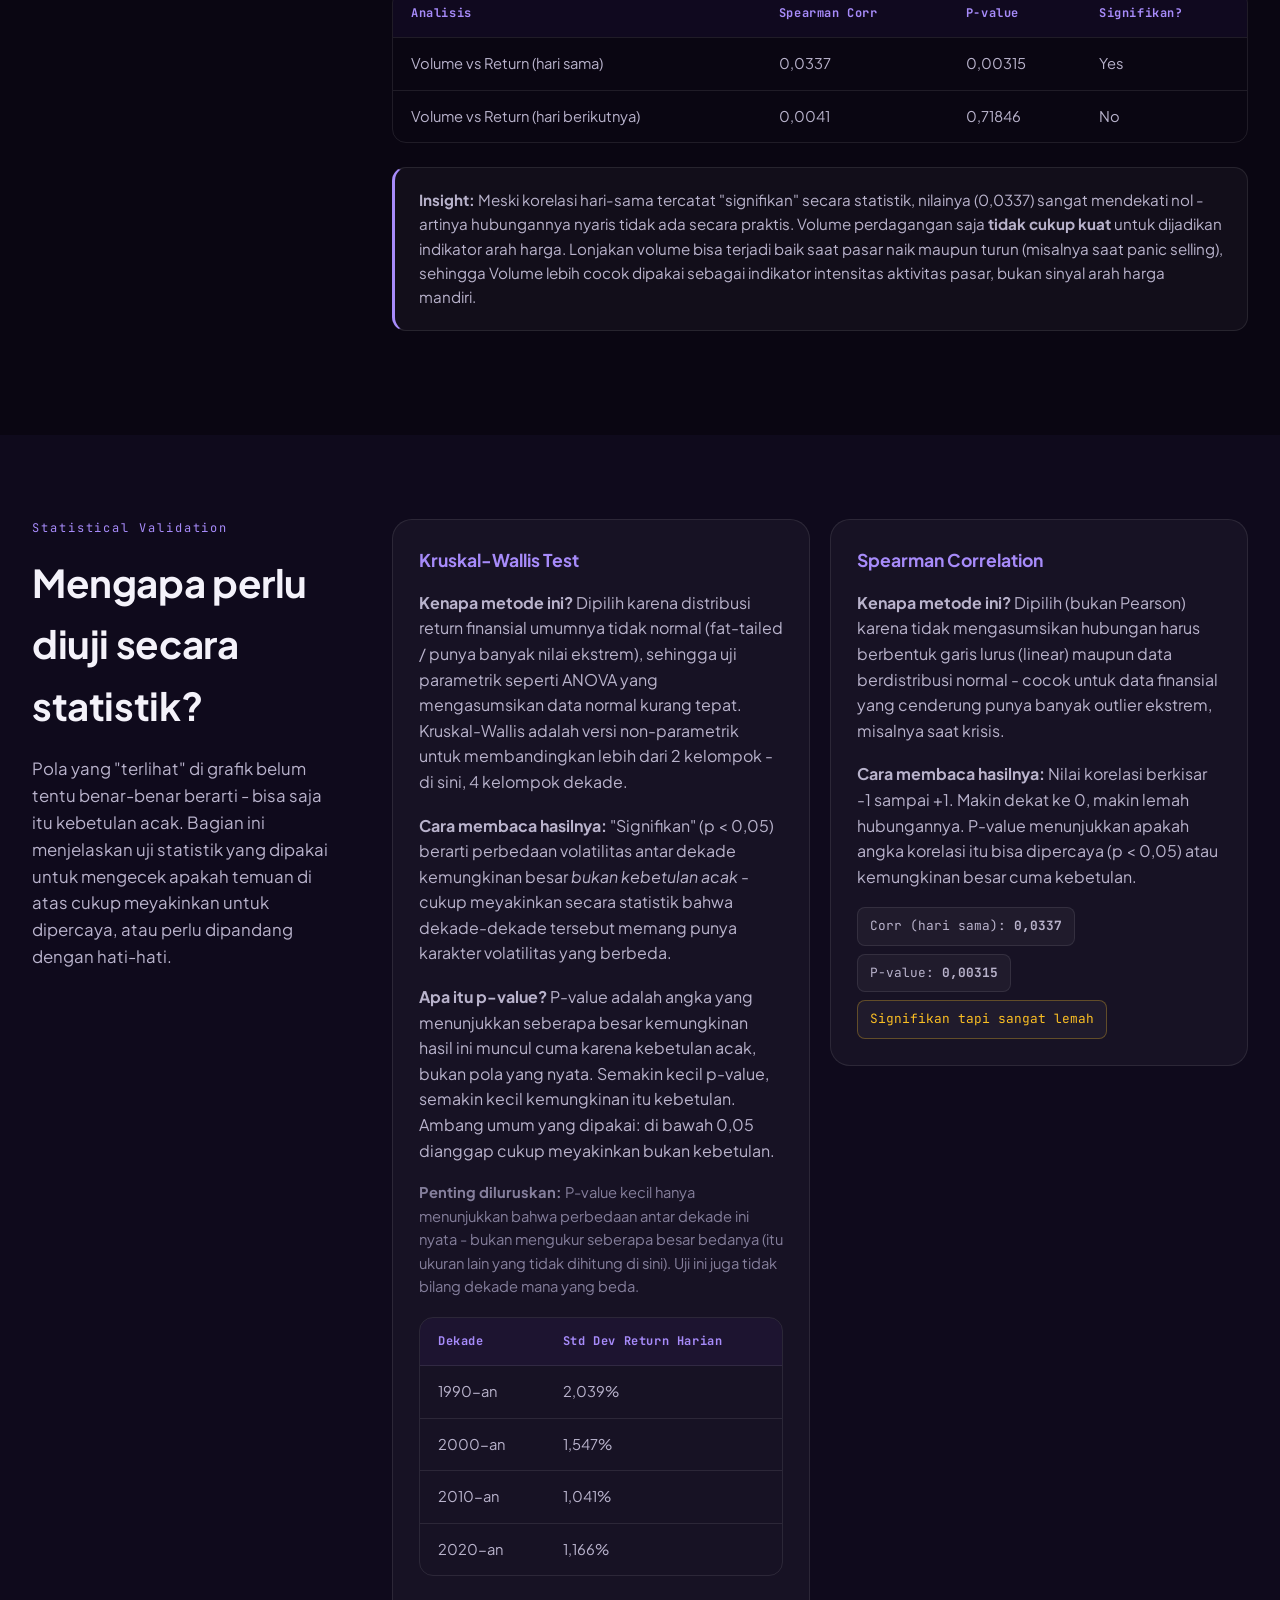
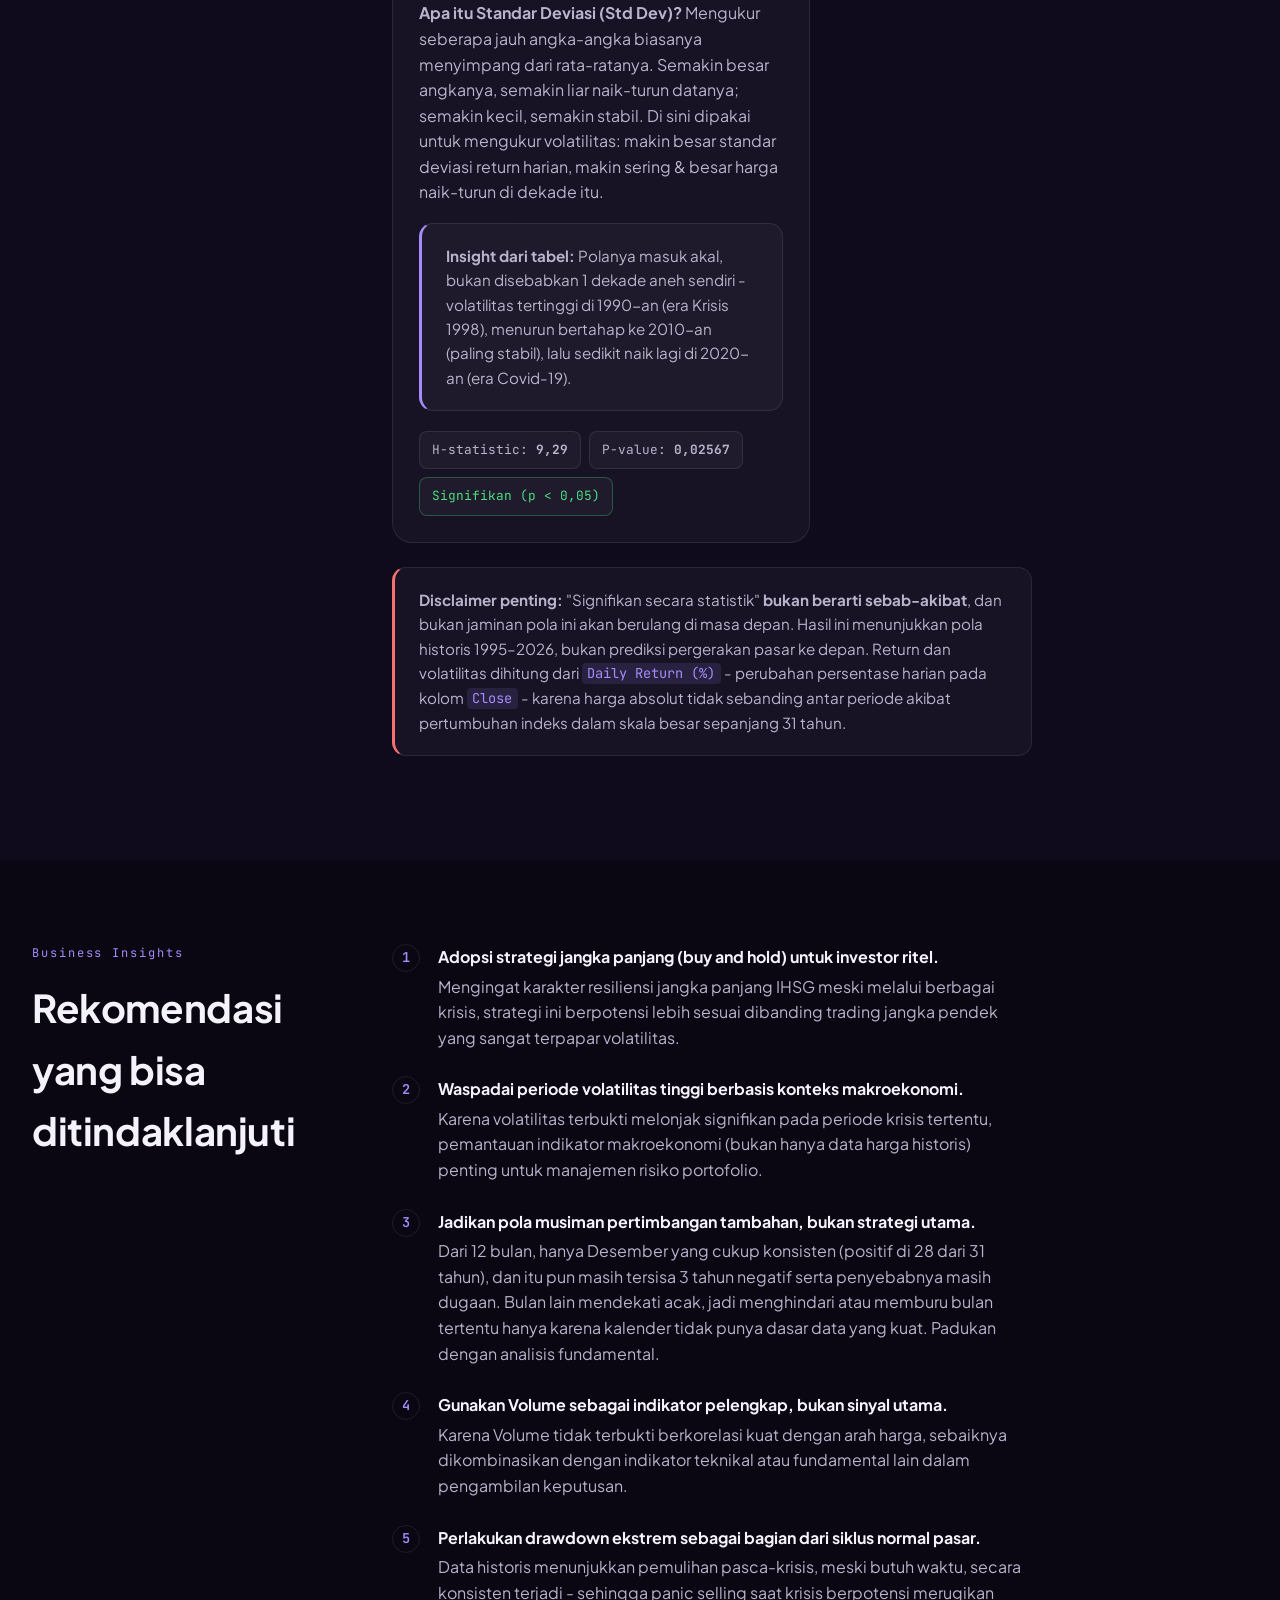
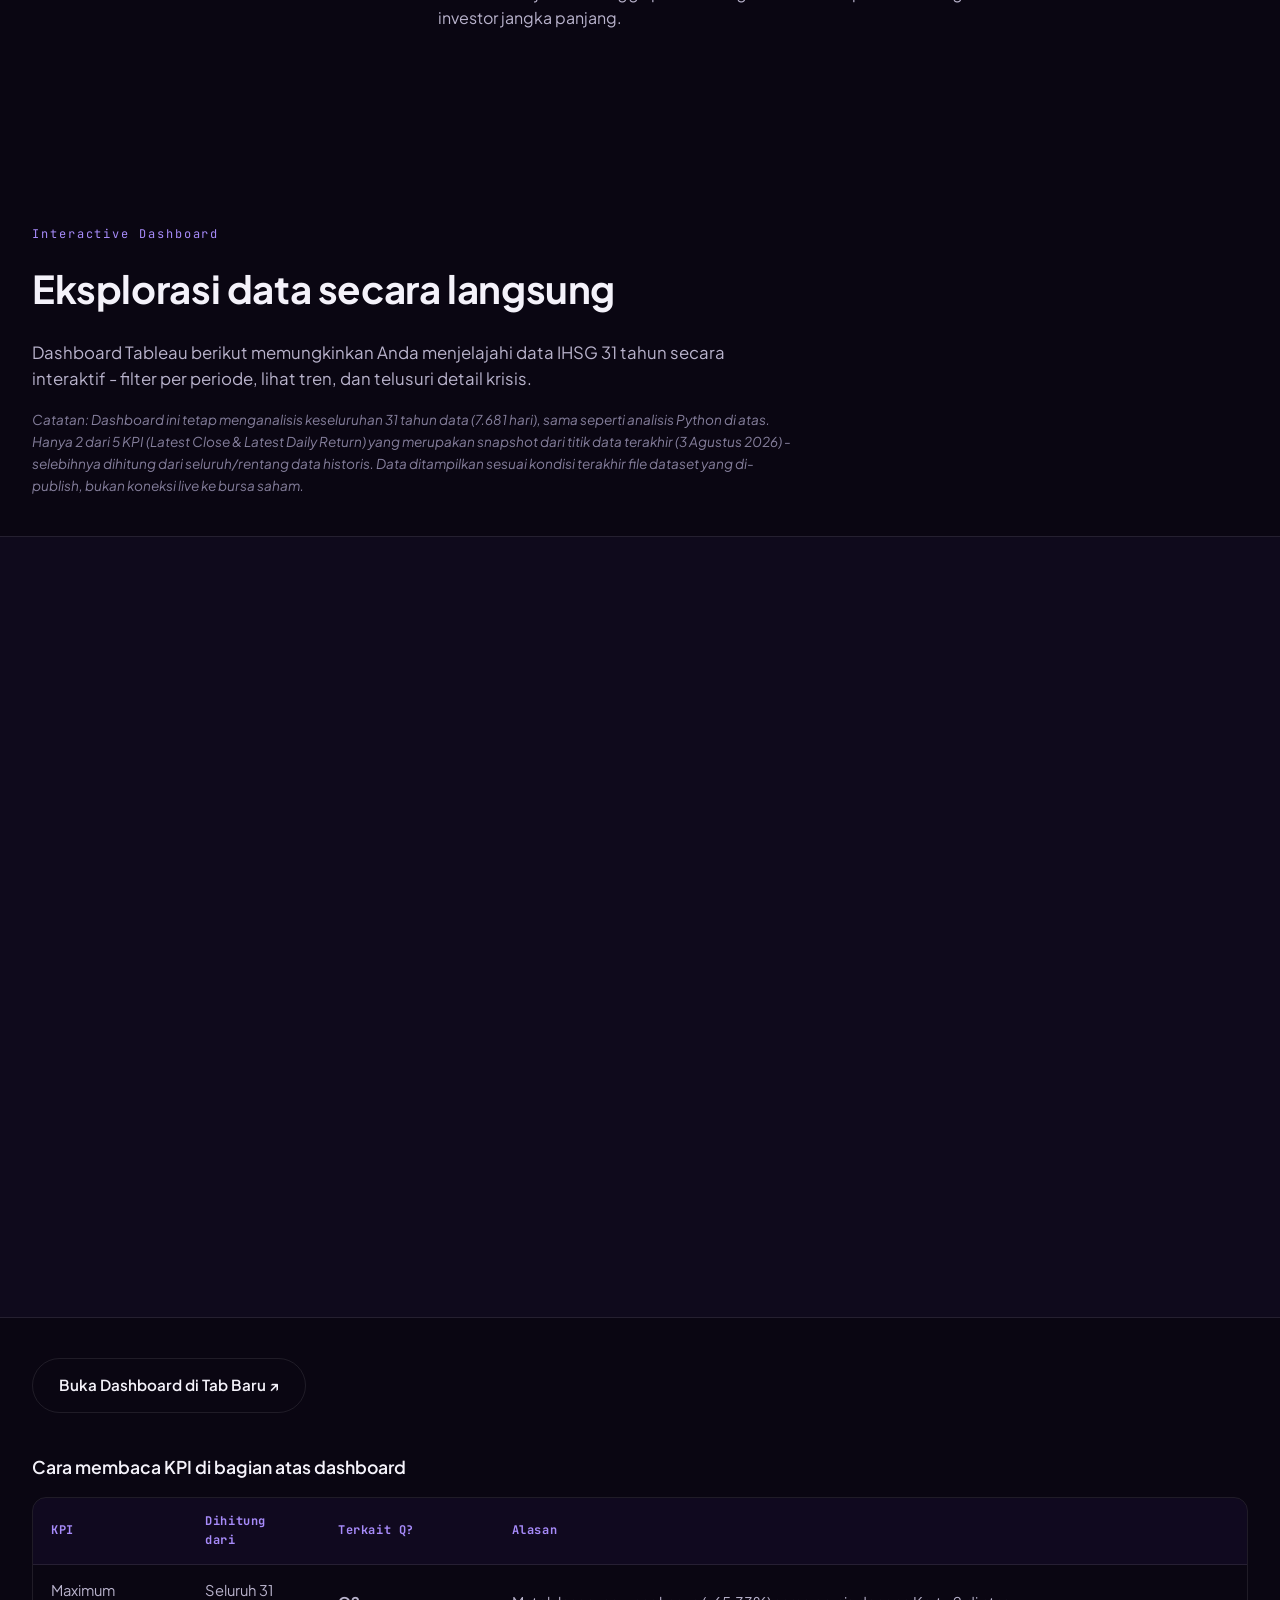
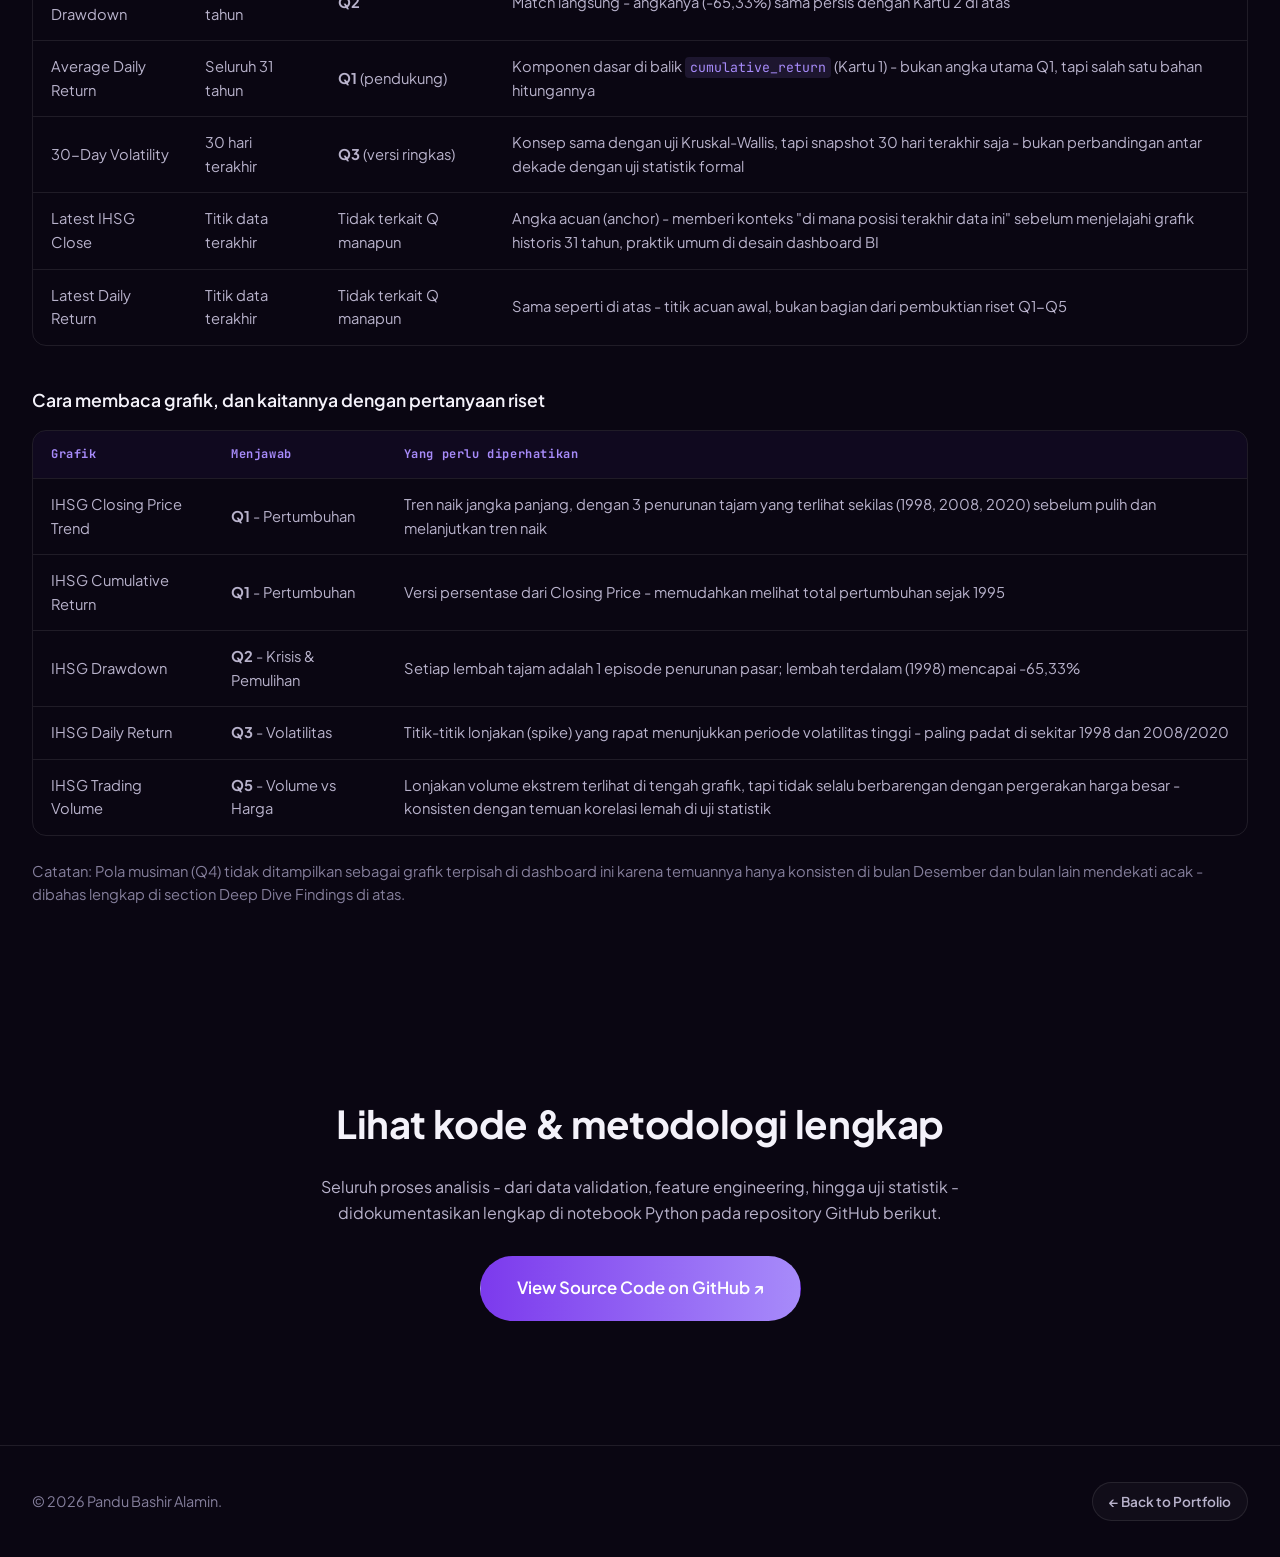
==== commit 324176bc: "update all" ====
--- a/index.html
+++ b/index.html
@@ -250,7 +250,7 @@
  <h3 class="finding__q">Q1 - Bagaimana pertumbuhan IHSG dari 1995–2026?</h3>
  <p class="body-text">IHSG menunjukkan tren pertumbuhan jangka panjang yang jelas, dari level sekitar <strong>470 poin</strong> di awal Januari 1995 menjadi sekitar <strong>6.234 poin</strong> pada data terakhir - tumbuh sekitar 13,26 kali lipat. Namun pertumbuhannya tidak merata: estimasi return tahunan per dekade <span class="term">(rata-rata daily return dikalikan 252 hari trading)</span> menunjukkan <strong>2000-an sebagai dekade paling cepat tumbuh (16,75%/tahun)</strong>, disusul 1990-an (12,64%) dan 2010-an (10,78%), sementara <strong>2020-an jauh paling stagnan (1,55%/tahun)</strong>.</p>
  <div class="callout callout--insight">
- <strong>Insight:</strong> 2000-an tampil sebagai dekade dengan pertumbuhan tercepat - kemungkinan besar karena efek recovery rally pasca-Krisis 1998 yang baru pulih penuh di tahun 2004, sehingga sisa dekade itu terdorong tren naik kuat. Sebaliknya, 2020-an tercatat paling stagnan, konsisten dengan periode pemulihan pasca-Covid-19 yang juga terjadi di dekade ini. Investor jangka panjang secara historis tetap diuntungkan oleh tren pertumbuhan struktural 31 tahun, meski laju pertumbuhan antar dekade jauh dari merata.
+ <strong>Insight:</strong> 2000-an tampil sebagai dekade dengan pertumbuhan tercepat - kemungkinan besar karena efek <em>recovery rally</em> <span class="term">(kenaikan harga yang cepat dan berlangsung beberapa waktu setelah pasar jatuh, karena harga rebound dari titik yang sangat rendah)</span> pasca-Krisis 1998 yang baru pulih penuh di tahun 2004, sehingga sisa dekade itu terdorong tren naik kuat. Sebaliknya, 2020-an tercatat paling stagnan <span class="term">(hampir tidak tumbuh)</span>, konsisten dengan periode pemulihan pasca-Covid-19 yang juga terjadi di dekade ini. Investor jangka panjang secara historis tetap diuntungkan oleh tren pertumbuhan struktural <span class="term">(pertumbuhan jangka panjang yang didorong perkembangan ekonomi, bukan naik-turun sesaat)</span> 31 tahun, meski laju pertumbuhan antar dekade jauh dari merata.
  </div>
  </article>
 
@@ -313,9 +313,9 @@
  <!-- Q4 -->
  <article class="finding">
  <h3 class="finding__q">Q4 - Adakah pola musiman yang konsisten setiap tahun?</h3>
- <p class="body-text">Rata-rata return harian per bulan (digabung dari 31 tahun data) menunjukkan variasi antar bulan - termasuk indikasi pola yang sering diasosiasikan dengan <em>window dressing</em> <span class="term">(kenaikan harga saham menjelang akhir tahun karena manajer investasi "mempercantik" portofolionya)</span> di bulan Desember. Saat dipecah per tahun lewat heatmap, Desember memang menonjol: rata-rata return-nya positif di 28 dari 31 tahun (90%), sedangkan bulan lain mendekati acak (45-75% tahun positif, misalnya Agustus hanya 15 dari 32 tahun atau 47%).</p>
+ <p class="body-text">Rata-rata return harian <span class="term">(rata-rata persentase naik/turunnya harga per hari)</span> per bulan, digabung dari 31 tahun data, menunjukkan variasi antar bulan - termasuk indikasi <em>rally akhir tahun</em> <span class="term">(kenaikan harga saham menjelang akhir tahun)</span> di bulan Desember, yang sering dikaitkan dengan <em>window dressing</em> <span class="term">(manajer investasi "mempercantik" portofolionya menjelang laporan akhir tahun)</span>. Saat dipecah per tahun lewat <em>heatmap</em> <span class="term">(peta warna: baris = tahun, kolom = bulan, hijau = rata-rata return positif, merah = negatif)</span>, Desember memang menonjol: rata-rata return-nya positif <span class="term">(di atas 0)</span> di 28 dari 31 tahun (90%), dan hanya negatif di 2000, 2022, dan 2024. Bulan lain mendekati acak <span class="term">(hasilnya seperti lempar koin: kadang naik, kadang turun, tanpa pola jelas)</span>, dengan hanya 45-75% tahun positif, misalnya Agustus hanya 15 dari 32 tahun atau 47%.</p>
  <div class="callout callout--insight">
- <strong>Insight:</strong> Hanya <strong>Desember</strong> yang menunjukkan pola cukup konsisten (positif di 90% tahun, jauh di atas rata-rata bulan lain sekitar 60%), sejalan dengan dugaan window dressing. Bulan lainnya mendekati acak, dan analisis ini belum menguji signifikansi statistiknya. Karena itu pola kalender sebaiknya dipakai sebagai konteks tambahan, bukan satu-satunya dasar strategi timing pasar.
+ <strong>Insight:</strong> Hanya <strong>Desember</strong> yang menunjukkan pola cukup konsisten (positif di 90% tahun, jauh di atas bulan lain yang rata-rata sekitar 57%), sejalan dengan dugaan window dressing. Bulan lainnya mendekati acak, dan analisis ini belum menguji signifikansi statistiknya <span class="term">(uji untuk memastikan pola bukan sekadar kebetulan)</span>. Karena itu pola kalender sebaiknya dipakai sebagai konteks tambahan, bukan satu-satunya dasar strategi timing pasar <span class="term">(memilih kapan membeli atau menjual berdasarkan waktu tertentu)</span>.
  </div>
  </article>
 
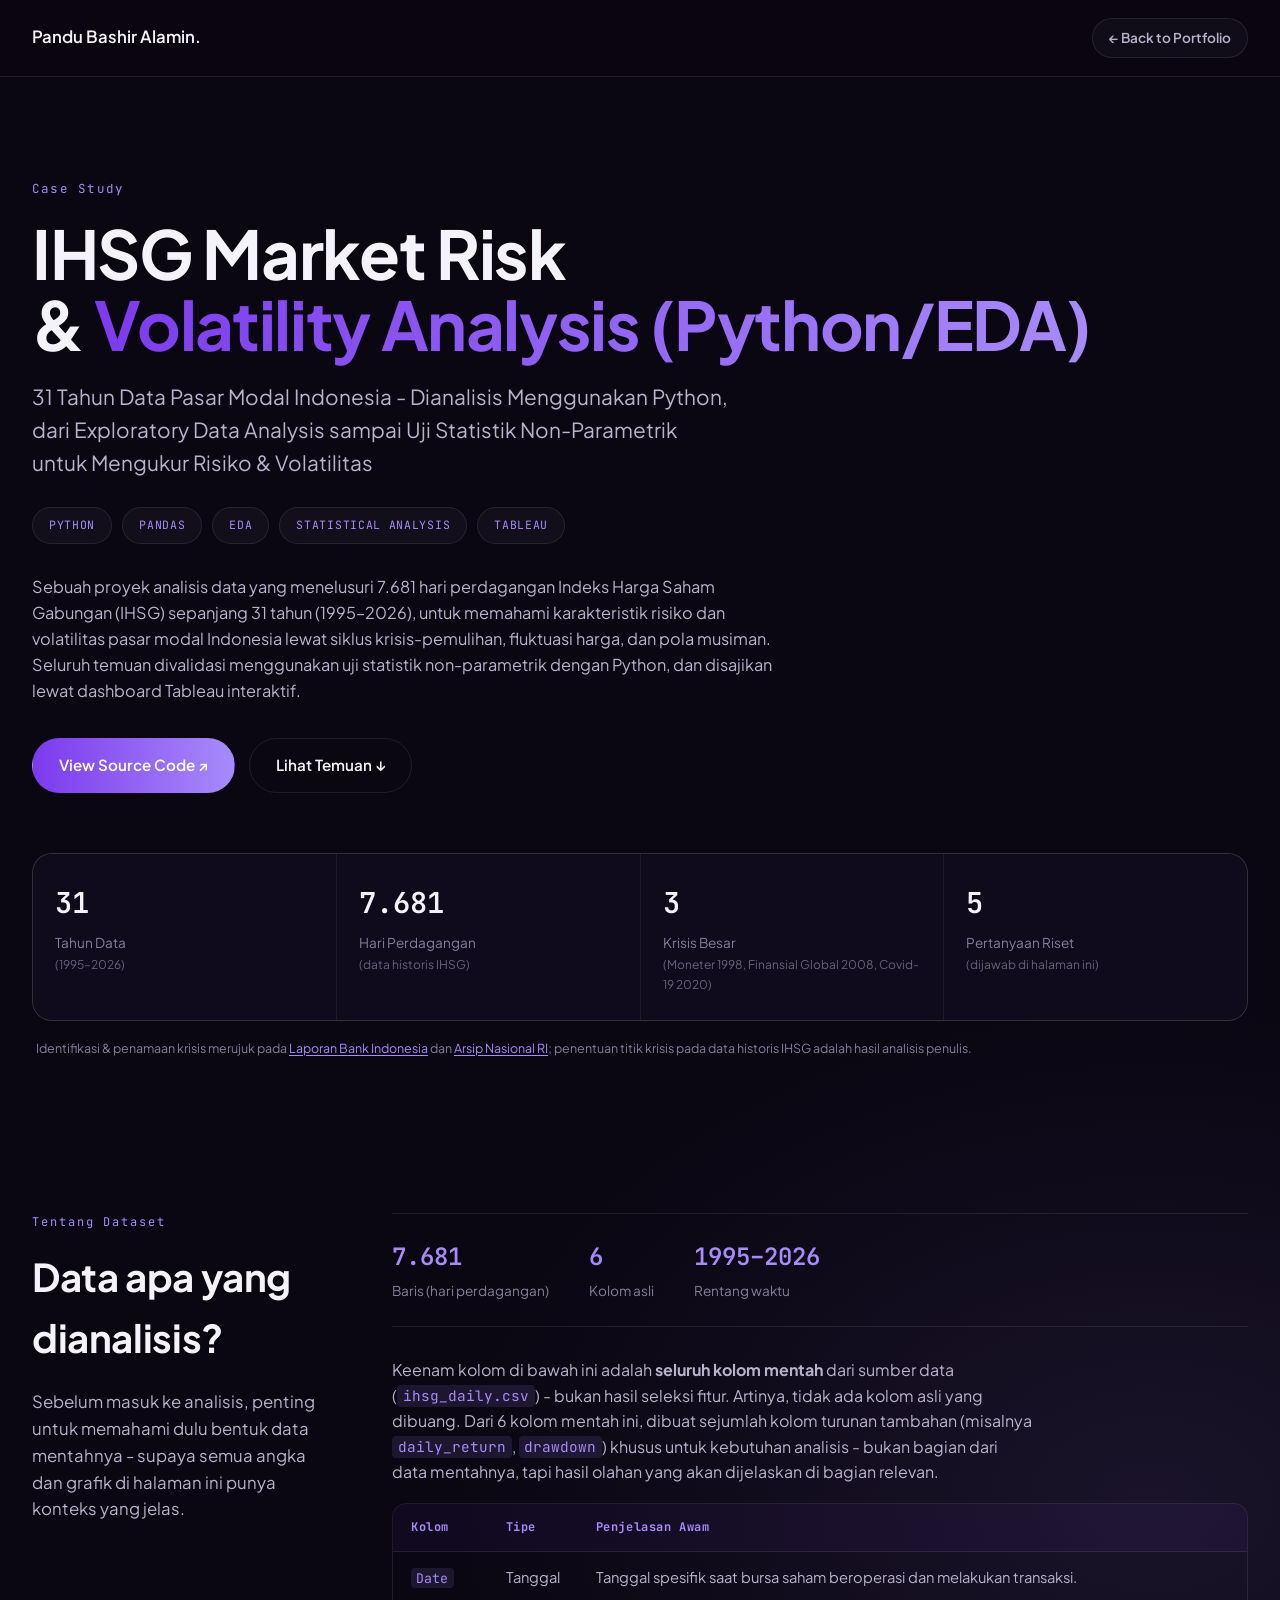
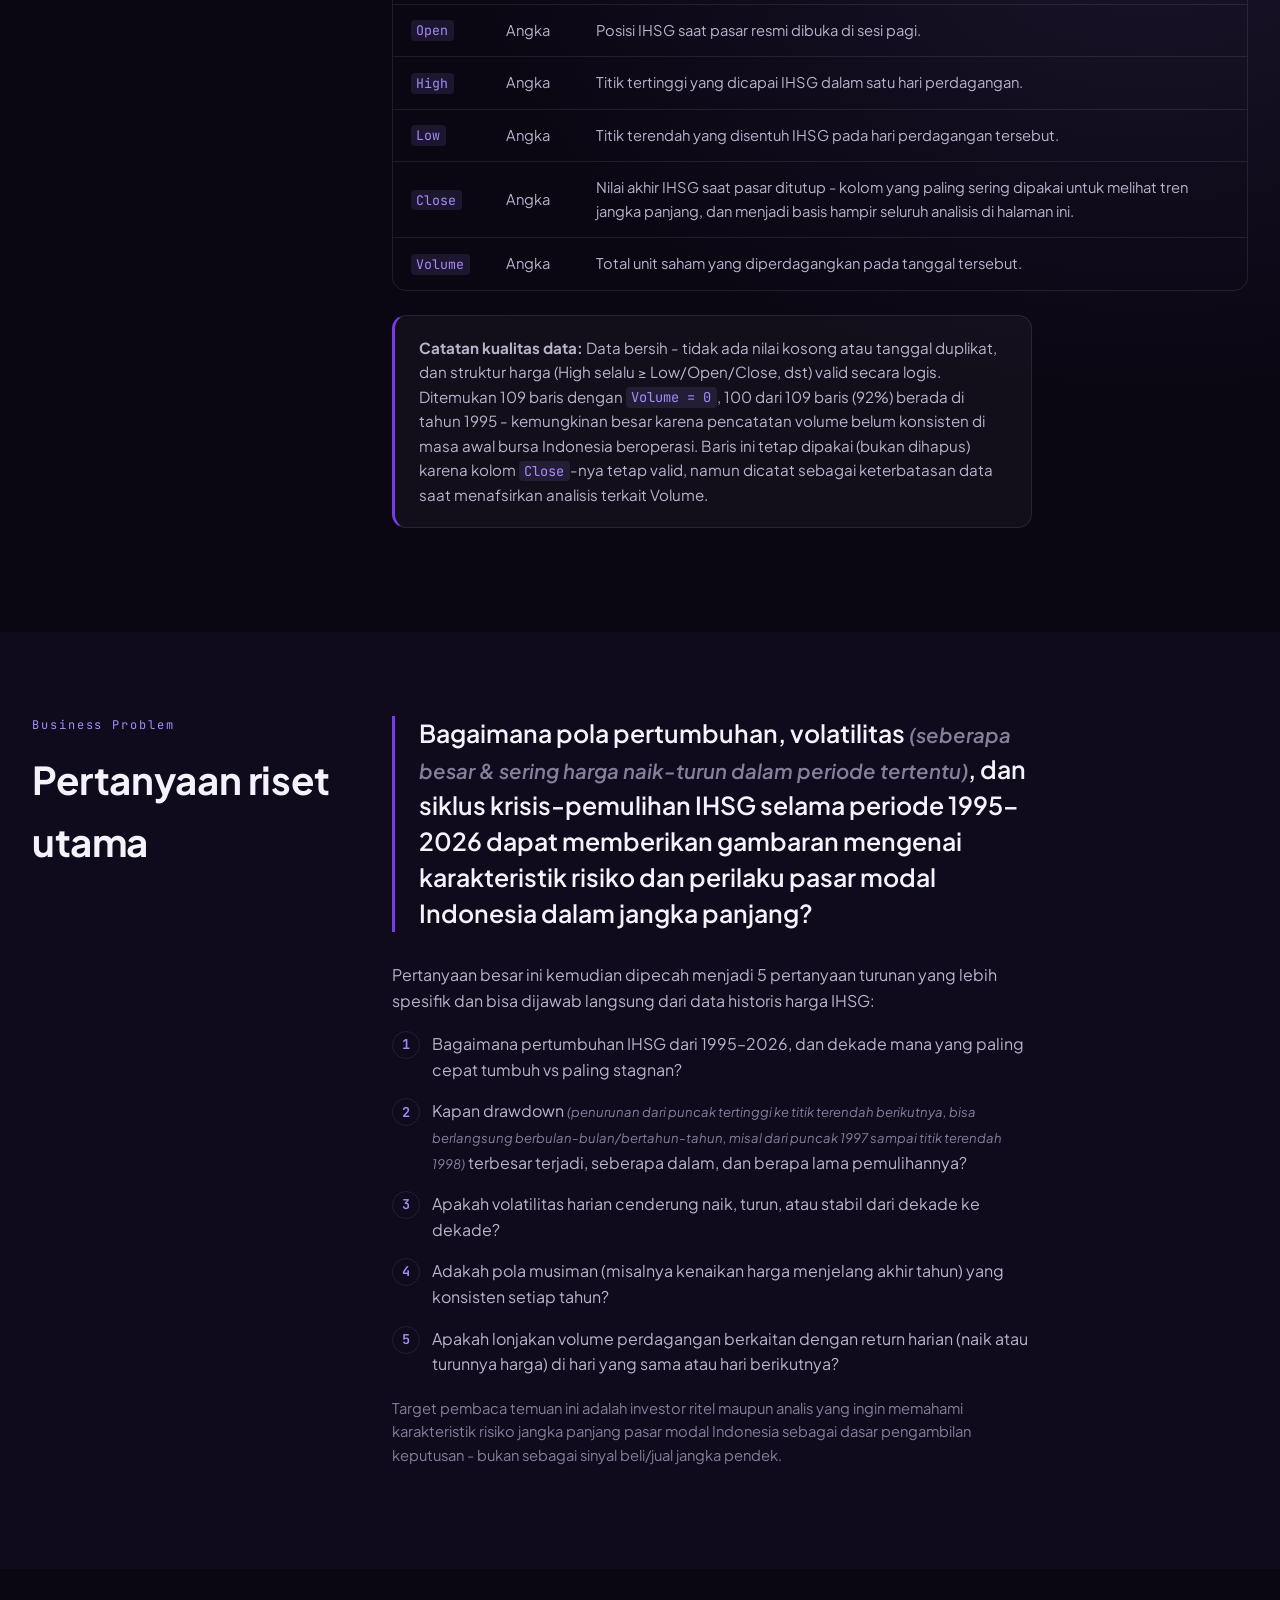
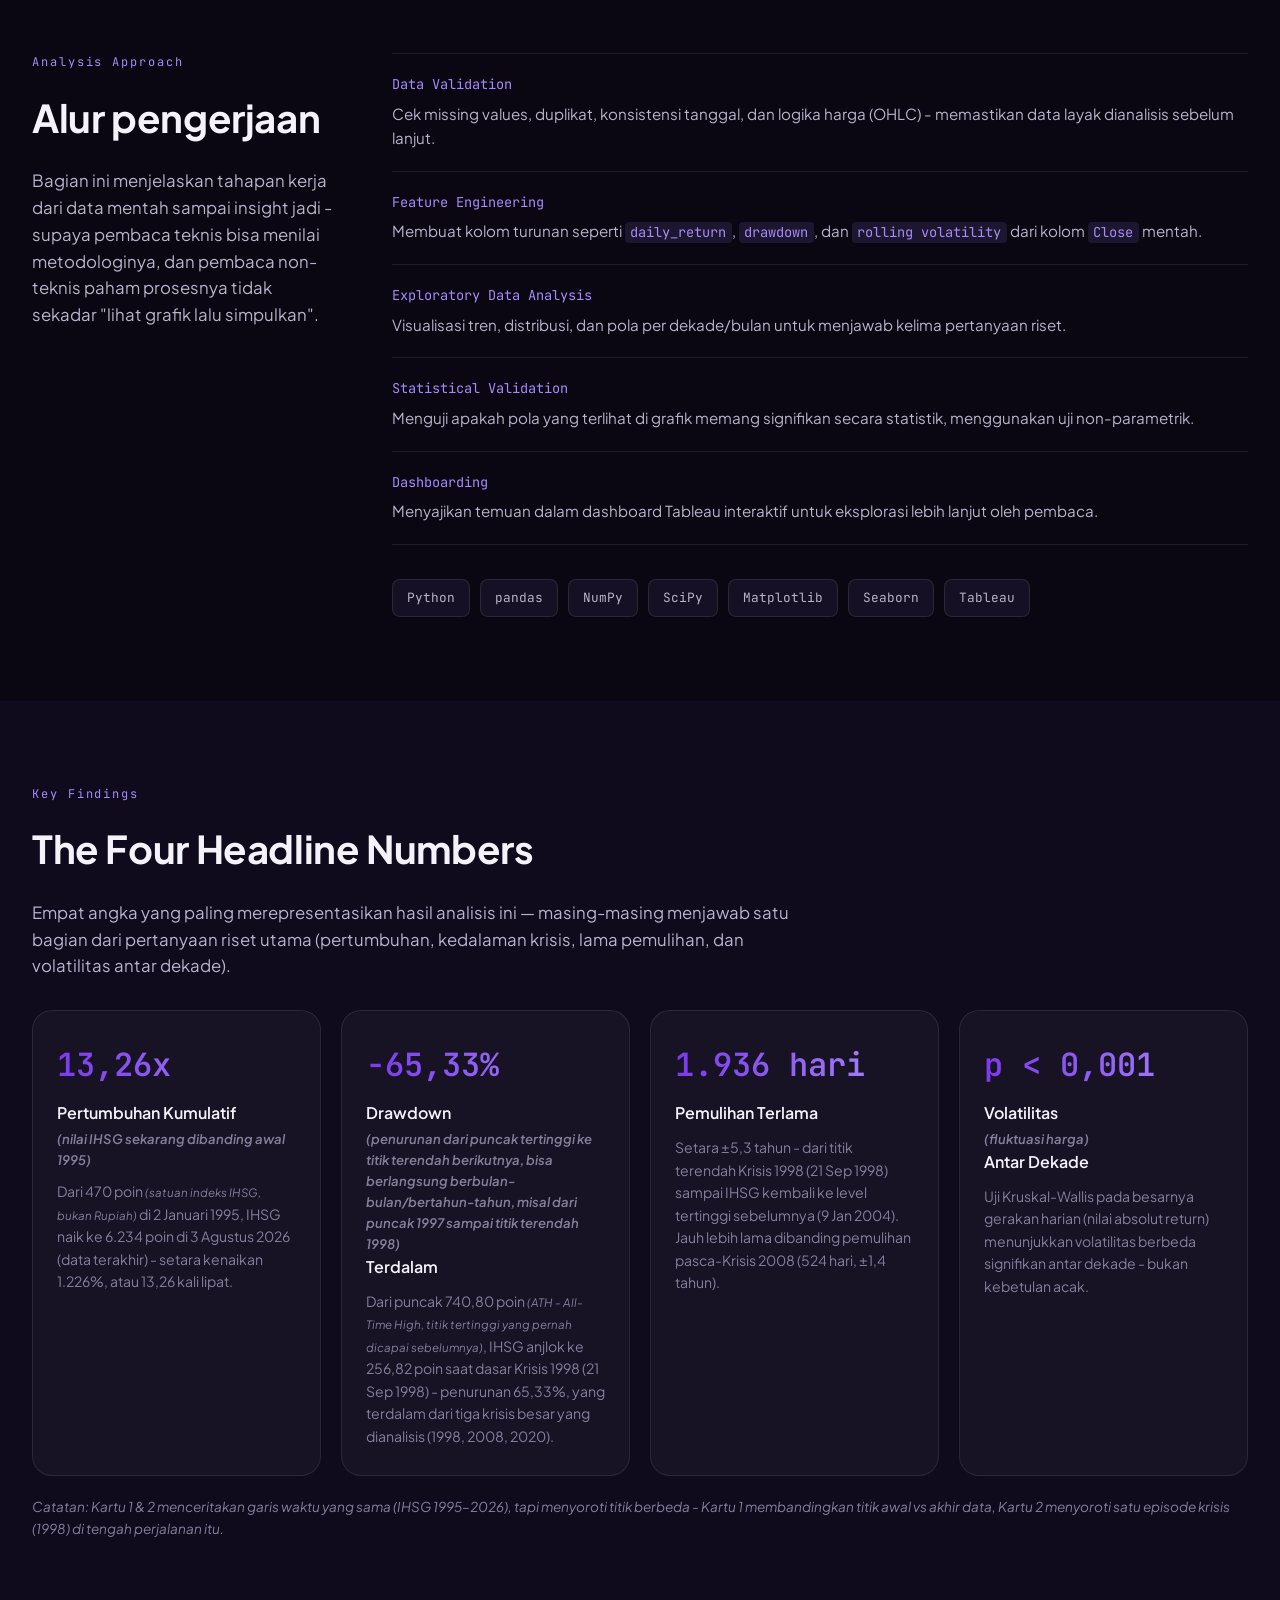
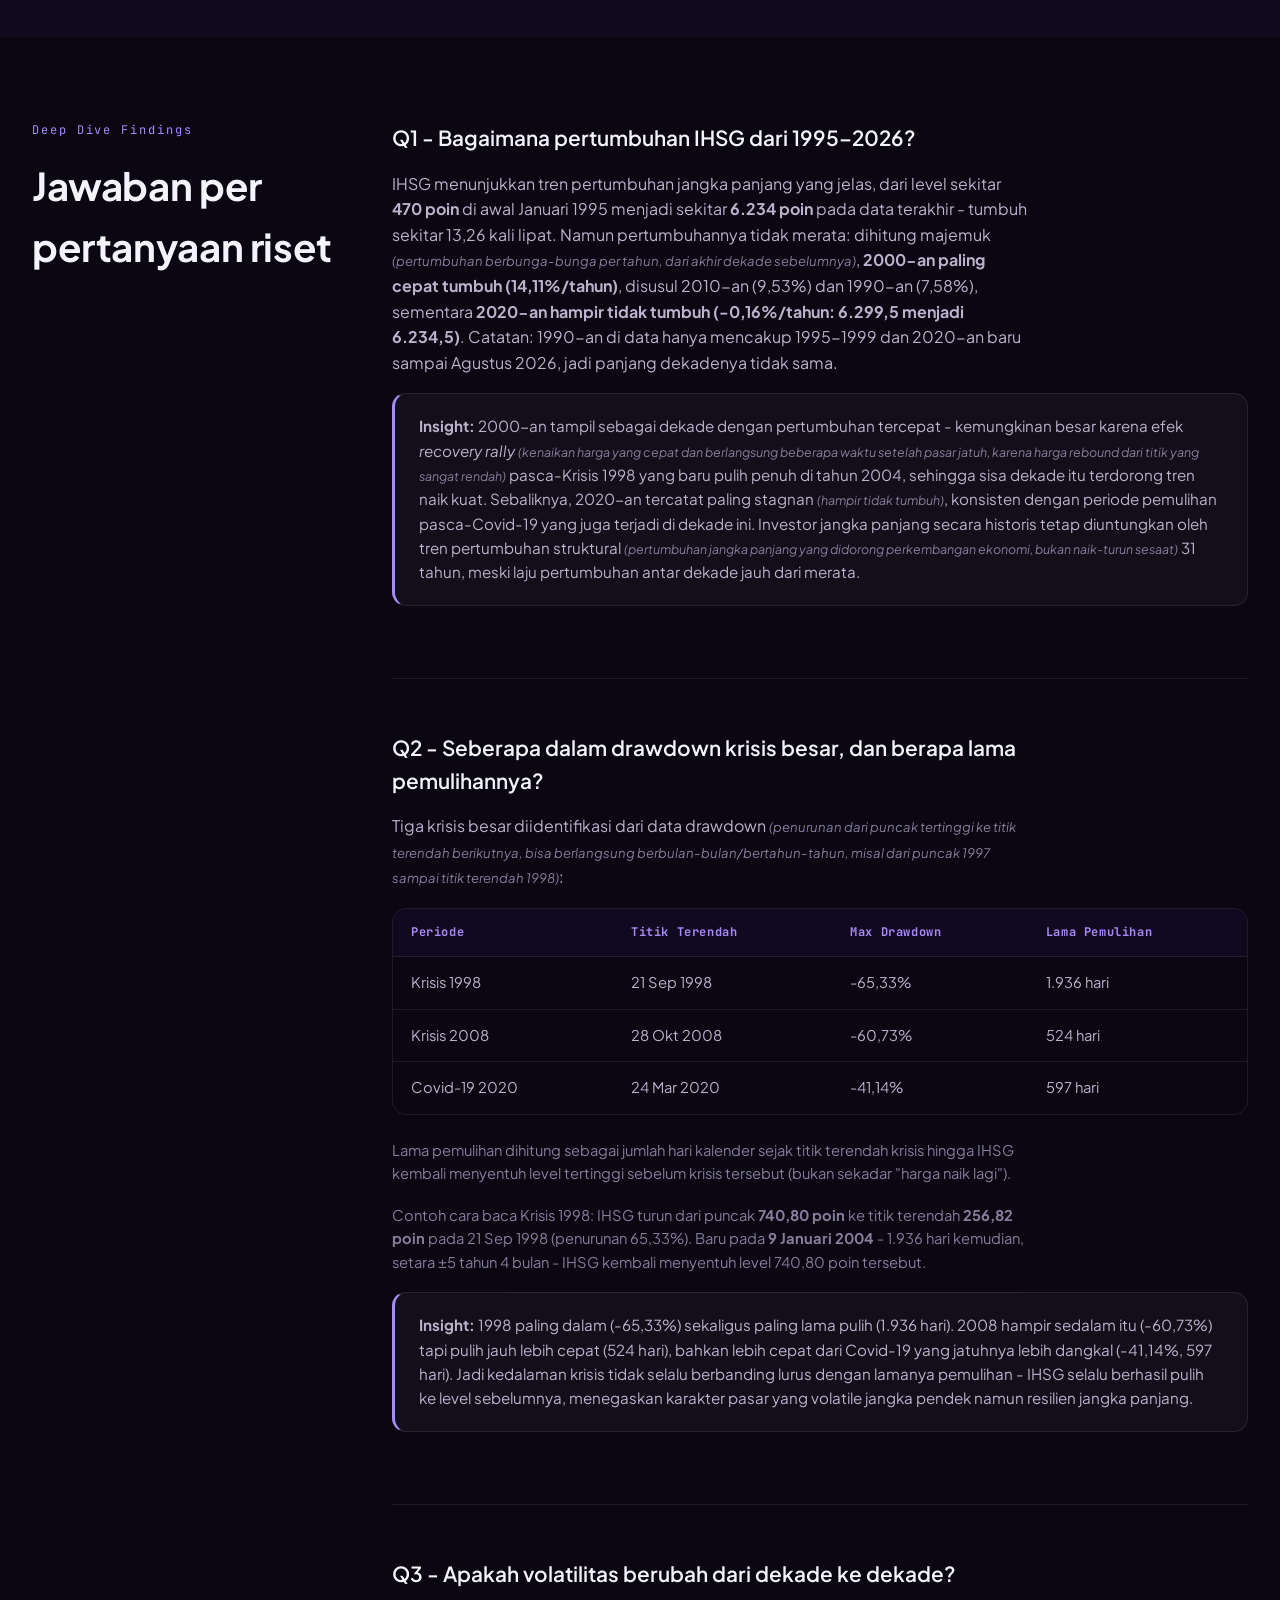
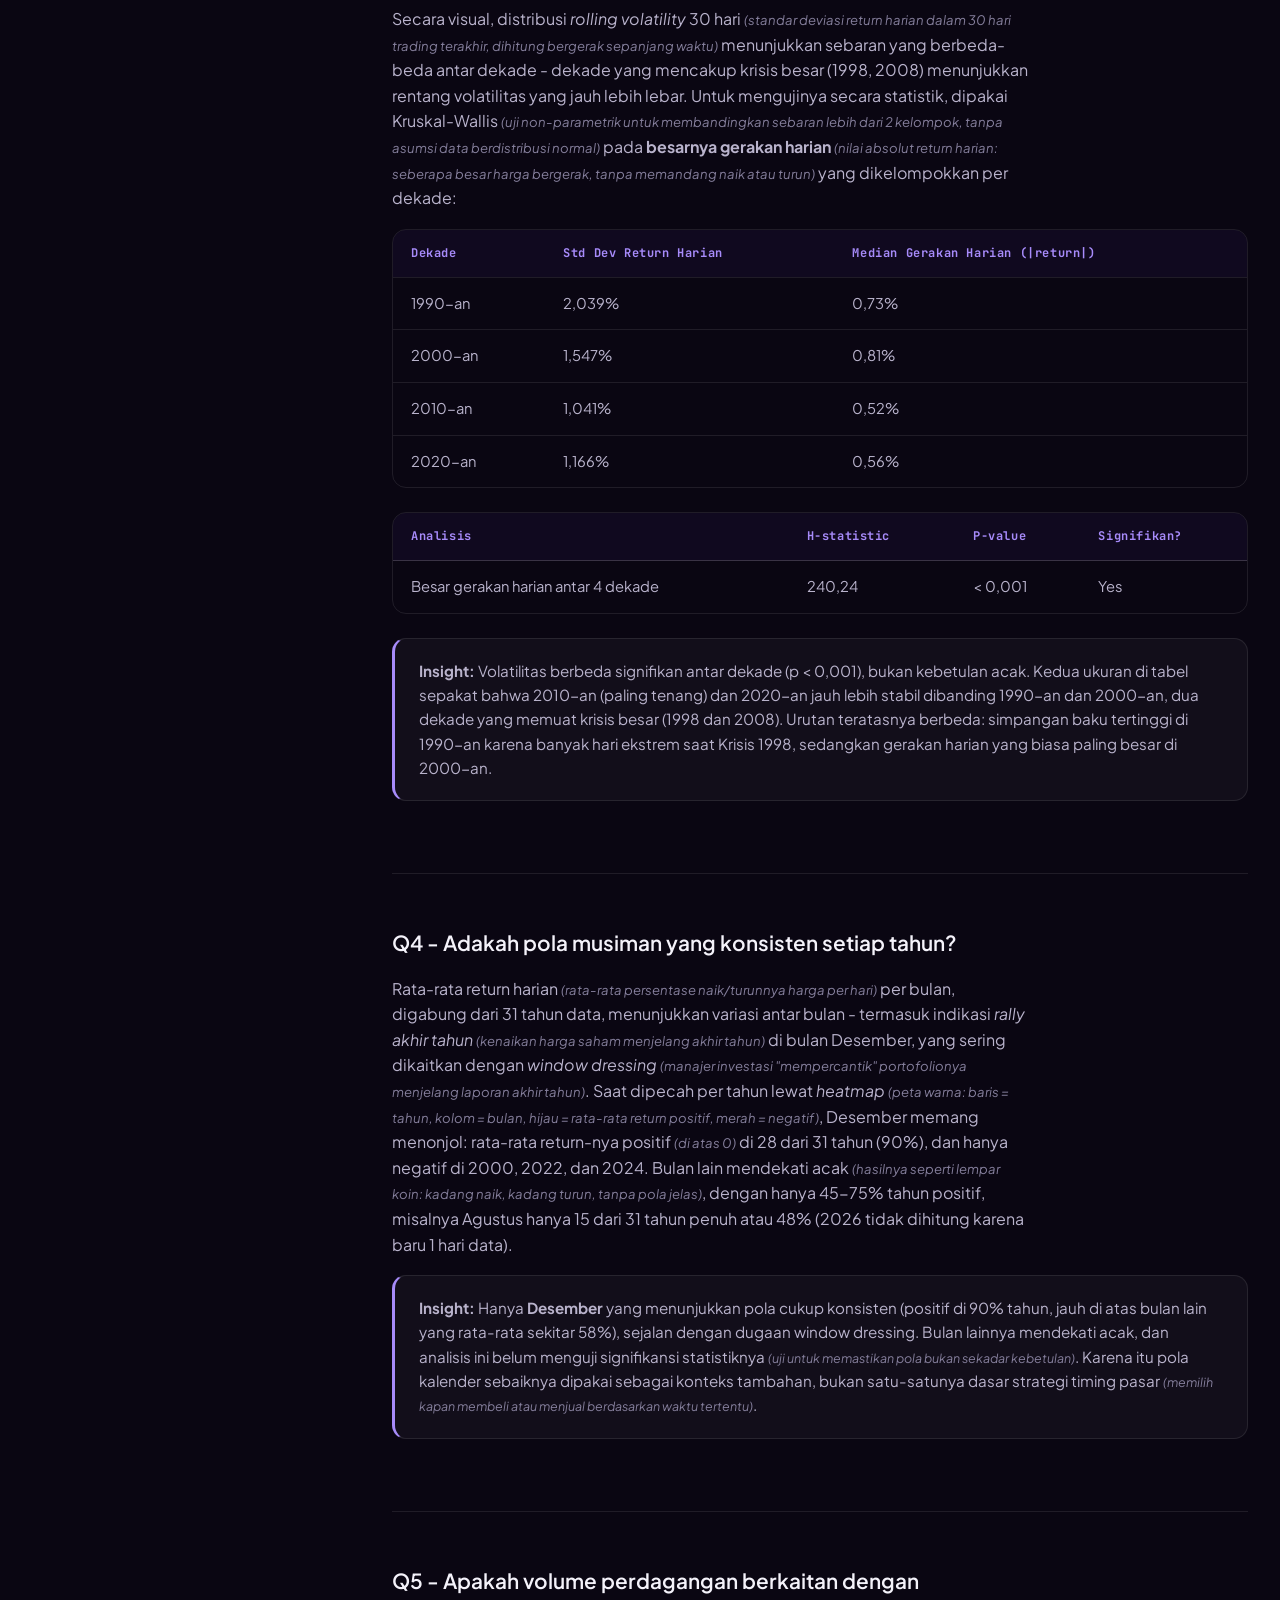
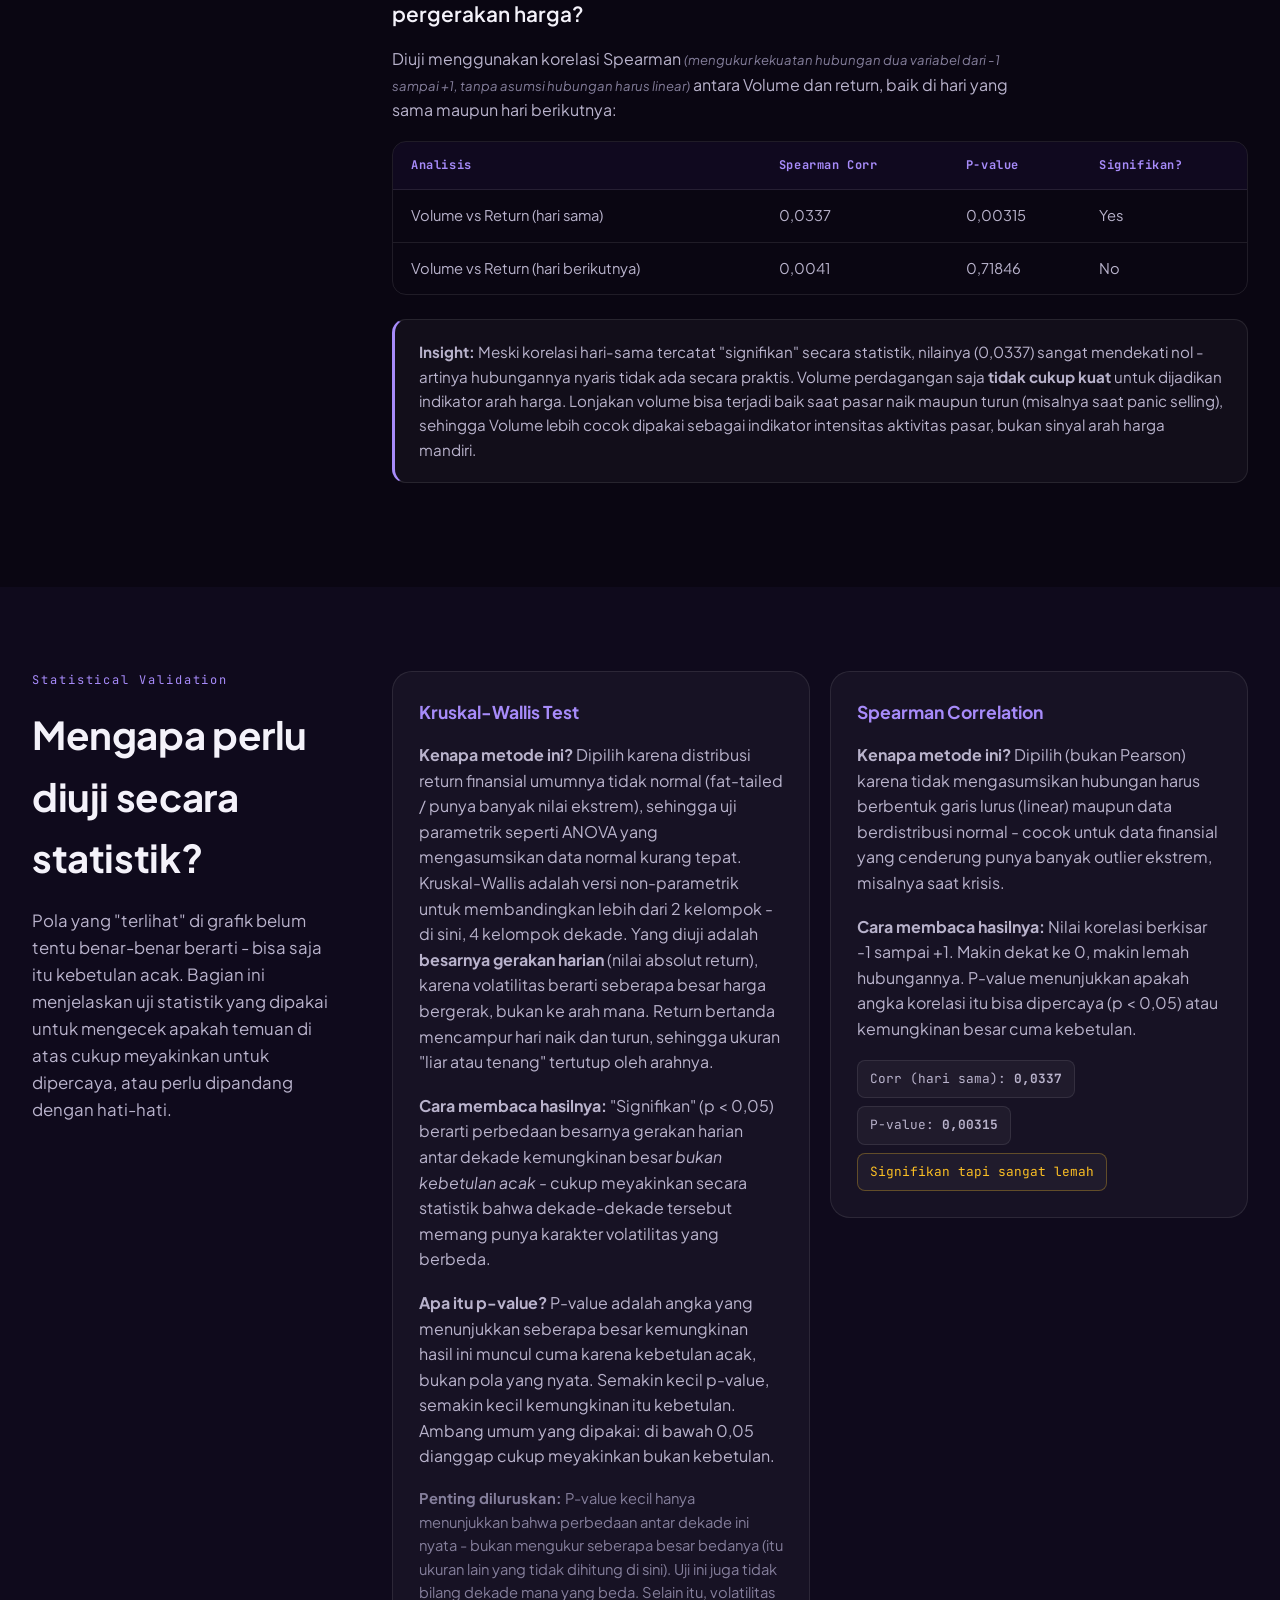
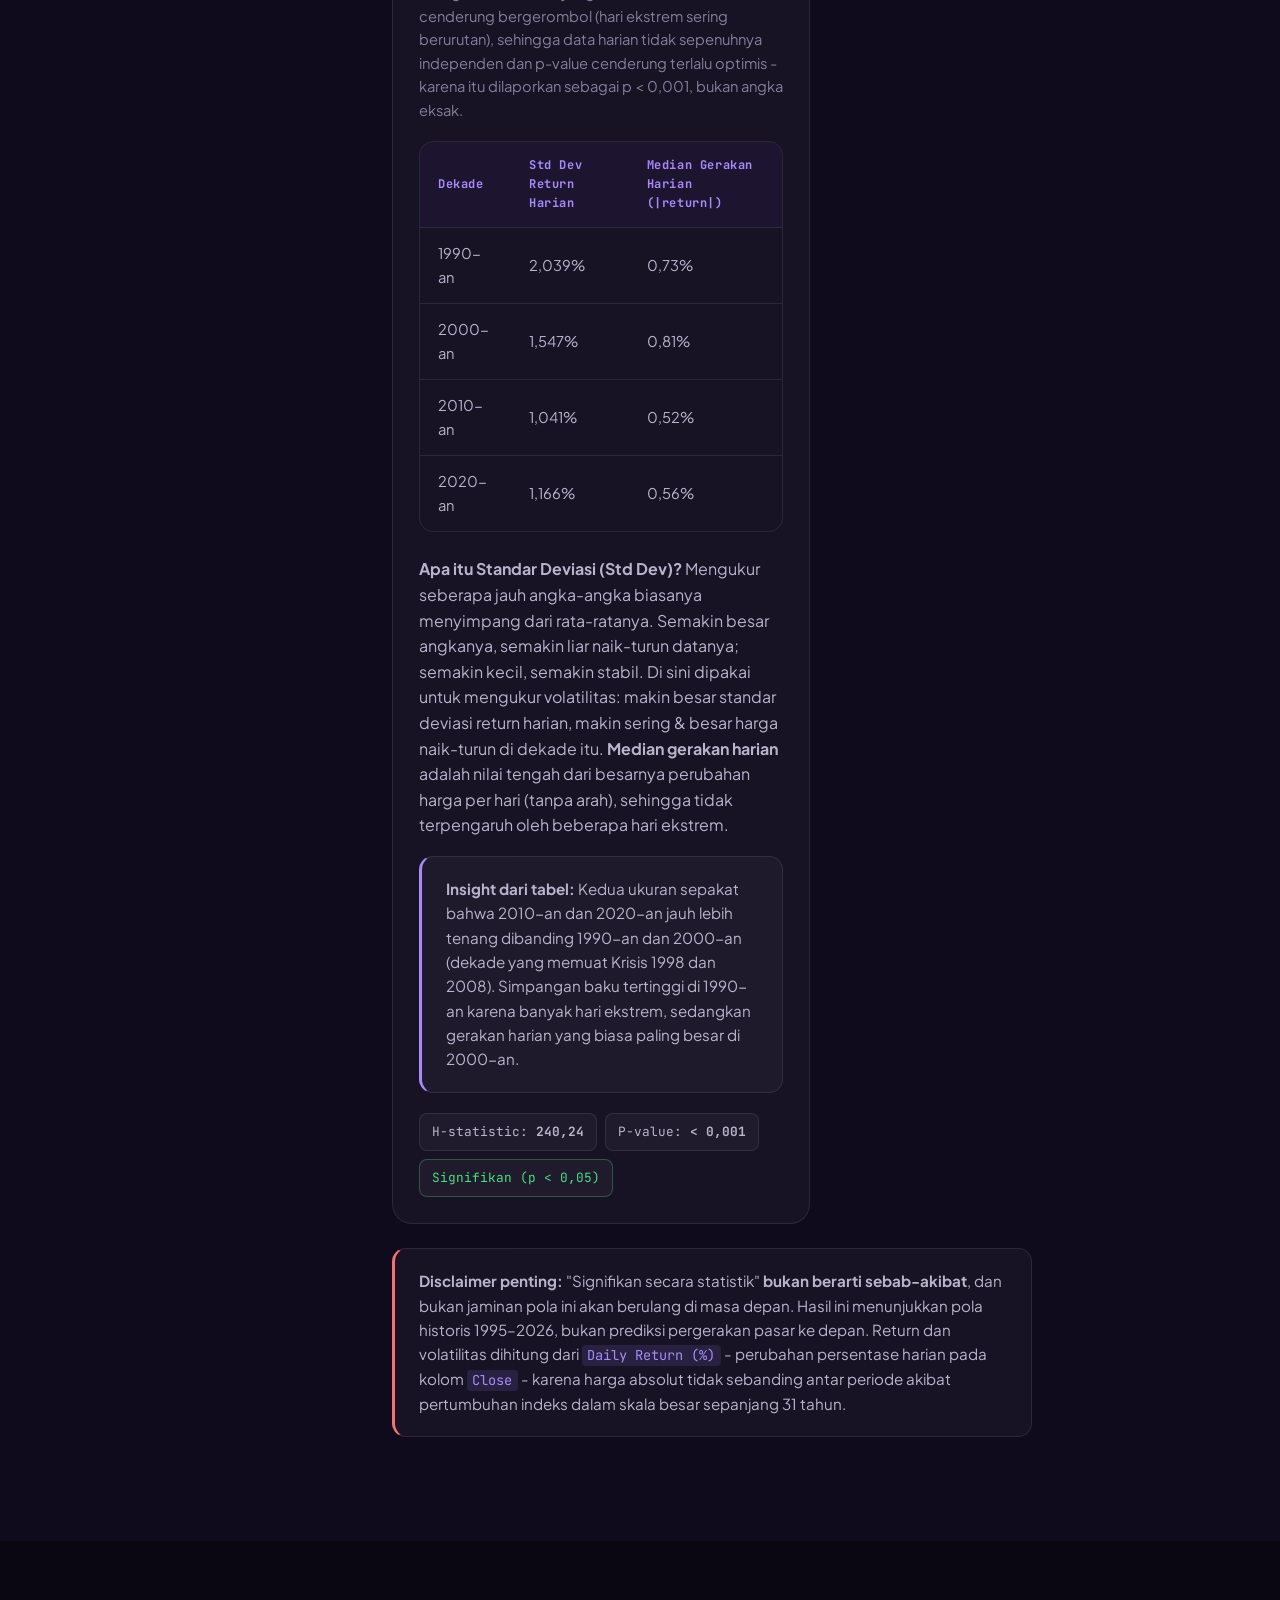
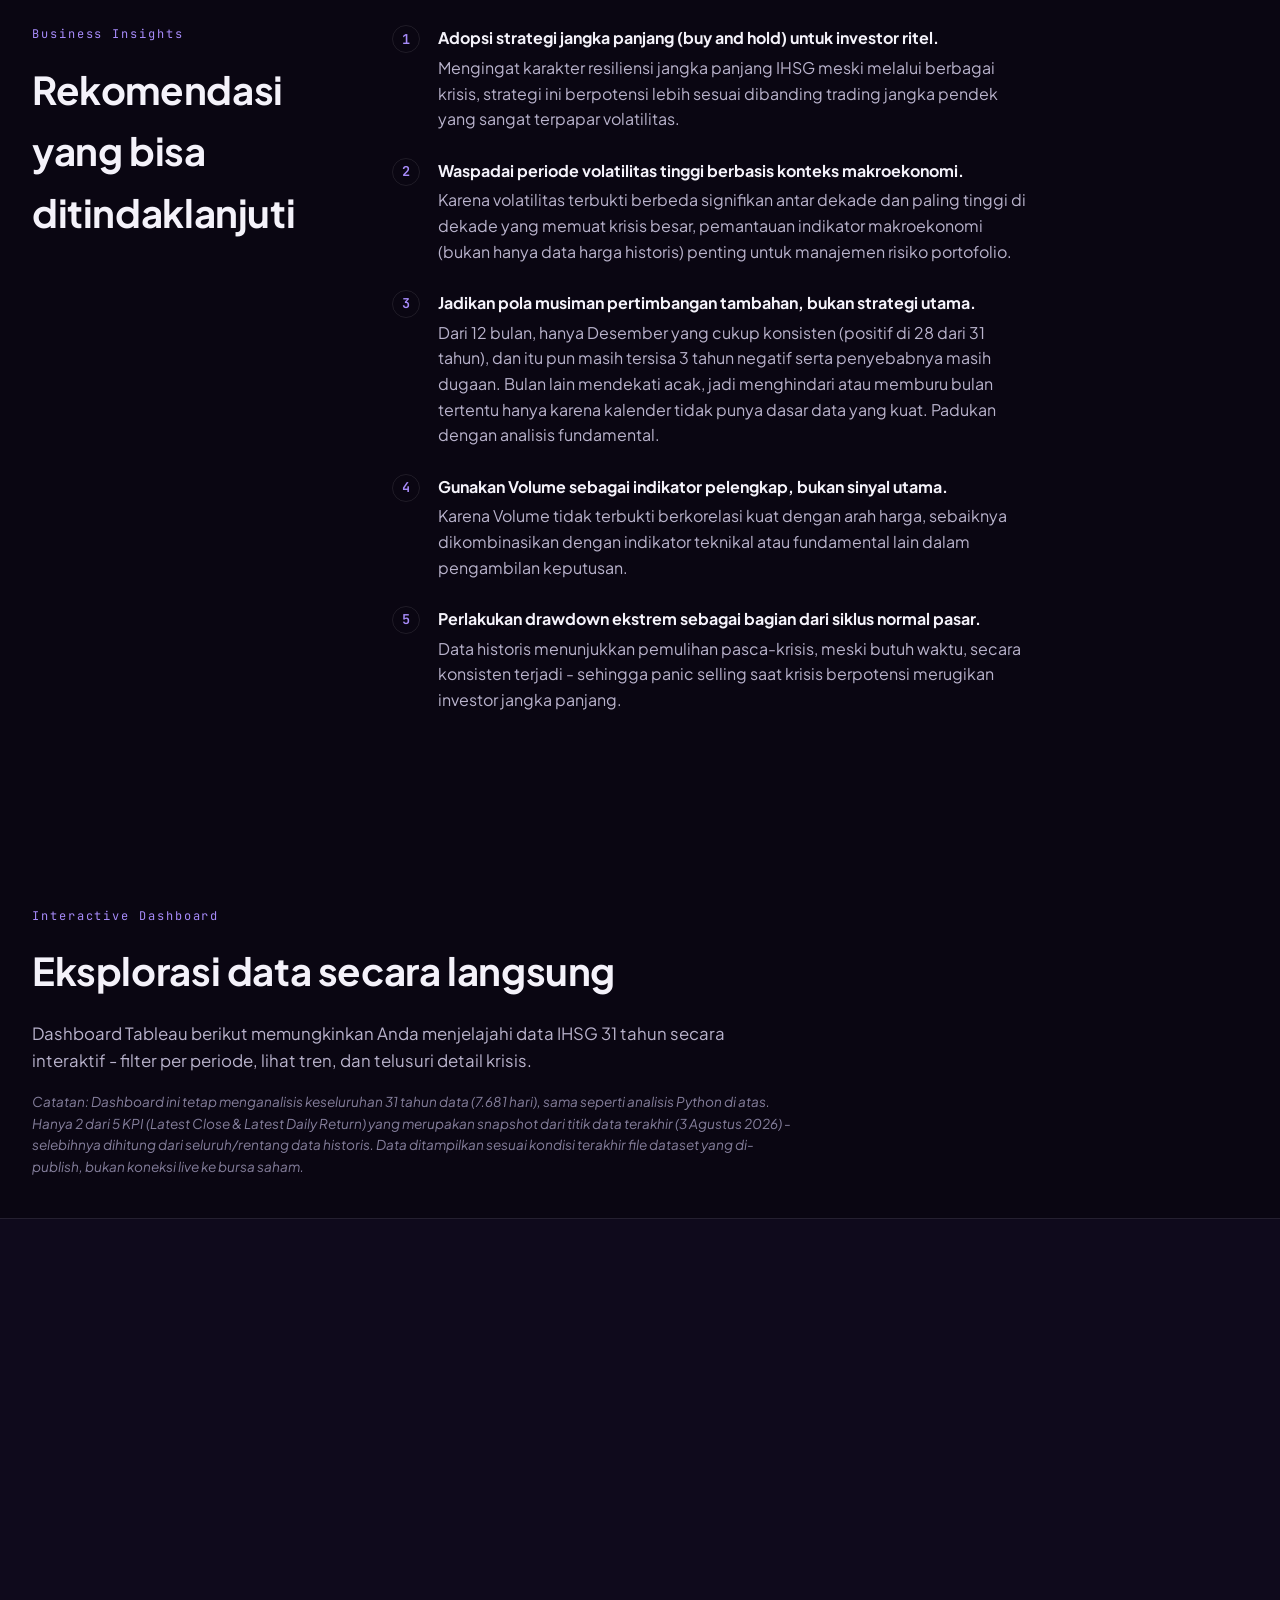
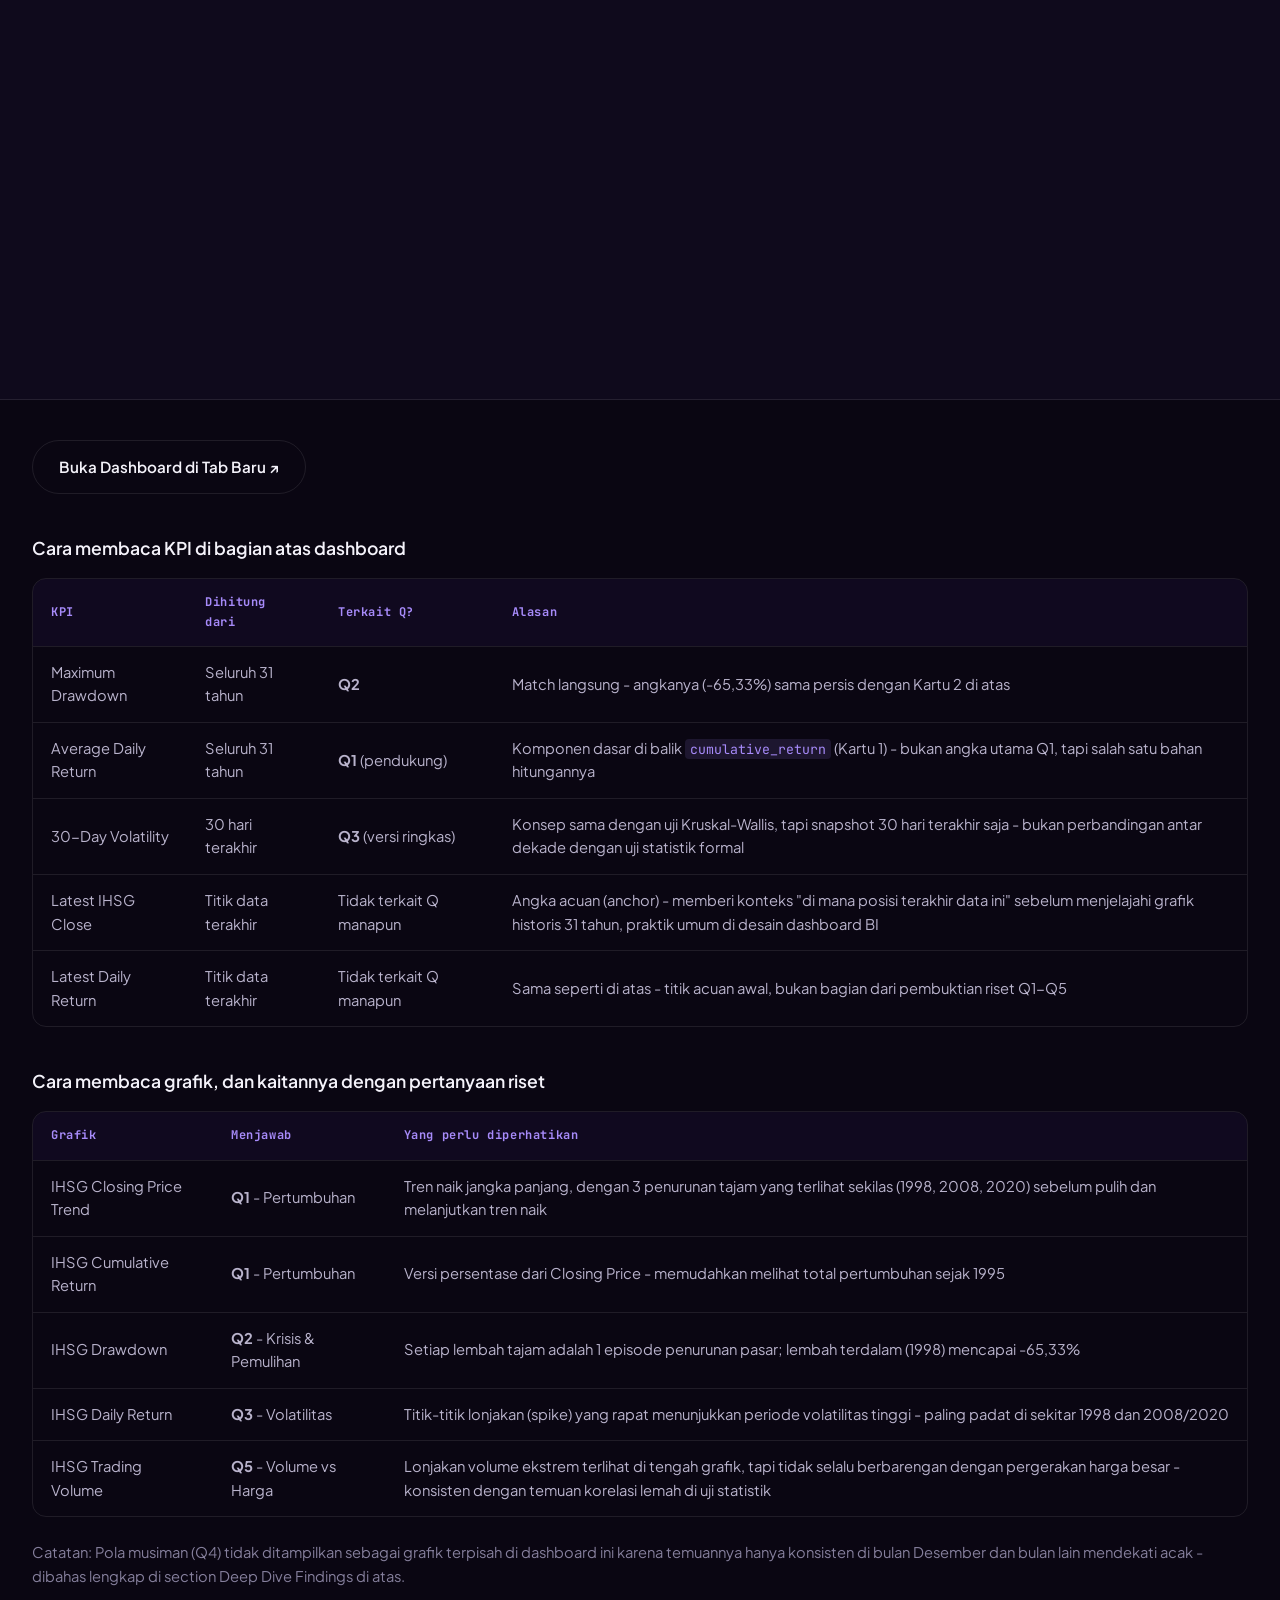
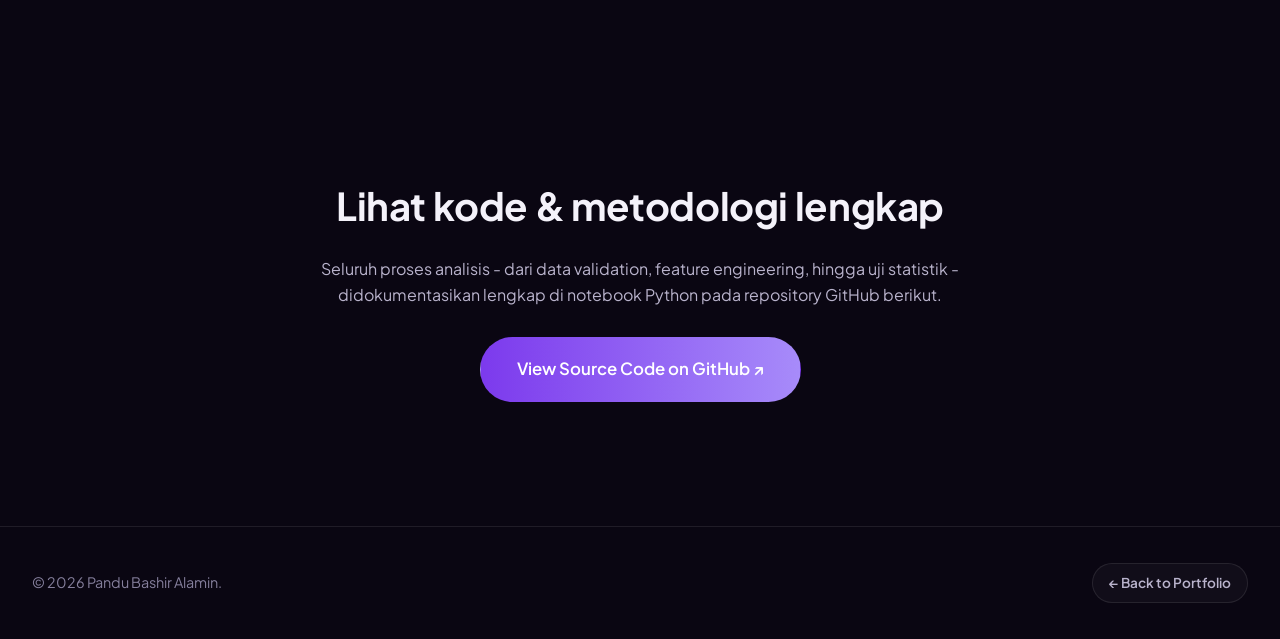
==== commit d1856fc8: "update all" ====
--- a/index.html
+++ b/index.html
@@ -117,7 +117,7 @@
  </div>
 
  <div class="callout">
- <strong>Catatan kualitas data:</strong> Data bersih - tidak ada nilai kosong atau tanggal duplikat, dan struktur harga (High selalu ≥ Low/Open/Close, dst) valid secara logis. Ditemukan 109 baris dengan <code>Volume = 0</code>, hampir seluruhnya di tahun 1995 - kemungkinan besar karena pencatatan volume belum konsisten di masa awal bursa Indonesia beroperasi. Baris ini tetap dipakai (bukan dihapus) karena kolom <code>Close</code>-nya tetap valid, namun dicatat sebagai keterbatasan data saat menafsirkan analisis terkait Volume.
+ <strong>Catatan kualitas data:</strong> Data bersih - tidak ada nilai kosong atau tanggal duplikat, dan struktur harga (High selalu ≥ Low/Open/Close, dst) valid secara logis. Ditemukan 109 baris dengan <code>Volume = 0</code>, 100 dari 109 baris (92%) berada di tahun 1995 - kemungkinan besar karena pencatatan volume belum konsisten di masa awal bursa Indonesia beroperasi. Baris ini tetap dipakai (bukan dihapus) karena kolom <code>Close</code>-nya tetap valid, namun dicatat sebagai keterbatasan data saat menafsirkan analisis terkait Volume.
  </div>
  </div>
  </div>
@@ -144,7 +144,7 @@
  <li>Kapan drawdown <span class="term">(penurunan dari puncak tertinggi ke titik terendah berikutnya, bisa berlangsung berbulan-bulan/bertahun-tahun, misal dari puncak 1997 sampai titik terendah 1998)</span> terbesar terjadi, seberapa dalam, dan berapa lama pemulihannya?</li>
  <li>Apakah volatilitas harian cenderung naik, turun, atau stabil dari dekade ke dekade?</li>
  <li>Adakah pola musiman (misalnya kenaikan harga menjelang akhir tahun) yang konsisten setiap tahun?</li>
- <li>Apakah lonjakan volume perdagangan berkaitan dengan besaran pergerakan harga di hari yang sama atau hari berikutnya?</li>
+ <li>Apakah lonjakan volume perdagangan berkaitan dengan return harian (naik atau turunnya harga) di hari yang sama atau hari berikutnya?</li>
  </ol>
  <p class="body-text muted">
  Target pembaca temuan ini adalah investor ritel maupun analis yang ingin memahami karakteristik risiko jangka panjang pasar modal Indonesia sebagai dasar pengambilan keputusan - bukan sebagai sinyal beli/jual jangka pendek.
@@ -225,9 +225,9 @@
  <p class="bento__desc">Setara ±5,3 tahun - dari titik terendah Krisis 1998 (21 Sep 1998) sampai IHSG kembali ke level tertinggi sebelumnya (9 Jan 2004). Jauh lebih lama dibanding pemulihan pasca-Krisis 2008 (524 hari, ±1,4 tahun).</p>
  </div>
  <div class="bento__card">
- <span class="bento__value">p = 0,0257</span>
+ <span class="bento__value">p &lt; 0,001</span>
  <span class="bento__label">Volatilitas <span class="term">(fluktuasi harga)</span> Antar Dekade</span>
- <p class="bento__desc">Uji Kruskal-Wallis membuktikan volatilitas berbeda signifikan antar dekade - bukan kebetulan acak.</p>
+ <p class="bento__desc">Uji Kruskal-Wallis pada besarnya gerakan harian (nilai absolut return) menunjukkan volatilitas berbeda signifikan antar dekade - bukan kebetulan acak.</p>
  </div>
  </div>
 
@@ -248,7 +248,7 @@
  <!-- Q1 -->
  <article class="finding">
  <h3 class="finding__q">Q1 - Bagaimana pertumbuhan IHSG dari 1995–2026?</h3>
- <p class="body-text">IHSG menunjukkan tren pertumbuhan jangka panjang yang jelas, dari level sekitar <strong>470 poin</strong> di awal Januari 1995 menjadi sekitar <strong>6.234 poin</strong> pada data terakhir - tumbuh sekitar 13,26 kali lipat. Namun pertumbuhannya tidak merata: estimasi return tahunan per dekade <span class="term">(rata-rata daily return dikalikan 252 hari trading)</span> menunjukkan <strong>2000-an sebagai dekade paling cepat tumbuh (16,75%/tahun)</strong>, disusul 1990-an (12,64%) dan 2010-an (10,78%), sementara <strong>2020-an jauh paling stagnan (1,55%/tahun)</strong>.</p>
+ <p class="body-text">IHSG menunjukkan tren pertumbuhan jangka panjang yang jelas, dari level sekitar <strong>470 poin</strong> di awal Januari 1995 menjadi sekitar <strong>6.234 poin</strong> pada data terakhir - tumbuh sekitar 13,26 kali lipat. Namun pertumbuhannya tidak merata: dihitung majemuk <span class="term">(pertumbuhan berbunga-bunga per tahun, dari akhir dekade sebelumnya)</span>, <strong>2000-an paling cepat tumbuh (14,11%/tahun)</strong>, disusul 2010-an (9,53%) dan 1990-an (7,58%), sementara <strong>2020-an hampir tidak tumbuh (-0,16%/tahun: 6.299,5 menjadi 6.234,5)</strong>. Catatan: 1990-an di data hanya mencakup 1995-1999 dan 2020-an baru sampai Agustus 2026, jadi panjang dekadenya tidak sama.</p>
  <div class="callout callout--insight">
  <strong>Insight:</strong> 2000-an tampil sebagai dekade dengan pertumbuhan tercepat - kemungkinan besar karena efek <em>recovery rally</em> <span class="term">(kenaikan harga yang cepat dan berlangsung beberapa waktu setelah pasar jatuh, karena harga rebound dari titik yang sangat rendah)</span> pasca-Krisis 1998 yang baru pulih penuh di tahun 2004, sehingga sisa dekade itu terdorong tren naik kuat. Sebaliknya, 2020-an tercatat paling stagnan <span class="term">(hampir tidak tumbuh)</span>, konsisten dengan periode pemulihan pasca-Covid-19 yang juga terjadi di dekade ini. Investor jangka panjang secara historis tetap diuntungkan oleh tren pertumbuhan struktural <span class="term">(pertumbuhan jangka panjang yang didorong perkembangan ekonomi, bukan naik-turun sesaat)</span> 31 tahun, meski laju pertumbuhan antar dekade jauh dari merata.
  </div>
@@ -274,24 +274,24 @@
  <p class="body-text muted">Lama pemulihan dihitung sebagai jumlah hari kalender sejak titik terendah krisis hingga IHSG kembali menyentuh level tertinggi sebelum krisis tersebut (bukan sekadar "harga naik lagi").</p>
  <p class="body-text muted">Contoh cara baca Krisis 1998: IHSG turun dari puncak <strong>740,80 poin</strong> ke titik terendah <strong>256,82 poin</strong> pada 21 Sep 1998 (penurunan 65,33%). Baru pada <strong>9 Januari 2004</strong> - 1.936 hari kemudian, setara ±5 tahun 4 bulan - IHSG kembali menyentuh level 740,80 poin tersebut.</p>
  <div class="callout callout--insight">
- <strong>Insight:</strong> Krisis yang dipicu masalah struktural domestik (1998) atau sistemik global (2008) cenderung punya drawdown lebih dalam dan pemulihan lebih lama, dibanding guncangan eksternal jangka pendek seperti Covid-19. Kedalaman krisis tidak selalu berbanding lurus dengan lamanya pemulihan - IHSG selalu berhasil pulih ke level sebelumnya, menegaskan karakter pasar yang volatile jangka pendek namun resilien jangka panjang.
+ <strong>Insight:</strong> 1998 paling dalam (-65,33%) sekaligus paling lama pulih (1.936 hari). 2008 hampir sedalam itu (-60,73%) tapi pulih jauh lebih cepat (524 hari), bahkan lebih cepat dari Covid-19 yang jatuhnya lebih dangkal (-41,14%, 597 hari). Jadi kedalaman krisis tidak selalu berbanding lurus dengan lamanya pemulihan - IHSG selalu berhasil pulih ke level sebelumnya, menegaskan karakter pasar yang volatile jangka pendek namun resilien jangka panjang.
  </div>
  </article>
 
  <!-- Q3 -->
  <article class="finding">
  <h3 class="finding__q">Q3 - Apakah volatilitas berubah dari dekade ke dekade?</h3>
- <p class="body-text">Distribusi <em>rolling volatility</em> 30 hari <span class="term">(standar deviasi return harian dalam 30 hari trading terakhir, dihitung bergerak sepanjang waktu)</span> menunjukkan sebaran yang berbeda-beda antar dekade - dekade yang mencakup krisis besar (1998, 2008) menunjukkan rentang volatilitas yang jauh lebih lebar. Diuji menggunakan Kruskal-Wallis <span class="term">(uji non-parametrik untuk membandingkan sebaran lebih dari 2 kelompok, tanpa asumsi data berdistribusi normal)</span> pada daily return yang dikelompokkan per dekade:</p>
- <div class="table-wrap">
- <table class="data-table">
- <thead>
- <tr><th>Dekade</th><th>Std Dev Return Harian</th></tr>
- </thead>
- <tbody>
- <tr><td>1990-an</td><td>2,039%</td></tr>
- <tr><td>2000-an</td><td>1,547%</td></tr>
- <tr><td>2010-an</td><td>1,041%</td></tr>
- <tr><td>2020-an</td><td>1,166%</td></tr>
+ <p class="body-text">Secara visual, distribusi <em>rolling volatility</em> 30 hari <span class="term">(standar deviasi return harian dalam 30 hari trading terakhir, dihitung bergerak sepanjang waktu)</span> menunjukkan sebaran yang berbeda-beda antar dekade - dekade yang mencakup krisis besar (1998, 2008) menunjukkan rentang volatilitas yang jauh lebih lebar. Untuk mengujinya secara statistik, dipakai Kruskal-Wallis <span class="term">(uji non-parametrik untuk membandingkan sebaran lebih dari 2 kelompok, tanpa asumsi data berdistribusi normal)</span> pada <strong>besarnya gerakan harian</strong> <span class="term">(nilai absolut return harian: seberapa besar harga bergerak, tanpa memandang naik atau turun)</span> yang dikelompokkan per dekade:</p>
+ <div class="table-wrap">
+ <table class="data-table">
+ <thead>
+ <tr><th>Dekade</th><th>Std Dev Return Harian</th><th>Median Gerakan Harian (|return|)</th></tr>
+ </thead>
+ <tbody>
+ <tr><td>1990-an</td><td>2,039%</td><td>0,73%</td></tr>
+ <tr><td>2000-an</td><td>1,547%</td><td>0,81%</td></tr>
+ <tr><td>2010-an</td><td>1,041%</td><td>0,52%</td></tr>
+ <tr><td>2020-an</td><td>1,166%</td><td>0,56%</td></tr>
  </tbody>
  </table>
  </div>
@@ -301,21 +301,21 @@
  <tr><th>Analisis</th><th>H-statistic</th><th>P-value</th><th>Signifikan?</th></tr>
  </thead>
  <tbody>
- <tr><td>Volatilitas antar 4 dekade</td><td>9,29</td><td>0,0257</td><td>Yes</td></tr>
+ <tr><td>Besar gerakan harian antar 4 dekade</td><td>240,24</td><td>&lt; 0,001</td><td>Yes</td></tr>
  </tbody>
  </table>
  </div>
  <div class="callout callout--insight">
- <strong>Insight:</strong> Volatilitas melonjak signifikan pada periode krisis dan mereda pada periode stabil - p-value di bawah 0,05 membuktikan perbedaan ini bukan kebetulan acak, dan polanya masuk akal: tertinggi di 1990-an (era Krisis 1998), menurun bertahap ke 2010-an (paling stabil), lalu sedikit naik lagi di 2020-an (era Covid-19) - bukan disebabkan 1 dekade anomali.
+ <strong>Insight:</strong> Volatilitas berbeda signifikan antar dekade (p &lt; 0,001), bukan kebetulan acak. Kedua ukuran di tabel sepakat bahwa 2010-an (paling tenang) dan 2020-an jauh lebih stabil dibanding 1990-an dan 2000-an, dua dekade yang memuat krisis besar (1998 dan 2008). Urutan teratasnya berbeda: simpangan baku tertinggi di 1990-an karena banyak hari ekstrem saat Krisis 1998, sedangkan gerakan harian yang biasa paling besar di 2000-an.
  </div>
  </article>
 
  <!-- Q4 -->
  <article class="finding">
  <h3 class="finding__q">Q4 - Adakah pola musiman yang konsisten setiap tahun?</h3>
- <p class="body-text">Rata-rata return harian <span class="term">(rata-rata persentase naik/turunnya harga per hari)</span> per bulan, digabung dari 31 tahun data, menunjukkan variasi antar bulan - termasuk indikasi <em>rally akhir tahun</em> <span class="term">(kenaikan harga saham menjelang akhir tahun)</span> di bulan Desember, yang sering dikaitkan dengan <em>window dressing</em> <span class="term">(manajer investasi "mempercantik" portofolionya menjelang laporan akhir tahun)</span>. Saat dipecah per tahun lewat <em>heatmap</em> <span class="term">(peta warna: baris = tahun, kolom = bulan, hijau = rata-rata return positif, merah = negatif)</span>, Desember memang menonjol: rata-rata return-nya positif <span class="term">(di atas 0)</span> di 28 dari 31 tahun (90%), dan hanya negatif di 2000, 2022, dan 2024. Bulan lain mendekati acak <span class="term">(hasilnya seperti lempar koin: kadang naik, kadang turun, tanpa pola jelas)</span>, dengan hanya 45-75% tahun positif, misalnya Agustus hanya 15 dari 32 tahun atau 47%.</p>
+ <p class="body-text">Rata-rata return harian <span class="term">(rata-rata persentase naik/turunnya harga per hari)</span> per bulan, digabung dari 31 tahun data, menunjukkan variasi antar bulan - termasuk indikasi <em>rally akhir tahun</em> <span class="term">(kenaikan harga saham menjelang akhir tahun)</span> di bulan Desember, yang sering dikaitkan dengan <em>window dressing</em> <span class="term">(manajer investasi "mempercantik" portofolionya menjelang laporan akhir tahun)</span>. Saat dipecah per tahun lewat <em>heatmap</em> <span class="term">(peta warna: baris = tahun, kolom = bulan, hijau = rata-rata return positif, merah = negatif)</span>, Desember memang menonjol: rata-rata return-nya positif <span class="term">(di atas 0)</span> di 28 dari 31 tahun (90%), dan hanya negatif di 2000, 2022, dan 2024. Bulan lain mendekati acak <span class="term">(hasilnya seperti lempar koin: kadang naik, kadang turun, tanpa pola jelas)</span>, dengan hanya 45-75% tahun positif, misalnya Agustus hanya 15 dari 31 tahun penuh atau 48% (2026 tidak dihitung karena baru 1 hari data).</p>
  <div class="callout callout--insight">
- <strong>Insight:</strong> Hanya <strong>Desember</strong> yang menunjukkan pola cukup konsisten (positif di 90% tahun, jauh di atas bulan lain yang rata-rata sekitar 57%), sejalan dengan dugaan window dressing. Bulan lainnya mendekati acak, dan analisis ini belum menguji signifikansi statistiknya <span class="term">(uji untuk memastikan pola bukan sekadar kebetulan)</span>. Karena itu pola kalender sebaiknya dipakai sebagai konteks tambahan, bukan satu-satunya dasar strategi timing pasar <span class="term">(memilih kapan membeli atau menjual berdasarkan waktu tertentu)</span>.
+ <strong>Insight:</strong> Hanya <strong>Desember</strong> yang menunjukkan pola cukup konsisten (positif di 90% tahun, jauh di atas bulan lain yang rata-rata sekitar 58%), sejalan dengan dugaan window dressing. Bulan lainnya mendekati acak, dan analisis ini belum menguji signifikansi statistiknya <span class="term">(uji untuk memastikan pola bukan sekadar kebetulan)</span>. Karena itu pola kalender sebaiknya dipakai sebagai konteks tambahan, bukan satu-satunya dasar strategi timing pasar <span class="term">(memilih kapan membeli atau menjual berdasarkan waktu tertentu)</span>.
  </div>
  </article>
 
@@ -359,30 +359,30 @@
  <div class="method-grid">
  <div class="method-card">
  <h3>Kruskal-Wallis Test</h3>
- <p class="body-text"><strong>Kenapa metode ini?</strong> Dipilih karena distribusi return finansial umumnya tidak normal (fat-tailed / punya banyak nilai ekstrem), sehingga uji parametrik seperti ANOVA yang mengasumsikan data normal kurang tepat. Kruskal-Wallis adalah versi non-parametrik untuk membandingkan lebih dari 2 kelompok - di sini, 4 kelompok dekade.</p>
- <p class="body-text"><strong>Cara membaca hasilnya:</strong> "Signifikan" (p &lt; 0,05) berarti perbedaan volatilitas antar dekade kemungkinan besar <em>bukan kebetulan acak</em> - cukup meyakinkan secara statistik bahwa dekade-dekade tersebut memang punya karakter volatilitas yang berbeda.</p>
+ <p class="body-text"><strong>Kenapa metode ini?</strong> Dipilih karena distribusi return finansial umumnya tidak normal (fat-tailed / punya banyak nilai ekstrem), sehingga uji parametrik seperti ANOVA yang mengasumsikan data normal kurang tepat. Kruskal-Wallis adalah versi non-parametrik untuk membandingkan lebih dari 2 kelompok - di sini, 4 kelompok dekade. Yang diuji adalah <strong>besarnya gerakan harian</strong> (nilai absolut return), karena volatilitas berarti seberapa besar harga bergerak, bukan ke arah mana. Return bertanda mencampur hari naik dan turun, sehingga ukuran "liar atau tenang" tertutup oleh arahnya.</p>
+ <p class="body-text"><strong>Cara membaca hasilnya:</strong> "Signifikan" (p &lt; 0,05) berarti perbedaan besarnya gerakan harian antar dekade kemungkinan besar <em>bukan kebetulan acak</em> - cukup meyakinkan secara statistik bahwa dekade-dekade tersebut memang punya karakter volatilitas yang berbeda.</p>
  <p class="body-text"><strong>Apa itu p-value?</strong> P-value adalah angka yang menunjukkan seberapa besar kemungkinan hasil ini muncul cuma karena kebetulan acak, bukan pola yang nyata. Semakin kecil p-value, semakin kecil kemungkinan itu kebetulan. Ambang umum yang dipakai: di bawah 0,05 dianggap cukup meyakinkan bukan kebetulan.</p>
- <p class="body-text muted"><strong>Penting diluruskan:</strong> P-value kecil hanya menunjukkan bahwa perbedaan antar dekade ini nyata - bukan mengukur seberapa besar bedanya (itu ukuran lain yang tidak dihitung di sini). Uji ini juga tidak bilang dekade mana yang beda.</p>
- <div class="table-wrap">
- <table class="data-table">
- <thead>
- <tr><th>Dekade</th><th>Std Dev Return Harian</th></tr>
- </thead>
- <tbody>
- <tr><td>1990-an</td><td>2,039%</td></tr>
- <tr><td>2000-an</td><td>1,547%</td></tr>
- <tr><td>2010-an</td><td>1,041%</td></tr>
- <tr><td>2020-an</td><td>1,166%</td></tr>
- </tbody>
- </table>
- </div>
- <p class="body-text"><strong>Apa itu Standar Deviasi (Std Dev)?</strong> Mengukur seberapa jauh angka-angka biasanya menyimpang dari rata-ratanya. Semakin besar angkanya, semakin liar naik-turun datanya; semakin kecil, semakin stabil. Di sini dipakai untuk mengukur volatilitas: makin besar standar deviasi return harian, makin sering &amp; besar harga naik-turun di dekade itu.</p>
+ <p class="body-text muted"><strong>Penting diluruskan:</strong> P-value kecil hanya menunjukkan bahwa perbedaan antar dekade ini nyata - bukan mengukur seberapa besar bedanya (itu ukuran lain yang tidak dihitung di sini). Uji ini juga tidak bilang dekade mana yang beda. Selain itu, volatilitas cenderung bergerombol (hari ekstrem sering berurutan), sehingga data harian tidak sepenuhnya independen dan p-value cenderung terlalu optimis - karena itu dilaporkan sebagai p &lt; 0,001, bukan angka eksak.</p>
+ <div class="table-wrap">
+ <table class="data-table">
+ <thead>
+ <tr><th>Dekade</th><th>Std Dev Return Harian</th><th>Median Gerakan Harian (|return|)</th></tr>
+ </thead>
+ <tbody>
+ <tr><td>1990-an</td><td>2,039%</td><td>0,73%</td></tr>
+ <tr><td>2000-an</td><td>1,547%</td><td>0,81%</td></tr>
+ <tr><td>2010-an</td><td>1,041%</td><td>0,52%</td></tr>
+ <tr><td>2020-an</td><td>1,166%</td><td>0,56%</td></tr>
+ </tbody>
+ </table>
+ </div>
+ <p class="body-text"><strong>Apa itu Standar Deviasi (Std Dev)?</strong> Mengukur seberapa jauh angka-angka biasanya menyimpang dari rata-ratanya. Semakin besar angkanya, semakin liar naik-turun datanya; semakin kecil, semakin stabil. Di sini dipakai untuk mengukur volatilitas: makin besar standar deviasi return harian, makin sering &amp; besar harga naik-turun di dekade itu. <strong>Median gerakan harian</strong> adalah nilai tengah dari besarnya perubahan harga per hari (tanpa arah), sehingga tidak terpengaruh oleh beberapa hari ekstrem.</p>
  <div class="callout callout--insight">
- <strong>Insight dari tabel:</strong> Polanya masuk akal, bukan disebabkan 1 dekade aneh sendiri - volatilitas tertinggi di 1990-an (era Krisis 1998), menurun bertahap ke 2010-an (paling stabil), lalu sedikit naik lagi di 2020-an (era Covid-19).
+ <strong>Insight dari tabel:</strong> Kedua ukuran sepakat bahwa 2010-an dan 2020-an jauh lebih tenang dibanding 1990-an dan 2000-an (dekade yang memuat Krisis 1998 dan 2008). Simpangan baku tertinggi di 1990-an karena banyak hari ekstrem, sedangkan gerakan harian yang biasa paling besar di 2000-an.
  </div>
  <div class="stat-row">
- <span class="stat-chip">H-statistic: <strong>9,29</strong></span>
- <span class="stat-chip">P-value: <strong>0,02567</strong></span>
+ <span class="stat-chip">H-statistic: <strong>240,24</strong></span>
+ <span class="stat-chip">P-value: <strong>&lt; 0,001</strong></span>
  <span class="stat-chip stat-chip--yes">Signifikan (p &lt; 0,05)</span>
  </div>
  </div>
@@ -423,7 +423,7 @@
  </li>
  <li>
  <strong>Waspadai periode volatilitas tinggi berbasis konteks makroekonomi.</strong>
- Karena volatilitas terbukti melonjak signifikan pada periode krisis tertentu, pemantauan indikator makroekonomi (bukan hanya data harga historis) penting untuk manajemen risiko portofolio.
+ Karena volatilitas terbukti berbeda signifikan antar dekade dan paling tinggi di dekade yang memuat krisis besar, pemantauan indikator makroekonomi (bukan hanya data harga historis) penting untuk manajemen risiko portofolio.
  </li>
  <li>
  <strong>Jadikan pola musiman pertimbangan tambahan, bukan strategi utama.</strong>
